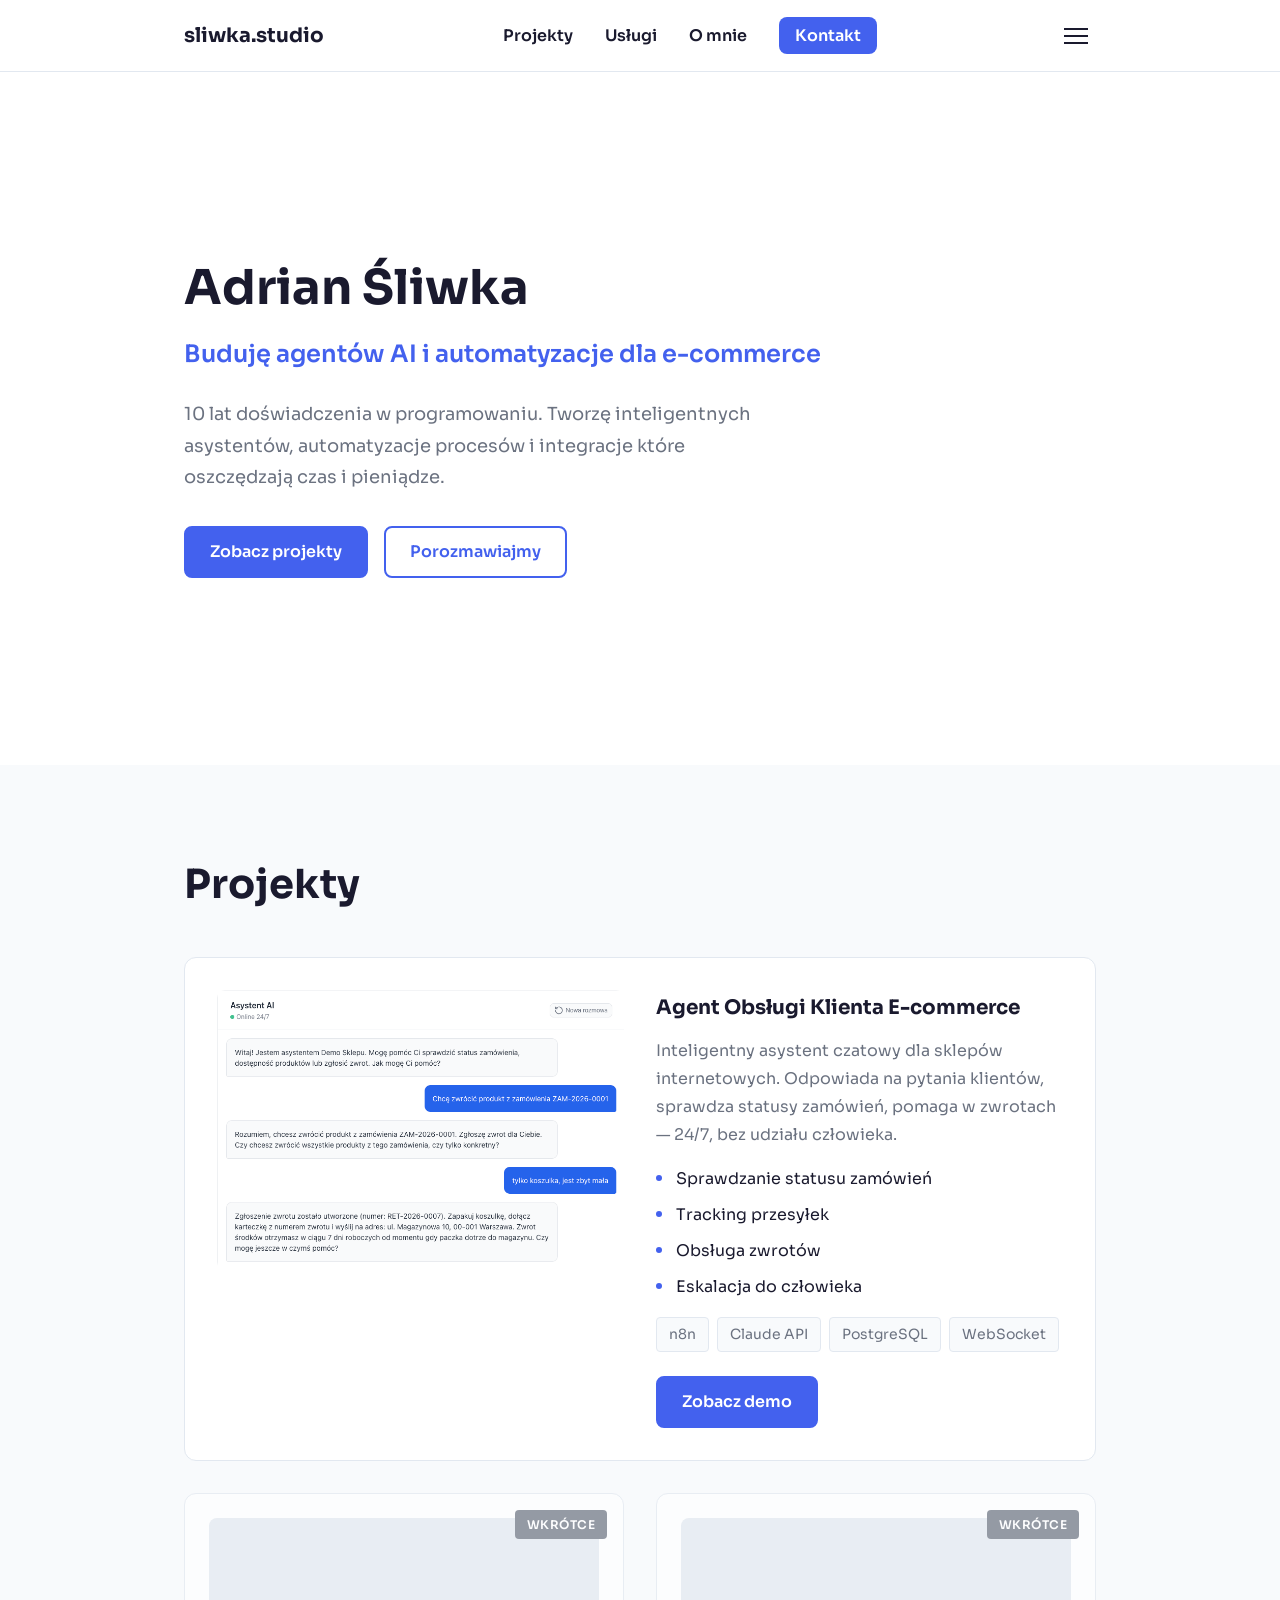
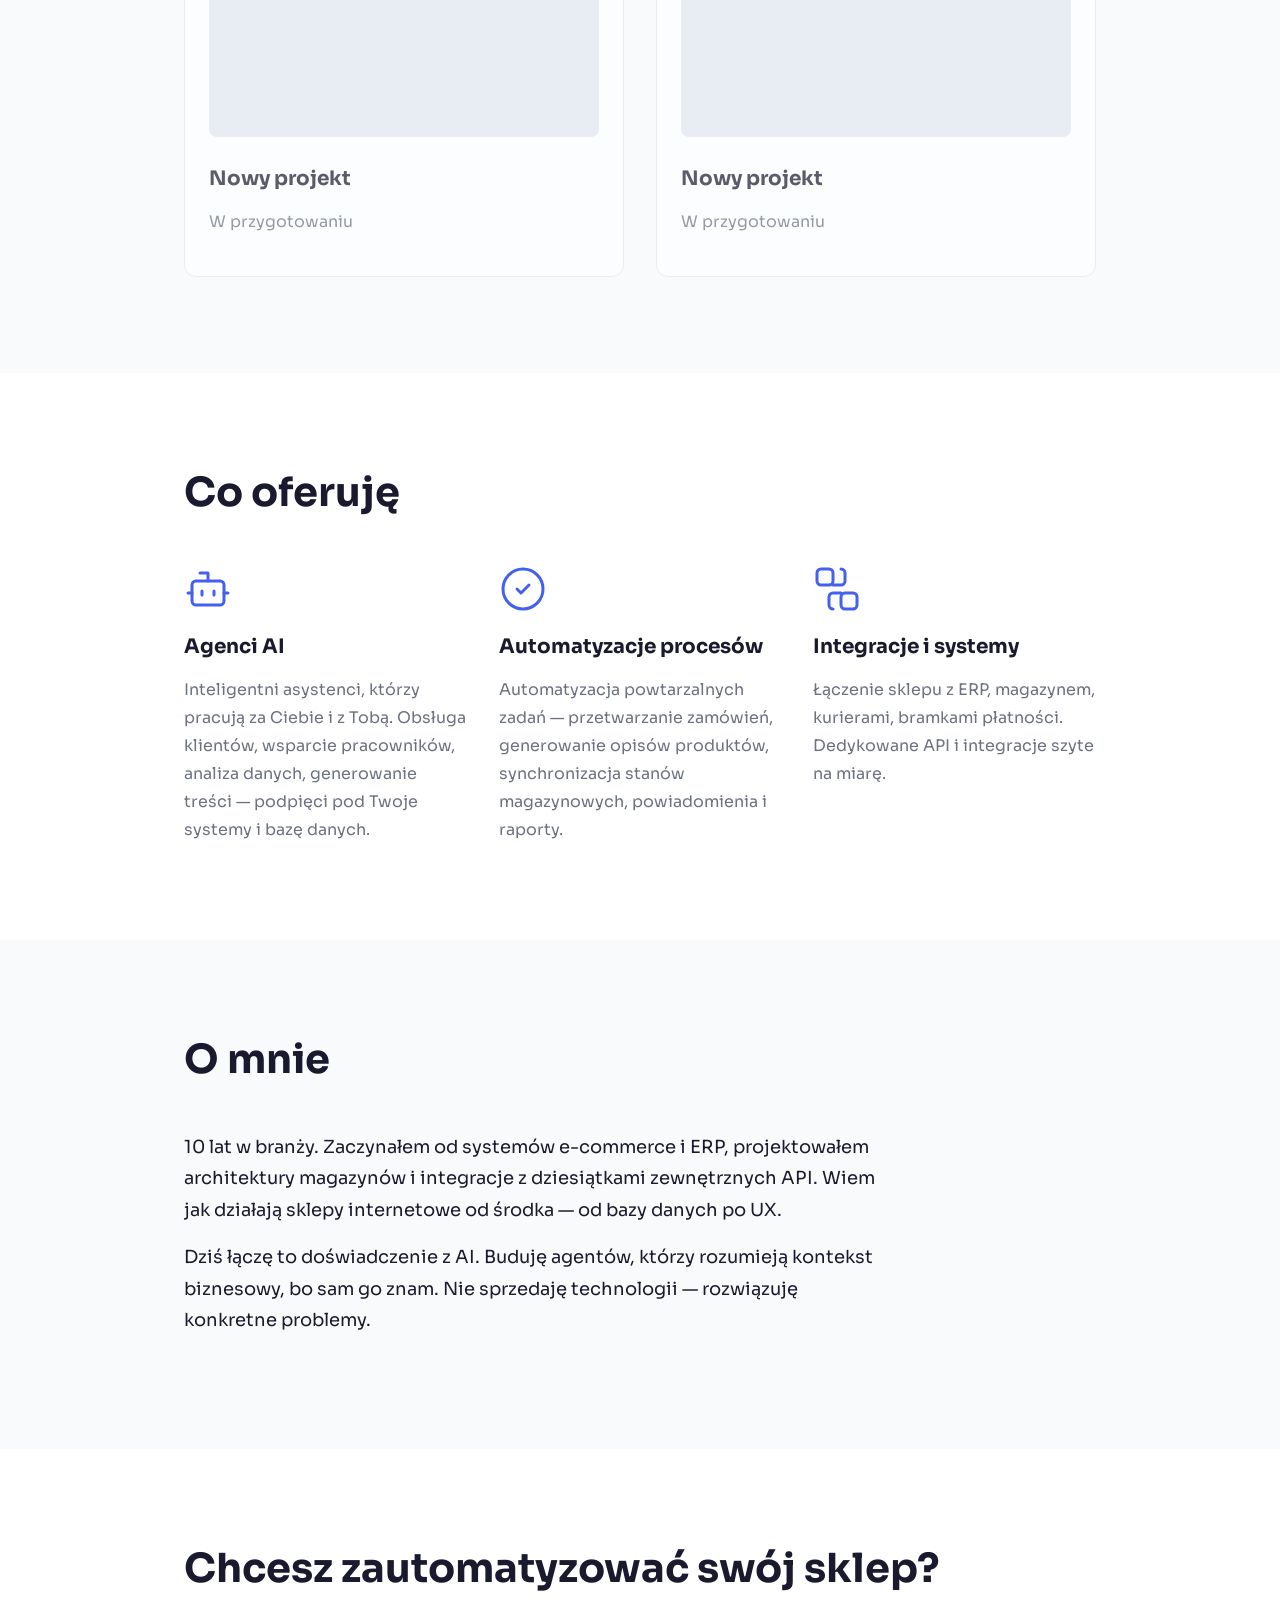
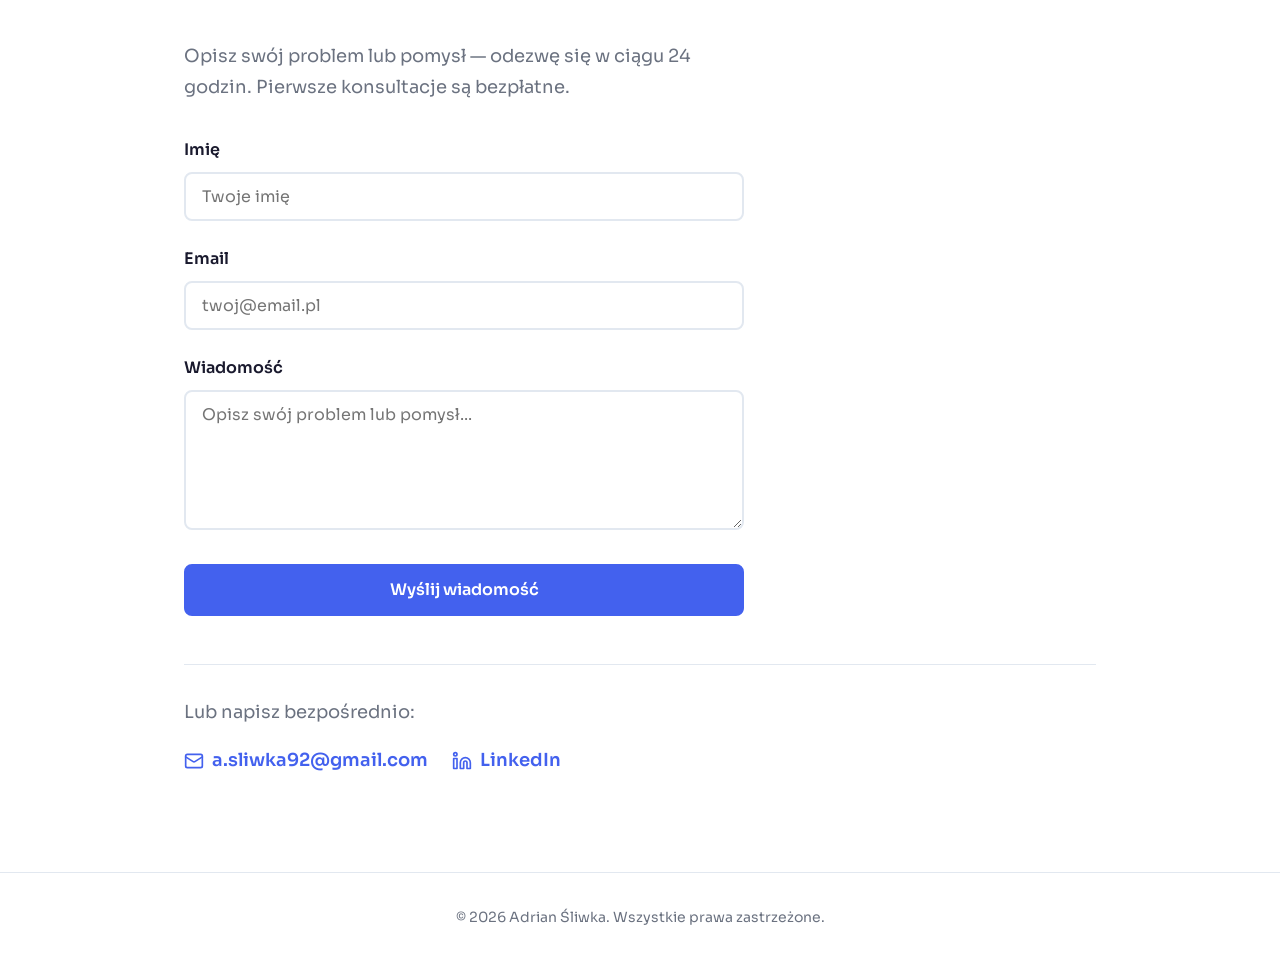
==== landing-page/index.html @ b6a97618 "init" ====
<!DOCTYPE html>
<html lang="pl">
<head>
    <meta charset="UTF-8">
    <meta name="viewport" content="width=device-width, initial-scale=1.0">

    <!-- SEO Meta Tags -->
    <title>Adrian Śliwka — Agenci AI i automatyzacje dla e-commerce</title>
    <meta name="description" content="Buduję agentów AI i automatyzacje dla sklepów internetowych. 10 lat doświadczenia w programowaniu. Inteligentni asystenci obsługi klienta, automatyzacje procesów, integracje.">
    <meta name="author" content="Adrian Śliwka">
    <meta name="robots" content="index, follow">
    <link rel="canonical" href="https://sliwka.studio">

    <!-- Open Graph -->
    <meta property="og:title" content="Adrian Śliwka — Agenci AI i automatyzacje dla e-commerce">
    <meta property="og:description" content="Buduję inteligentnych asystentów AI i automatyzacje które oszczędzają czas i pieniądze.">
    <meta property="og:url" content="https://sliwka.studio">
    <meta property="og:type" content="website">
    <meta property="og:locale" content="pl_PL">
    <meta property="og:site_name" content="sliwka.studio">

    <!-- Twitter Card -->
    <meta name="twitter:card" content="summary_large_image">
    <meta name="twitter:title" content="Adrian Śliwka — Agenci AI i automatyzacje dla e-commerce">
    <meta name="twitter:description" content="Buduję inteligentnych asystentów AI i automatyzacje które oszczędzają czas i pieniądze.">

    <!-- Favicon (inline SVG) -->
    <link rel="icon" type="image/svg+xml" href="data:image/svg+xml,<svg xmlns='http://www.w3.org/2000/svg' viewBox='0 0 100 100'><rect fill='%234361ee' width='100' height='100' rx='20'/><text x='50' y='68' font-family='system-ui' font-size='60' font-weight='bold' fill='white' text-anchor='middle'>S</text></svg>">

    <!-- Font Loading -->
    <link rel="preconnect" href="https://fonts.googleapis.com">
    <link rel="preconnect" href="https://fonts.gstatic.com" crossorigin>
    <link href="https://fonts.googleapis.com/css2?family=Sora:wght@400;600;700&display=swap" rel="stylesheet">

    <style>
        /* ==================== CSS Variables ==================== */
        :root {
            /* Colors */
            --color-primary: #1a1a2e;
            --color-primary-light: #2d2d44;
            --color-accent: #4361ee;
            --color-accent-hover: #3651d4;
            --color-text: #1a1a2e;
            --color-text-light: #6b7280;
            --color-background: #ffffff;
            --color-surface: #f8fafc;
            --color-border: #e2e8f0;
            --color-success: #10b981;
            --color-error: #ef4444;

            /* Typography */
            --font-family: 'Sora', -apple-system, BlinkMacSystemFont, 'Segoe UI', sans-serif;
            --font-size-xs: 0.75rem;
            --font-size-sm: 0.875rem;
            --font-size-base: 1rem;
            --font-size-lg: 1.125rem;
            --font-size-xl: 1.25rem;
            --font-size-2xl: 1.5rem;
            --font-size-3xl: 2rem;
            --font-size-4xl: 2.5rem;
            --font-size-5xl: 3rem;

            --font-weight-normal: 400;
            --font-weight-semibold: 600;
            --font-weight-bold: 700;

            --line-height-tight: 1.2;
            --line-height-normal: 1.5;
            --line-height-relaxed: 1.75;

            /* Spacing */
            --space-1: 0.25rem;
            --space-2: 0.5rem;
            --space-3: 0.75rem;
            --space-4: 1rem;
            --space-5: 1.25rem;
            --space-6: 1.5rem;
            --space-8: 2rem;
            --space-10: 2.5rem;
            --space-12: 3rem;
            --space-16: 4rem;
            --space-20: 5rem;
            --space-24: 6rem;

            /* Layout */
            --max-width: 960px;
            --header-height: 72px;

            /* Borders */
            --border-radius-sm: 4px;
            --border-radius-md: 8px;
            --border-radius-lg: 12px;

            /* Shadows */
            --shadow-sm: 0 1px 2px rgba(0, 0, 0, 0.05);
            --shadow-md: 0 4px 6px rgba(0, 0, 0, 0.07);
        }

        /* ==================== CSS Reset ==================== */
        *, *::before, *::after {
            box-sizing: border-box;
            margin: 0;
            padding: 0;
        }

        html {
            font-size: 16px;
            scroll-behavior: smooth;
            scroll-padding-top: var(--header-height);
        }

        body {
            font-family: var(--font-family);
            font-size: var(--font-size-lg);
            line-height: var(--line-height-relaxed);
            color: var(--color-text);
            background-color: var(--color-background);
            -webkit-font-smoothing: antialiased;
            -moz-osx-font-smoothing: grayscale;
        }

        img {
            max-width: 100%;
            height: auto;
            display: block;
        }

        a {
            color: var(--color-accent);
            text-decoration: none;
        }

        a:hover {
            text-decoration: underline;
        }

        ul {
            list-style: none;
        }

        /* ==================== Layout ==================== */
        .container {
            width: 100%;
            max-width: var(--max-width);
            margin: 0 auto;
            padding: 0 var(--space-6);
        }

        section {
            padding: var(--space-16) 0;
        }

        @media (min-width: 768px) {
            section {
                padding: var(--space-24) 0;
            }
        }

        .section__title {
            font-size: var(--font-size-3xl);
            font-weight: var(--font-weight-bold);
            margin-bottom: var(--space-8);
            line-height: var(--line-height-tight);
        }

        @media (min-width: 768px) {
            .section__title {
                font-size: var(--font-size-4xl);
                margin-bottom: var(--space-12);
            }
        }

        /* ==================== Header & Navigation ==================== */
        .header {
            position: fixed;
            top: 0;
            left: 0;
            right: 0;
            height: var(--header-height);
            background: var(--color-background);
            border-bottom: 1px solid var(--color-border);
            z-index: 1000;
        }

        .nav {
            display: flex;
            align-items: center;
            justify-content: space-between;
            height: 100%;
            max-width: var(--max-width);
            margin: 0 auto;
            padding: 0 var(--space-6);
        }

        .nav__logo {
            font-size: var(--font-size-xl);
            font-weight: var(--font-weight-bold);
            color: var(--color-primary);
            text-decoration: none;
        }

        .nav__logo:hover {
            text-decoration: none;
            color: var(--color-accent);
        }

        .nav__menu {
            display: none;
            gap: var(--space-8);
        }

        @media (min-width: 768px) {
            .nav__menu {
                display: flex;
            }

            .nav__toggle {
                display: none;
            }
        }

        .nav__link {
            color: var(--color-text);
            font-weight: var(--font-weight-semibold);
            font-size: var(--font-size-base);
            text-decoration: none;
            padding: var(--space-2) 0;
        }

        .nav__link:hover {
            color: var(--color-accent);
            text-decoration: none;
        }

        .nav__link--cta {
            background: var(--color-accent);
            color: white;
            padding: var(--space-2) var(--space-4);
            border-radius: var(--border-radius-md);
        }

        .nav__link--cta:hover {
            background: var(--color-accent-hover);
            color: white;
        }

        /* Mobile menu toggle */
        .nav__toggle {
            display: flex;
            flex-direction: column;
            gap: 5px;
            background: none;
            border: none;
            cursor: pointer;
            padding: var(--space-2);
        }

        .nav__toggle-bar {
            width: 24px;
            height: 2px;
            background: var(--color-primary);
            transition: transform 0.2s, opacity 0.2s;
        }

        /* Mobile menu open state */
        .nav__menu.is-open {
            display: flex;
            flex-direction: column;
            position: absolute;
            top: var(--header-height);
            left: 0;
            right: 0;
            background: var(--color-background);
            border-bottom: 1px solid var(--color-border);
            padding: var(--space-6);
            gap: var(--space-4);
            box-shadow: var(--shadow-md);
        }

        .nav__menu.is-open .nav__link--cta {
            text-align: center;
        }

        /* ==================== Buttons ==================== */
        .btn {
            display: inline-flex;
            align-items: center;
            justify-content: center;
            gap: var(--space-2);
            padding: var(--space-3) var(--space-6);
            font-family: inherit;
            font-size: var(--font-size-base);
            font-weight: var(--font-weight-semibold);
            line-height: 1.5;
            border: 2px solid transparent;
            border-radius: var(--border-radius-md);
            cursor: pointer;
            text-decoration: none;
            transition: background-color 0.15s, border-color 0.15s;
        }

        .btn:hover {
            text-decoration: none;
        }

        .btn--primary {
            background: var(--color-accent);
            color: white;
            border-color: var(--color-accent);
        }

        .btn--primary:hover {
            background: var(--color-accent-hover);
            border-color: var(--color-accent-hover);
        }

        .btn--secondary {
            background: transparent;
            color: var(--color-accent);
            border-color: var(--color-accent);
        }

        .btn--secondary:hover {
            background: var(--color-accent);
            color: white;
        }

        .btn--full {
            width: 100%;
        }

        .btn:disabled {
            opacity: 0.6;
            cursor: not-allowed;
        }

        /* ==================== Hero Section ==================== */
        .hero {
            padding-top: calc(var(--header-height) + var(--space-16));
            padding-bottom: var(--space-16);
            min-height: 85vh;
            display: flex;
            align-items: center;
        }

        @media (min-width: 768px) {
            .hero {
                padding-top: calc(var(--header-height) + var(--space-24));
                padding-bottom: var(--space-24);
            }
        }

        .hero__name {
            font-size: var(--font-size-4xl);
            font-weight: var(--font-weight-bold);
            line-height: var(--line-height-tight);
            margin-bottom: var(--space-4);
        }

        @media (min-width: 768px) {
            .hero__name {
                font-size: var(--font-size-5xl);
            }
        }

        .hero__tagline {
            font-size: var(--font-size-xl);
            color: var(--color-accent);
            font-weight: var(--font-weight-semibold);
            margin-bottom: var(--space-6);
        }

        @media (min-width: 768px) {
            .hero__tagline {
                font-size: var(--font-size-2xl);
            }
        }

        .hero__description {
            font-size: var(--font-size-lg);
            color: var(--color-text-light);
            max-width: 600px;
            margin-bottom: var(--space-8);
        }

        .hero__cta {
            display: flex;
            flex-wrap: wrap;
            gap: var(--space-4);
        }

        /* ==================== Projects Section ==================== */
        .projects {
            background: var(--color-surface);
        }

        .projects__grid {
            display: grid;
            gap: var(--space-8);
        }

        @media (min-width: 768px) {
            .projects__grid {
                grid-template-columns: repeat(2, 1fr);
            }
        }

        .project-card {
            background: var(--color-background);
            border-radius: var(--border-radius-lg);
            padding: var(--space-6);
            position: relative;
            border: 1px solid var(--color-border);
        }

        .project-card--featured {
            grid-column: 1 / -1;
        }

        @media (min-width: 768px) {
            .project-card--featured {
                display: grid;
                grid-template-columns: 1fr 1fr;
                gap: var(--space-8);
                padding: var(--space-8);
            }
        }

        .project-card__zoom {
            position: relative;
            display: block;
            margin-bottom: var(--space-6);
            border-radius: var(--border-radius-md);
            overflow: hidden;
            border: none;
            background: none;
            padding: 0;
            cursor: pointer;
            width: 100%;
        }

        .project-card__zoom:hover .project-card__zoom-icon {
            opacity: 1;
        }

        .project-card__zoom:hover .project-card__img {
            transform: scale(1.02);
        }

        .project-card__img {
            border-radius: var(--border-radius-md);
            width: 100%;
            height: auto;
            transition: transform 0.2s ease;
        }

        .project-card__zoom-icon {
            position: absolute;
            top: var(--space-3);
            right: var(--space-3);
            background: rgba(255, 255, 255, 0.95);
            color: var(--color-primary);
            padding: var(--space-2);
            border-radius: var(--border-radius-md);
            opacity: 0;
            transition: opacity 0.2s ease;
            box-shadow: var(--shadow-md);
            display: flex;
            align-items: center;
            justify-content: center;
        }

        .project-card__placeholder {
            background: linear-gradient(135deg, var(--color-surface) 0%, var(--color-border) 100%);
            border-radius: var(--border-radius-md);
            aspect-ratio: 16 / 10;
            display: flex;
            align-items: center;
            justify-content: center;
            color: var(--color-text-light);
            font-size: var(--font-size-sm);
            margin-bottom: var(--space-6);
        }

        @media (min-width: 768px) {
            .project-card--featured .project-card__placeholder,
            .project-card--featured .project-card__zoom {
                margin-bottom: 0;
            }
        }

        .project-card__placeholder--small {
            aspect-ratio: 16 / 9;
            min-height: 120px;
        }

        .project-card__title {
            font-size: var(--font-size-xl);
            font-weight: var(--font-weight-bold);
            margin-bottom: var(--space-3);
        }

        .project-card__description {
            color: var(--color-text-light);
            margin-bottom: var(--space-4);
            font-size: var(--font-size-base);
        }

        .project-card__features {
            margin-bottom: var(--space-4);
        }

        .project-card__features li {
            padding-left: var(--space-5);
            position: relative;
            margin-bottom: var(--space-2);
            font-size: var(--font-size-base);
            color: var(--color-text);
        }

        .project-card__features li::before {
            content: "";
            position: absolute;
            left: 0;
            top: 0.6em;
            width: 6px;
            height: 6px;
            background: var(--color-accent);
            border-radius: 50%;
        }

        .project-card__tech {
            display: flex;
            flex-wrap: wrap;
            gap: var(--space-2);
            margin-bottom: var(--space-6);
        }

        .tech-tag {
            background: var(--color-surface);
            border: 1px solid var(--color-border);
            padding: var(--space-1) var(--space-3);
            border-radius: var(--border-radius-sm);
            font-size: var(--font-size-sm);
            color: var(--color-text-light);
        }

        /* Coming soon state */
        .project-card--coming-soon {
            opacity: 0.7;
        }

        .project-card--coming-soon .project-card__placeholder {
            background: var(--color-border);
        }

        .project-card__badge {
            position: absolute;
            top: var(--space-4);
            right: var(--space-4);
            background: var(--color-text-light);
            color: white;
            padding: var(--space-1) var(--space-3);
            border-radius: var(--border-radius-sm);
            font-size: var(--font-size-xs);
            font-weight: var(--font-weight-semibold);
            text-transform: uppercase;
            letter-spacing: 0.5px;
        }

        /* ==================== Services Section ==================== */
        .services__grid {
            display: grid;
            gap: var(--space-8);
        }

        @media (min-width: 768px) {
            .services__grid {
                grid-template-columns: repeat(3, 1fr);
            }
        }

        .service-block {
            text-align: center;
        }

        @media (min-width: 768px) {
            .service-block {
                text-align: left;
            }
        }

        .service-block__icon {
            color: var(--color-accent);
            margin-bottom: var(--space-4);
            display: flex;
            justify-content: center;
        }

        @media (min-width: 768px) {
            .service-block__icon {
                justify-content: flex-start;
            }
        }

        .service-block__title {
            font-size: var(--font-size-xl);
            font-weight: var(--font-weight-bold);
            margin-bottom: var(--space-3);
        }

        .service-block__description {
            color: var(--color-text-light);
            font-size: var(--font-size-base);
        }

        /* ==================== About Section ==================== */
        .about {
            background: var(--color-surface);
        }

        .about__content {
            max-width: 700px;
        }

        .about__content p {
            margin-bottom: var(--space-4);
        }

        /* ==================== Contact Section ==================== */
        .contact__intro {
            max-width: 560px;
            margin-bottom: var(--space-8);
            color: var(--color-text-light);
        }

        .contact__form {
            max-width: 560px;
        }

        .form-group {
            margin-bottom: var(--space-6);
        }

        .form-label {
            display: block;
            font-weight: var(--font-weight-semibold);
            margin-bottom: var(--space-2);
            font-size: var(--font-size-base);
        }

        .form-input {
            width: 100%;
            padding: var(--space-3) var(--space-4);
            font-family: inherit;
            font-size: var(--font-size-base);
            border: 2px solid var(--color-border);
            border-radius: var(--border-radius-md);
            background: var(--color-background);
            transition: border-color 0.15s;
        }

        .form-input:focus {
            outline: none;
            border-color: var(--color-accent);
        }

        .form-input--textarea {
            resize: vertical;
            min-height: 140px;
        }

        .form-input.is-invalid {
            border-color: var(--color-error);
        }

        .form-message {
            margin-top: var(--space-4);
            padding: var(--space-4);
            border-radius: var(--border-radius-md);
            font-size: var(--font-size-base);
        }

        .form-message--success {
            background: #ecfdf5;
            color: var(--color-success);
        }

        .form-message--error {
            background: #fef2f2;
            color: var(--color-error);
        }

        .contact__alt {
            margin-top: var(--space-12);
            padding-top: var(--space-8);
            border-top: 1px solid var(--color-border);
        }

        .contact__alt p {
            color: var(--color-text-light);
            margin-bottom: var(--space-4);
        }

        .contact__links {
            display: flex;
            flex-wrap: wrap;
            gap: var(--space-6);
        }

        .contact__link {
            font-weight: var(--font-weight-semibold);
            display: inline-flex;
            align-items: center;
            gap: var(--space-2);
        }

        .contact__link svg {
            width: 20px;
            height: 20px;
        }

        /* ==================== Footer ==================== */
        .footer {
            padding: var(--space-8) 0;
            text-align: center;
            color: var(--color-text-light);
            font-size: var(--font-size-sm);
            border-top: 1px solid var(--color-border);
        }

        /* ==================== Image Modal ==================== */
        .modal {
            position: fixed;
            inset: 0;
            z-index: 2000;
            display: flex;
            align-items: center;
            justify-content: center;
            padding: var(--space-4);
            opacity: 0;
            visibility: hidden;
            transition: opacity 0.2s ease, visibility 0.2s ease;
        }

        .modal.is-open {
            opacity: 1;
            visibility: visible;
        }

        .modal__backdrop {
            position: absolute;
            inset: 0;
            background: rgba(0, 0, 0, 0.9);
            cursor: pointer;
        }

        .modal__content {
            position: relative;
            max-width: 95vw;
            max-height: 95vh;
            transform: scale(0.95);
            transition: transform 0.2s ease;
        }

        .modal.is-open .modal__content {
            transform: scale(1);
        }

        .modal__img {
            max-width: 100%;
            max-height: 90vh;
            border-radius: var(--border-radius-md);
            box-shadow: 0 25px 50px -12px rgba(0, 0, 0, 0.5);
        }

        .modal__close {
            position: absolute;
            top: calc(-1 * var(--space-12));
            right: 0;
            background: rgba(255, 255, 255, 0.1);
            border: none;
            color: white;
            width: 40px;
            height: 40px;
            border-radius: 50%;
            cursor: pointer;
            display: flex;
            align-items: center;
            justify-content: center;
            transition: background-color 0.15s ease;
        }

        .modal__close:hover {
            background: rgba(255, 255, 255, 0.2);
        }
    </style>
</head>
<body>
    <!-- Header -->
    <header class="header" id="header">
        <nav class="nav">
            <a href="#" class="nav__logo">sliwka.studio</a>
            <ul class="nav__menu" id="navMenu">
                <li><a href="#projects" class="nav__link">Projekty</a></li>
                <li><a href="#services" class="nav__link">Usługi</a></li>
                <li><a href="#about" class="nav__link">O mnie</a></li>
                <li><a href="#contact" class="nav__link nav__link--cta">Kontakt</a></li>
            </ul>
            <button class="nav__toggle" id="navToggle" aria-label="Menu" aria-expanded="false">
                <span class="nav__toggle-bar"></span>
                <span class="nav__toggle-bar"></span>
                <span class="nav__toggle-bar"></span>
            </button>
        </nav>
    </header>

    <main>
        <!-- Hero Section -->
        <section class="hero" id="hero">
            <div class="container">
                <h1 class="hero__name">Adrian Śliwka</h1>
                <p class="hero__tagline">Buduję agentów AI i automatyzacje dla e-commerce</p>
                <p class="hero__description">
                    10 lat doświadczenia w programowaniu. Tworzę inteligentnych asystentów,
                    automatyzacje procesów i integracje które oszczędzają czas i pieniądze.
                </p>
                <div class="hero__cta">
                    <a href="#projects" class="btn btn--primary">Zobacz projekty</a>
                    <a href="#contact" class="btn btn--secondary">Porozmawiajmy</a>
                </div>
            </div>
        </section>

        <!-- Projects Section -->
        <section class="projects" id="projects">
            <div class="container">
                <h2 class="section__title">Projekty</h2>

                <div class="projects__grid">
                    <!-- Main Project -->
                    <article class="project-card project-card--featured">
                        <div class="project-card__image">
                            <button type="button" class="project-card__zoom" data-modal-img="assets/ecomm-service-agent.png" title="Powiększ obrazek">
                                <img src="assets/ecomm-service-agent.png" alt="Agent Obsługi Klienta E-commerce - widok czatu" class="project-card__img">
                                <span class="project-card__zoom-icon">
                                    <svg width="24" height="24" viewBox="0 0 24 24" fill="none" stroke="currentColor" stroke-width="2" stroke-linecap="round" stroke-linejoin="round">
                                        <circle cx="11" cy="11" r="8"/>
                                        <path d="m21 21-4.3-4.3"/>
                                        <path d="M11 8v6"/>
                                        <path d="M8 11h6"/>
                                    </svg>
                                </span>
                            </button>
                        </div>
                        <div class="project-card__content">
                            <h3 class="project-card__title">Agent Obsługi Klienta E-commerce</h3>
                            <p class="project-card__description">
                                Inteligentny asystent czatowy dla sklepów internetowych.
                                Odpowiada na pytania klientów, sprawdza statusy zamówień,
                                pomaga w zwrotach — 24/7, bez udziału człowieka.
                            </p>
                            <ul class="project-card__features">
                                <li>Sprawdzanie statusu zamówień</li>
                                <li>Tracking przesyłek</li>
                                <li>Obsługa zwrotów</li>
                                <li>Eskalacja do człowieka</li>
                            </ul>
                            <div class="project-card__tech">
                                <span class="tech-tag">n8n</span>
                                <span class="tech-tag">Claude API</span>
                                <span class="tech-tag">PostgreSQL</span>
                                <span class="tech-tag">WebSocket</span>
                            </div>
                            <a href="/chat/" class="btn btn--primary">Zobacz demo</a>
                        </div>
                    </article>

                    <!-- Coming Soon Projects -->
                    <article class="project-card project-card--coming-soon">
                        <span class="project-card__badge">Wkrótce</span>
                        <div class="project-card__placeholder project-card__placeholder--small"></div>
                        <h3 class="project-card__title">Nowy projekt</h3>
                        <p class="project-card__description">W przygotowaniu</p>
                    </article>

                    <article class="project-card project-card--coming-soon">
                        <span class="project-card__badge">Wkrótce</span>
                        <div class="project-card__placeholder project-card__placeholder--small"></div>
                        <h3 class="project-card__title">Nowy projekt</h3>
                        <p class="project-card__description">W przygotowaniu</p>
                    </article>
                </div>
            </div>
        </section>

        <!-- Services Section -->
        <section class="services" id="services">
            <div class="container">
                <h2 class="section__title">Co oferuję</h2>

                <div class="services__grid">
                    <div class="service-block">
                        <div class="service-block__icon">
                            <svg width="48" height="48" viewBox="0 0 24 24" fill="none" stroke="currentColor" stroke-width="1.5" stroke-linecap="round" stroke-linejoin="round">
                                <path d="M12 8V4H8"/>
                                <rect width="16" height="12" x="4" y="8" rx="2"/>
                                <path d="M2 14h2"/>
                                <path d="M20 14h2"/>
                                <path d="M15 13v2"/>
                                <path d="M9 13v2"/>
                            </svg>
                        </div>
                        <h3 class="service-block__title">Agenci AI</h3>
                        <p class="service-block__description">
                            Inteligentni asystenci, którzy pracują za Ciebie i z Tobą.
                            Obsługa klientów, wsparcie pracowników, analiza danych,
                            generowanie treści — podpięci pod Twoje systemy i bazę danych.
                        </p>
                    </div>

                    <div class="service-block">
                        <div class="service-block__icon">
                            <svg width="48" height="48" viewBox="0 0 24 24" fill="none" stroke="currentColor" stroke-width="1.5" stroke-linecap="round" stroke-linejoin="round">
                                <path d="M12 22c5.523 0 10-4.477 10-10S17.523 2 12 2 2 6.477 2 12s4.477 10 10 10z"/>
                                <path d="m9 12 2 2 4-4"/>
                            </svg>
                        </div>
                        <h3 class="service-block__title">Automatyzacje procesów</h3>
                        <p class="service-block__description">
                            Automatyzacja powtarzalnych zadań — przetwarzanie zamówień,
                            generowanie opisów produktów, synchronizacja stanów magazynowych,
                            powiadomienia i raporty.
                        </p>
                    </div>

                    <div class="service-block">
                        <div class="service-block__icon">
                            <svg width="48" height="48" viewBox="0 0 24 24" fill="none" stroke="currentColor" stroke-width="1.5" stroke-linecap="round" stroke-linejoin="round">
                                <rect width="8" height="8" x="2" y="2" rx="2"/>
                                <path d="M14 2c1.1 0 2 .9 2 2v4c0 1.1-.9 2-2 2h-4"/>
                                <rect width="8" height="8" x="14" y="14" rx="2"/>
                                <path d="M10 22c-1.1 0-2-.9-2-2v-4c0-1.1.9-2 2-2h4"/>
                            </svg>
                        </div>
                        <h3 class="service-block__title">Integracje i systemy</h3>
                        <p class="service-block__description">
                            Łączenie sklepu z ERP, magazynem, kurierami, bramkami płatności.
                            Dedykowane API i integracje szyte na miarę.
                        </p>
                    </div>
                </div>
            </div>
        </section>

        <!-- About Section -->
        <section class="about" id="about">
            <div class="container">
                <h2 class="section__title">O mnie</h2>
                <div class="about__content">
                    <p>
                        10 lat w branży. Zaczynałem od systemów e-commerce i ERP, projektowałem
                        architektury magazynów i integracje z dziesiątkami zewnętrznych API.
                        Wiem jak działają sklepy internetowe od środka — od bazy danych po UX.
                    </p>
                    <p>
                        Dziś łączę to doświadczenie z AI. Buduję agentów, którzy rozumieją
                        kontekst biznesowy, bo sam go znam. Nie sprzedaję technologii —
                        rozwiązuję konkretne problemy.
                    </p>
                </div>
            </div>
        </section>

        <!-- Contact Section -->
        <section class="contact" id="contact">
            <div class="container">
                <h2 class="section__title">Chcesz zautomatyzować swój sklep?</h2>
                <p class="contact__intro">
                    Opisz swój problem lub pomysł — odezwę się w ciągu 24 godzin.
                    Pierwsze konsultacje są bezpłatne.
                </p>

                <form class="contact__form" id="contactForm" novalidate>
                    <div class="form-group">
                        <label for="name" class="form-label">Imię</label>
                        <input type="text"
                               id="name"
                               name="name"
                               class="form-input"
                               required
                               autocomplete="name"
                               placeholder="Twoje imię">
                    </div>

                    <div class="form-group">
                        <label for="email" class="form-label">Email</label>
                        <input type="email"
                               id="email"
                               name="email"
                               class="form-input"
                               required
                               autocomplete="email"
                               placeholder="twoj@email.pl">
                    </div>

                    <div class="form-group">
                        <label for="message" class="form-label">Wiadomość</label>
                        <textarea id="message"
                                  name="message"
                                  class="form-input form-input--textarea"
                                  rows="5"
                                  required
                                  placeholder="Opisz swój problem lub pomysł..."></textarea>
                    </div>

                    <button type="submit" class="btn btn--primary btn--full" id="submitBtn">
                        <span class="btn__text">Wyślij wiadomość</span>
                        <span class="btn__loading" style="display: none;">Wysyłanie...</span>
                    </button>

                    <div class="form-message" id="formMessage" style="display: none;"></div>
                </form>

                <div class="contact__alt">
                    <p>Lub napisz bezpośrednio:</p>
                    <div class="contact__links">
                        <a href="mailto:a.sliwka92@gmail.com" class="contact__link">
                            <svg viewBox="0 0 24 24" fill="none" stroke="currentColor" stroke-width="2" stroke-linecap="round" stroke-linejoin="round">
                                <rect width="20" height="16" x="2" y="4" rx="2"/>
                                <path d="m22 7-8.97 5.7a1.94 1.94 0 0 1-2.06 0L2 7"/>
                            </svg>
                            a.sliwka92@gmail.com
                        </a>
                        <a href="https://www.linkedin.com/in/adrian-sliwka-700279147/" target="_blank" rel="noopener noreferrer" class="contact__link">
                            <svg viewBox="0 0 24 24" fill="none" stroke="currentColor" stroke-width="2" stroke-linecap="round" stroke-linejoin="round">
                                <path d="M16 8a6 6 0 0 1 6 6v7h-4v-7a2 2 0 0 0-2-2 2 2 0 0 0-2 2v7h-4v-7a6 6 0 0 1 6-6z"/>
                                <rect width="4" height="12" x="2" y="9"/>
                                <circle cx="4" cy="4" r="2"/>
                            </svg>
                            LinkedIn
                        </a>
                    </div>
                </div>
            </div>
        </section>
    </main>

    <!-- Image Modal -->
    <div class="modal" id="imageModal">
        <div class="modal__backdrop" id="modalBackdrop"></div>
        <div class="modal__content">
            <button type="button" class="modal__close" id="modalClose" aria-label="Zamknij">
                <svg width="24" height="24" viewBox="0 0 24 24" fill="none" stroke="currentColor" stroke-width="2" stroke-linecap="round" stroke-linejoin="round">
                    <path d="M18 6 6 18"/>
                    <path d="m6 6 12 12"/>
                </svg>
            </button>
            <img src="" alt="" class="modal__img" id="modalImg">
        </div>
    </div>

    <!-- Footer -->
    <footer class="footer">
        <div class="container">
            <p>&copy; 2026 Adrian Śliwka. Wszystkie prawa zastrzeżone.</p>
        </div>
    </footer>

    <script>
        (function() {
            'use strict';

            // Configuration
            const CONFIG = {
                webhookUrl: 'https://sliwka.studio/webhook/sliwka-contact',
                scrollOffset: 72
            };

            // DOM Elements
            const elements = {
                header: document.getElementById('header'),
                navToggle: document.getElementById('navToggle'),
                navMenu: document.getElementById('navMenu'),
                contactForm: document.getElementById('contactForm'),
                formMessage: document.getElementById('formMessage'),
                submitBtn: document.getElementById('submitBtn')
            };

            // Mobile Navigation Toggle
            function initMobileNav() {
                if (!elements.navToggle || !elements.navMenu) return;

                elements.navToggle.addEventListener('click', function() {
                    const isOpen = elements.navMenu.classList.toggle('is-open');
                    this.setAttribute('aria-expanded', isOpen);
                });

                // Close menu when clicking a link
                const navLinks = elements.navMenu.querySelectorAll('.nav__link');
                navLinks.forEach(link => {
                    link.addEventListener('click', function() {
                        elements.navMenu.classList.remove('is-open');
                        elements.navToggle.setAttribute('aria-expanded', 'false');
                    });
                });

                // Close menu when clicking outside
                document.addEventListener('click', function(e) {
                    if (!elements.navMenu.contains(e.target) &&
                        !elements.navToggle.contains(e.target) &&
                        elements.navMenu.classList.contains('is-open')) {
                        elements.navMenu.classList.remove('is-open');
                        elements.navToggle.setAttribute('aria-expanded', 'false');
                    }
                });
            }

            // Smooth Scroll for Anchor Links
            function initSmoothScroll() {
                document.querySelectorAll('a[href^="#"]').forEach(anchor => {
                    anchor.addEventListener('click', function(e) {
                        const targetId = this.getAttribute('href');
                        if (targetId === '#') return;

                        const targetElement = document.querySelector(targetId);
                        if (!targetElement) return;

                        e.preventDefault();

                        const targetPosition = targetElement.getBoundingClientRect().top +
                                               window.pageYOffset -
                                               CONFIG.scrollOffset;

                        window.scrollTo({
                            top: targetPosition,
                            behavior: 'smooth'
                        });
                    });
                });
            }

            // Form Validation
            function validateEmail(email) {
                const re = /^[^\s@]+@[^\s@]+\.[^\s@]+$/;
                return re.test(email);
            }

            function validateForm(formData) {
                const errors = [];

                if (!formData.name || formData.name.trim().length < 2) {
                    errors.push({ field: 'name', message: 'Imię jest wymagane' });
                }

                if (!formData.email || !validateEmail(formData.email)) {
                    errors.push({ field: 'email', message: 'Podaj prawidłowy adres email' });
                }

                if (!formData.message || formData.message.trim().length < 10) {
                    errors.push({ field: 'message', message: 'Wiadomość musi mieć co najmniej 10 znaków' });
                }

                return errors;
            }

            function showFormMessage(type, message) {
                if (!elements.formMessage) return;

                elements.formMessage.textContent = message;
                elements.formMessage.className = 'form-message form-message--' + type;
                elements.formMessage.style.display = 'block';
            }

            function hideFormMessage() {
                if (!elements.formMessage) return;
                elements.formMessage.style.display = 'none';
            }

            function setFieldError(fieldName, hasError) {
                const field = document.getElementById(fieldName);
                if (field) {
                    field.classList.toggle('is-invalid', hasError);
                }
            }

            function clearFieldErrors() {
                ['name', 'email', 'message'].forEach(fieldName => {
                    setFieldError(fieldName, false);
                });
            }

            // Form Submission
            async function handleFormSubmit(e) {
                e.preventDefault();

                const form = e.target;
                const btnText = elements.submitBtn.querySelector('.btn__text');
                const btnLoading = elements.submitBtn.querySelector('.btn__loading');

                // Clear previous errors
                clearFieldErrors();
                hideFormMessage();

                // Gather form data
                const formData = {
                    name: form.name.value.trim(),
                    email: form.email.value.trim(),
                    message: form.message.value.trim(),
                    timestamp: new Date().toISOString(),
                    source: 'sliwka.studio'
                };

                // Validate
                const errors = validateForm(formData);
                if (errors.length > 0) {
                    errors.forEach(error => setFieldError(error.field, true));
                    showFormMessage('error', errors[0].message);
                    return;
                }

                // Set loading state
                elements.submitBtn.disabled = true;
                if (btnText) btnText.style.display = 'none';
                if (btnLoading) btnLoading.style.display = 'inline';

                try {
                    const response = await fetch(CONFIG.webhookUrl, {
                        method: 'POST',
                        headers: {
                            'Content-Type': 'application/json',
                        },
                        body: JSON.stringify(formData)
                    });

                    if (!response.ok) {
                        throw new Error('Network response was not ok');
                    }

                    // Success
                    showFormMessage('success', 'Dziękuję! Wiadomość została wysłana. Odezwę się wkrótce.');
                    form.reset();

                } catch (error) {
                    console.error('Form submission error:', error);
                    showFormMessage('error', 'Wystąpił błąd podczas wysyłania. Spróbuj ponownie lub napisz na email.');
                } finally {
                    // Reset button state
                    elements.submitBtn.disabled = false;
                    if (btnText) btnText.style.display = 'inline';
                    if (btnLoading) btnLoading.style.display = 'none';
                }
            }

            // Contact Form Initialization
            function initContactForm() {
                if (!elements.contactForm) return;
                elements.contactForm.addEventListener('submit', handleFormSubmit);
            }

            // Header Shadow on Scroll
            function initHeaderScroll() {
                if (!elements.header) return;

                window.addEventListener('scroll', function() {
                    if (window.scrollY > 10) {
                        elements.header.style.boxShadow = 'var(--shadow-md)';
                    } else {
                        elements.header.style.boxShadow = 'none';
                    }
                }, { passive: true });
            }

            // Image Modal
            function initImageModal() {
                const modal = document.getElementById('imageModal');
                const modalImg = document.getElementById('modalImg');
                const modalClose = document.getElementById('modalClose');
                const modalBackdrop = document.getElementById('modalBackdrop');

                if (!modal || !modalImg) return;

                // Open modal on zoom button click
                document.querySelectorAll('[data-modal-img]').forEach(btn => {
                    btn.addEventListener('click', function() {
                        const imgSrc = this.getAttribute('data-modal-img');
                        const imgAlt = this.querySelector('img')?.alt || '';
                        modalImg.src = imgSrc;
                        modalImg.alt = imgAlt;
                        modal.classList.add('is-open');
                        document.body.style.overflow = 'hidden';
                    });
                });

                // Close modal functions
                function closeModal() {
                    modal.classList.remove('is-open');
                    document.body.style.overflow = '';
                }

                modalClose.addEventListener('click', closeModal);
                modalBackdrop.addEventListener('click', closeModal);

                // Close on Escape key
                document.addEventListener('keydown', function(e) {
                    if (e.key === 'Escape' && modal.classList.contains('is-open')) {
                        closeModal();
                    }
                });
            }

            // Initialize everything when DOM is ready
            function init() {
                initMobileNav();
                initSmoothScroll();
                initContactForm();
                initHeaderScroll();
                initImageModal();
            }

            // Run on DOM ready
            if (document.readyState === 'loading') {
                document.addEventListener('DOMContentLoaded', init);
            } else {
                init();
            }
        })();
    </script>
</body>
</html>
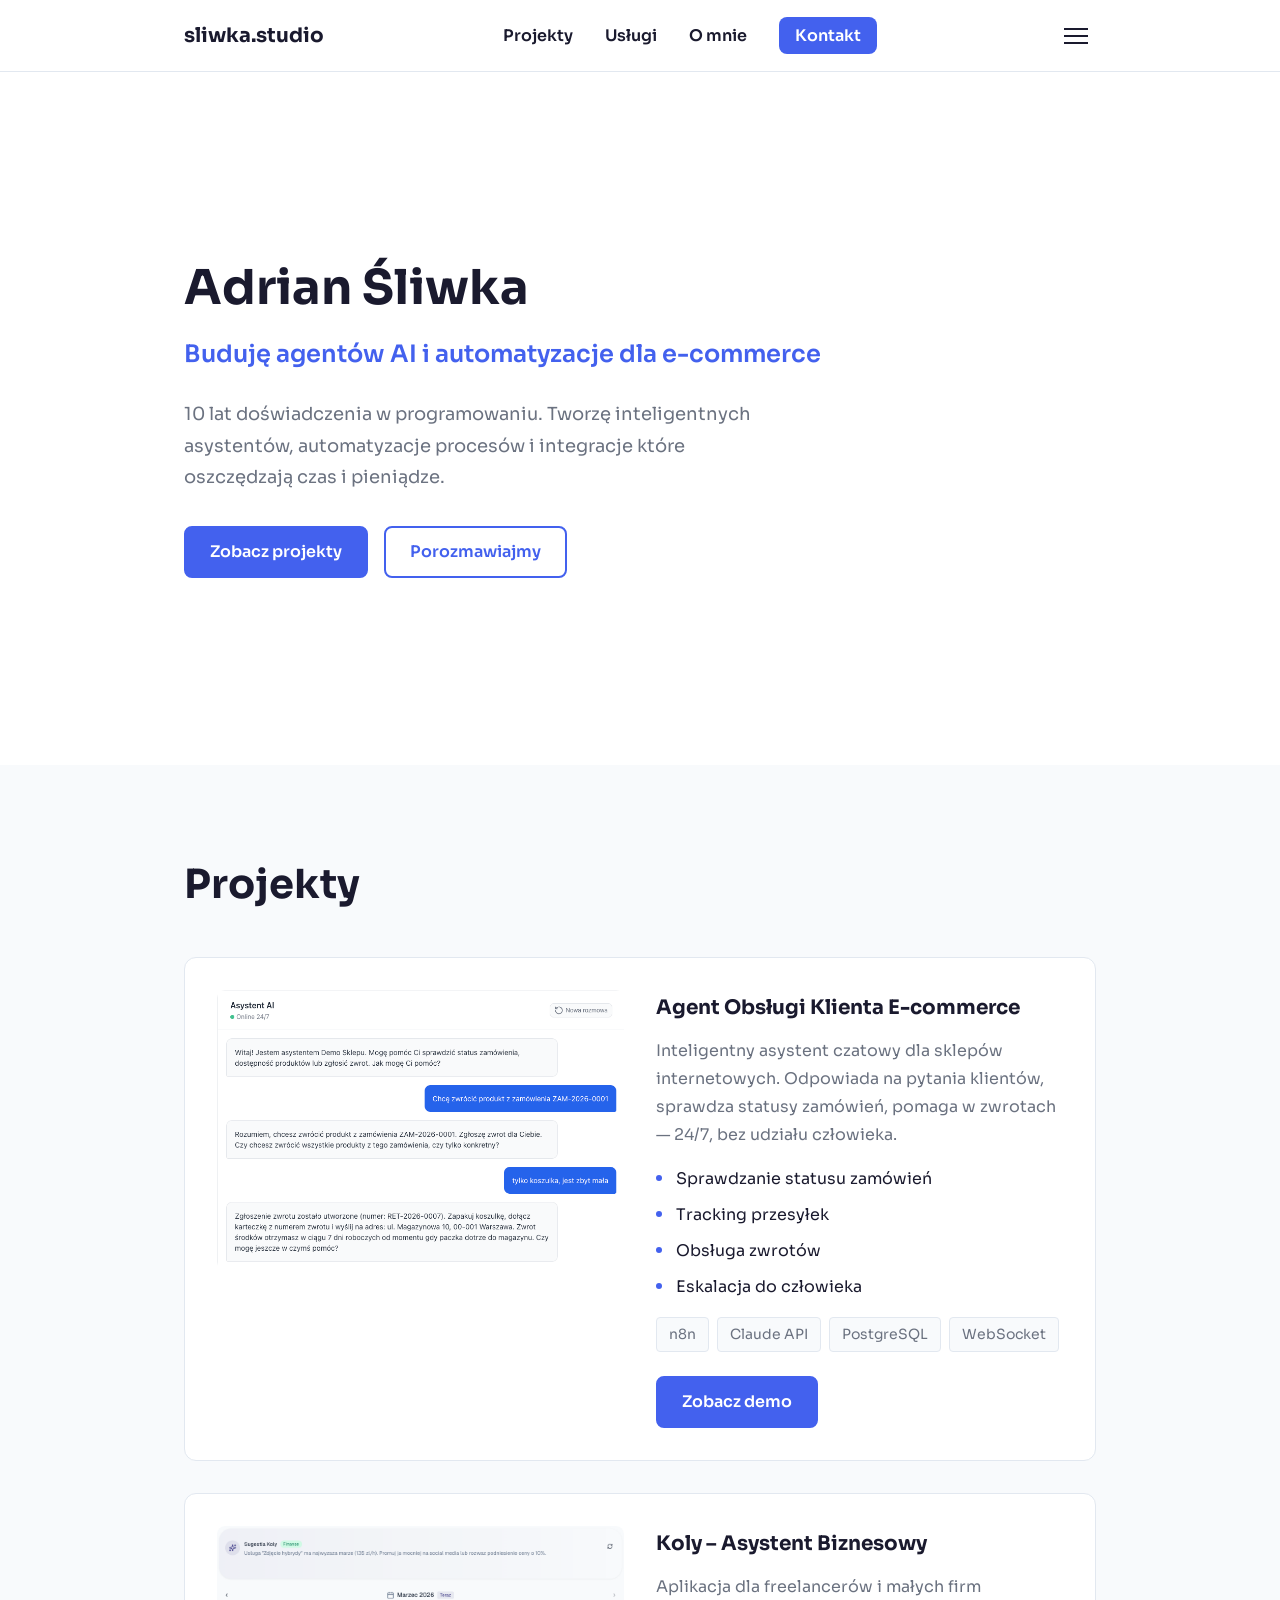
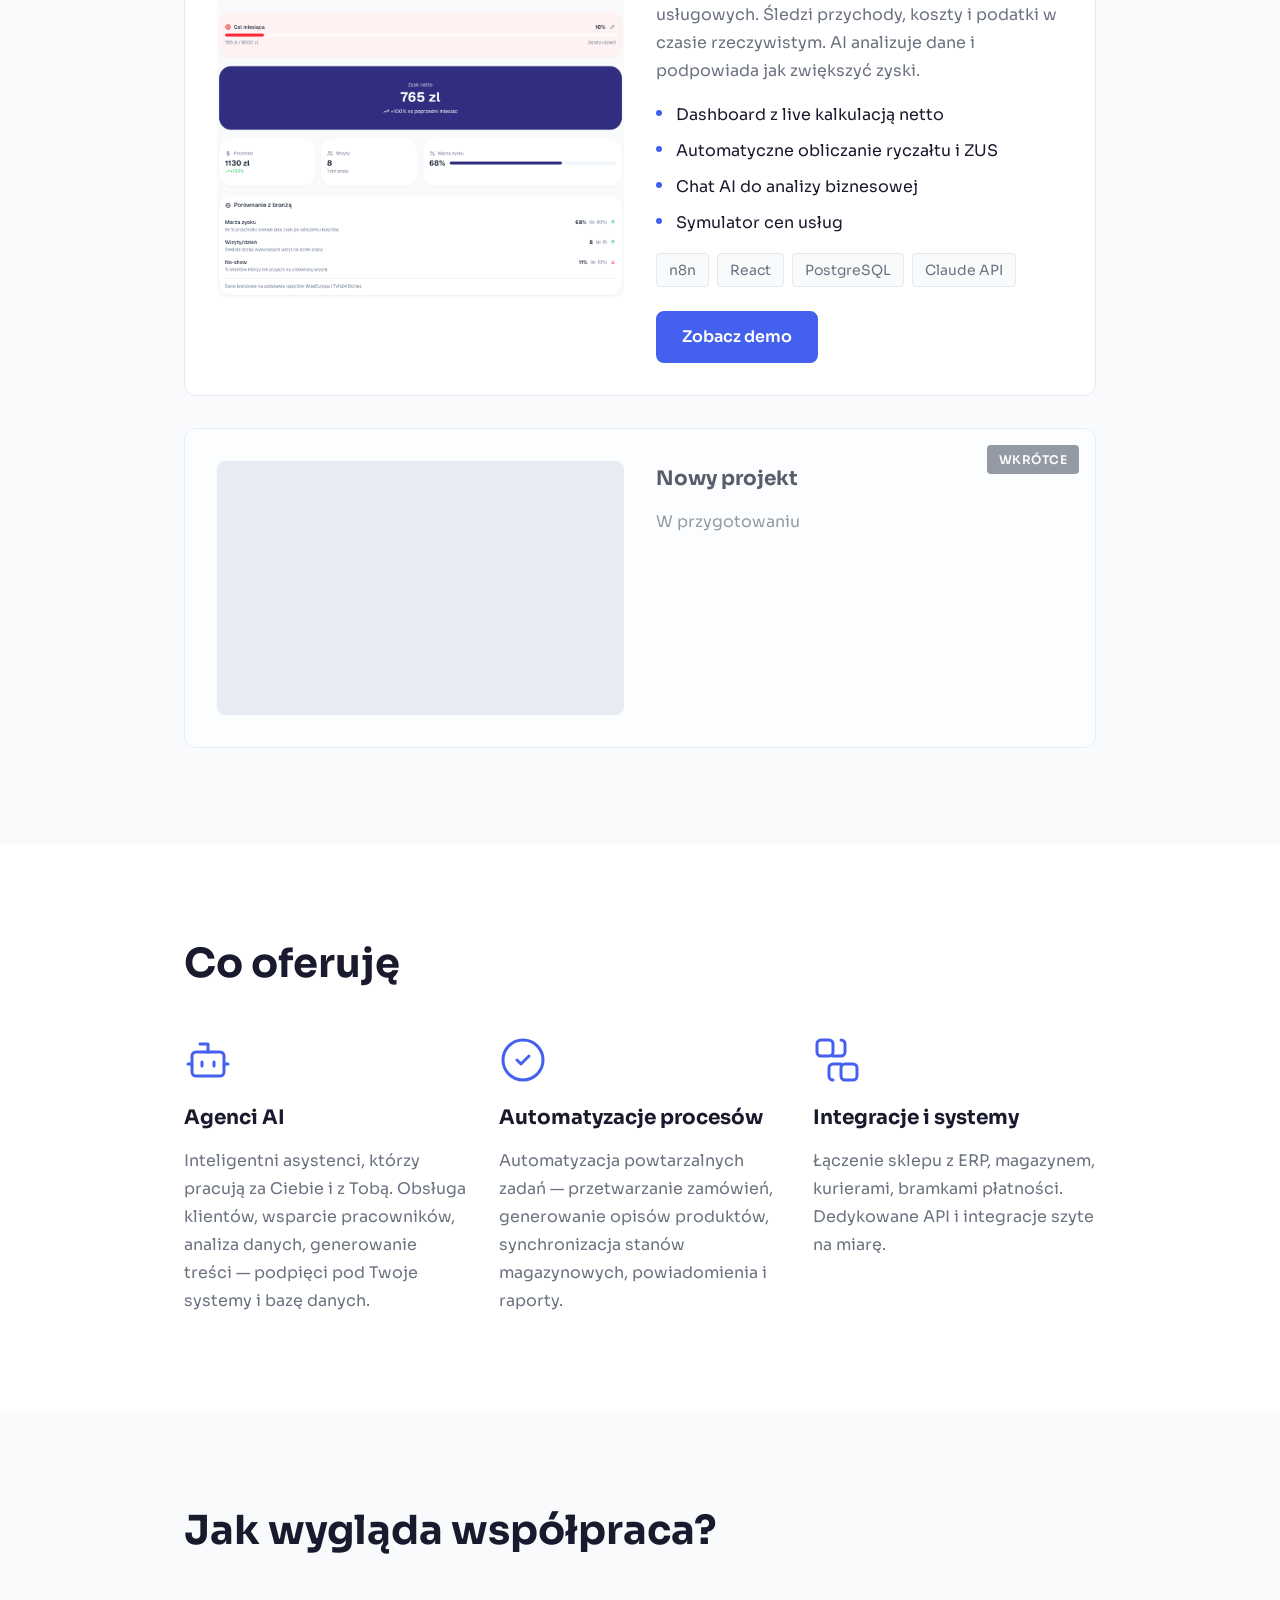
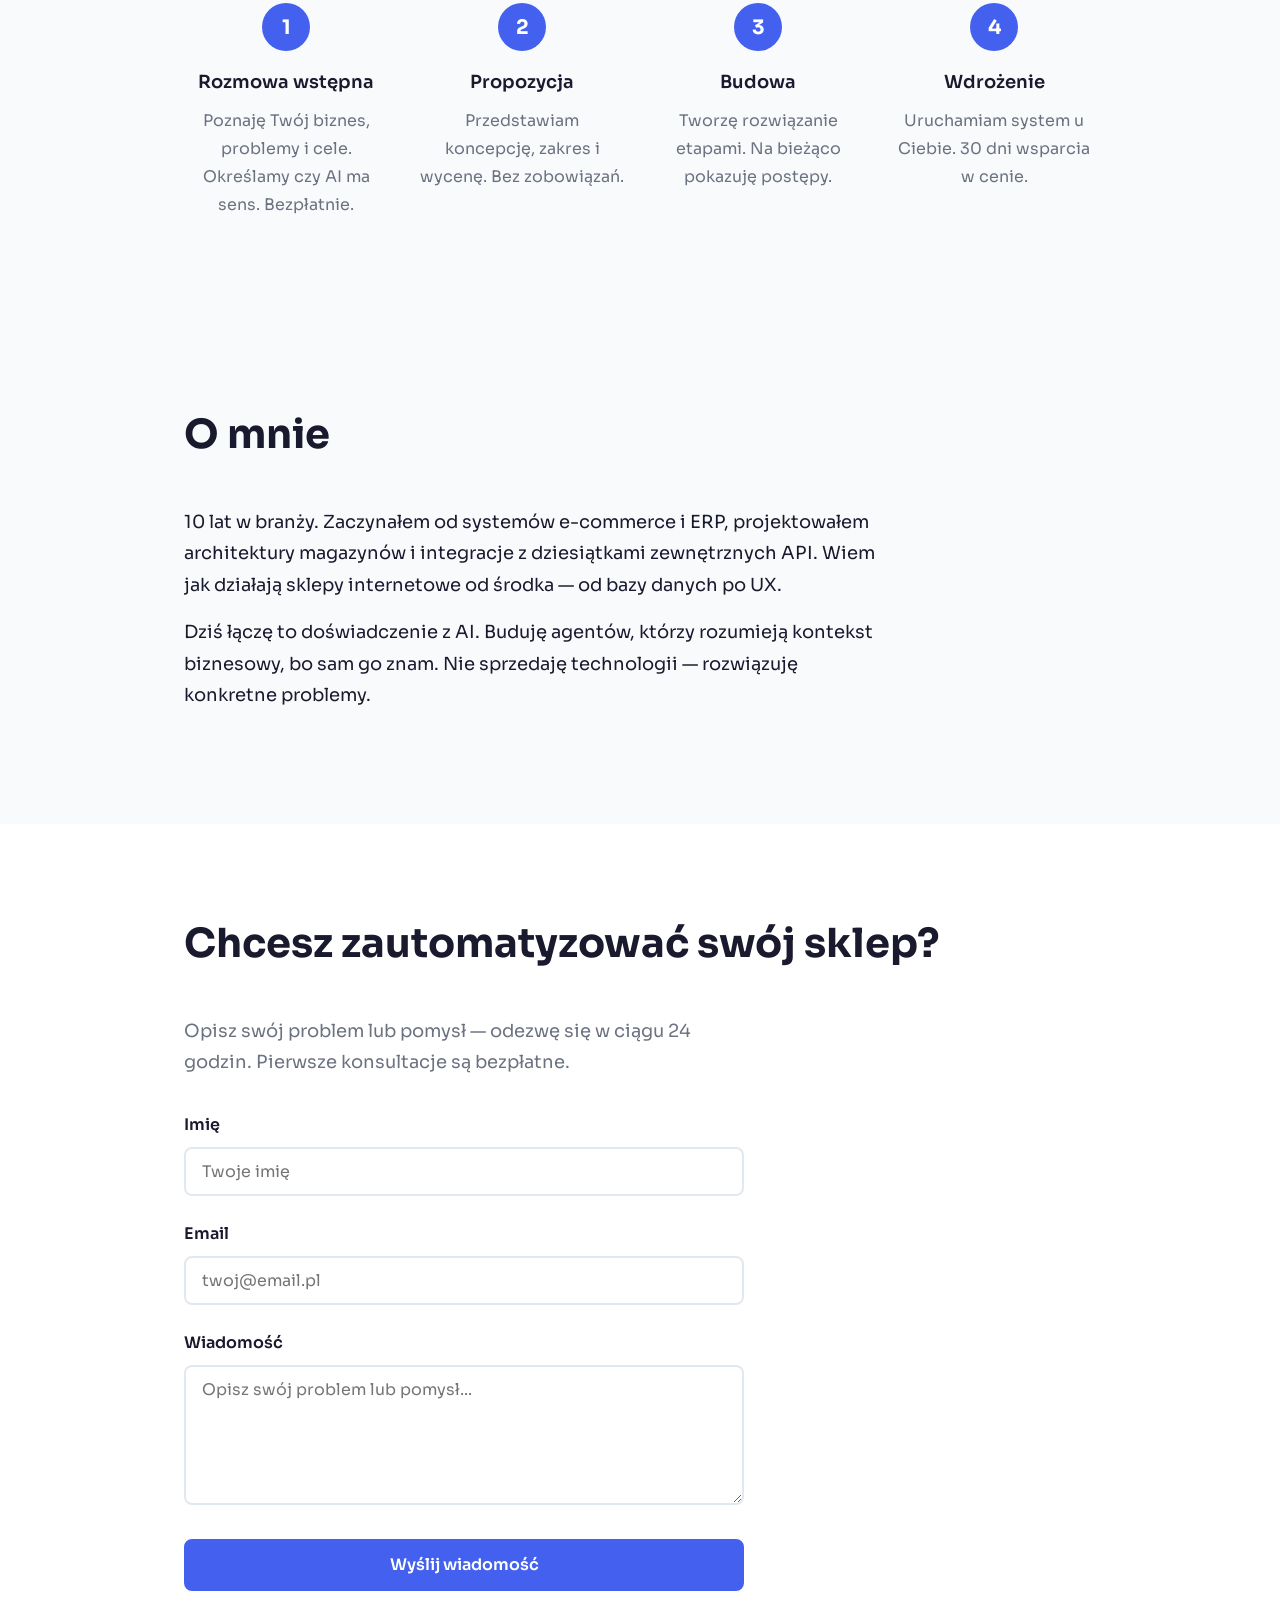
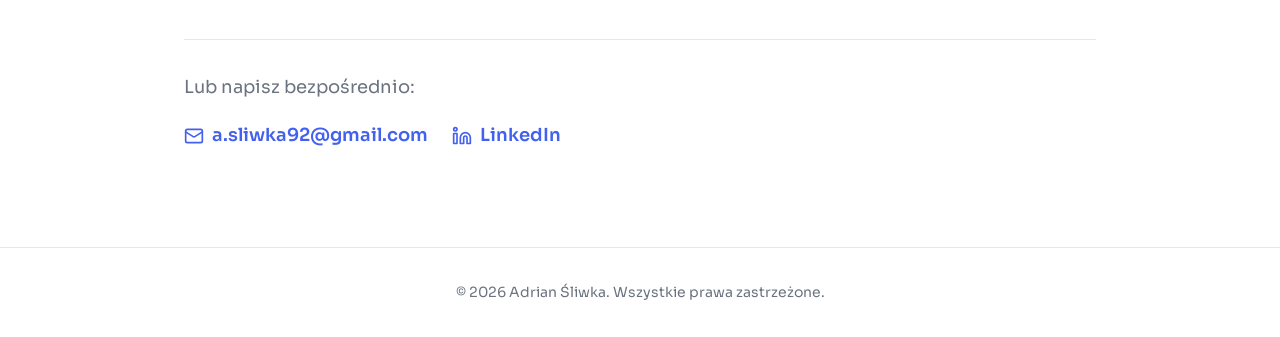
==== commit d30dd23a: "update" ====
--- a/landing-page/index.html
+++ b/landing-page/index.html
@@ -612,6 +612,52 @@
         .service-block__description {
             color: var(--color-text-light);
             font-size: var(--font-size-base);
+        }
+
+        /* ==================== Process Section ==================== */
+        .process {
+            background: var(--color-surface);
+        }
+
+        .process__grid {
+            display: grid;
+            gap: var(--space-6);
+        }
+
+        @media (min-width: 768px) {
+            .process__grid {
+                grid-template-columns: repeat(4, 1fr);
+                gap: var(--space-8);
+            }
+        }
+
+        .process-step {
+            text-align: center;
+        }
+
+        .process-step__number {
+            width: 48px;
+            height: 48px;
+            background: var(--color-accent);
+            color: white;
+            border-radius: 50%;
+            display: flex;
+            align-items: center;
+            justify-content: center;
+            font-weight: var(--font-weight-bold);
+            font-size: var(--font-size-xl);
+            margin: 0 auto var(--space-4);
+        }
+
+        .process-step__title {
+            font-size: var(--font-size-lg);
+            font-weight: var(--font-weight-semibold);
+            margin-bottom: var(--space-2);
+        }
+
+        .process-step__description {
+            font-size: var(--font-size-base);
+            color: var(--color-text-light);
         }
 
         /* ==================== About Section ==================== */
@@ -876,19 +922,54 @@
                         </div>
                     </article>
 
+                    <!-- Koly Project -->
+                    <article class="project-card project-card--featured">
+                        <div class="project-card__image">
+                            <button type="button" class="project-card__zoom" data-modal-img="assets/koly.png" title="Powiększ obrazek">
+                                <img src="assets/koly.png" alt="Koly – Asystent Biznesowy - dashboard" class="project-card__img">
+                                <span class="project-card__zoom-icon">
+                                    <svg width="24" height="24" viewBox="0 0 24 24" fill="none" stroke="currentColor" stroke-width="2" stroke-linecap="round" stroke-linejoin="round">
+                                        <circle cx="11" cy="11" r="8"/>
+                                        <path d="m21 21-4.3-4.3"/>
+                                        <path d="M11 8v6"/>
+                                        <path d="M8 11h6"/>
+                                    </svg>
+                                </span>
+                            </button>
+                        </div>
+                        <div class="project-card__content">
+                            <h3 class="project-card__title">Koly – Asystent Biznesowy</h3>
+                            <p class="project-card__description">
+                                Aplikacja dla freelancerów i małych firm usługowych.
+                                Śledzi przychody, koszty i podatki w czasie rzeczywistym.
+                                AI analizuje dane i podpowiada jak zwiększyć zyski.
+                            </p>
+                            <ul class="project-card__features">
+                                <li>Dashboard z live kalkulacją netto</li>
+                                <li>Automatyczne obliczanie ryczałtu i ZUS</li>
+                                <li>Chat AI do analizy biznesowej</li>
+                                <li>Symulator cen usług</li>
+                            </ul>
+                            <div class="project-card__tech">
+                                <span class="tech-tag">n8n</span>
+                                <span class="tech-tag">React</span>
+                                <span class="tech-tag">PostgreSQL</span>
+                                <span class="tech-tag">Claude API</span>
+                            </div>
+                            <a href="https://sliwka.studio/koly/?demo=true" class="btn btn--primary" target="_blank" rel="noopener">Zobacz demo</a>
+                        </div>
+                    </article>
+
                     <!-- Coming Soon Projects -->
-                    <article class="project-card project-card--coming-soon">
-                        <span class="project-card__badge">Wkrótce</span>
-                        <div class="project-card__placeholder project-card__placeholder--small"></div>
-                        <h3 class="project-card__title">Nowy projekt</h3>
-                        <p class="project-card__description">W przygotowaniu</p>
-                    </article>
-
-                    <article class="project-card project-card--coming-soon">
-                        <span class="project-card__badge">Wkrótce</span>
-                        <div class="project-card__placeholder project-card__placeholder--small"></div>
-                        <h3 class="project-card__title">Nowy projekt</h3>
-                        <p class="project-card__description">W przygotowaniu</p>
+                    <article class="project-card project-card--featured project-card--coming-soon">
+                        <div class="project-card__image">
+                            <div class="project-card__placeholder"></div>
+                        </div>
+                        <div class="project-card__content">
+                            <span class="project-card__badge">Wkrótce</span>
+                            <h3 class="project-card__title">Nowy projekt</h3>
+                            <p class="project-card__description">W przygotowaniu</p>
+                        </div>
                     </article>
                 </div>
             </div>
@@ -947,6 +1028,51 @@
                         <p class="service-block__description">
                             Łączenie sklepu z ERP, magazynem, kurierami, bramkami płatności.
                             Dedykowane API i integracje szyte na miarę.
+                        </p>
+                    </div>
+                </div>
+            </div>
+        </section>
+
+        <!-- Process Section -->
+        <section class="process" id="process">
+            <div class="container">
+                <h2 class="section__title">Jak wygląda współpraca?</h2>
+
+                <div class="process__grid">
+                    <div class="process-step">
+                        <div class="process-step__number">1</div>
+                        <h3 class="process-step__title">Rozmowa wstępna</h3>
+                        <p class="process-step__description">
+                            Poznaję Twój biznes, problemy i cele.
+                            Określamy czy AI ma sens. Bezpłatnie.
+                        </p>
+                    </div>
+
+                    <div class="process-step">
+                        <div class="process-step__number">2</div>
+                        <h3 class="process-step__title">Propozycja</h3>
+                        <p class="process-step__description">
+                            Przedstawiam koncepcję, zakres i wycenę.
+                            Bez zobowiązań.
+                        </p>
+                    </div>
+
+                    <div class="process-step">
+                        <div class="process-step__number">3</div>
+                        <h3 class="process-step__title">Budowa</h3>
+                        <p class="process-step__description">
+                            Tworzę rozwiązanie etapami.
+                            Na bieżąco pokazuję postępy.
+                        </p>
+                    </div>
+
+                    <div class="process-step">
+                        <div class="process-step__number">4</div>
+                        <h3 class="process-step__title">Wdrożenie</h3>
+                        <p class="process-step__description">
+                            Uruchamiam system u Ciebie.
+                            30 dni wsparcia w cenie.
                         </p>
                     </div>
                 </div>
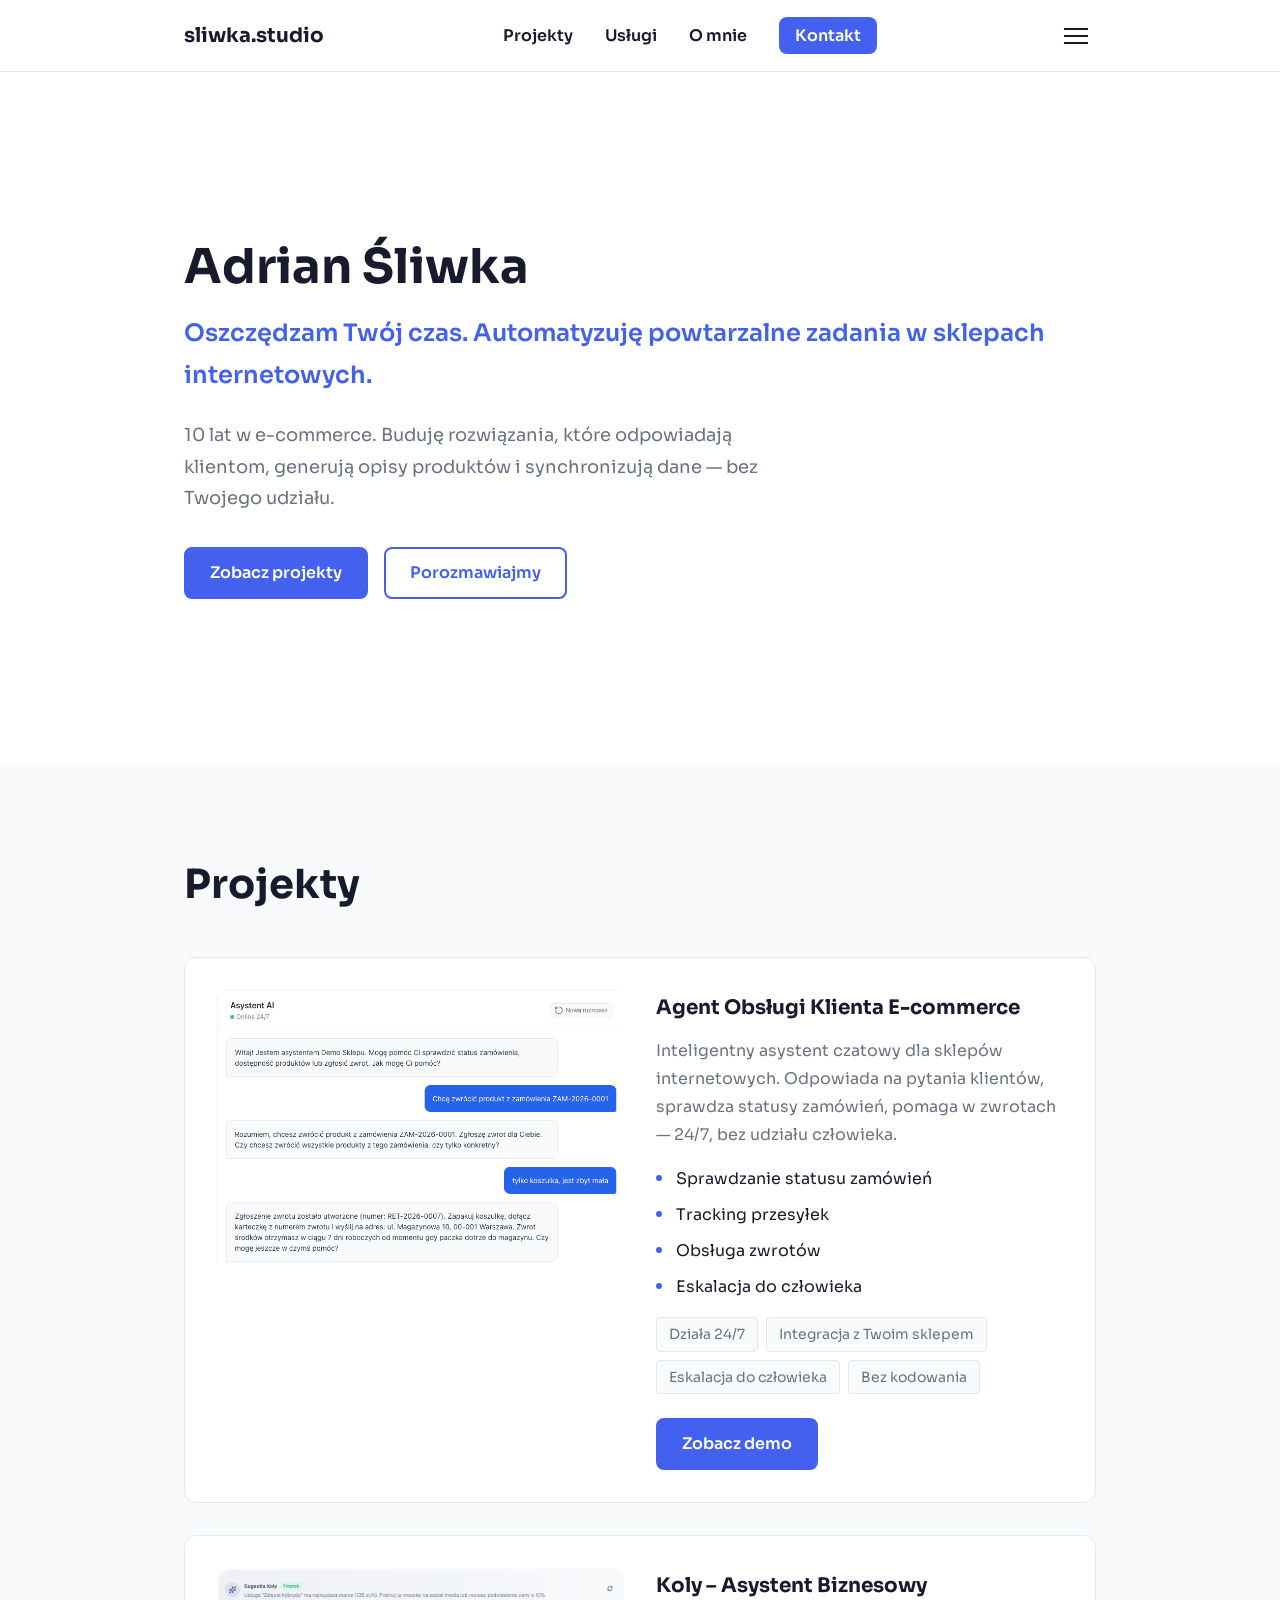
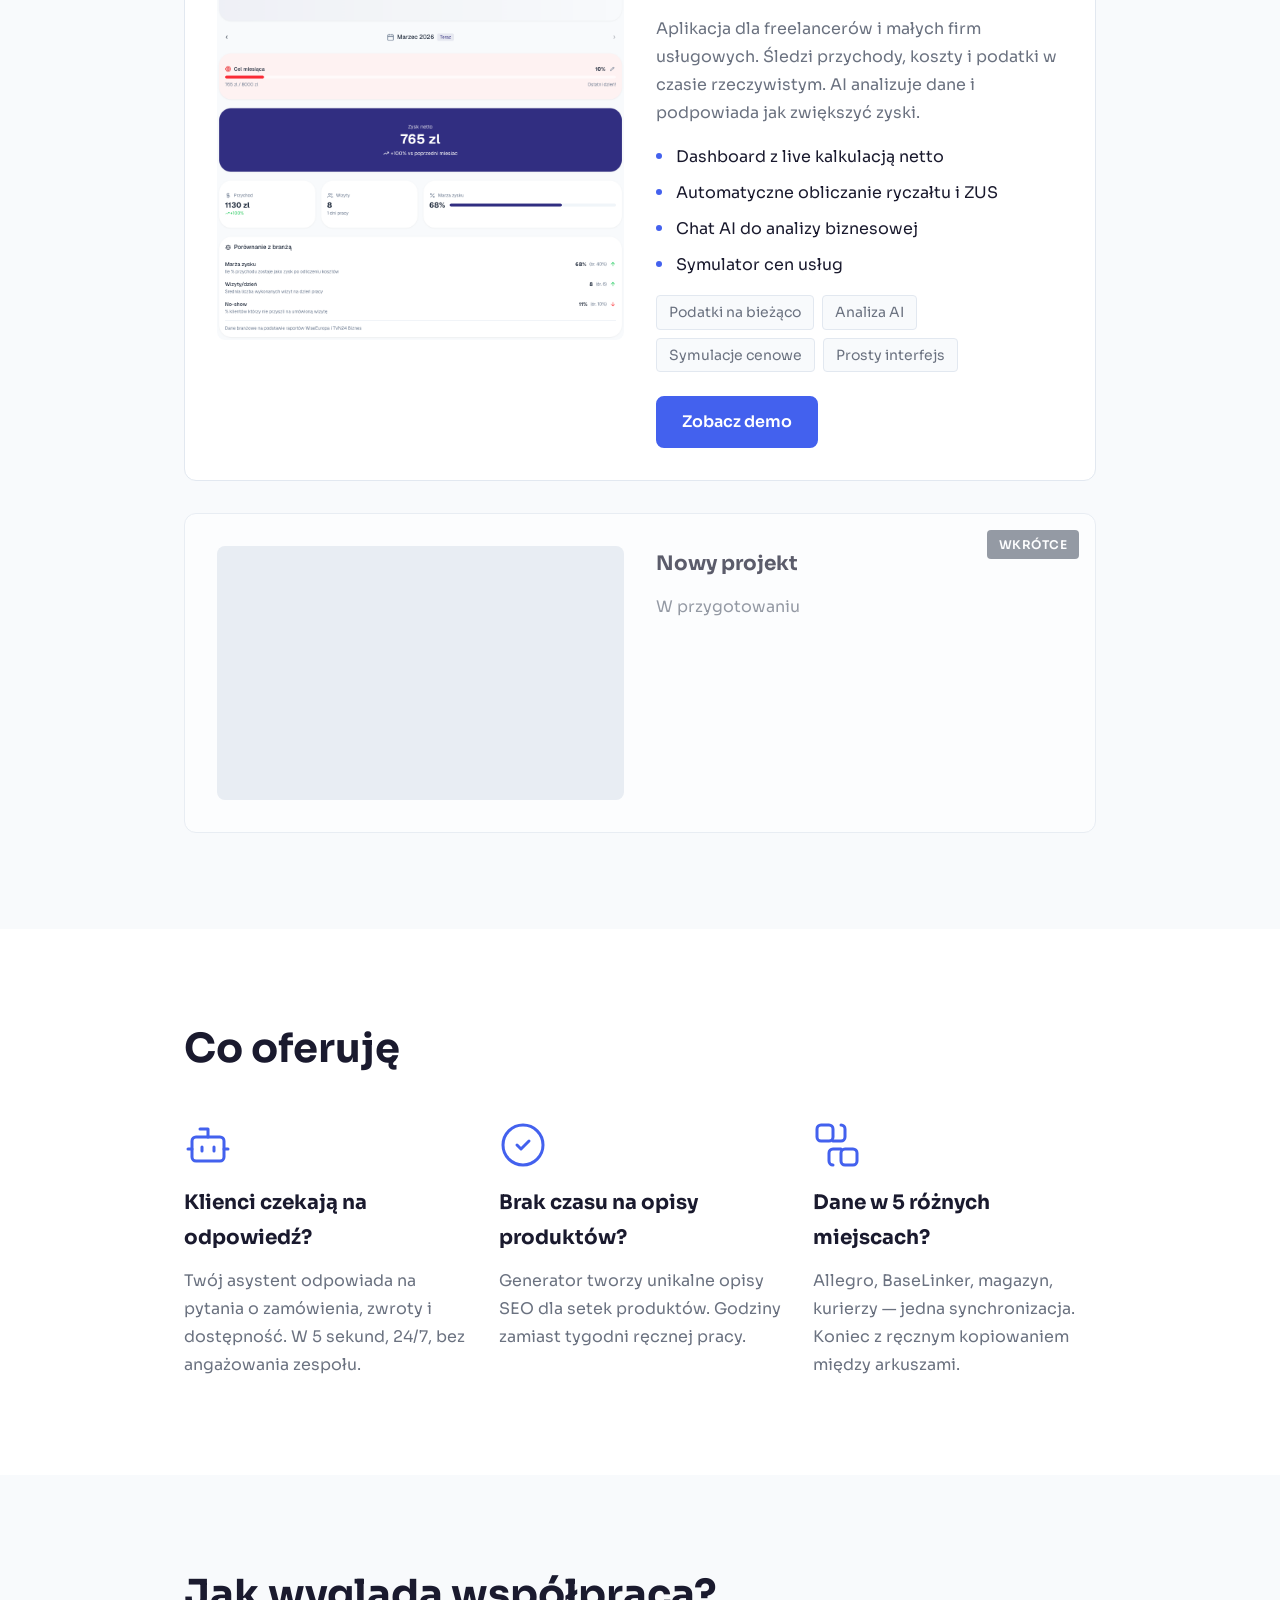
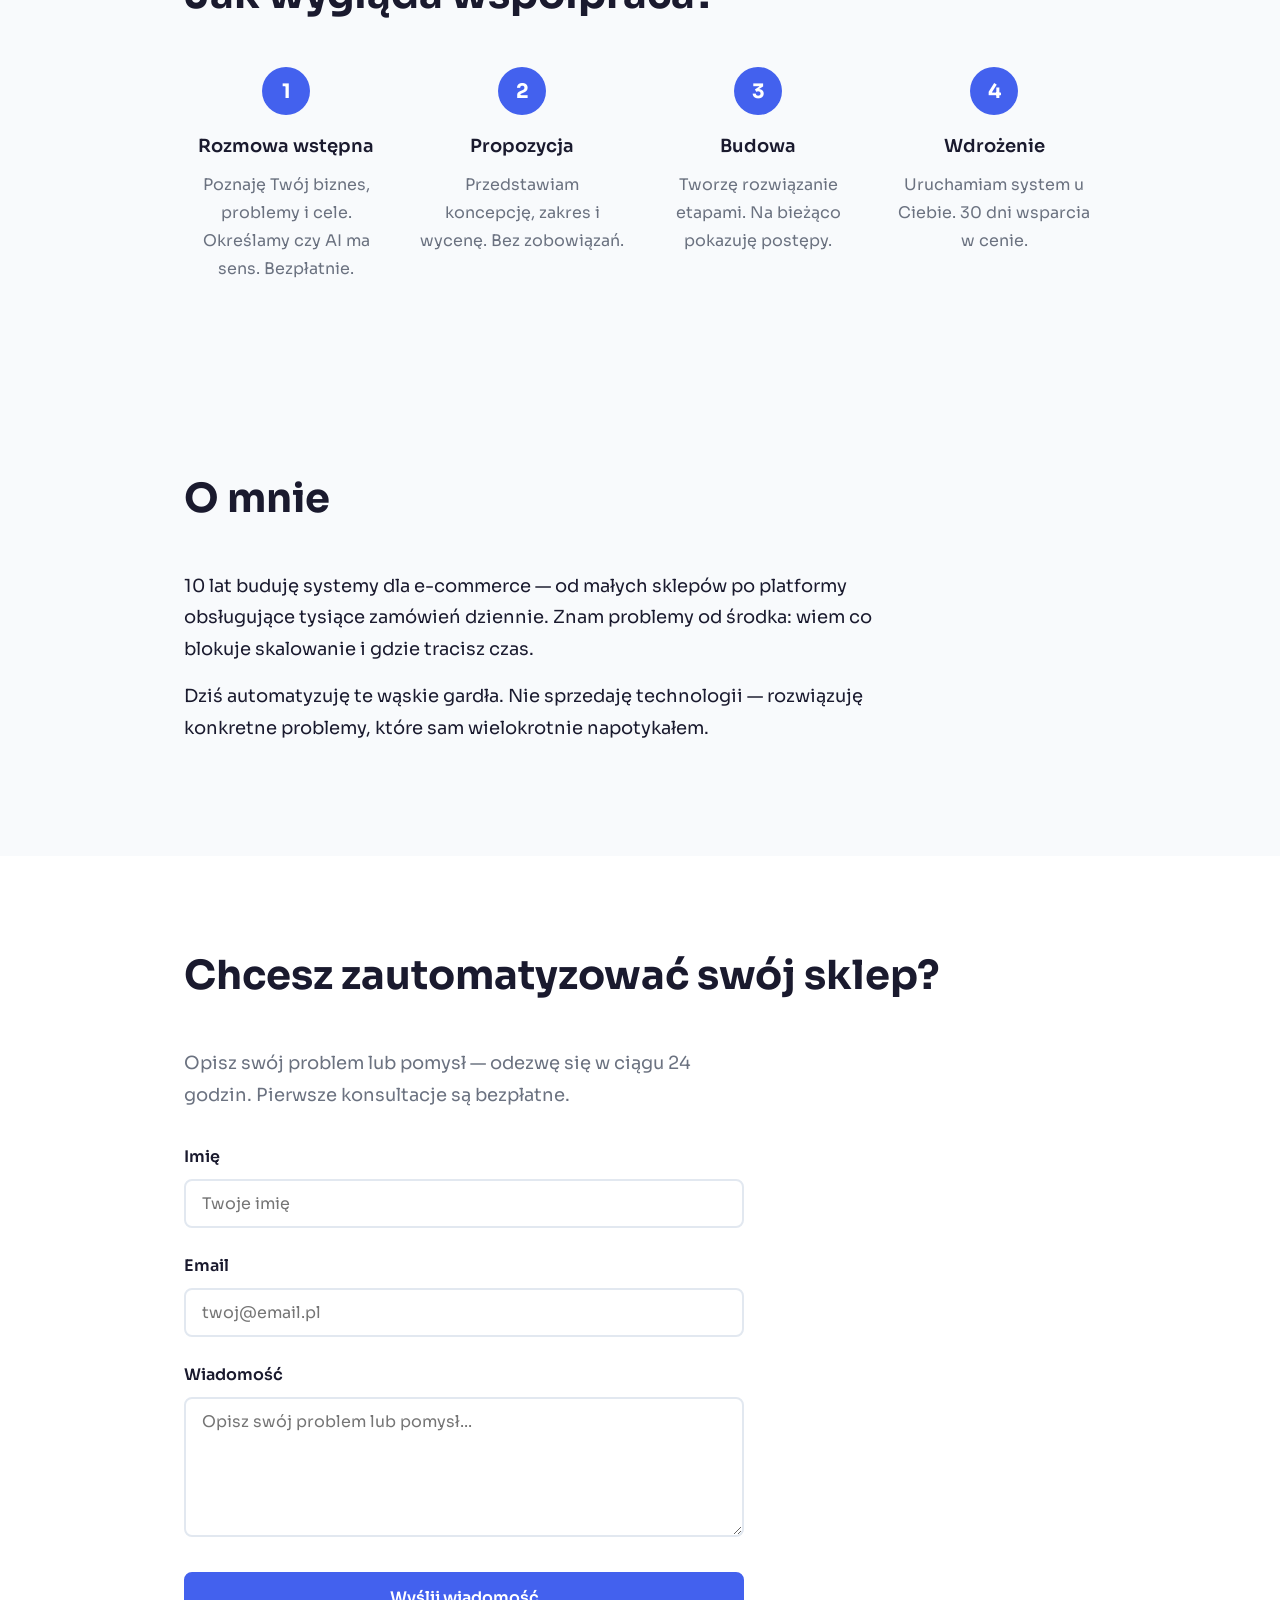
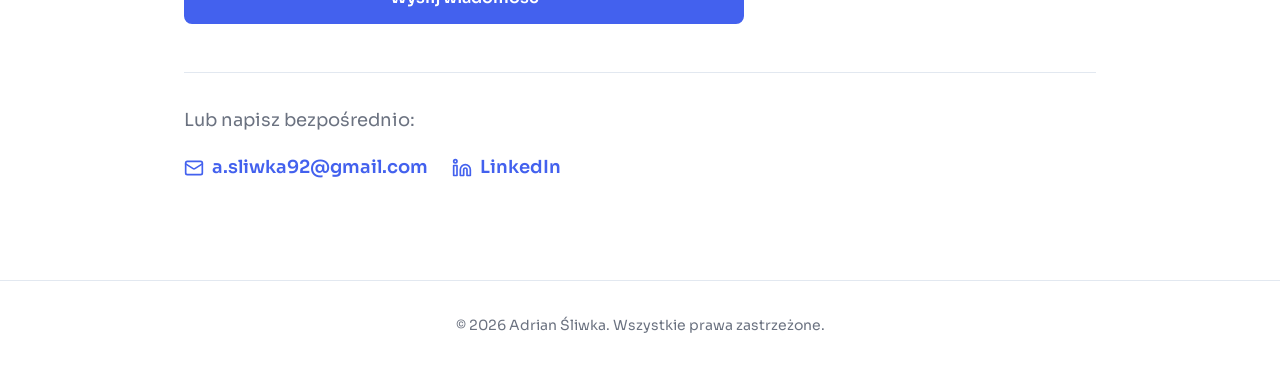
==== commit 5c562ac1: "upsf" ====
--- a/landing-page/index.html
+++ b/landing-page/index.html
@@ -5,15 +5,15 @@
     <meta name="viewport" content="width=device-width, initial-scale=1.0">
 
     <!-- SEO Meta Tags -->
-    <title>Adrian Śliwka — Agenci AI i automatyzacje dla e-commerce</title>
-    <meta name="description" content="Buduję agentów AI i automatyzacje dla sklepów internetowych. 10 lat doświadczenia w programowaniu. Inteligentni asystenci obsługi klienta, automatyzacje procesów, integracje.">
+    <title>Adrian Śliwka — Automatyzacja dla sklepów internetowych</title>
+    <meta name="description" content="Automatyzuję obsługę klienta, opisy produktów i procesy w e-commerce. 10 lat doświadczenia. Bezpłatna konsultacja.">
     <meta name="author" content="Adrian Śliwka">
     <meta name="robots" content="index, follow">
     <link rel="canonical" href="https://sliwka.studio">
 
     <!-- Open Graph -->
-    <meta property="og:title" content="Adrian Śliwka — Agenci AI i automatyzacje dla e-commerce">
-    <meta property="og:description" content="Buduję inteligentnych asystentów AI i automatyzacje które oszczędzają czas i pieniądze.">
+    <meta property="og:title" content="Adrian Śliwka — Automatyzacja dla sklepów internetowych">
+    <meta property="og:description" content="Automatyzuję obsługę klienta, opisy produktów i procesy w e-commerce. 10 lat doświadczenia.">
     <meta property="og:url" content="https://sliwka.studio">
     <meta property="og:type" content="website">
     <meta property="og:locale" content="pl_PL">
@@ -21,8 +21,8 @@
 
     <!-- Twitter Card -->
     <meta name="twitter:card" content="summary_large_image">
-    <meta name="twitter:title" content="Adrian Śliwka — Agenci AI i automatyzacje dla e-commerce">
-    <meta name="twitter:description" content="Buduję inteligentnych asystentów AI i automatyzacje które oszczędzają czas i pieniądze.">
+    <meta name="twitter:title" content="Adrian Śliwka — Automatyzacja dla sklepów internetowych">
+    <meta name="twitter:description" content="Automatyzuję obsługę klienta, opisy produktów i procesy w e-commerce. 10 lat doświadczenia.">
 
     <!-- Favicon (inline SVG) -->
     <link rel="icon" type="image/svg+xml" href="data:image/svg+xml,<svg xmlns='http://www.w3.org/2000/svg' viewBox='0 0 100 100'><rect fill='%234361ee' width='100' height='100' rx='20'/><text x='50' y='68' font-family='system-ui' font-size='60' font-weight='bold' fill='white' text-anchor='middle'>S</text></svg>">
@@ -866,10 +866,10 @@
         <section class="hero" id="hero">
             <div class="container">
                 <h1 class="hero__name">Adrian Śliwka</h1>
-                <p class="hero__tagline">Buduję agentów AI i automatyzacje dla e-commerce</p>
+                <p class="hero__tagline">Oszczędzam Twój czas. Automatyzuję powtarzalne zadania w sklepach internetowych.</p>
                 <p class="hero__description">
-                    10 lat doświadczenia w programowaniu. Tworzę inteligentnych asystentów,
-                    automatyzacje procesów i integracje które oszczędzają czas i pieniądze.
+                    10 lat w e-commerce. Buduję rozwiązania, które odpowiadają klientom,
+                    generują opisy produktów i synchronizują dane — bez Twojego udziału.
                 </p>
                 <div class="hero__cta">
                     <a href="#projects" class="btn btn--primary">Zobacz projekty</a>
@@ -913,10 +913,10 @@
                                 <li>Eskalacja do człowieka</li>
                             </ul>
                             <div class="project-card__tech">
-                                <span class="tech-tag">n8n</span>
-                                <span class="tech-tag">Claude API</span>
-                                <span class="tech-tag">PostgreSQL</span>
-                                <span class="tech-tag">WebSocket</span>
+                                <span class="tech-tag">Działa 24/7</span>
+                                <span class="tech-tag">Integracja z Twoim sklepem</span>
+                                <span class="tech-tag">Eskalacja do człowieka</span>
+                                <span class="tech-tag">Bez kodowania</span>
                             </div>
                             <a href="/chat/" class="btn btn--primary">Zobacz demo</a>
                         </div>
@@ -951,10 +951,10 @@
                                 <li>Symulator cen usług</li>
                             </ul>
                             <div class="project-card__tech">
-                                <span class="tech-tag">n8n</span>
-                                <span class="tech-tag">React</span>
-                                <span class="tech-tag">PostgreSQL</span>
-                                <span class="tech-tag">Claude API</span>
+                                <span class="tech-tag">Podatki na bieżąco</span>
+                                <span class="tech-tag">Analiza AI</span>
+                                <span class="tech-tag">Symulacje cenowe</span>
+                                <span class="tech-tag">Prosty interfejs</span>
                             </div>
                             <a href="https://sliwka.studio/koly/?demo=true" class="btn btn--primary" target="_blank" rel="noopener">Zobacz demo</a>
                         </div>
@@ -992,11 +992,10 @@
                                 <path d="M9 13v2"/>
                             </svg>
                         </div>
-                        <h3 class="service-block__title">Agenci AI</h3>
+                        <h3 class="service-block__title">Klienci czekają na odpowiedź?</h3>
                         <p class="service-block__description">
-                            Inteligentni asystenci, którzy pracują za Ciebie i z Tobą.
-                            Obsługa klientów, wsparcie pracowników, analiza danych,
-                            generowanie treści — podpięci pod Twoje systemy i bazę danych.
+                            Twój asystent odpowiada na pytania o zamówienia, zwroty i dostępność.
+                            W 5 sekund, 24/7, bez angażowania zespołu.
                         </p>
                     </div>
 
@@ -1007,11 +1006,10 @@
                                 <path d="m9 12 2 2 4-4"/>
                             </svg>
                         </div>
-                        <h3 class="service-block__title">Automatyzacje procesów</h3>
+                        <h3 class="service-block__title">Brak czasu na opisy produktów?</h3>
                         <p class="service-block__description">
-                            Automatyzacja powtarzalnych zadań — przetwarzanie zamówień,
-                            generowanie opisów produktów, synchronizacja stanów magazynowych,
-                            powiadomienia i raporty.
+                            Generator tworzy unikalne opisy SEO dla setek produktów.
+                            Godziny zamiast tygodni ręcznej pracy.
                         </p>
                     </div>
 
@@ -1024,10 +1022,10 @@
                                 <path d="M10 22c-1.1 0-2-.9-2-2v-4c0-1.1.9-2 2-2h4"/>
                             </svg>
                         </div>
-                        <h3 class="service-block__title">Integracje i systemy</h3>
+                        <h3 class="service-block__title">Dane w 5 różnych miejscach?</h3>
                         <p class="service-block__description">
-                            Łączenie sklepu z ERP, magazynem, kurierami, bramkami płatności.
-                            Dedykowane API i integracje szyte na miarę.
+                            Allegro, BaseLinker, magazyn, kurierzy — jedna synchronizacja.
+                            Koniec z ręcznym kopiowaniem między arkuszami.
                         </p>
                     </div>
                 </div>
@@ -1085,14 +1083,13 @@
                 <h2 class="section__title">O mnie</h2>
                 <div class="about__content">
                     <p>
-                        10 lat w branży. Zaczynałem od systemów e-commerce i ERP, projektowałem
-                        architektury magazynów i integracje z dziesiątkami zewnętrznych API.
-                        Wiem jak działają sklepy internetowe od środka — od bazy danych po UX.
+                        10 lat buduję systemy dla e-commerce — od małych sklepów po platformy
+                        obsługujące tysiące zamówień dziennie. Znam problemy od środka:
+                        wiem co blokuje skalowanie i gdzie tracisz czas.
                     </p>
                     <p>
-                        Dziś łączę to doświadczenie z AI. Buduję agentów, którzy rozumieją
-                        kontekst biznesowy, bo sam go znam. Nie sprzedaję technologii —
-                        rozwiązuję konkretne problemy.
+                        Dziś automatyzuję te wąskie gardła. Nie sprzedaję technologii —
+                        rozwiązuję konkretne problemy, które sam wielokrotnie napotykałem.
                     </p>
                 </div>
             </div>
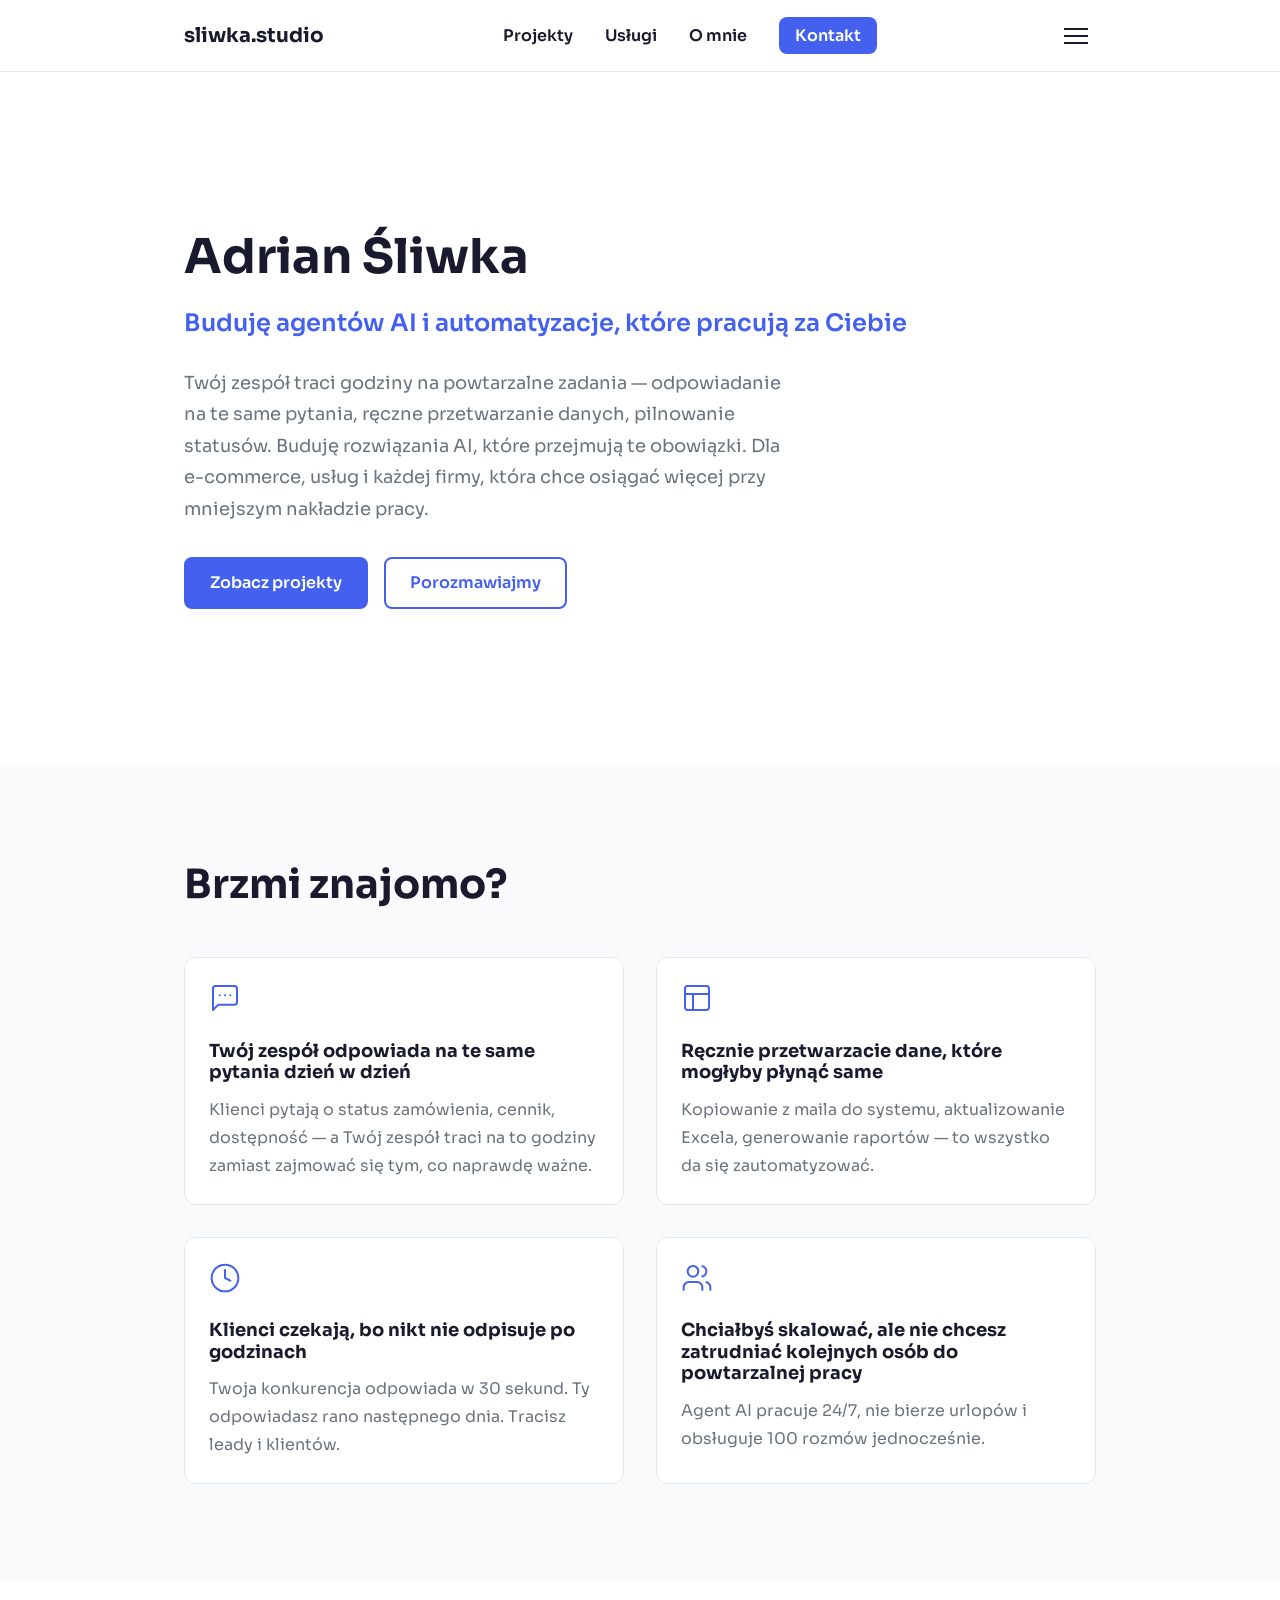
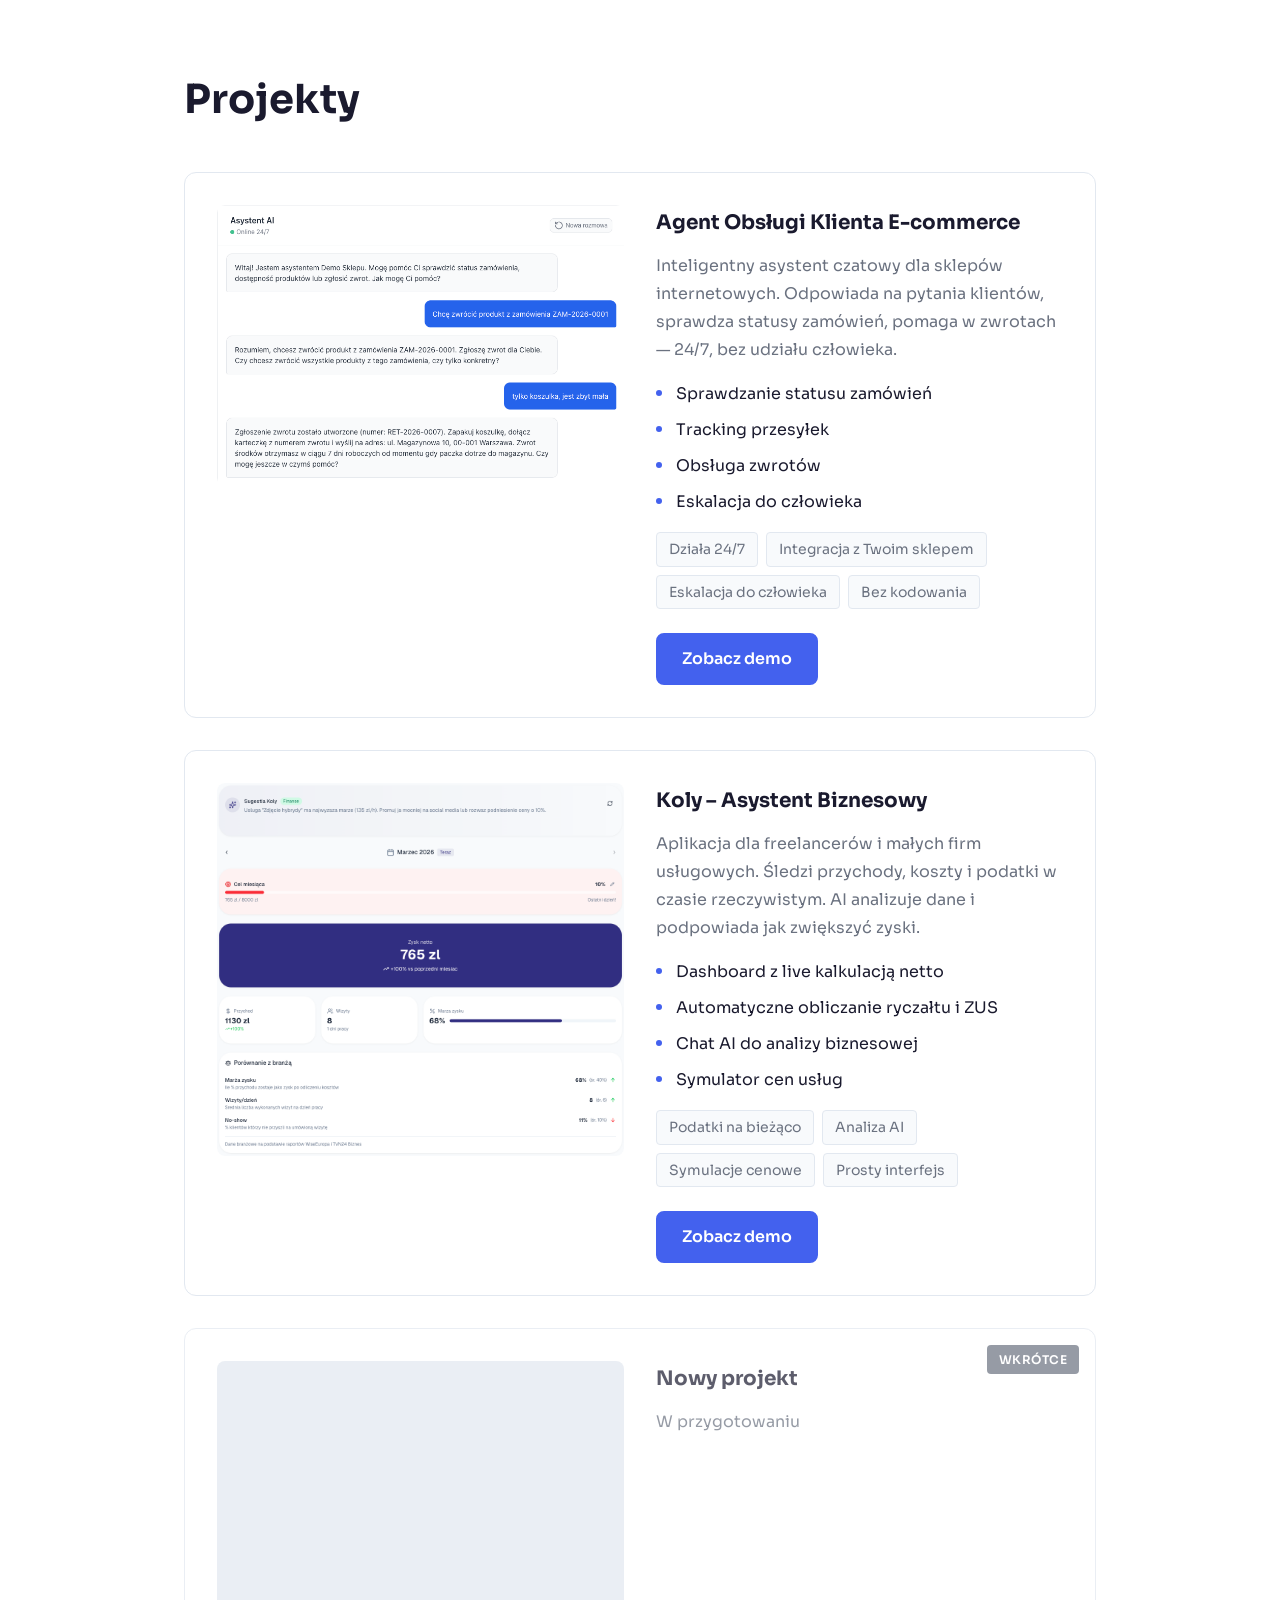
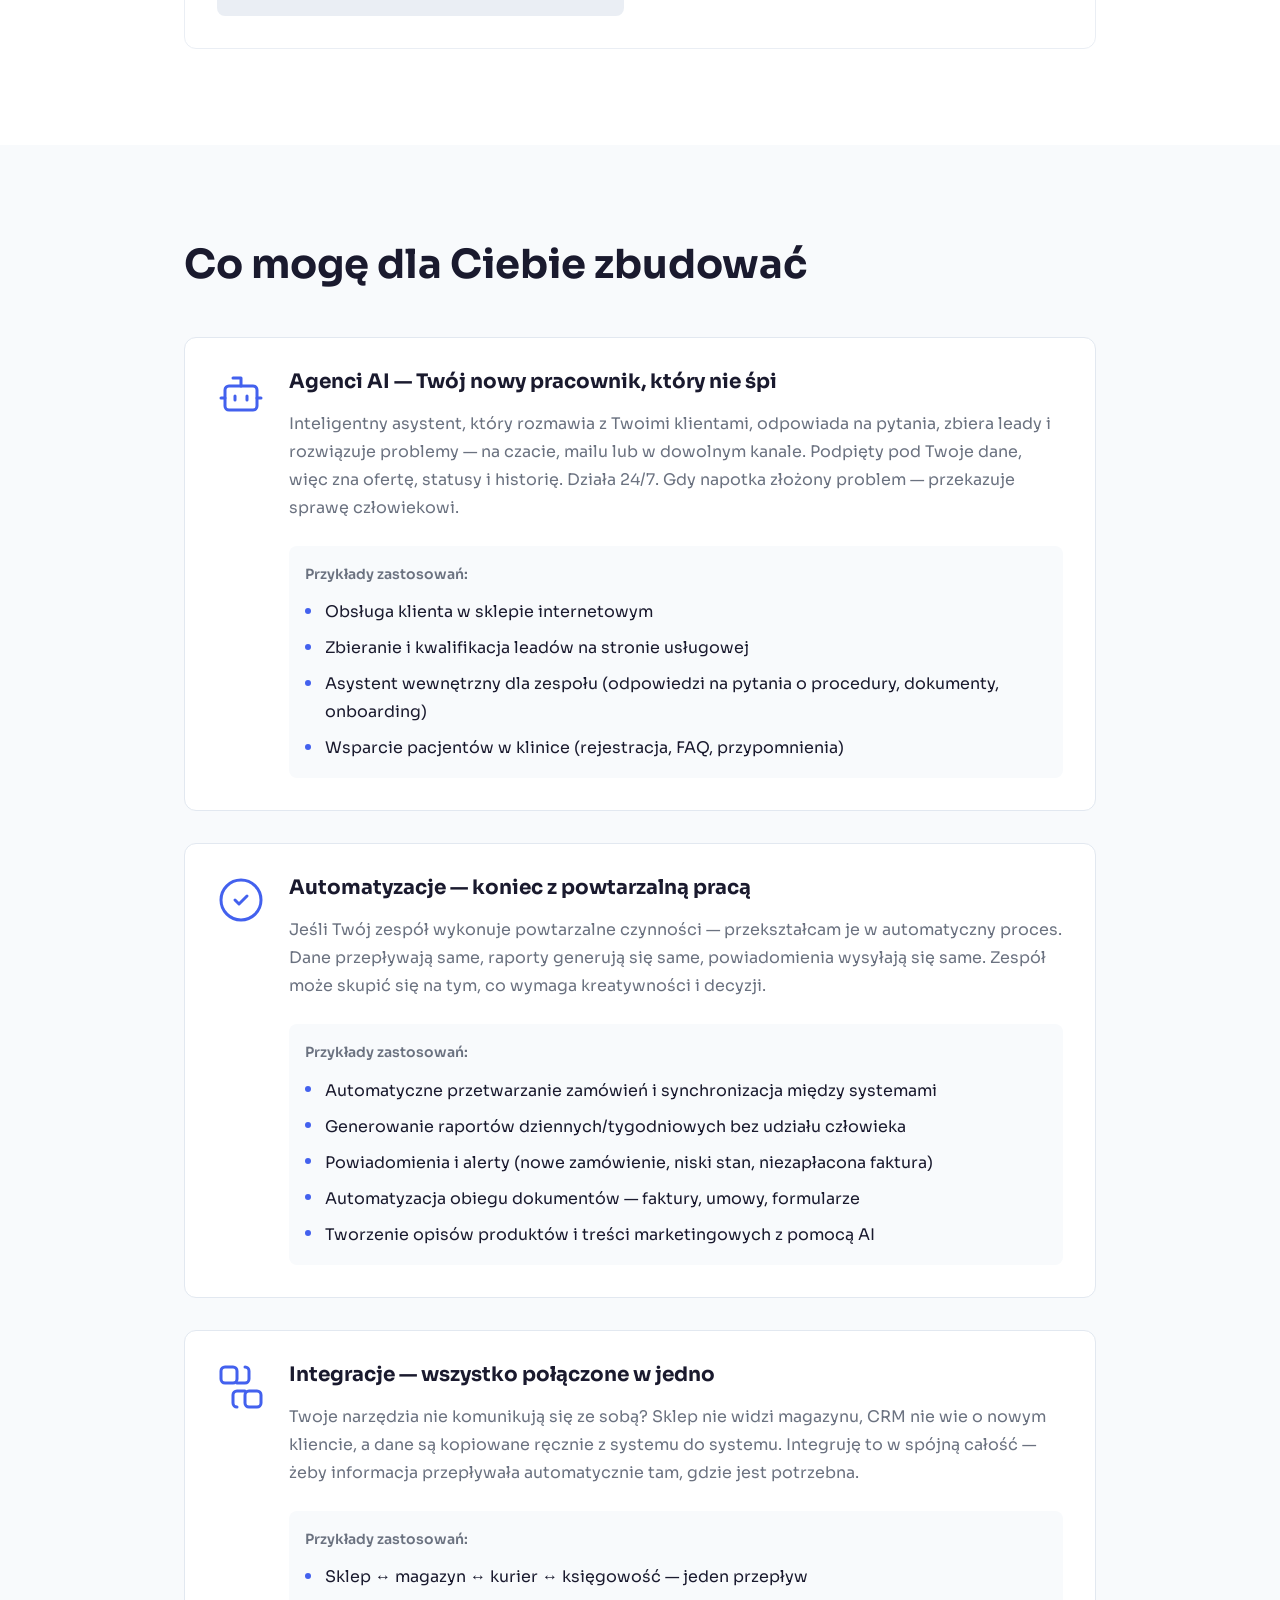
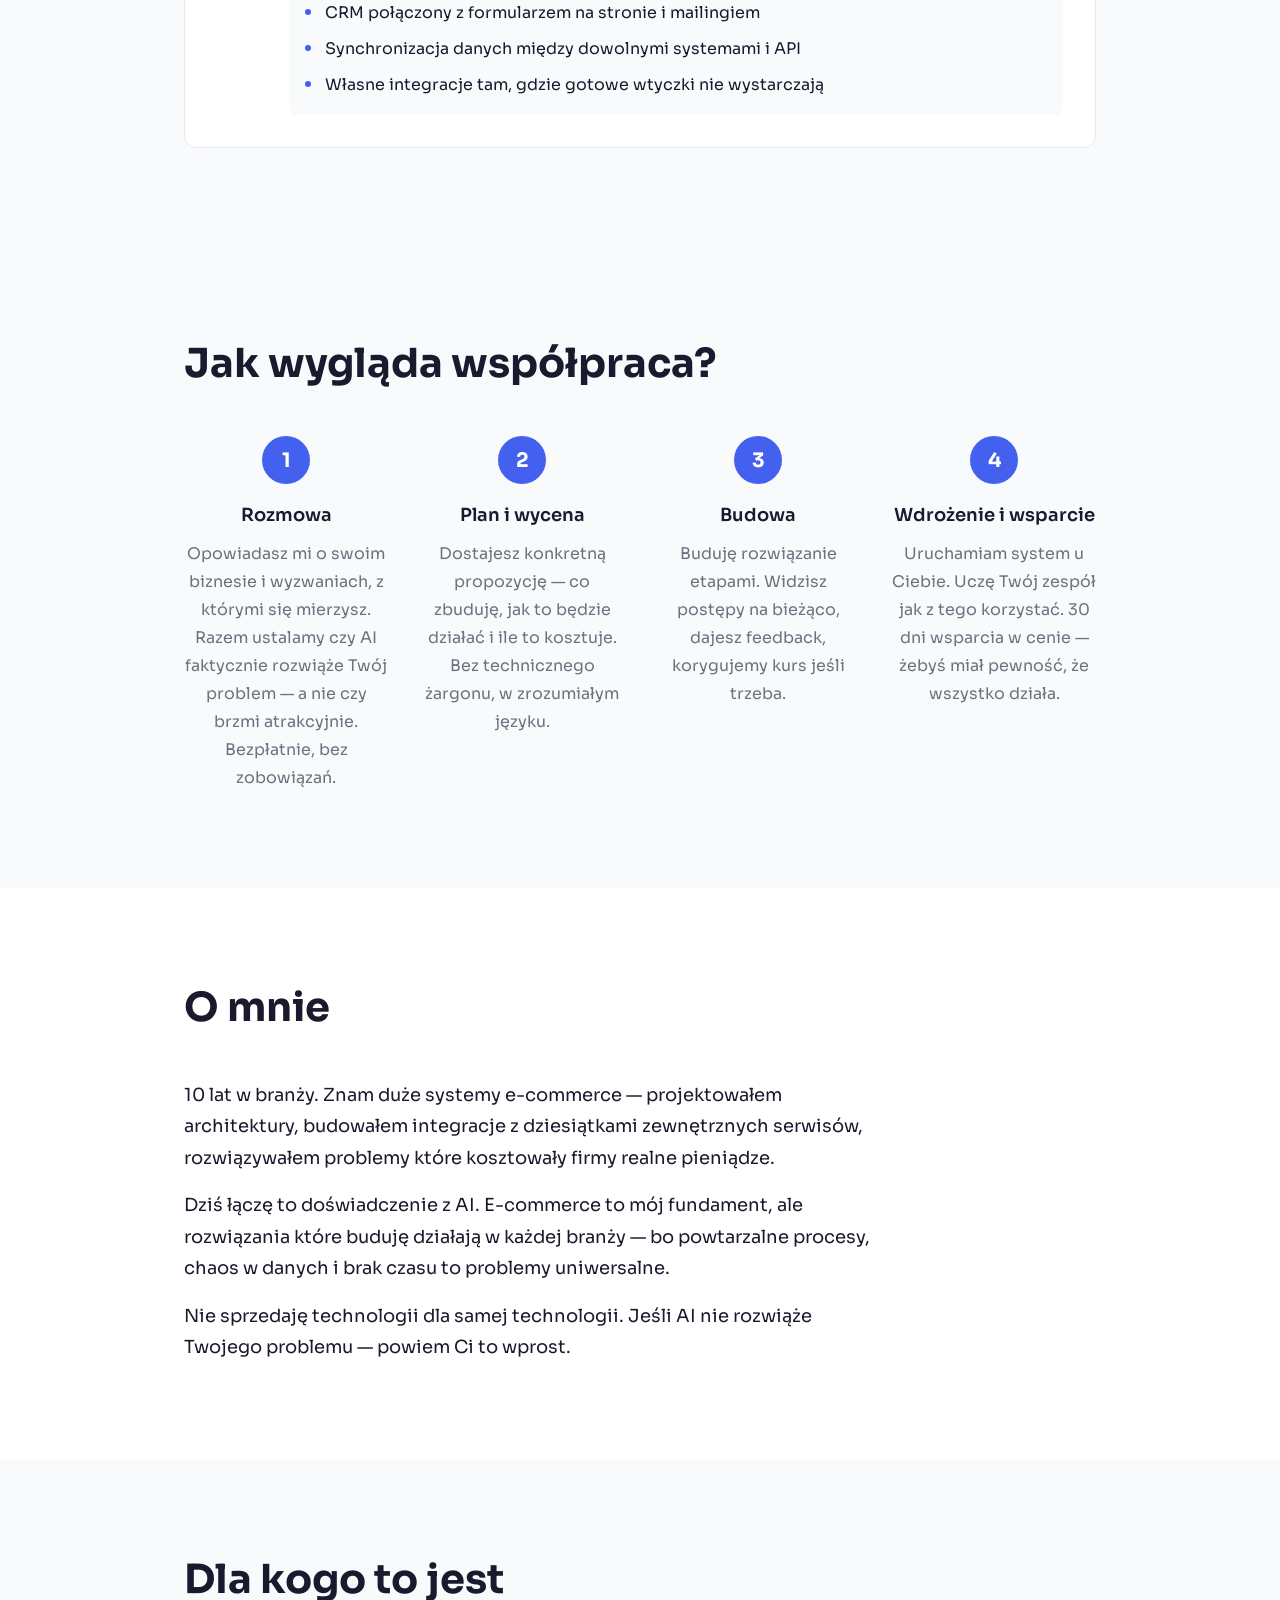
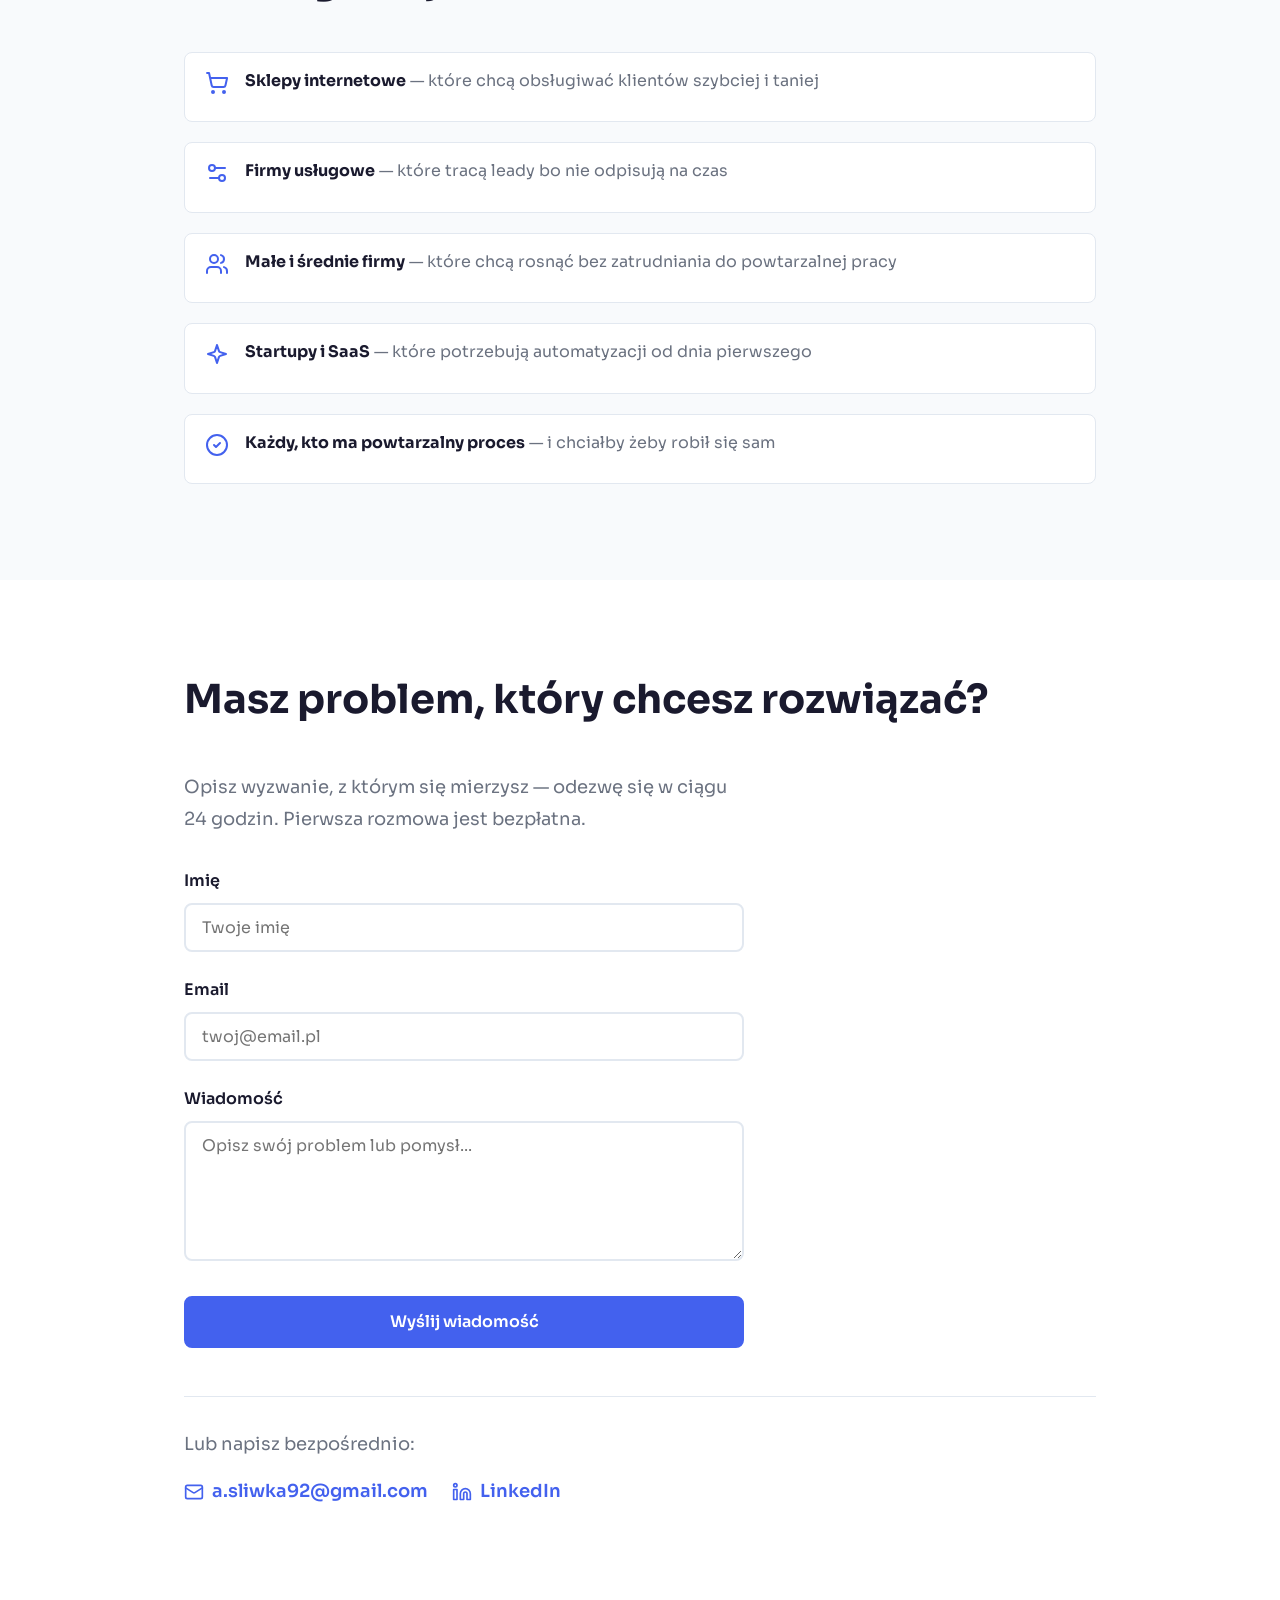
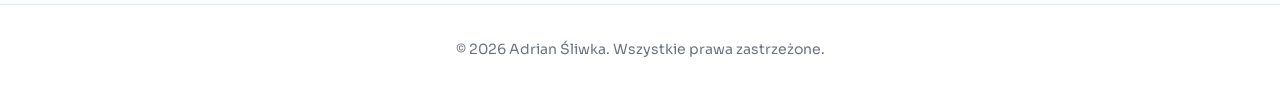
==== commit 2a883789: "werwer" ====
--- a/landing-page/index.html
+++ b/landing-page/index.html
@@ -5,15 +5,15 @@
     <meta name="viewport" content="width=device-width, initial-scale=1.0">
 
     <!-- SEO Meta Tags -->
-    <title>Adrian Śliwka — Automatyzacja dla sklepów internetowych</title>
-    <meta name="description" content="Automatyzuję obsługę klienta, opisy produktów i procesy w e-commerce. 10 lat doświadczenia. Bezpłatna konsultacja.">
+    <title>Adrian Śliwka — Agenci AI i automatyzacje dla biznesu</title>
+    <meta name="description" content="Buduję agentów AI i automatyzacje, które przejmują powtarzalne zadania w Twojej firmie. 10 lat doświadczenia. E-commerce, usługi, B2B.">
     <meta name="author" content="Adrian Śliwka">
     <meta name="robots" content="index, follow">
     <link rel="canonical" href="https://sliwka.studio">
 
     <!-- Open Graph -->
-    <meta property="og:title" content="Adrian Śliwka — Automatyzacja dla sklepów internetowych">
-    <meta property="og:description" content="Automatyzuję obsługę klienta, opisy produktów i procesy w e-commerce. 10 lat doświadczenia.">
+    <meta property="og:title" content="Adrian Śliwka — Agenci AI i automatyzacje dla biznesu">
+    <meta property="og:description" content="Buduję agentów AI i automatyzacje, które przejmują powtarzalne zadania w Twojej firmie. 10 lat doświadczenia. E-commerce, usługi, B2B.">
     <meta property="og:url" content="https://sliwka.studio">
     <meta property="og:type" content="website">
     <meta property="og:locale" content="pl_PL">
@@ -21,8 +21,8 @@
 
     <!-- Twitter Card -->
     <meta name="twitter:card" content="summary_large_image">
-    <meta name="twitter:title" content="Adrian Śliwka — Automatyzacja dla sklepów internetowych">
-    <meta name="twitter:description" content="Automatyzuję obsługę klienta, opisy produktów i procesy w e-commerce. 10 lat doświadczenia.">
+    <meta name="twitter:title" content="Adrian Śliwka — Agenci AI i automatyzacje dla biznesu">
+    <meta name="twitter:description" content="Buduję agentów AI i automatyzacje, które przejmują powtarzalne zadania w Twojej firmie. 10 lat doświadczenia. E-commerce, usługi, B2B.">
 
     <!-- Favicon (inline SVG) -->
     <link rel="icon" type="image/svg+xml" href="data:image/svg+xml,<svg xmlns='http://www.w3.org/2000/svg' viewBox='0 0 100 100'><rect fill='%234361ee' width='100' height='100' rx='20'/><text x='50' y='68' font-family='system-ui' font-size='60' font-weight='bold' fill='white' text-anchor='middle'>S</text></svg>">
@@ -389,9 +389,68 @@
             gap: var(--space-4);
         }
 
+        /* ==================== Problems Section ==================== */
+        .problems {
+            background: var(--color-surface);
+        }
+
+        .problems__grid {
+            display: grid;
+            gap: var(--space-6);
+        }
+
+        @media (min-width: 768px) {
+            .problems__grid {
+                grid-template-columns: repeat(2, 1fr);
+                gap: var(--space-8);
+            }
+        }
+
+        .problem-card {
+            background: var(--color-background);
+            border-radius: var(--border-radius-lg);
+            padding: var(--space-6);
+            border: 1px solid var(--color-border);
+        }
+
+        .problem-card__icon {
+            color: var(--color-accent);
+            margin-bottom: var(--space-4);
+        }
+
+        .problem-card__title {
+            font-size: var(--font-size-lg);
+            font-weight: var(--font-weight-bold);
+            margin-bottom: var(--space-3);
+            line-height: var(--line-height-tight);
+        }
+
+        .problem-card__description {
+            color: var(--color-text-light);
+            font-size: var(--font-size-base);
+        }
+
+        .problems__summary {
+            margin-top: var(--space-8);
+            padding: var(--space-6);
+            background: var(--color-background);
+            border-radius: var(--border-radius-lg);
+            border: 2px solid var(--color-accent);
+            font-size: var(--font-size-lg);
+            text-align: center;
+            color: var(--color-text);
+        }
+
+        @media (min-width: 768px) {
+            .problems__summary {
+                margin-top: var(--space-12);
+                padding: var(--space-8);
+            }
+        }
+
         /* ==================== Projects Section ==================== */
         .projects {
-            background: var(--color-surface);
+            background: var(--color-background);
         }
 
         .projects__grid {
@@ -569,49 +628,100 @@
         }
 
         /* ==================== Services Section ==================== */
-        .services__grid {
-            display: grid;
+        .services {
+            background: var(--color-surface);
+        }
+
+        .services__list {
+            display: flex;
+            flex-direction: column;
             gap: var(--space-8);
         }
 
+        .service-card {
+            background: var(--color-background);
+            border-radius: var(--border-radius-lg);
+            padding: var(--space-6);
+            border: 1px solid var(--color-border);
+        }
+
         @media (min-width: 768px) {
-            .services__grid {
-                grid-template-columns: repeat(3, 1fr);
-            }
-        }
-
-        .service-block {
-            text-align: center;
-        }
-
-        @media (min-width: 768px) {
-            .service-block {
-                text-align: left;
-            }
-        }
-
-        .service-block__icon {
+            .service-card {
+                display: flex;
+                gap: var(--space-6);
+                padding: var(--space-8);
+            }
+        }
+
+        .service-card__icon {
             color: var(--color-accent);
             margin-bottom: var(--space-4);
-            display: flex;
-            justify-content: center;
+            flex-shrink: 0;
         }
 
         @media (min-width: 768px) {
-            .service-block__icon {
-                justify-content: flex-start;
-            }
-        }
-
-        .service-block__title {
+            .service-card__icon {
+                margin-bottom: 0;
+            }
+        }
+
+        .service-card__content {
+            flex: 1;
+        }
+
+        .service-card__title {
             font-size: var(--font-size-xl);
             font-weight: var(--font-weight-bold);
-            margin-bottom: var(--space-3);
-        }
-
-        .service-block__description {
+            margin-bottom: var(--space-4);
+            line-height: var(--line-height-tight);
+        }
+
+        .service-card__description {
             color: var(--color-text-light);
             font-size: var(--font-size-base);
+            margin-bottom: var(--space-6);
+        }
+
+        .service-card__examples {
+            background: var(--color-surface);
+            border-radius: var(--border-radius-md);
+            padding: var(--space-4);
+        }
+
+        .service-card__examples-title {
+            font-weight: var(--font-weight-semibold);
+            font-size: var(--font-size-sm);
+            color: var(--color-text-light);
+            margin-bottom: var(--space-3);
+        }
+
+        .service-card__examples ul {
+            list-style: none;
+            padding: 0;
+            margin: 0;
+        }
+
+        .service-card__examples li {
+            padding-left: var(--space-5);
+            position: relative;
+            margin-bottom: var(--space-2);
+            font-size: var(--font-size-base);
+            color: var(--color-text);
+        }
+
+        .service-card__examples li:last-child {
+            margin-bottom: 0;
+        }
+
+        .service-card__examples li::before {
+            content: "";
+            position: absolute;
+            left: 0;
+            top: 0.6em;
+            width: 6px;
+            height: 6px;
+            background: var(--color-accent);
+            border-radius: 50%;
         }
 
         /* ==================== Process Section ==================== */
@@ -662,7 +772,7 @@
 
         /* ==================== About Section ==================== */
         .about {
-            background: var(--color-surface);
+            background: var(--color-background);
         }
 
         .about__content {
@@ -671,6 +781,57 @@
 
         .about__content p {
             margin-bottom: var(--space-4);
+        }
+
+        .about__content p:last-child {
+            margin-bottom: 0;
+        }
+
+        /* ==================== Audience Section ==================== */
+        .audience {
+            background: var(--color-surface);
+        }
+
+        .audience__grid {
+            display: flex;
+            flex-direction: column;
+            gap: var(--space-4);
+        }
+
+        @media (min-width: 768px) {
+            .audience__grid {
+                gap: var(--space-5);
+            }
+        }
+
+        .audience-item {
+            display: flex;
+            align-items: flex-start;
+            gap: var(--space-4);
+            background: var(--color-background);
+            padding: var(--space-4) var(--space-5);
+            border-radius: var(--border-radius-md);
+            border: 1px solid var(--color-border);
+        }
+
+        .audience-item__icon {
+            color: var(--color-accent);
+            flex-shrink: 0;
+            margin-top: 2px;
+        }
+
+        .audience-item__content {
+            font-size: var(--font-size-base);
+            line-height: var(--line-height-normal);
+        }
+
+        .audience-item__content strong {
+            font-weight: var(--font-weight-bold);
+            color: var(--color-text);
+        }
+
+        .audience-item__content span {
+            color: var(--color-text-light);
         }
 
         /* ==================== Contact Section ==================== */
@@ -866,14 +1027,79 @@
         <section class="hero" id="hero">
             <div class="container">
                 <h1 class="hero__name">Adrian Śliwka</h1>
-                <p class="hero__tagline">Oszczędzam Twój czas. Automatyzuję powtarzalne zadania w sklepach internetowych.</p>
+                <p class="hero__tagline">Buduję agentów AI i automatyzacje, które pracują za Ciebie</p>
                 <p class="hero__description">
-                    10 lat w e-commerce. Buduję rozwiązania, które odpowiadają klientom,
-                    generują opisy produktów i synchronizują dane — bez Twojego udziału.
+                    Twój zespół traci godziny na powtarzalne zadania — odpowiadanie na te same pytania, ręczne przetwarzanie danych, pilnowanie statusów. Buduję rozwiązania AI, które przejmują te obowiązki. Dla e-commerce, usług i każdej firmy, która chce osiągać więcej przy mniejszym nakładzie pracy.
                 </p>
                 <div class="hero__cta">
                     <a href="#projects" class="btn btn--primary">Zobacz projekty</a>
                     <a href="#contact" class="btn btn--secondary">Porozmawiajmy</a>
+                </div>
+            </div>
+        </section>
+
+        <!-- Problem Section -->
+        <section class="problems" id="problems">
+            <div class="container">
+                <h2 class="section__title">Brzmi znajomo?</h2>
+
+                <div class="problems__grid">
+                    <div class="problem-card">
+                        <div class="problem-card__icon">
+                            <svg width="32" height="32" viewBox="0 0 24 24" fill="none" stroke="currentColor" stroke-width="1.5" stroke-linecap="round" stroke-linejoin="round">
+                                <path d="M21 15a2 2 0 0 1-2 2H7l-4 4V5a2 2 0 0 1 2-2h14a2 2 0 0 1 2 2z"/>
+                                <path d="M8 10h.01"/>
+                                <path d="M12 10h.01"/>
+                                <path d="M16 10h.01"/>
+                            </svg>
+                        </div>
+                        <h3 class="problem-card__title">Twój zespół odpowiada na te same pytania dzień w dzień</h3>
+                        <p class="problem-card__description">
+                            Klienci pytają o status zamówienia, cennik, dostępność — a Twój zespół traci na to godziny zamiast zajmować się tym, co naprawdę ważne.
+                        </p>
+                    </div>
+
+                    <div class="problem-card">
+                        <div class="problem-card__icon">
+                            <svg width="32" height="32" viewBox="0 0 24 24" fill="none" stroke="currentColor" stroke-width="1.5" stroke-linecap="round" stroke-linejoin="round">
+                                <rect width="18" height="18" x="3" y="3" rx="2"/>
+                                <path d="M3 9h18"/>
+                                <path d="M9 21V9"/>
+                            </svg>
+                        </div>
+                        <h3 class="problem-card__title">Ręcznie przetwarzacie dane, które mogłyby płynąć same</h3>
+                        <p class="problem-card__description">
+                            Kopiowanie z maila do systemu, aktualizowanie Excela, generowanie raportów — to wszystko da się zautomatyzować.
+                        </p>
+                    </div>
+
+                    <div class="problem-card">
+                        <div class="problem-card__icon">
+                            <svg width="32" height="32" viewBox="0 0 24 24" fill="none" stroke="currentColor" stroke-width="1.5" stroke-linecap="round" stroke-linejoin="round">
+                                <circle cx="12" cy="12" r="10"/>
+                                <polyline points="12 6 12 12 16 14"/>
+                            </svg>
+                        </div>
+                        <h3 class="problem-card__title">Klienci czekają, bo nikt nie odpisuje po godzinach</h3>
+                        <p class="problem-card__description">
+                            Twoja konkurencja odpowiada w 30 sekund. Ty odpowiadasz rano następnego dnia. Tracisz leady i klientów.
+                        </p>
+                    </div>
+
+                    <div class="problem-card">
+                        <div class="problem-card__icon">
+                            <svg width="32" height="32" viewBox="0 0 24 24" fill="none" stroke="currentColor" stroke-width="1.5" stroke-linecap="round" stroke-linejoin="round">
+                                <path d="M16 21v-2a4 4 0 0 0-4-4H6a4 4 0 0 0-4 4v2"/>
+                                <circle cx="9" cy="7" r="4"/>
+                                <path d="M22 21v-2a4 4 0 0 0-3-3.87"/>
+                                <path d="M16 3.13a4 4 0 0 1 0 7.75"/>
+                            </svg>
+                        </div>
+                        <h3 class="problem-card__title">Chciałbyś skalować, ale nie chcesz zatrudniać kolejnych osób do powtarzalnej pracy</h3>
+                        <p class="problem-card__description">
+                            Agent AI pracuje 24/7, nie bierze urlopów i obsługuje 100 rozmów jednocześnie.
+                        </p>
+                    </div>
                 </div>
             </div>
         </section>
@@ -978,11 +1204,11 @@
         <!-- Services Section -->
         <section class="services" id="services">
             <div class="container">
-                <h2 class="section__title">Co oferuję</h2>
-
-                <div class="services__grid">
-                    <div class="service-block">
-                        <div class="service-block__icon">
+                <h2 class="section__title">Co mogę dla Ciebie zbudować</h2>
+
+                <div class="services__list">
+                    <div class="service-card">
+                        <div class="service-card__icon">
                             <svg width="48" height="48" viewBox="0 0 24 24" fill="none" stroke="currentColor" stroke-width="1.5" stroke-linecap="round" stroke-linejoin="round">
                                 <path d="M12 8V4H8"/>
                                 <rect width="16" height="12" x="4" y="8" rx="2"/>
@@ -992,29 +1218,50 @@
                                 <path d="M9 13v2"/>
                             </svg>
                         </div>
-                        <h3 class="service-block__title">Klienci czekają na odpowiedź?</h3>
-                        <p class="service-block__description">
-                            Twój asystent odpowiada na pytania o zamówienia, zwroty i dostępność.
-                            W 5 sekund, 24/7, bez angażowania zespołu.
-                        </p>
-                    </div>
-
-                    <div class="service-block">
-                        <div class="service-block__icon">
+                        <div class="service-card__content">
+                            <h3 class="service-card__title">Agenci AI — Twój nowy pracownik, który nie śpi</h3>
+                            <p class="service-card__description">
+                                Inteligentny asystent, który rozmawia z Twoimi klientami, odpowiada na pytania, zbiera leady i rozwiązuje problemy — na czacie, mailu lub w dowolnym kanale. Podpięty pod Twoje dane, więc zna ofertę, statusy i historię. Działa 24/7. Gdy napotka złożony problem — przekazuje sprawę człowiekowi.
+                            </p>
+                            <div class="service-card__examples">
+                                <p class="service-card__examples-title">Przykłady zastosowań:</p>
+                                <ul>
+                                    <li>Obsługa klienta w sklepie internetowym</li>
+                                    <li>Zbieranie i kwalifikacja leadów na stronie usługowej</li>
+                                    <li>Asystent wewnętrzny dla zespołu (odpowiedzi na pytania o procedury, dokumenty, onboarding)</li>
+                                    <li>Wsparcie pacjentów w klinice (rejestracja, FAQ, przypomnienia)</li>
+                                </ul>
+                            </div>
+                        </div>
+                    </div>
+
+                    <div class="service-card">
+                        <div class="service-card__icon">
                             <svg width="48" height="48" viewBox="0 0 24 24" fill="none" stroke="currentColor" stroke-width="1.5" stroke-linecap="round" stroke-linejoin="round">
                                 <path d="M12 22c5.523 0 10-4.477 10-10S17.523 2 12 2 2 6.477 2 12s4.477 10 10 10z"/>
                                 <path d="m9 12 2 2 4-4"/>
                             </svg>
                         </div>
-                        <h3 class="service-block__title">Brak czasu na opisy produktów?</h3>
-                        <p class="service-block__description">
-                            Generator tworzy unikalne opisy SEO dla setek produktów.
-                            Godziny zamiast tygodni ręcznej pracy.
-                        </p>
-                    </div>
-
-                    <div class="service-block">
-                        <div class="service-block__icon">
+                        <div class="service-card__content">
+                            <h3 class="service-card__title">Automatyzacje — koniec z powtarzalną pracą</h3>
+                            <p class="service-card__description">
+                                Jeśli Twój zespół wykonuje powtarzalne czynności — przekształcam je w automatyczny proces. Dane przepływają same, raporty generują się same, powiadomienia wysyłają się same. Zespół może skupić się na tym, co wymaga kreatywności i decyzji.
+                            </p>
+                            <div class="service-card__examples">
+                                <p class="service-card__examples-title">Przykłady zastosowań:</p>
+                                <ul>
+                                    <li>Automatyczne przetwarzanie zamówień i synchronizacja między systemami</li>
+                                    <li>Generowanie raportów dziennych/tygodniowych bez udziału człowieka</li>
+                                    <li>Powiadomienia i alerty (nowe zamówienie, niski stan, niezapłacona faktura)</li>
+                                    <li>Automatyzacja obiegu dokumentów — faktury, umowy, formularze</li>
+                                    <li>Tworzenie opisów produktów i treści marketingowych z pomocą AI</li>
+                                </ul>
+                            </div>
+                        </div>
+                    </div>
+
+                    <div class="service-card">
+                        <div class="service-card__icon">
                             <svg width="48" height="48" viewBox="0 0 24 24" fill="none" stroke="currentColor" stroke-width="1.5" stroke-linecap="round" stroke-linejoin="round">
                                 <rect width="8" height="8" x="2" y="2" rx="2"/>
                                 <path d="M14 2c1.1 0 2 .9 2 2v4c0 1.1-.9 2-2 2h-4"/>
@@ -1022,11 +1269,21 @@
                                 <path d="M10 22c-1.1 0-2-.9-2-2v-4c0-1.1.9-2 2-2h4"/>
                             </svg>
                         </div>
-                        <h3 class="service-block__title">Dane w 5 różnych miejscach?</h3>
-                        <p class="service-block__description">
-                            Allegro, BaseLinker, magazyn, kurierzy — jedna synchronizacja.
-                            Koniec z ręcznym kopiowaniem między arkuszami.
-                        </p>
+                        <div class="service-card__content">
+                            <h3 class="service-card__title">Integracje — wszystko połączone w jedno</h3>
+                            <p class="service-card__description">
+                                Twoje narzędzia nie komunikują się ze sobą? Sklep nie widzi magazynu, CRM nie wie o nowym kliencie, a dane są kopiowane ręcznie z systemu do systemu. Integruję to w spójną całość — żeby informacja przepływała automatycznie tam, gdzie jest potrzebna.
+                            </p>
+                            <div class="service-card__examples">
+                                <p class="service-card__examples-title">Przykłady zastosowań:</p>
+                                <ul>
+                                    <li>Sklep ↔ magazyn ↔ kurier ↔ księgowość — jeden przepływ</li>
+                                    <li>CRM połączony z formularzem na stronie i mailingiem</li>
+                                    <li>Synchronizacja danych między dowolnymi systemami i API</li>
+                                    <li>Własne integracje tam, gdzie gotowe wtyczki nie wystarczają</li>
+                                </ul>
+                            </div>
+                        </div>
                     </div>
                 </div>
             </div>
@@ -1040,19 +1297,17 @@
                 <div class="process__grid">
                     <div class="process-step">
                         <div class="process-step__number">1</div>
-                        <h3 class="process-step__title">Rozmowa wstępna</h3>
+                        <h3 class="process-step__title">Rozmowa</h3>
                         <p class="process-step__description">
-                            Poznaję Twój biznes, problemy i cele.
-                            Określamy czy AI ma sens. Bezpłatnie.
+                            Opowiadasz mi o swoim biznesie i wyzwaniach, z którymi się mierzysz. Razem ustalamy czy AI faktycznie rozwiąże Twój problem — a nie czy brzmi atrakcyjnie. Bezpłatnie, bez zobowiązań.
                         </p>
                     </div>
 
                     <div class="process-step">
                         <div class="process-step__number">2</div>
-                        <h3 class="process-step__title">Propozycja</h3>
+                        <h3 class="process-step__title">Plan i wycena</h3>
                         <p class="process-step__description">
-                            Przedstawiam koncepcję, zakres i wycenę.
-                            Bez zobowiązań.
+                            Dostajesz konkretną propozycję — co zbuduję, jak to będzie działać i ile to kosztuje. Bez technicznego żargonu, w zrozumiałym języku.
                         </p>
                     </div>
 
@@ -1060,17 +1315,15 @@
                         <div class="process-step__number">3</div>
                         <h3 class="process-step__title">Budowa</h3>
                         <p class="process-step__description">
-                            Tworzę rozwiązanie etapami.
-                            Na bieżąco pokazuję postępy.
+                            Buduję rozwiązanie etapami. Widzisz postępy na bieżąco, dajesz feedback, korygujemy kurs jeśli trzeba.
                         </p>
                     </div>
 
                     <div class="process-step">
                         <div class="process-step__number">4</div>
-                        <h3 class="process-step__title">Wdrożenie</h3>
+                        <h3 class="process-step__title">Wdrożenie i wsparcie</h3>
                         <p class="process-step__description">
-                            Uruchamiam system u Ciebie.
-                            30 dni wsparcia w cenie.
+                            Uruchamiam system u Ciebie. Uczę Twój zespół jak z tego korzystać. 30 dni wsparcia w cenie — żebyś miał pewność, że wszystko działa.
                         </p>
                     </div>
                 </div>
@@ -1083,25 +1336,101 @@
                 <h2 class="section__title">O mnie</h2>
                 <div class="about__content">
                     <p>
-                        10 lat buduję systemy dla e-commerce — od małych sklepów po platformy
-                        obsługujące tysiące zamówień dziennie. Znam problemy od środka:
-                        wiem co blokuje skalowanie i gdzie tracisz czas.
+                        10 lat w branży. Znam duże systemy e-commerce — projektowałem architektury, budowałem integracje z dziesiątkami zewnętrznych serwisów, rozwiązywałem problemy które kosztowały firmy realne pieniądze.
                     </p>
                     <p>
-                        Dziś automatyzuję te wąskie gardła. Nie sprzedaję technologii —
-                        rozwiązuję konkretne problemy, które sam wielokrotnie napotykałem.
+                        Dziś łączę to doświadczenie z AI. E-commerce to mój fundament, ale rozwiązania które buduję działają w każdej branży — bo powtarzalne procesy, chaos w danych i brak czasu to problemy uniwersalne.
+                    </p>
+                    <p>
+                        Nie sprzedaję technologii dla samej technologii. Jeśli AI nie rozwiąże Twojego problemu — powiem Ci to wprost.
                     </p>
                 </div>
             </div>
         </section>
 
+        <!-- Target Audience Section -->
+        <section class="audience" id="audience">
+            <div class="container">
+                <h2 class="section__title">Dla kogo to jest</h2>
+                <div class="audience__grid">
+                    <div class="audience-item">
+                        <div class="audience-item__icon">
+                            <svg width="24" height="24" viewBox="0 0 24 24" fill="none" stroke="currentColor" stroke-width="2" stroke-linecap="round" stroke-linejoin="round">
+                                <circle cx="8" cy="21" r="1"/>
+                                <circle cx="19" cy="21" r="1"/>
+                                <path d="M2.05 2.05h2l2.66 12.42a2 2 0 0 0 2 1.58h9.78a2 2 0 0 0 1.95-1.57l1.65-7.43H5.12"/>
+                            </svg>
+                        </div>
+                        <div class="audience-item__content">
+                            <strong>Sklepy internetowe</strong>
+                            <span>— które chcą obsługiwać klientów szybciej i taniej</span>
+                        </div>
+                    </div>
+
+                    <div class="audience-item">
+                        <div class="audience-item__icon">
+                            <svg width="24" height="24" viewBox="0 0 24 24" fill="none" stroke="currentColor" stroke-width="2" stroke-linecap="round" stroke-linejoin="round">
+                                <path d="M20 7h-9"/>
+                                <path d="M14 17H5"/>
+                                <circle cx="17" cy="17" r="3"/>
+                                <circle cx="7" cy="7" r="3"/>
+                            </svg>
+                        </div>
+                        <div class="audience-item__content">
+                            <strong>Firmy usługowe</strong>
+                            <span>— które tracą leady bo nie odpisują na czas</span>
+                        </div>
+                    </div>
+
+                    <div class="audience-item">
+                        <div class="audience-item__icon">
+                            <svg width="24" height="24" viewBox="0 0 24 24" fill="none" stroke="currentColor" stroke-width="2" stroke-linecap="round" stroke-linejoin="round">
+                                <path d="M16 21v-2a4 4 0 0 0-4-4H6a4 4 0 0 0-4 4v2"/>
+                                <circle cx="9" cy="7" r="4"/>
+                                <path d="M22 21v-2a4 4 0 0 0-3-3.87"/>
+                                <path d="M16 3.13a4 4 0 0 1 0 7.75"/>
+                            </svg>
+                        </div>
+                        <div class="audience-item__content">
+                            <strong>Małe i średnie firmy</strong>
+                            <span>— które chcą rosnąć bez zatrudniania do powtarzalnej pracy</span>
+                        </div>
+                    </div>
+
+                    <div class="audience-item">
+                        <div class="audience-item__icon">
+                            <svg width="24" height="24" viewBox="0 0 24 24" fill="none" stroke="currentColor" stroke-width="2" stroke-linecap="round" stroke-linejoin="round">
+                                <path d="m12 3-1.912 5.813a2 2 0 0 1-1.275 1.275L3 12l5.813 1.912a2 2 0 0 1 1.275 1.275L12 21l1.912-5.813a2 2 0 0 1 1.275-1.275L21 12l-5.813-1.912a2 2 0 0 1-1.275-1.275L12 3Z"/>
+                            </svg>
+                        </div>
+                        <div class="audience-item__content">
+                            <strong>Startupy i SaaS</strong>
+                            <span>— które potrzebują automatyzacji od dnia pierwszego</span>
+                        </div>
+                    </div>
+
+                    <div class="audience-item">
+                        <div class="audience-item__icon">
+                            <svg width="24" height="24" viewBox="0 0 24 24" fill="none" stroke="currentColor" stroke-width="2" stroke-linecap="round" stroke-linejoin="round">
+                                <path d="M12 22c5.523 0 10-4.477 10-10S17.523 2 12 2 2 6.477 2 12s4.477 10 10 10z"/>
+                                <path d="m9 12 2 2 4-4"/>
+                            </svg>
+                        </div>
+                        <div class="audience-item__content">
+                            <strong>Każdy, kto ma powtarzalny proces</strong>
+                            <span>— i chciałby żeby robił się sam</span>
+                        </div>
+                    </div>
+                </div>
+            </div>
+        </section>
+
         <!-- Contact Section -->
         <section class="contact" id="contact">
             <div class="container">
-                <h2 class="section__title">Chcesz zautomatyzować swój sklep?</h2>
+                <h2 class="section__title">Masz problem, który chcesz rozwiązać?</h2>
                 <p class="contact__intro">
-                    Opisz swój problem lub pomysł — odezwę się w ciągu 24 godzin.
-                    Pierwsze konsultacje są bezpłatne.
+                    Opisz wyzwanie, z którym się mierzysz — odezwę się w ciągu 24 godzin. Pierwsza rozmowa jest bezpłatna.
                 </p>
 
                 <form class="contact__form" id="contactForm" novalidate>
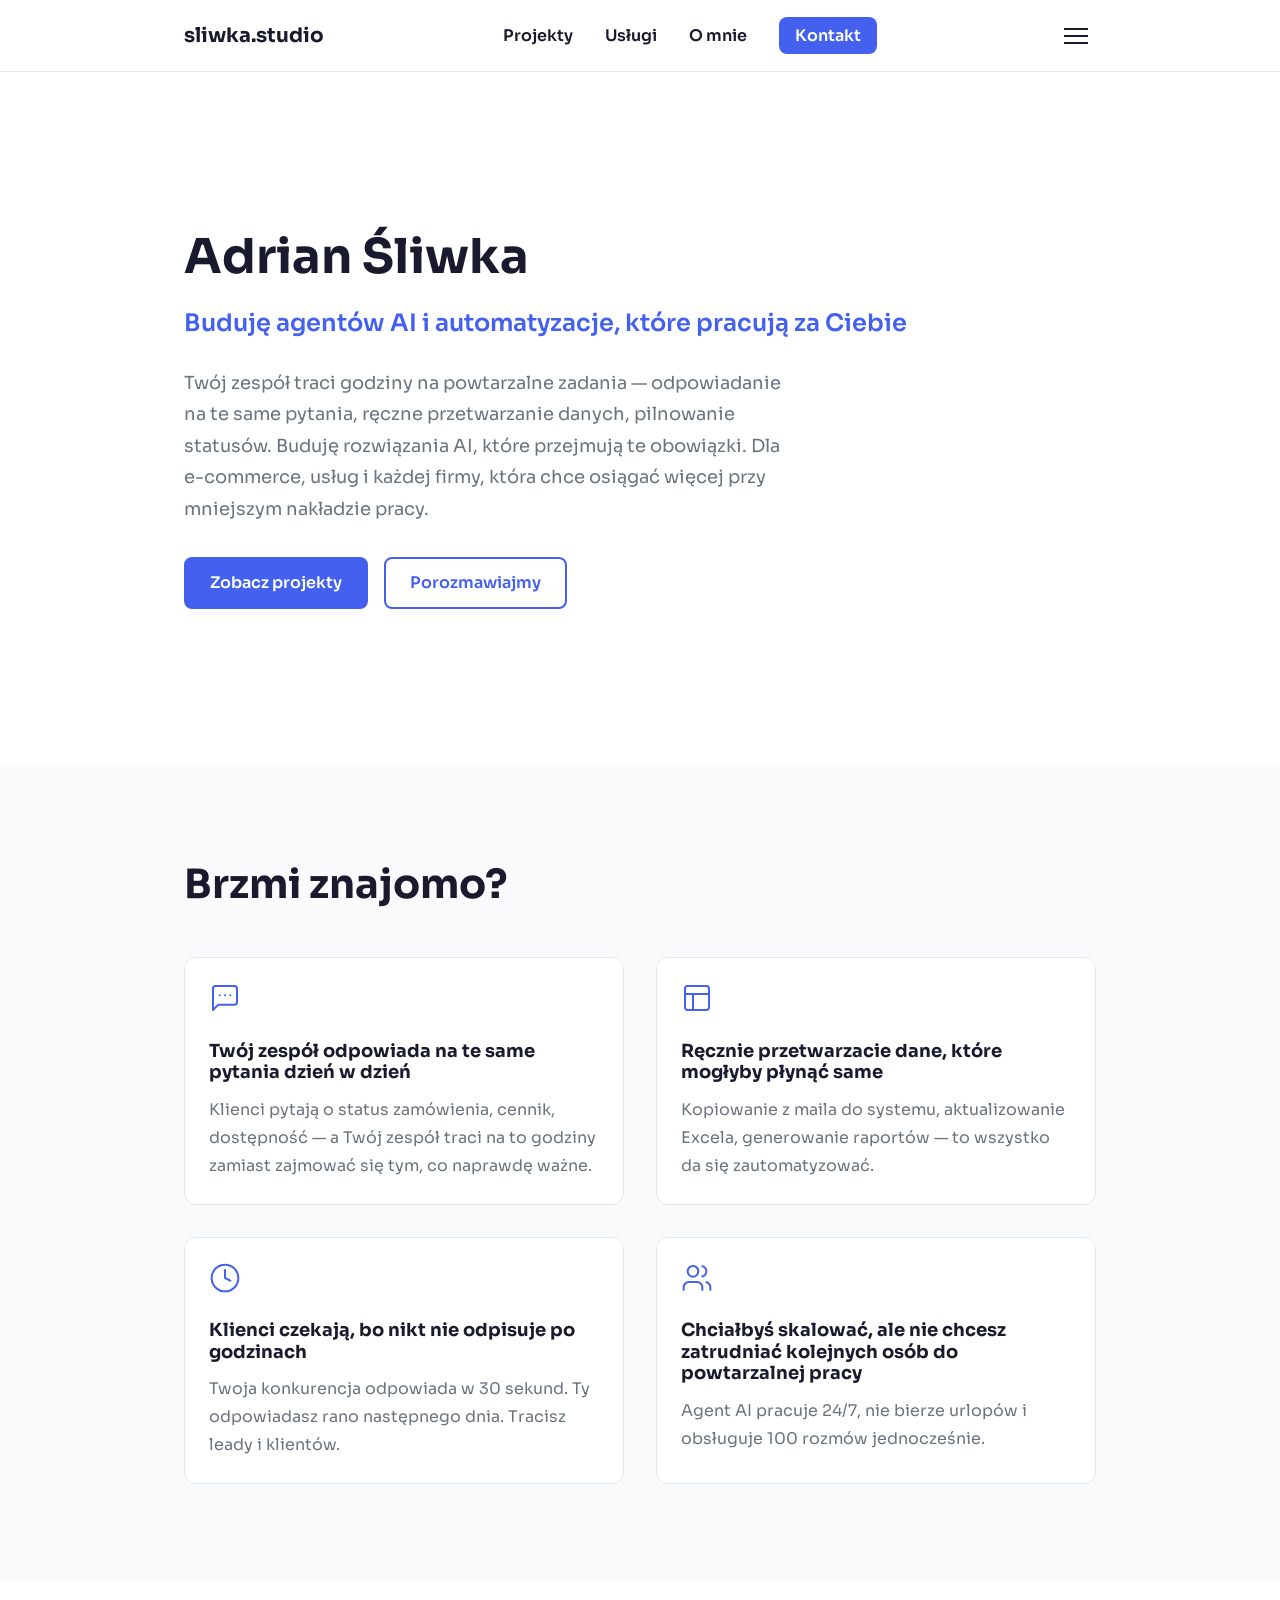
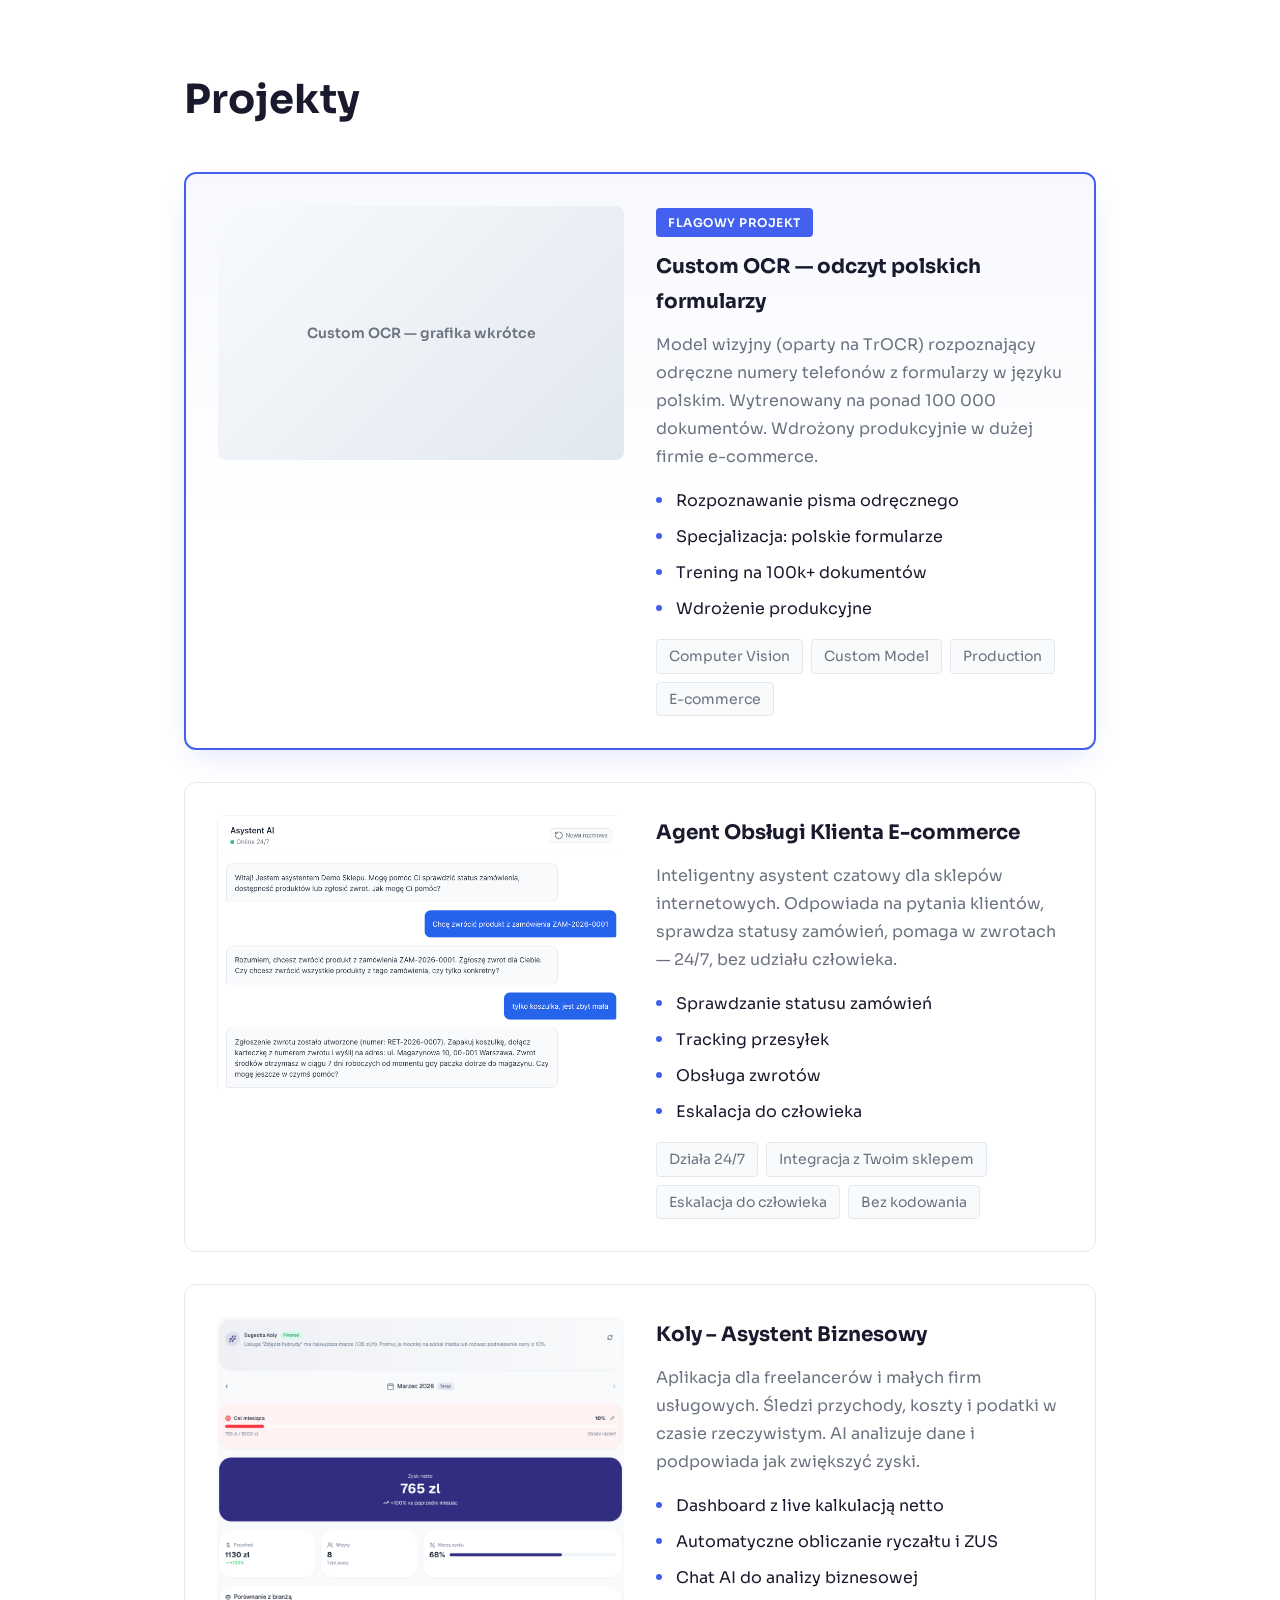
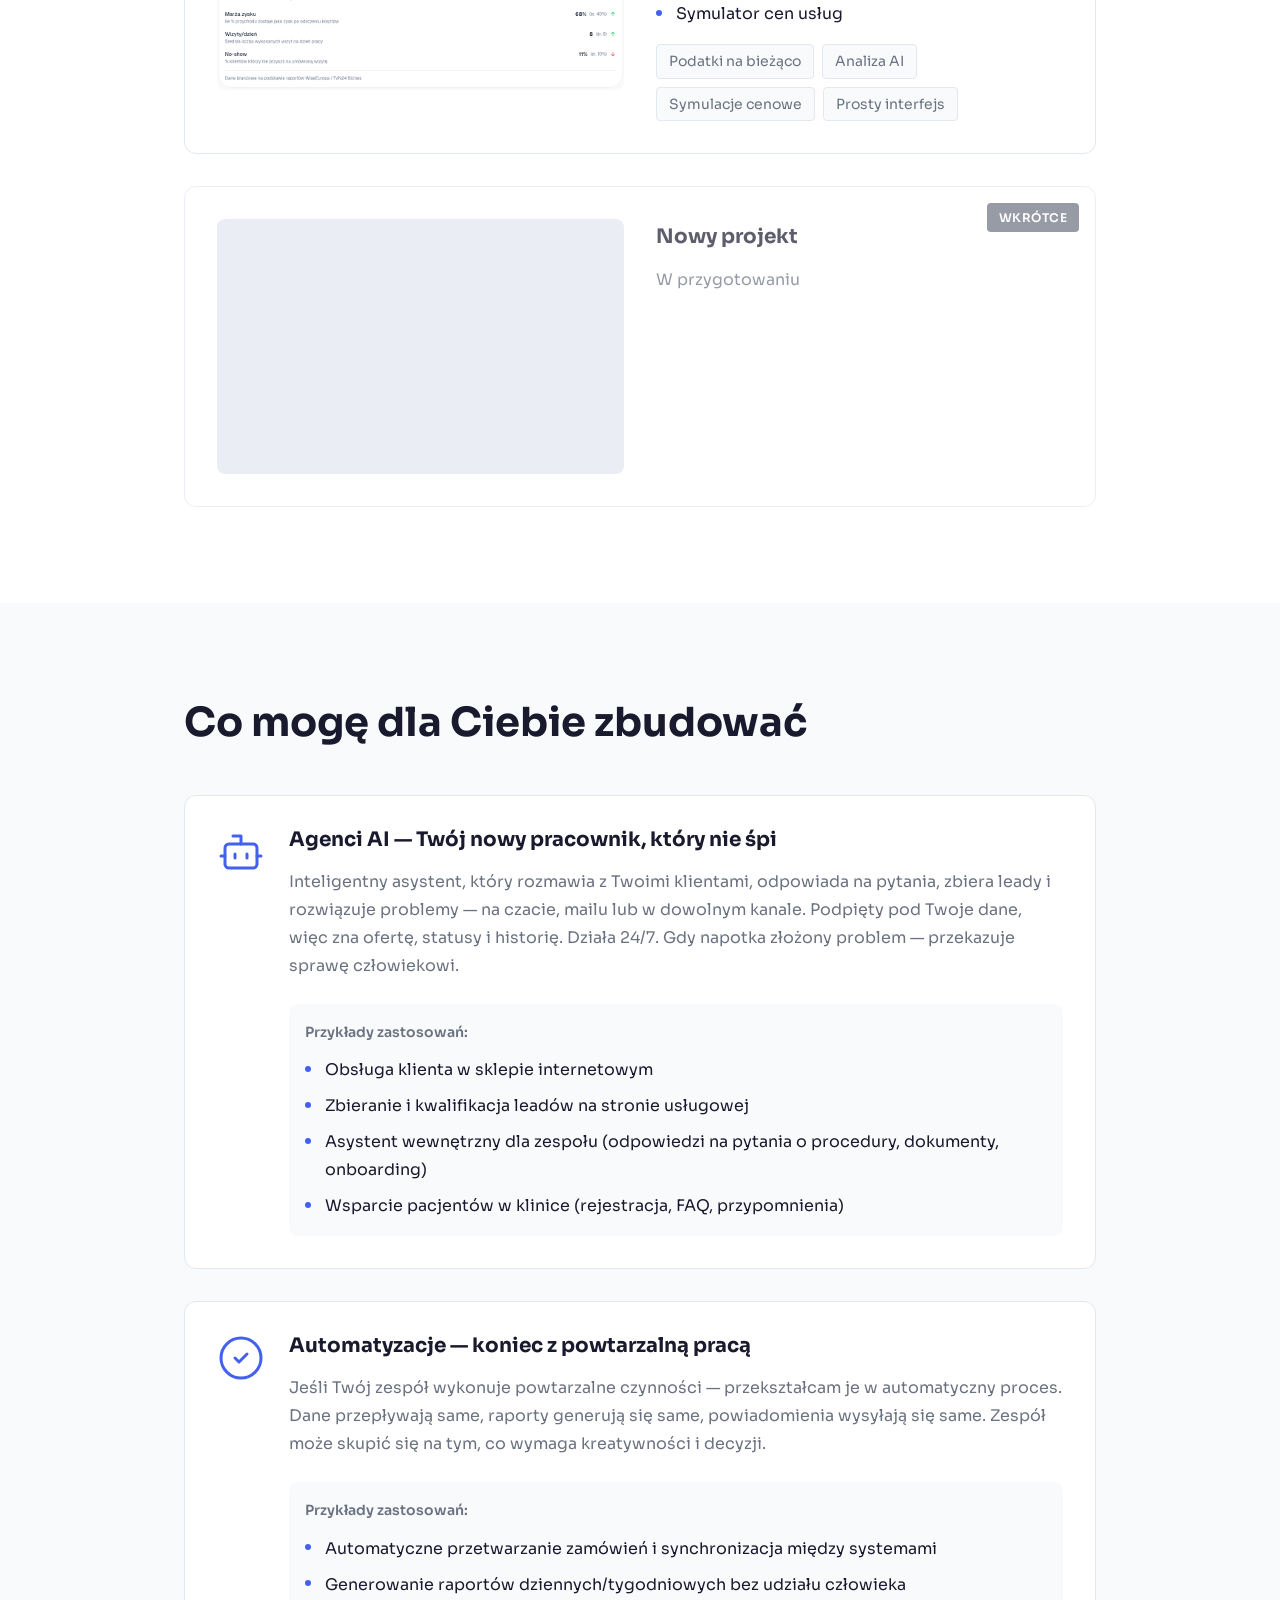
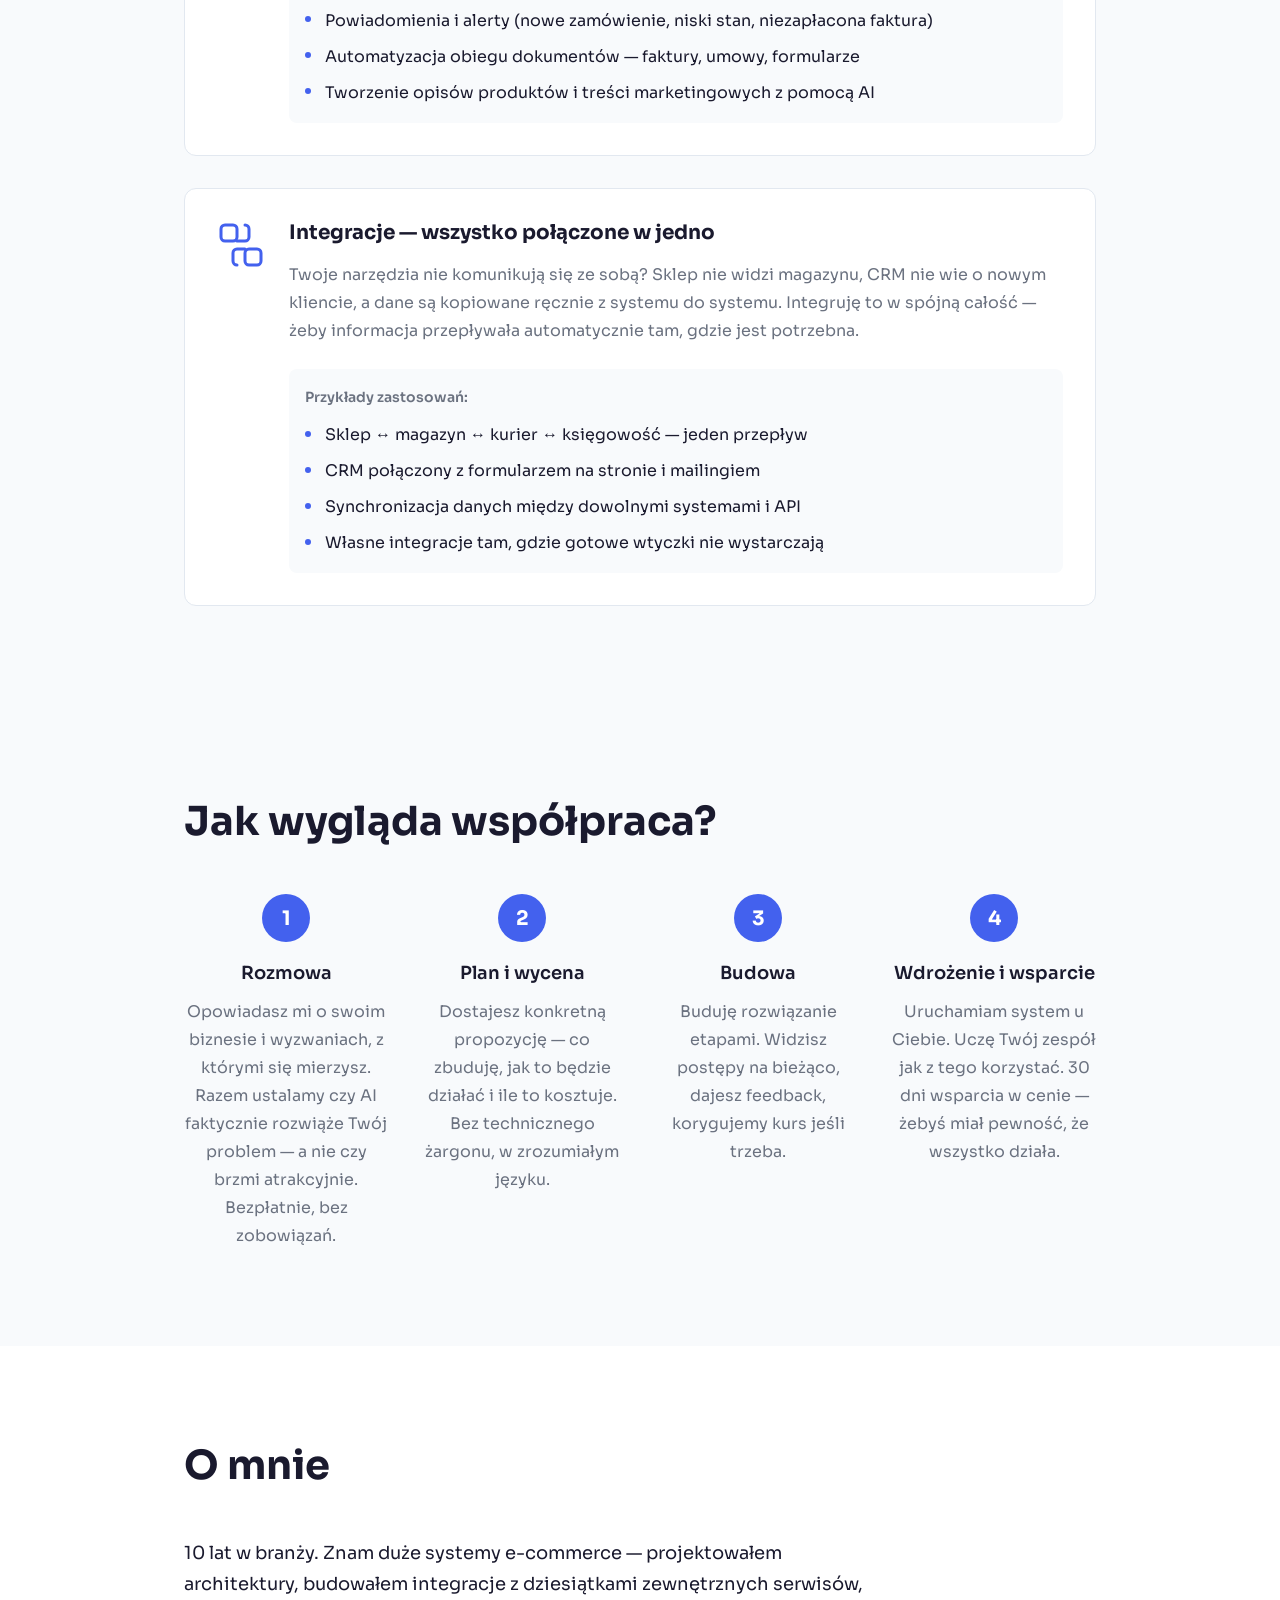
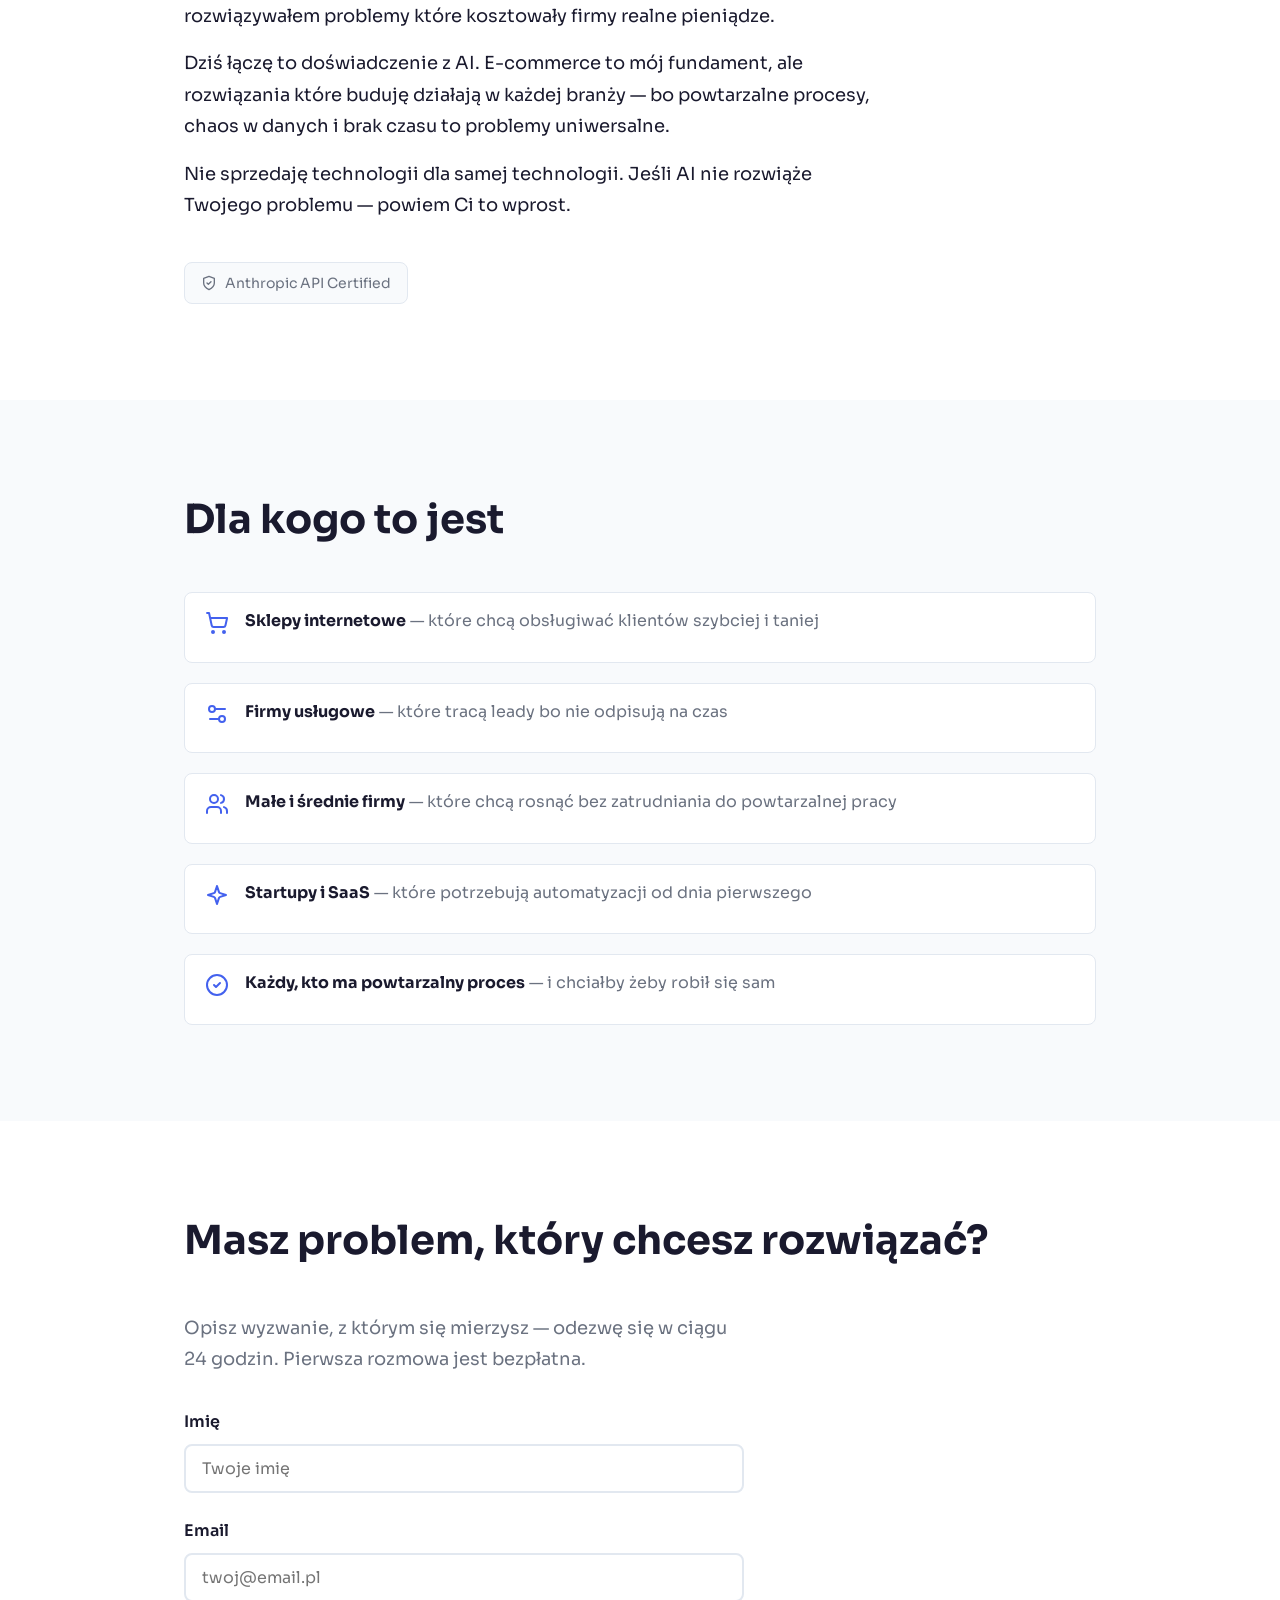
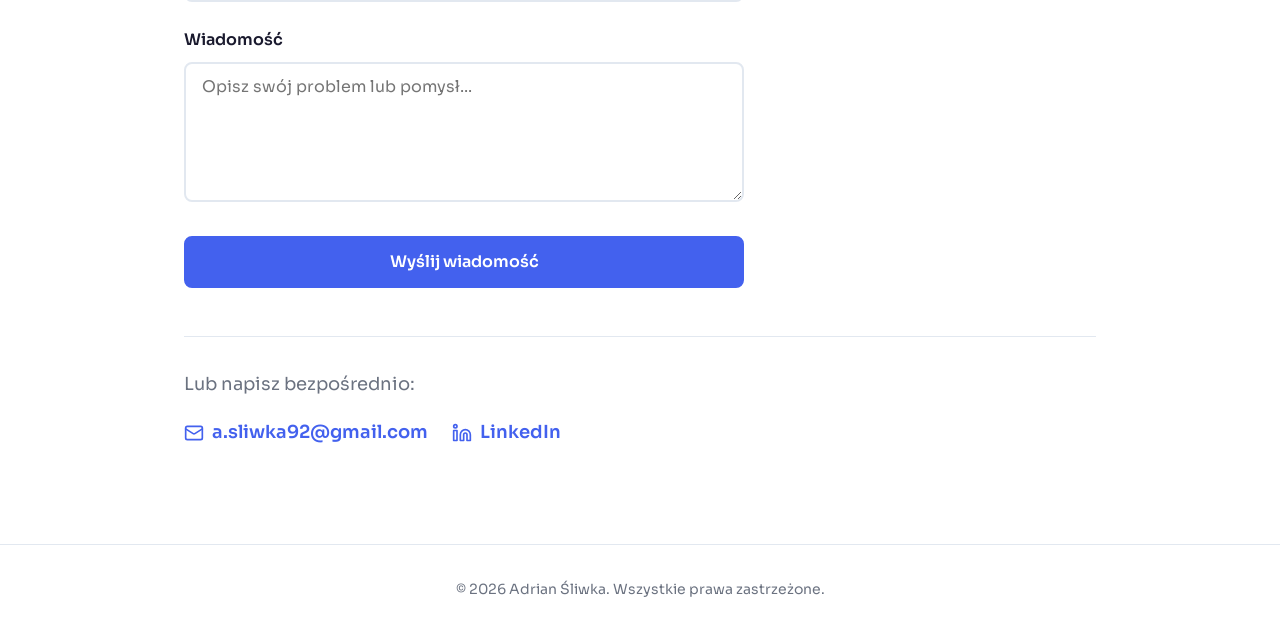
==== commit bfb199d7: "changes" ====
--- a/landing-page/index.html
+++ b/landing-page/index.html
@@ -485,6 +485,39 @@
             }
         }
 
+        .project-card__tech:last-child {
+            margin-bottom: 0;
+        }
+
+        /* Flagship project card */
+        .project-card--flagship {
+            border: 2px solid var(--color-accent);
+            box-shadow: 0 10px 30px -12px rgba(67, 97, 238, 0.25);
+            background: linear-gradient(180deg, rgba(67, 97, 238, 0.04) 0%, var(--color-background) 60%);
+        }
+
+        .project-card__flagship-badge {
+            display: inline-flex;
+            align-items: center;
+            gap: var(--space-2);
+            background: var(--color-accent);
+            color: white;
+            padding: var(--space-1) var(--space-3);
+            border-radius: var(--border-radius-sm);
+            font-size: var(--font-size-xs);
+            font-weight: var(--font-weight-semibold);
+            text-transform: uppercase;
+            letter-spacing: 0.5px;
+            margin-bottom: var(--space-3);
+        }
+
+        .project-card__placeholder--ocr {
+            aspect-ratio: 16 / 10;
+            background: linear-gradient(135deg, rgba(67, 97, 238, 0.12) 0%, rgba(67, 97, 238, 0.04) 100%);
+            color: var(--color-accent);
+            font-weight: var(--font-weight-semibold);
+        }
+
         .project-card__zoom {
             position: relative;
             display: block;
@@ -785,6 +818,34 @@
 
         .about__content p:last-child {
             margin-bottom: 0;
+        }
+
+        .about__certification {
+            display: inline-flex;
+            align-items: center;
+            gap: var(--space-2);
+            margin-top: var(--space-6);
+            padding: var(--space-2) var(--space-4);
+            background: var(--color-surface);
+            border: 1px solid var(--color-border);
+            border-radius: var(--border-radius-md);
+            font-size: var(--font-size-sm);
+            color: var(--color-text-light);
+            text-decoration: none;
+            transition: border-color 0.15s, color 0.15s, background-color 0.15s;
+        }
+
+        .about__certification:hover {
+            border-color: var(--color-accent);
+            color: var(--color-accent);
+            background: var(--color-background);
+            text-decoration: none;
+        }
+
+        .about__certification svg {
+            width: 16px;
+            height: 16px;
+            flex-shrink: 0;
         }
 
         /* ==================== Audience Section ==================== */
@@ -1110,6 +1171,35 @@
                 <h2 class="section__title">Projekty</h2>
 
                 <div class="projects__grid">
+                    <!-- Custom OCR — Flagship Project -->
+                    <article class="project-card project-card--featured project-card--flagship">
+                        <div class="project-card__image">
+                            <!-- TODO: gdy assets/ocr-model.png pojawi się, zastąp placeholder przyciskiem .project-card__zoom z img (wzór: kafelki poniżej). -->
+                            <div class="project-card__placeholder project-card__placeholder--ocr">
+                                <span>Custom OCR — grafika wkrótce</span>
+                            </div>
+                        </div>
+                        <div class="project-card__content">
+                            <span class="project-card__flagship-badge">Flagowy projekt</span>
+                            <h3 class="project-card__title">Custom OCR — odczyt polskich formularzy</h3>
+                            <p class="project-card__description">
+                                Model wizyjny (oparty na TrOCR) rozpoznający odręczne numery telefonów z formularzy w języku polskim. Wytrenowany na ponad 100 000 dokumentów. Wdrożony produkcyjnie w dużej firmie e-commerce.
+                            </p>
+                            <ul class="project-card__features">
+                                <li>Rozpoznawanie pisma odręcznego</li>
+                                <li>Specjalizacja: polskie formularze</li>
+                                <li>Trening na 100k+ dokumentów</li>
+                                <li>Wdrożenie produkcyjne</li>
+                            </ul>
+                            <div class="project-card__tech">
+                                <span class="tech-tag">Computer Vision</span>
+                                <span class="tech-tag">Custom Model</span>
+                                <span class="tech-tag">Production</span>
+                                <span class="tech-tag">E-commerce</span>
+                            </div>
+                        </div>
+                    </article>
+
                     <!-- Main Project -->
                     <article class="project-card project-card--featured">
                         <div class="project-card__image">
@@ -1144,7 +1234,6 @@
                                 <span class="tech-tag">Eskalacja do człowieka</span>
                                 <span class="tech-tag">Bez kodowania</span>
                             </div>
-                            <a href="/chat/" class="btn btn--primary">Zobacz demo</a>
                         </div>
                     </article>
 
@@ -1182,7 +1271,6 @@
                                 <span class="tech-tag">Symulacje cenowe</span>
                                 <span class="tech-tag">Prosty interfejs</span>
                             </div>
-                            <a href="https://sliwka.studio/koly/?demo=true" class="btn btn--primary" target="_blank" rel="noopener">Zobacz demo</a>
                         </div>
                     </article>
 
@@ -1344,6 +1432,16 @@
                     <p>
                         Nie sprzedaję technologii dla samej technologii. Jeśli AI nie rozwiąże Twojego problemu — powiem Ci to wprost.
                     </p>
+                    <a href="https://verify.skilljar.com/c/d997mdyzd6g2"
+                       target="_blank"
+                       rel="noopener noreferrer"
+                       class="about__certification">
+                        <svg viewBox="0 0 24 24" fill="none" stroke="currentColor" stroke-width="2" stroke-linecap="round" stroke-linejoin="round" aria-hidden="true">
+                            <path d="M12 22s8-4 8-10V5l-8-3-8 3v7c0 6 8 10 8 10z"/>
+                            <path d="m9 12 2 2 4-4"/>
+                        </svg>
+                        <span>Anthropic API Certified</span>
+                    </a>
                 </div>
             </div>
         </section>
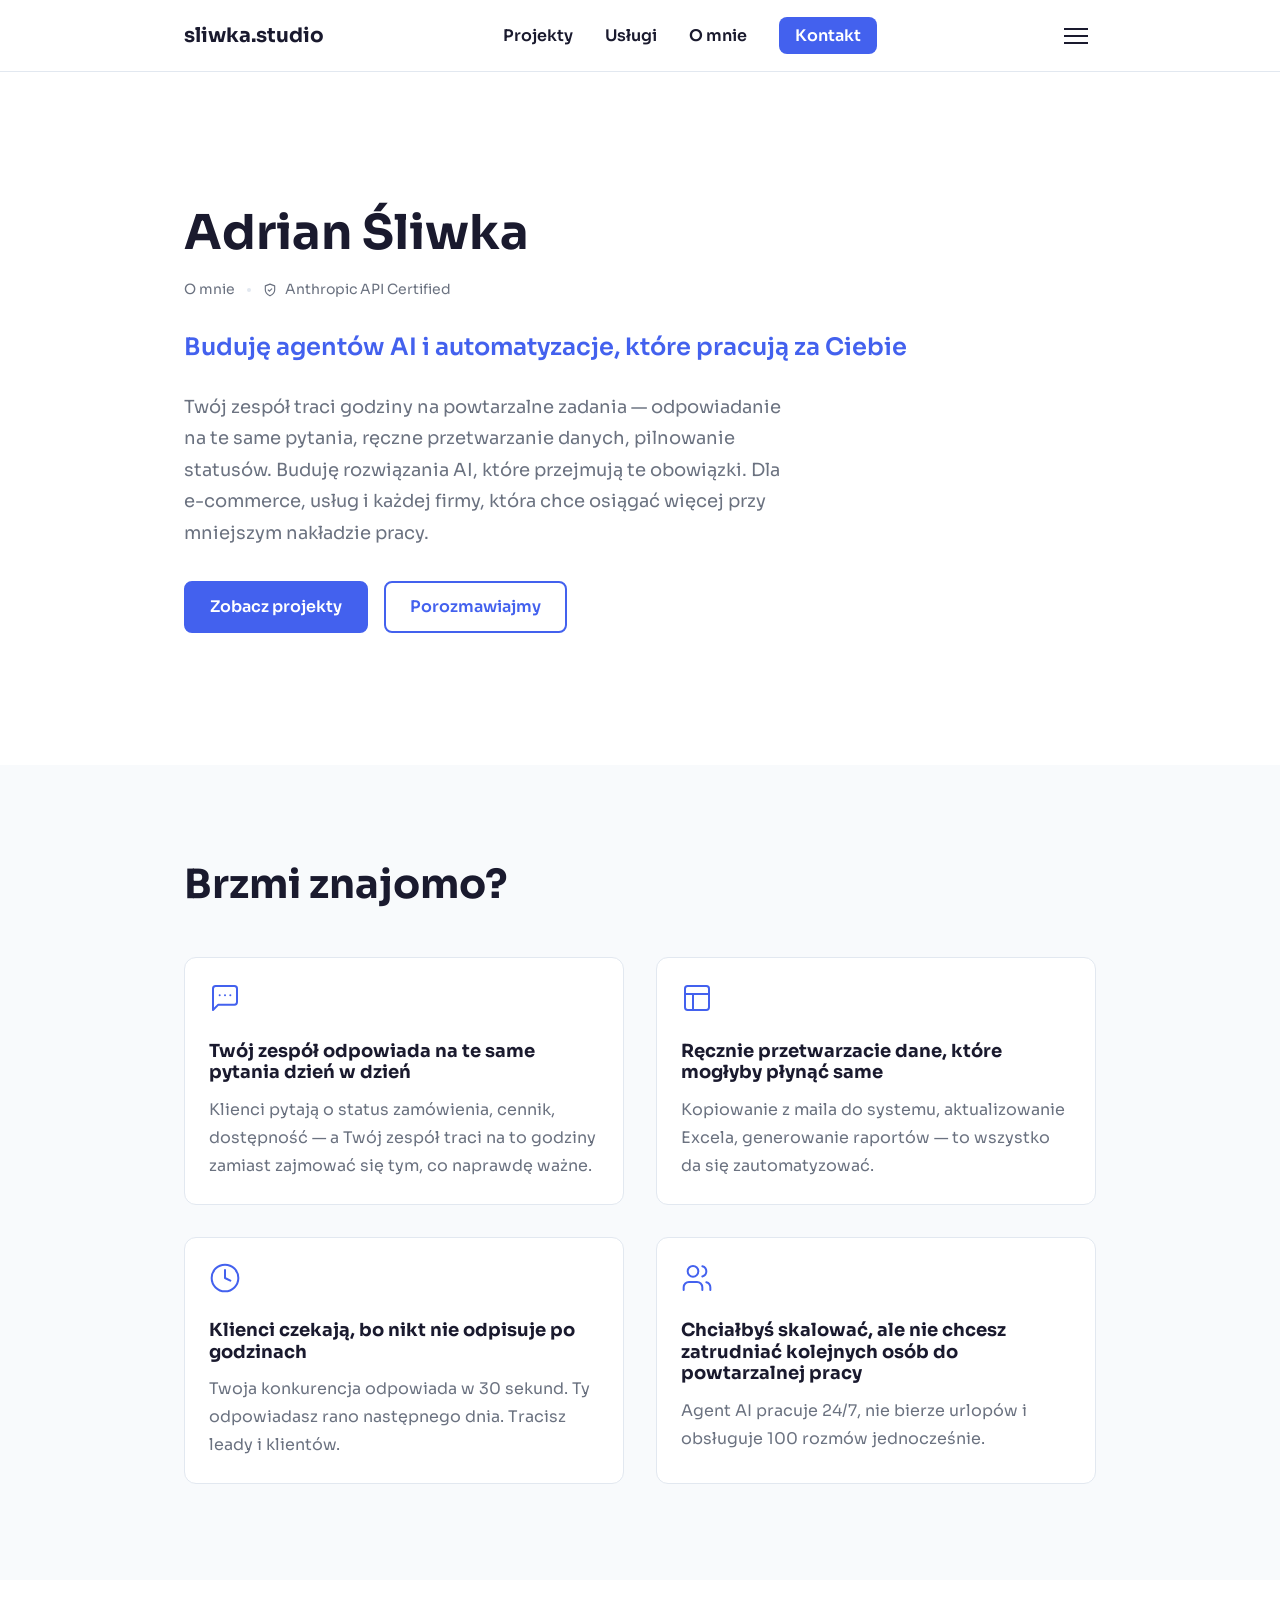
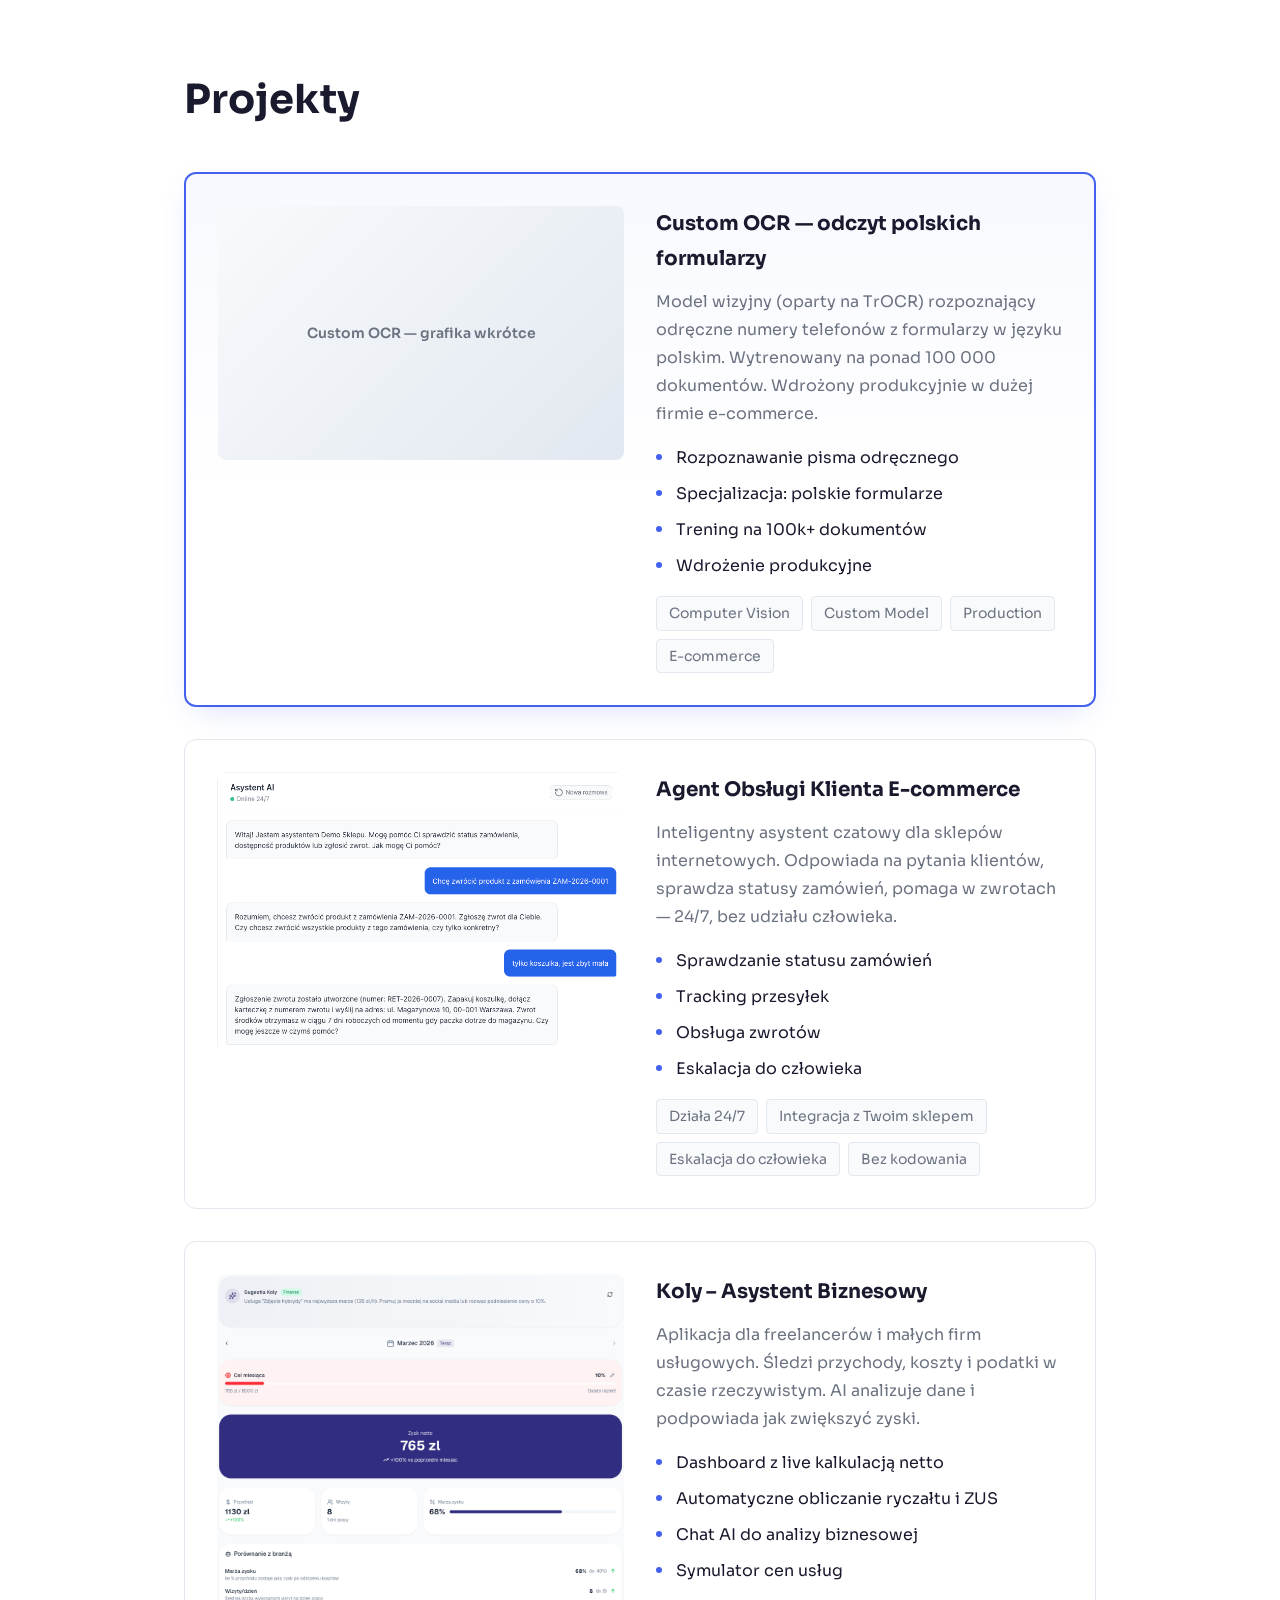
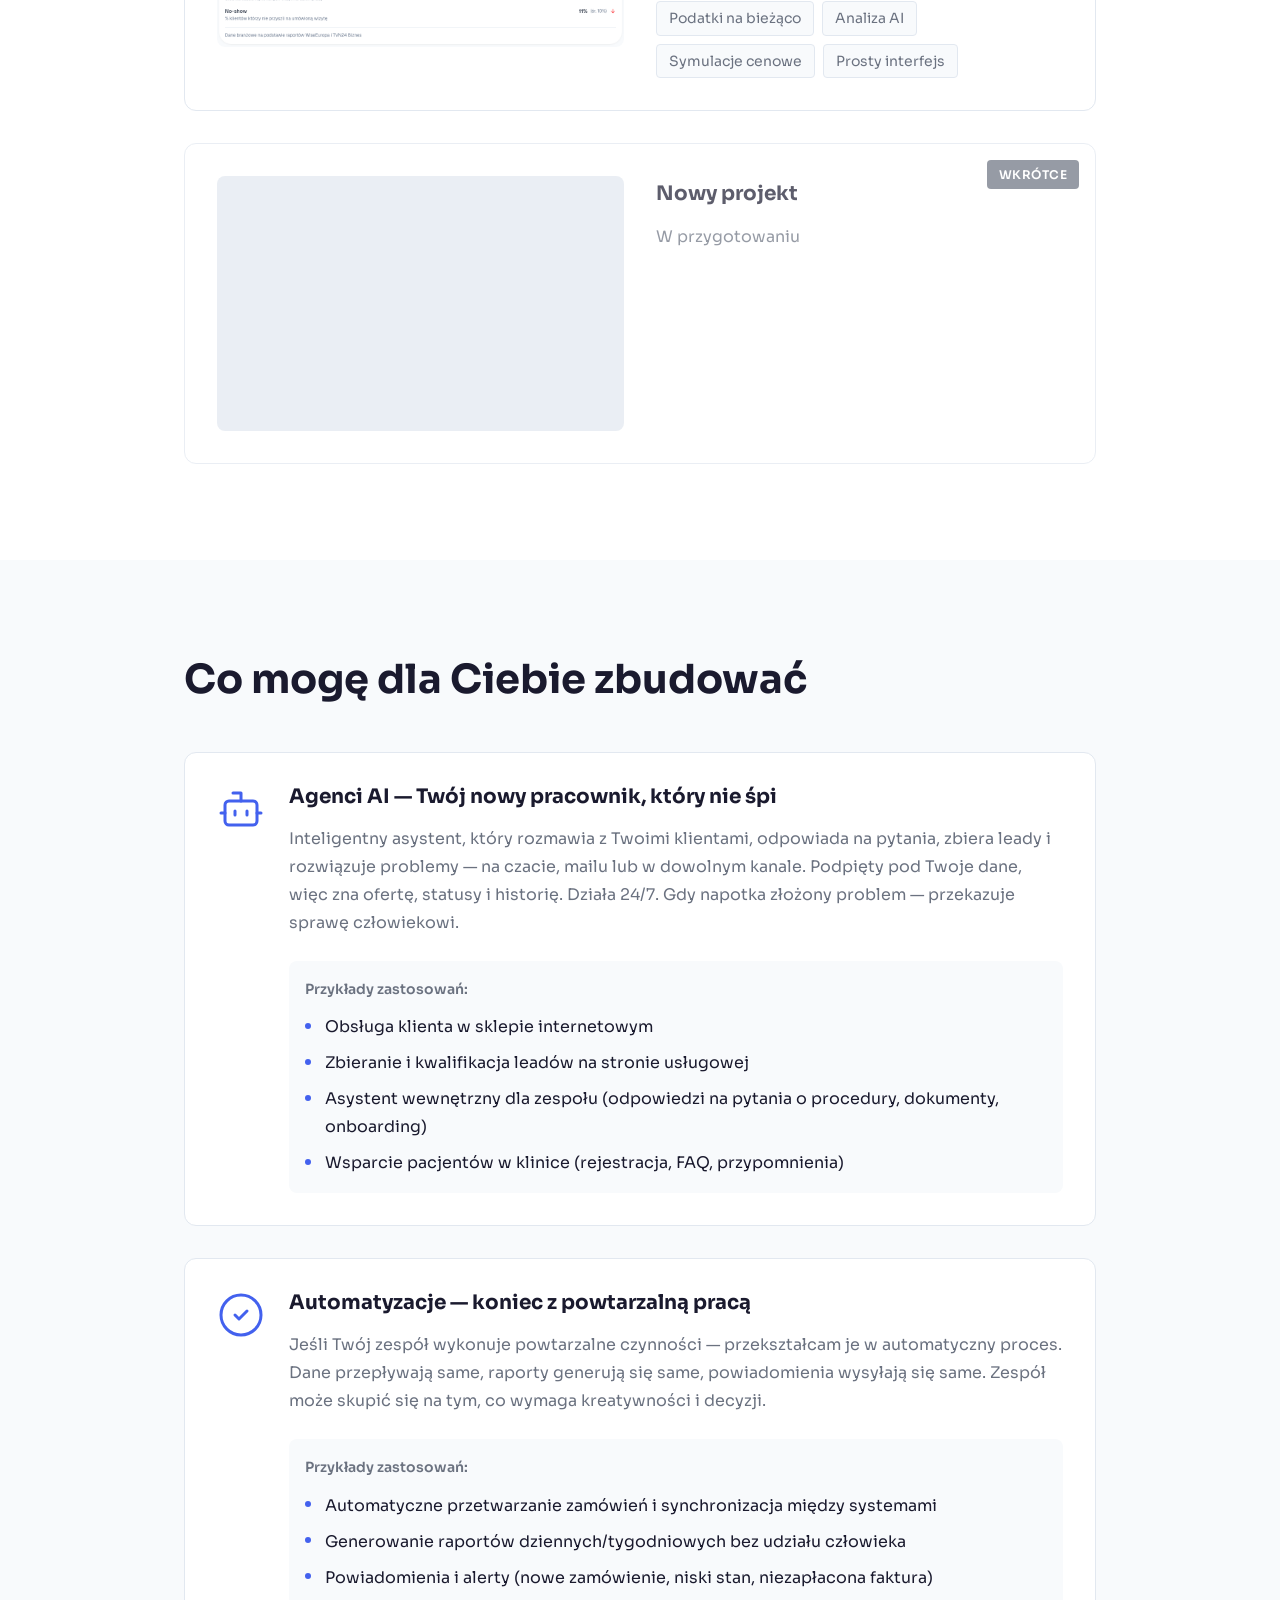
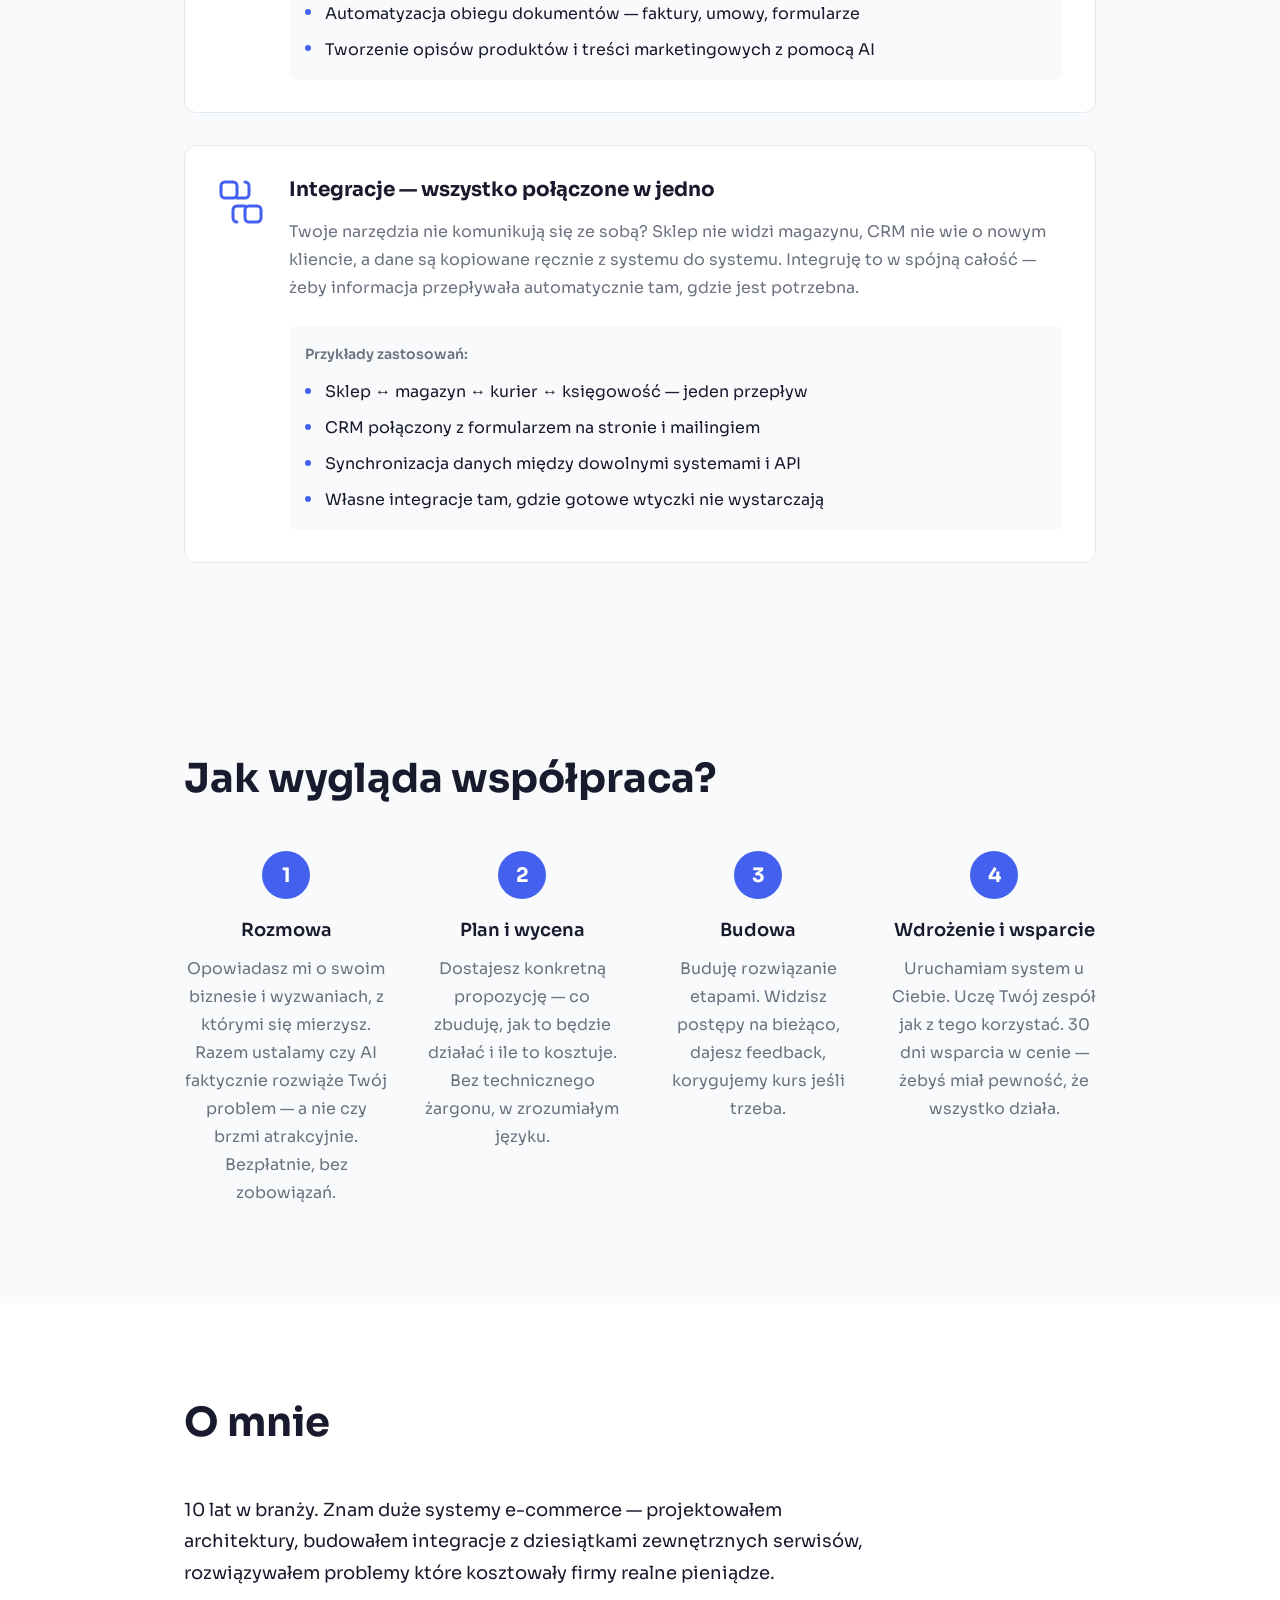
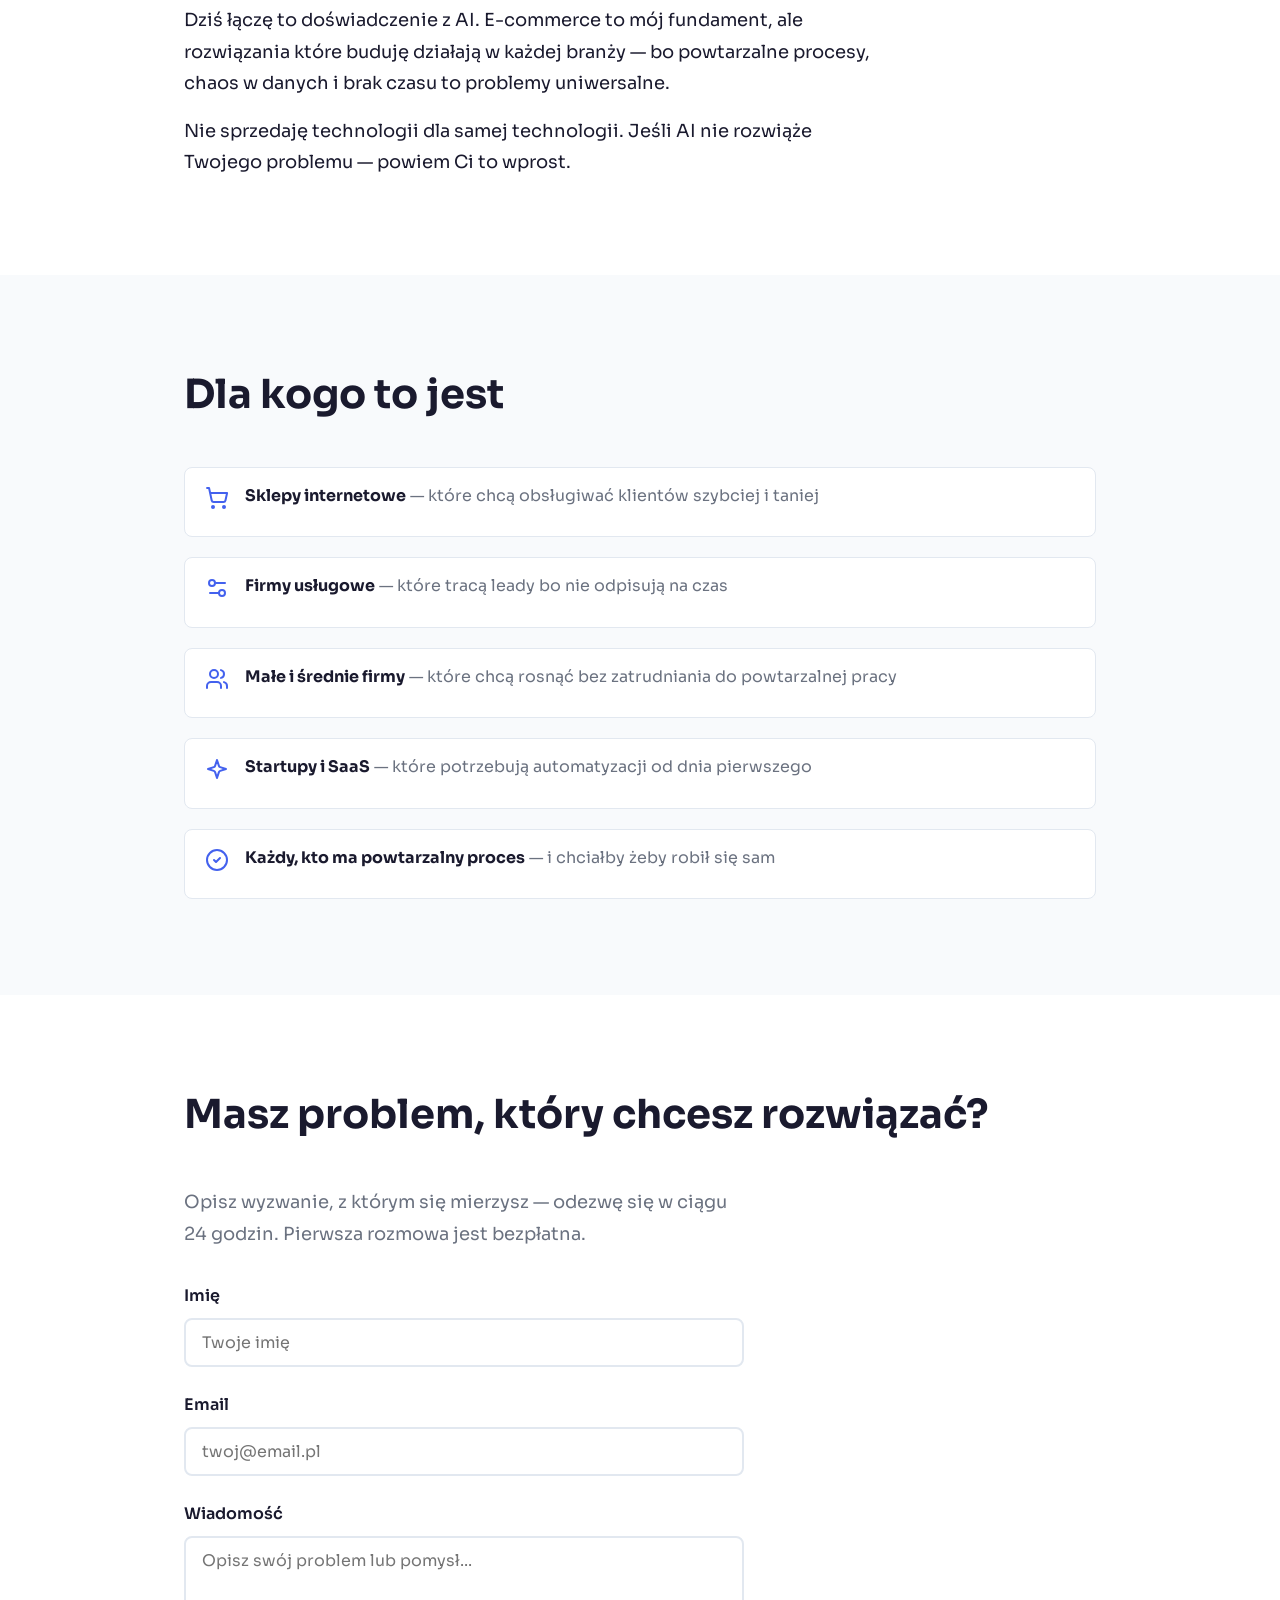
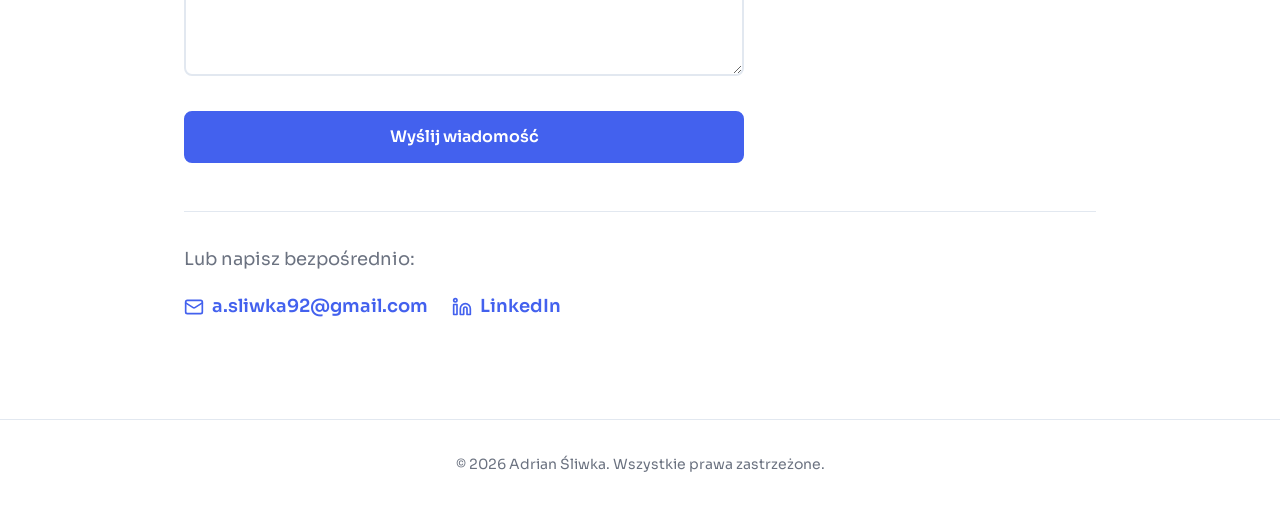
==== commit 4f9a9bc4: "Move Anthropic API Certified badge to hero, drop flagship label Surfaces the certification under the" ====
--- a/landing-page/index.html
+++ b/landing-page/index.html
@@ -363,6 +363,42 @@
             }
         }
 
+        .hero__meta {
+            display: flex;
+            flex-wrap: wrap;
+            align-items: center;
+            gap: var(--space-3);
+            margin-bottom: var(--space-6);
+            font-size: var(--font-size-sm);
+        }
+
+        .hero__meta-link {
+            display: inline-flex;
+            align-items: center;
+            gap: var(--space-2);
+            color: var(--color-text-light);
+            text-decoration: none;
+            transition: color 0.15s;
+        }
+
+        .hero__meta-link:hover {
+            color: var(--color-accent);
+            text-decoration: none;
+        }
+
+        .hero__meta-link--badge svg {
+            width: 14px;
+            height: 14px;
+            flex-shrink: 0;
+        }
+
+        .hero__meta-separator {
+            width: 4px;
+            height: 4px;
+            border-radius: 50%;
+            background: var(--color-border);
+        }
+
         .hero__tagline {
             font-size: var(--font-size-xl);
             color: var(--color-accent);
@@ -494,21 +530,6 @@
             border: 2px solid var(--color-accent);
             box-shadow: 0 10px 30px -12px rgba(67, 97, 238, 0.25);
             background: linear-gradient(180deg, rgba(67, 97, 238, 0.04) 0%, var(--color-background) 60%);
-        }
-
-        .project-card__flagship-badge {
-            display: inline-flex;
-            align-items: center;
-            gap: var(--space-2);
-            background: var(--color-accent);
-            color: white;
-            padding: var(--space-1) var(--space-3);
-            border-radius: var(--border-radius-sm);
-            font-size: var(--font-size-xs);
-            font-weight: var(--font-weight-semibold);
-            text-transform: uppercase;
-            letter-spacing: 0.5px;
-            margin-bottom: var(--space-3);
         }
 
         .project-card__placeholder--ocr {
@@ -818,34 +839,6 @@
 
         .about__content p:last-child {
             margin-bottom: 0;
-        }
-
-        .about__certification {
-            display: inline-flex;
-            align-items: center;
-            gap: var(--space-2);
-            margin-top: var(--space-6);
-            padding: var(--space-2) var(--space-4);
-            background: var(--color-surface);
-            border: 1px solid var(--color-border);
-            border-radius: var(--border-radius-md);
-            font-size: var(--font-size-sm);
-            color: var(--color-text-light);
-            text-decoration: none;
-            transition: border-color 0.15s, color 0.15s, background-color 0.15s;
-        }
-
-        .about__certification:hover {
-            border-color: var(--color-accent);
-            color: var(--color-accent);
-            background: var(--color-background);
-            text-decoration: none;
-        }
-
-        .about__certification svg {
-            width: 16px;
-            height: 16px;
-            flex-shrink: 0;
         }
 
         /* ==================== Audience Section ==================== */
@@ -1088,6 +1081,20 @@
         <section class="hero" id="hero">
             <div class="container">
                 <h1 class="hero__name">Adrian Śliwka</h1>
+                <div class="hero__meta">
+                    <a href="#about" class="hero__meta-link">O mnie</a>
+                    <span class="hero__meta-separator" aria-hidden="true"></span>
+                    <a href="https://verify.skilljar.com/c/d997mdyzd6g2"
+                       target="_blank"
+                       rel="noopener noreferrer"
+                       class="hero__meta-link hero__meta-link--badge">
+                        <svg viewBox="0 0 24 24" fill="none" stroke="currentColor" stroke-width="2" stroke-linecap="round" stroke-linejoin="round" aria-hidden="true">
+                            <path d="M12 22s8-4 8-10V5l-8-3-8 3v7c0 6 8 10 8 10z"/>
+                            <path d="m9 12 2 2 4-4"/>
+                        </svg>
+                        <span>Anthropic API Certified</span>
+                    </a>
+                </div>
                 <p class="hero__tagline">Buduję agentów AI i automatyzacje, które pracują za Ciebie</p>
                 <p class="hero__description">
                     Twój zespół traci godziny na powtarzalne zadania — odpowiadanie na te same pytania, ręczne przetwarzanie danych, pilnowanie statusów. Buduję rozwiązania AI, które przejmują te obowiązki. Dla e-commerce, usług i każdej firmy, która chce osiągać więcej przy mniejszym nakładzie pracy.
@@ -1180,7 +1187,6 @@
                             </div>
                         </div>
                         <div class="project-card__content">
-                            <span class="project-card__flagship-badge">Flagowy projekt</span>
                             <h3 class="project-card__title">Custom OCR — odczyt polskich formularzy</h3>
                             <p class="project-card__description">
                                 Model wizyjny (oparty na TrOCR) rozpoznający odręczne numery telefonów z formularzy w języku polskim. Wytrenowany na ponad 100 000 dokumentów. Wdrożony produkcyjnie w dużej firmie e-commerce.
@@ -1432,16 +1438,6 @@
                     <p>
                         Nie sprzedaję technologii dla samej technologii. Jeśli AI nie rozwiąże Twojego problemu — powiem Ci to wprost.
                     </p>
-                    <a href="https://verify.skilljar.com/c/d997mdyzd6g2"
-                       target="_blank"
-                       rel="noopener noreferrer"
-                       class="about__certification">
-                        <svg viewBox="0 0 24 24" fill="none" stroke="currentColor" stroke-width="2" stroke-linecap="round" stroke-linejoin="round" aria-hidden="true">
-                            <path d="M12 22s8-4 8-10V5l-8-3-8 3v7c0 6 8 10 8 10z"/>
-                            <path d="m9 12 2 2 4-4"/>
-                        </svg>
-                        <span>Anthropic API Certified</span>
-                    </a>
                 </div>
             </div>
         </section>
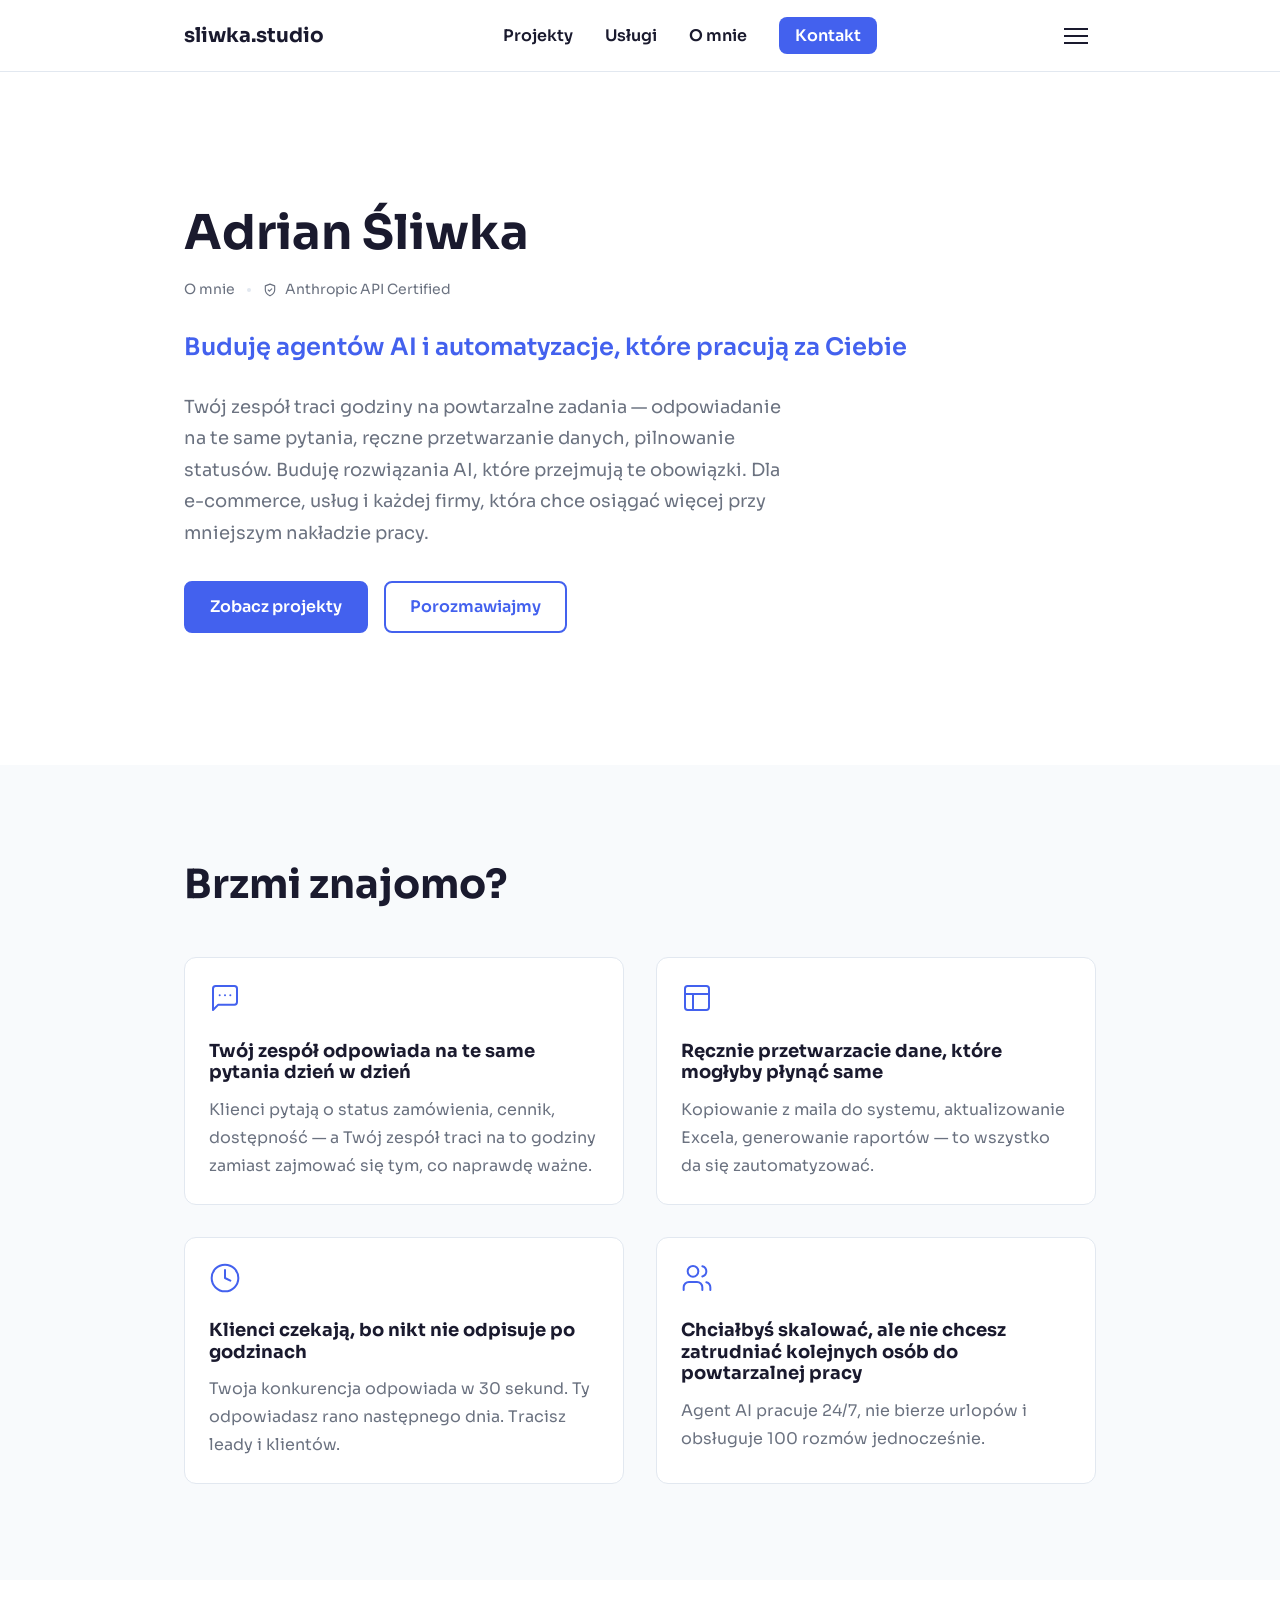
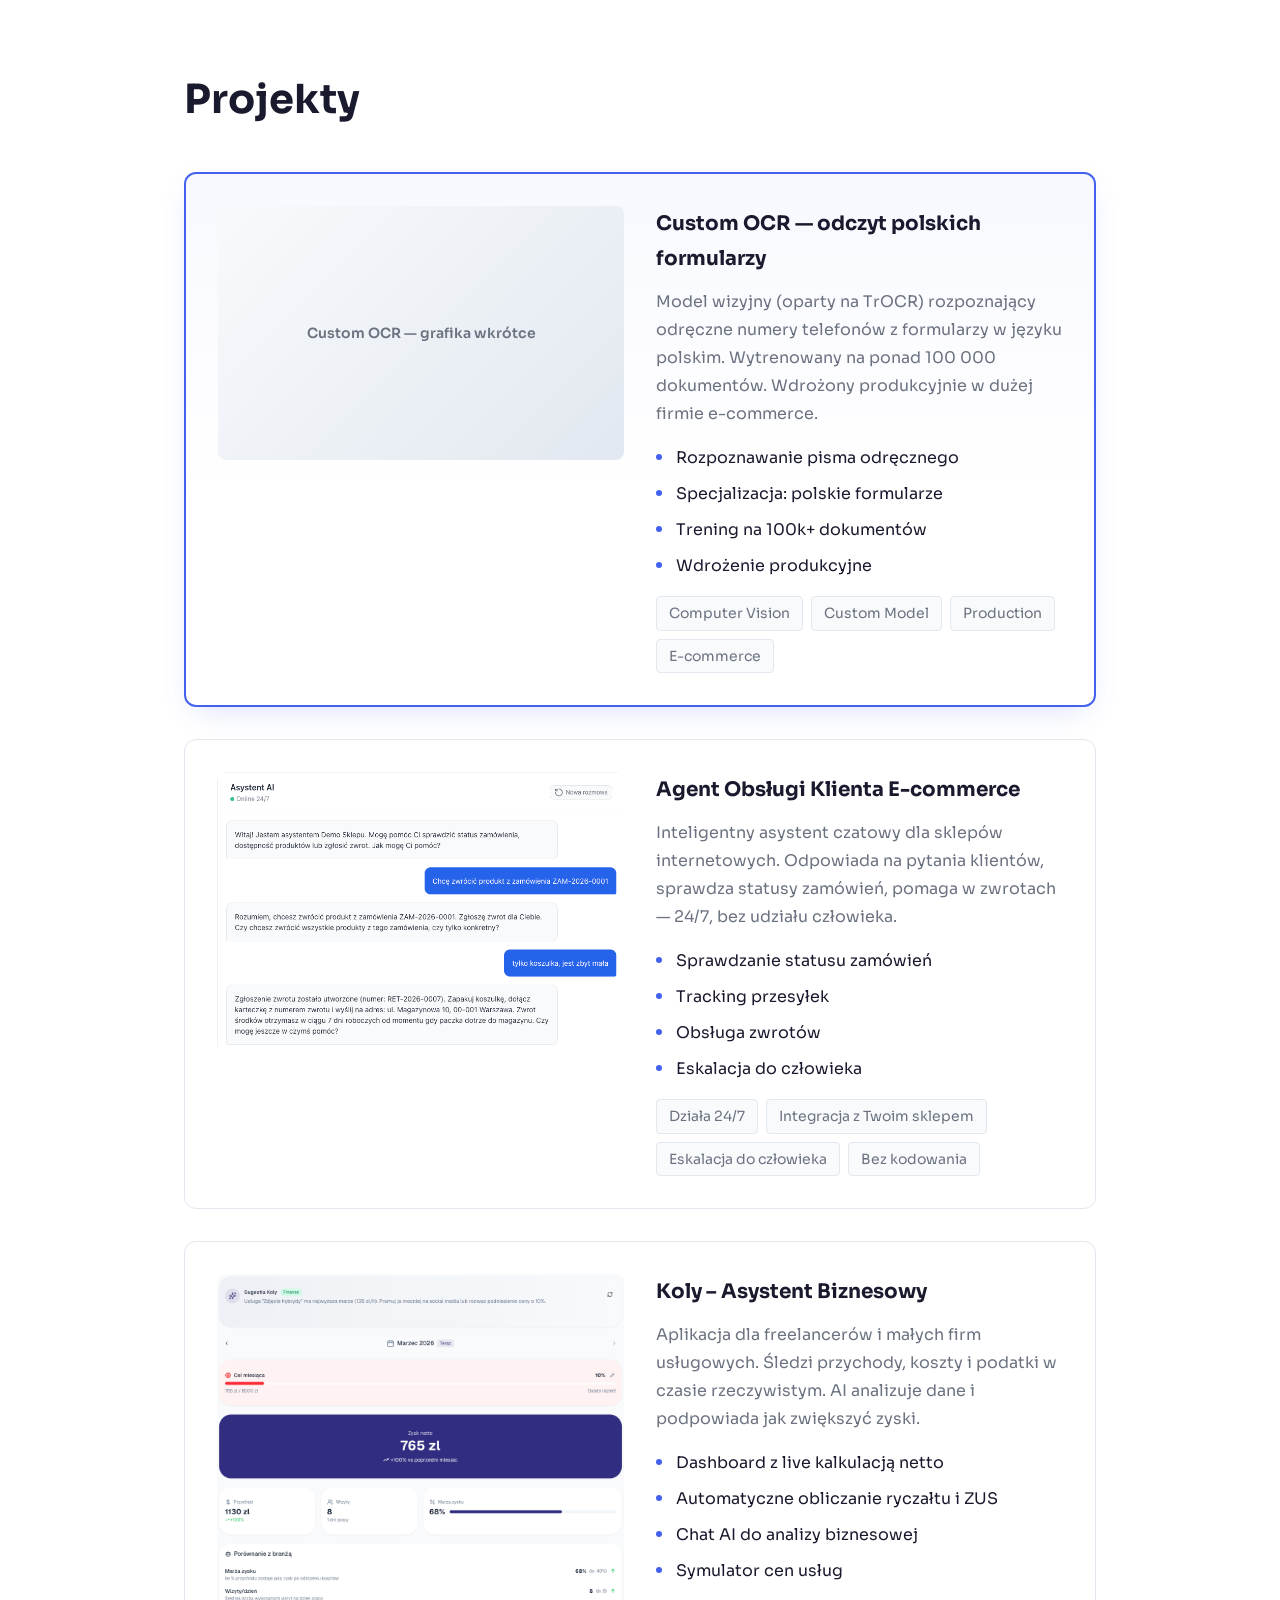
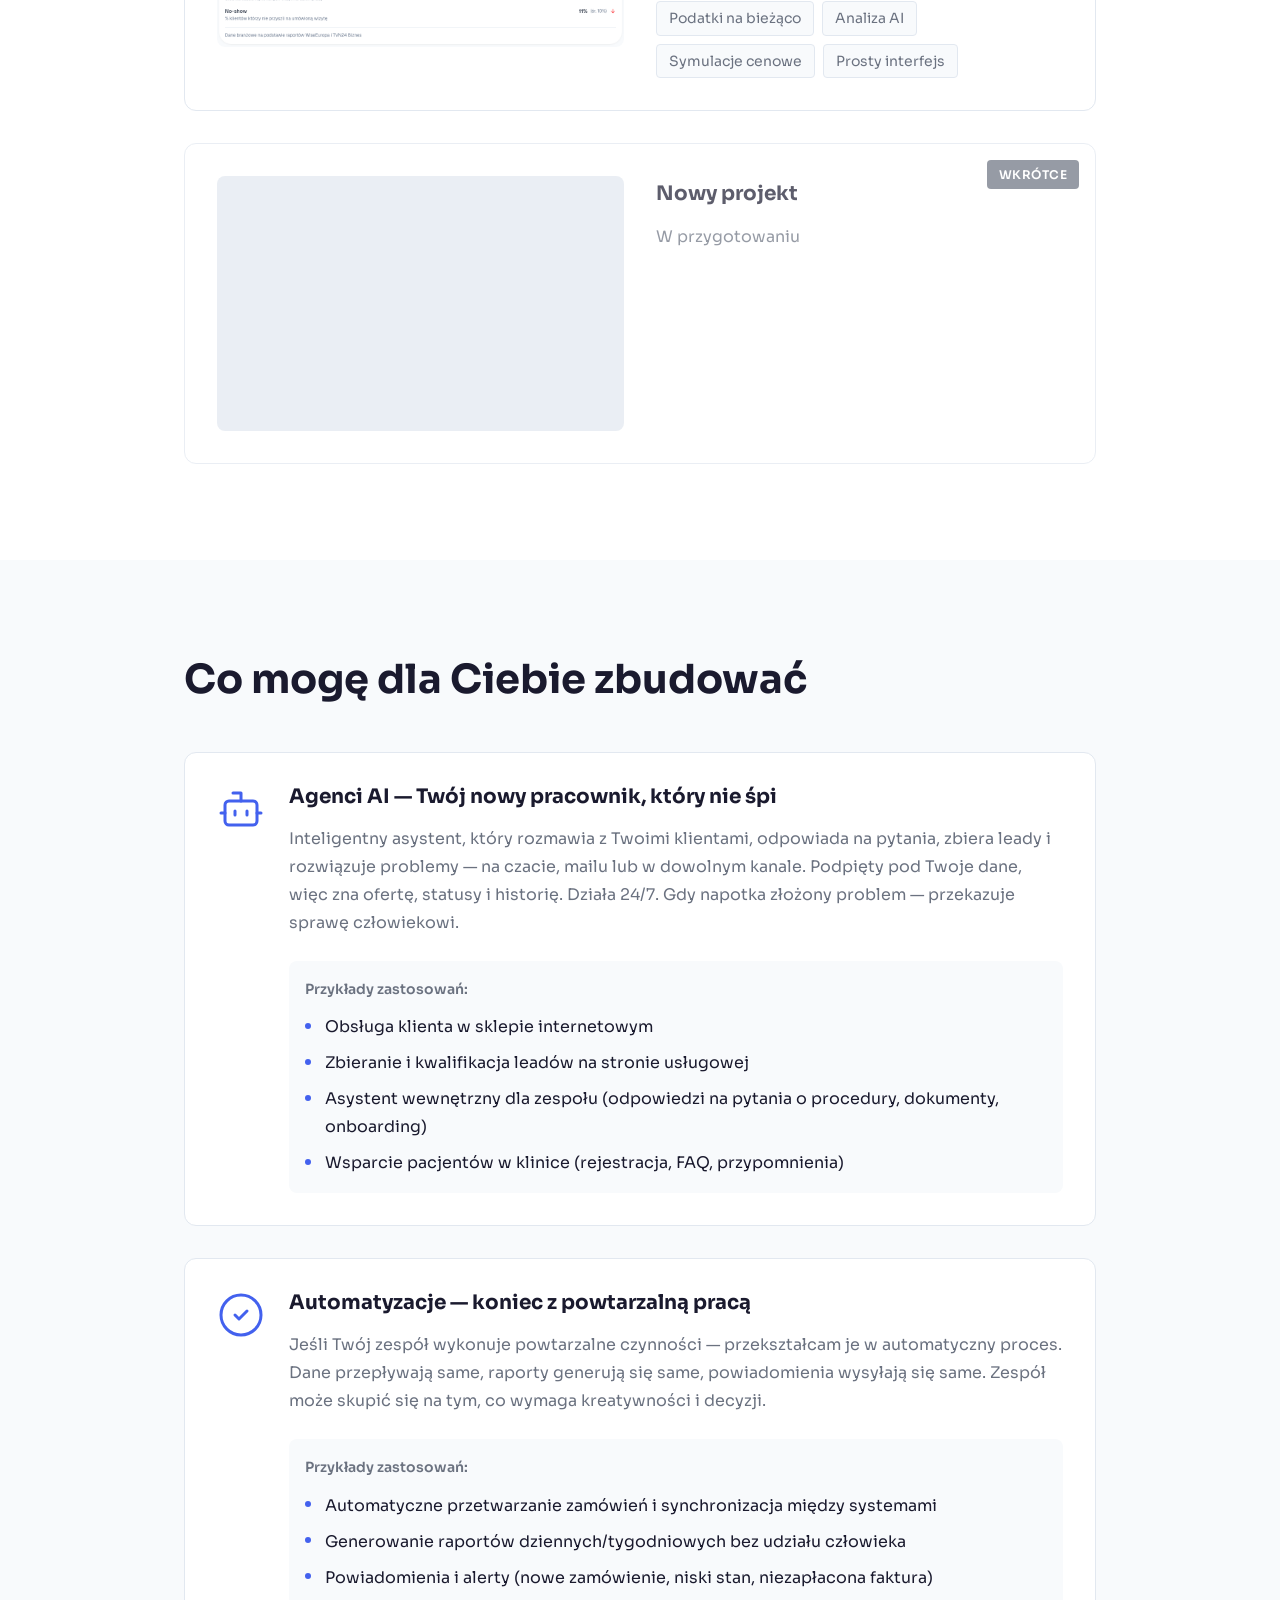
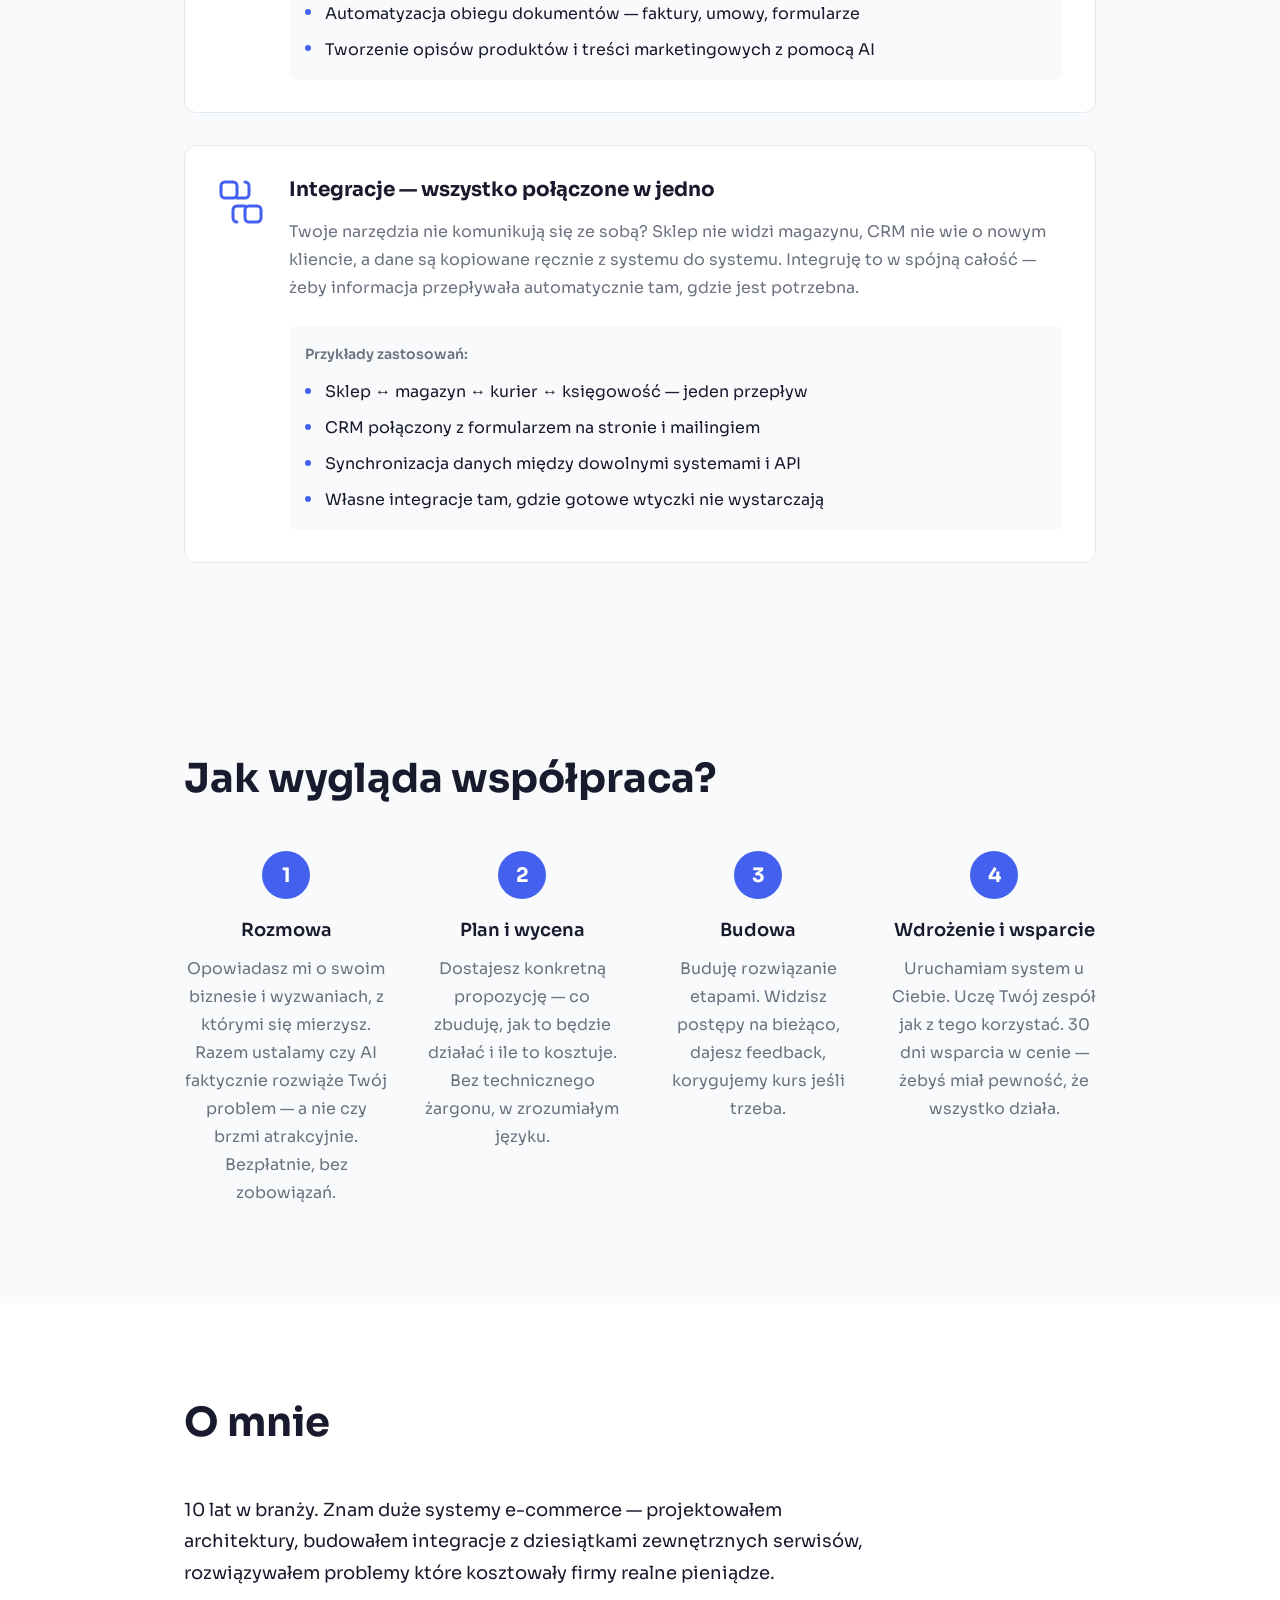
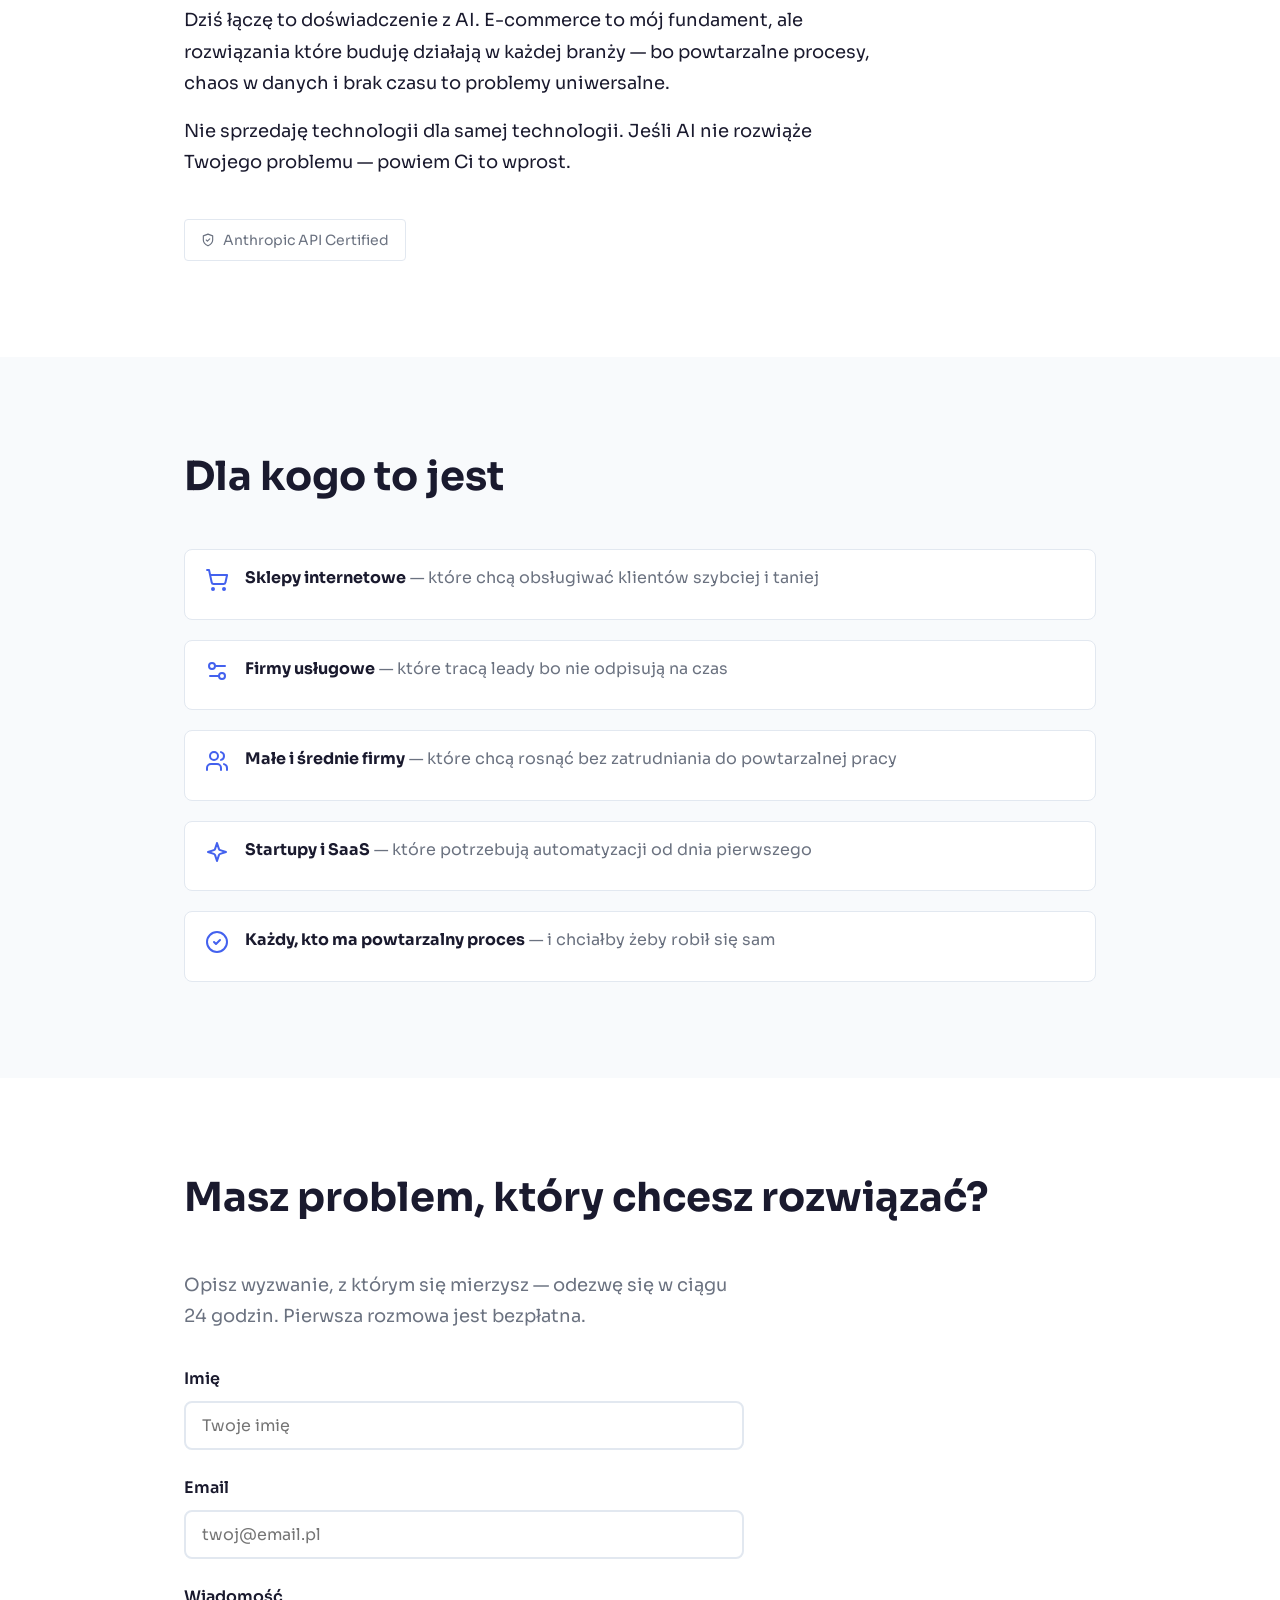
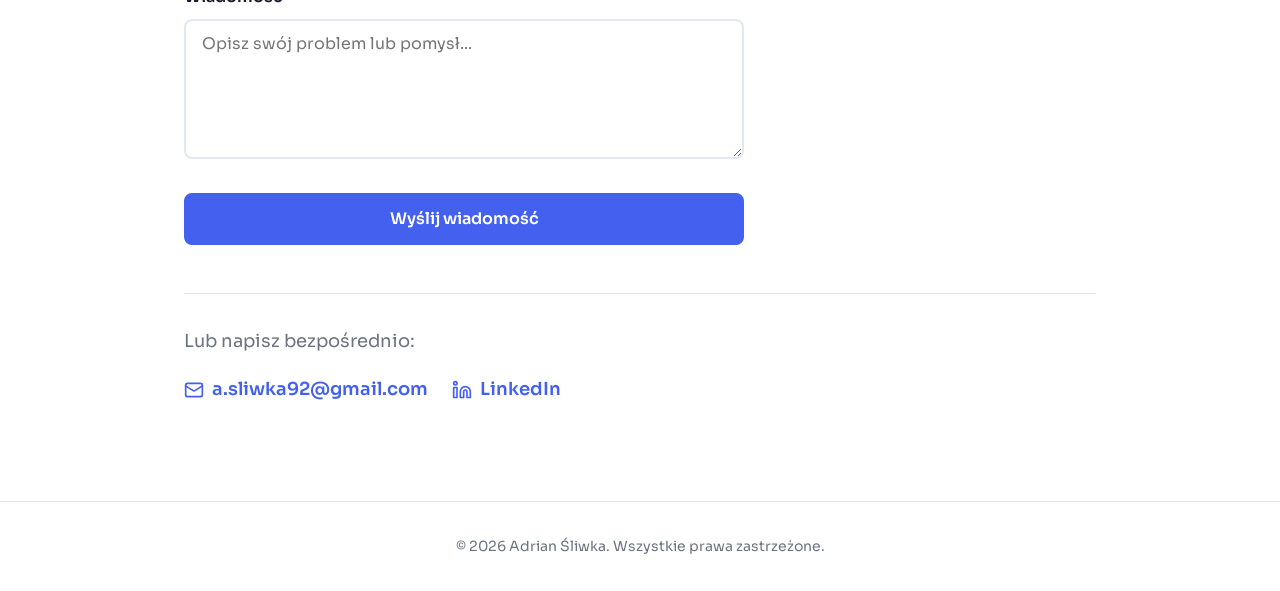
==== commit 1bdf052f: "feat: add Anthropic API Certified badge to About section Adds a subtle button-style badge linking to" ====
--- a/landing-page/index.html
+++ b/landing-page/index.html
@@ -839,6 +839,32 @@
 
         .about__content p:last-child {
             margin-bottom: 0;
+        }
+
+        .about__badge {
+            display: inline-flex;
+            align-items: center;
+            gap: var(--space-2);
+            margin-top: var(--space-6);
+            padding: var(--space-2) var(--space-4);
+            font-size: var(--font-size-sm);
+            color: var(--color-text-light);
+            text-decoration: none;
+            border: 1px solid var(--color-border);
+            border-radius: var(--border-radius-sm);
+            transition: color 0.15s, border-color 0.15s;
+        }
+
+        .about__badge:hover {
+            color: var(--color-accent);
+            border-color: var(--color-accent);
+            text-decoration: none;
+        }
+
+        .about__badge svg {
+            width: 14px;
+            height: 14px;
+            flex-shrink: 0;
         }
 
         /* ==================== Audience Section ==================== */
@@ -1438,6 +1464,16 @@
                     <p>
                         Nie sprzedaję technologii dla samej technologii. Jeśli AI nie rozwiąże Twojego problemu — powiem Ci to wprost.
                     </p>
+                    <a href="https://verify.skilljar.com/c/d997mdyzd6g2"
+                       target="_blank"
+                       rel="noopener noreferrer"
+                       class="about__badge">
+                        <svg viewBox="0 0 24 24" fill="none" stroke="currentColor" stroke-width="2" stroke-linecap="round" stroke-linejoin="round" aria-hidden="true">
+                            <path d="M12 22s8-4 8-10V5l-8-3-8 3v7c0 6 8 10 8 10z"/>
+                            <path d="m9 12 2 2 4-4"/>
+                        </svg>
+                        <span>Anthropic API Certified</span>
+                    </a>
                 </div>
             </div>
         </section>
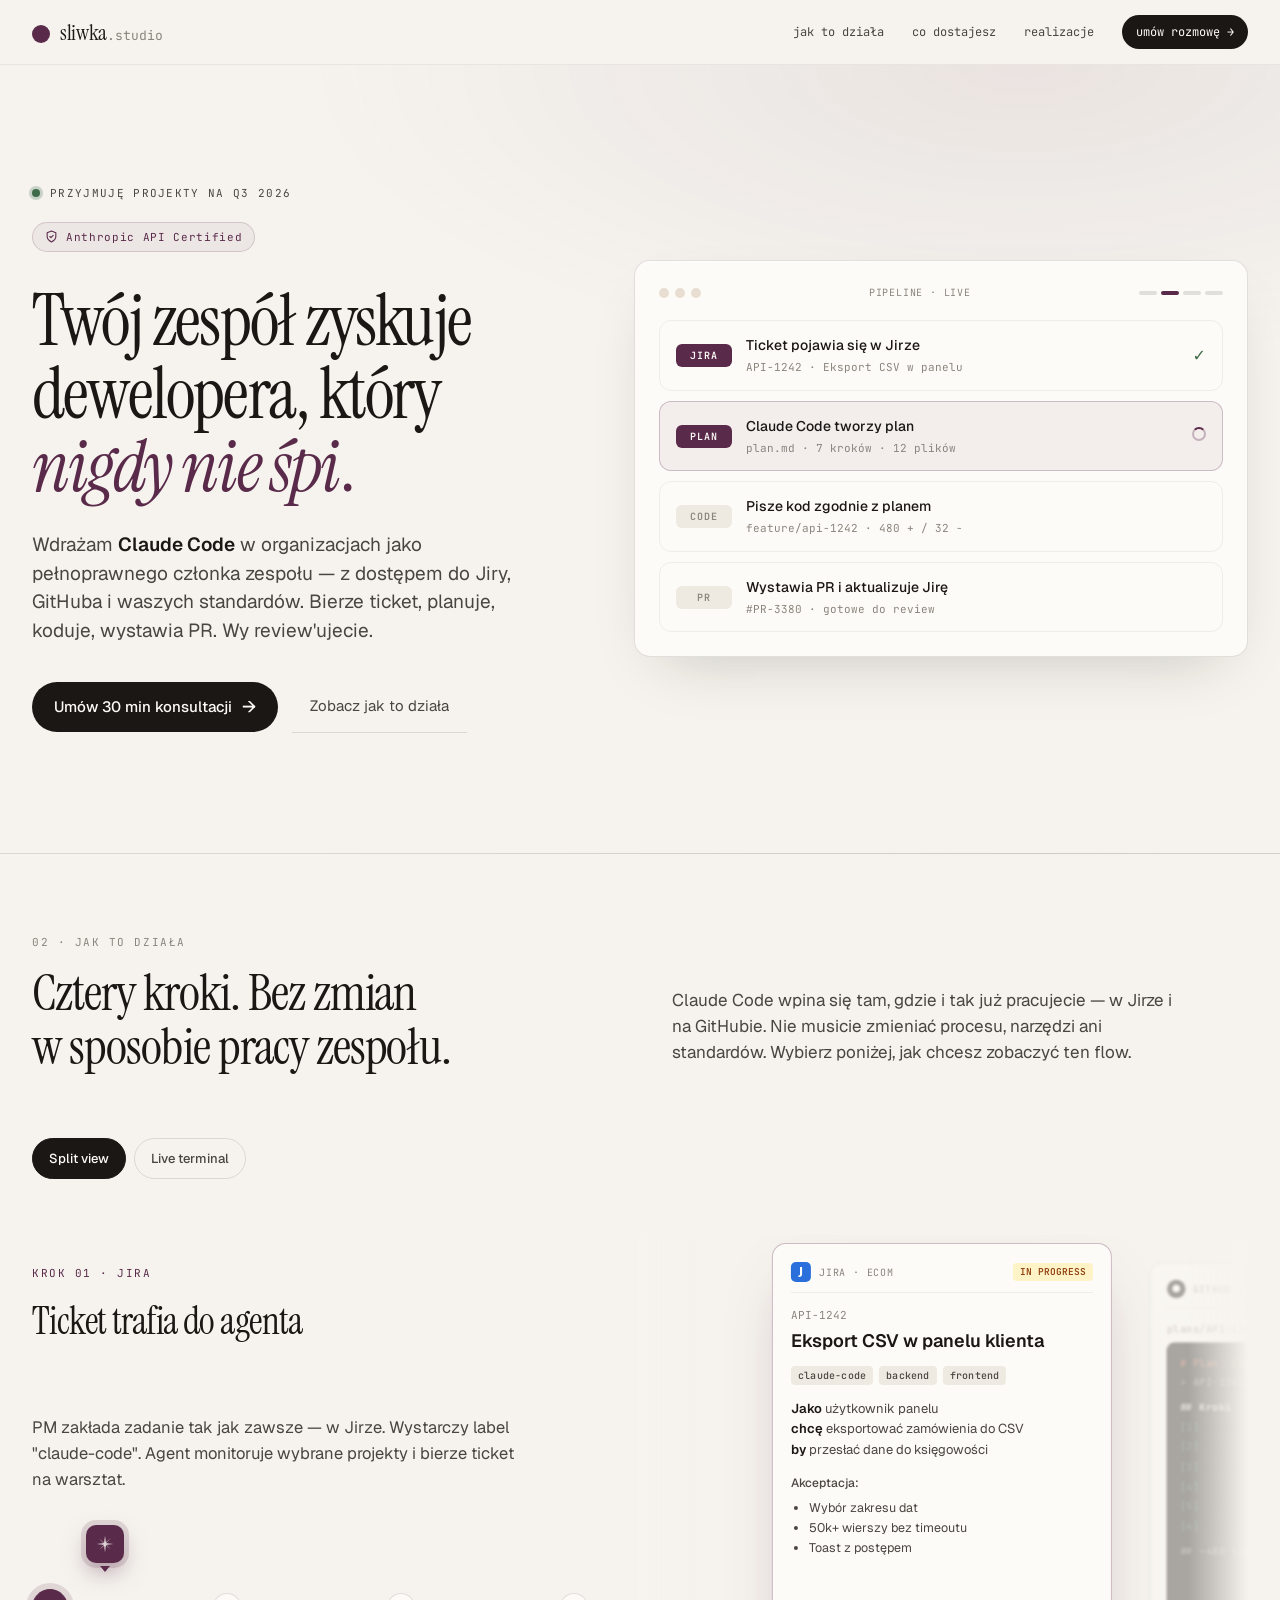
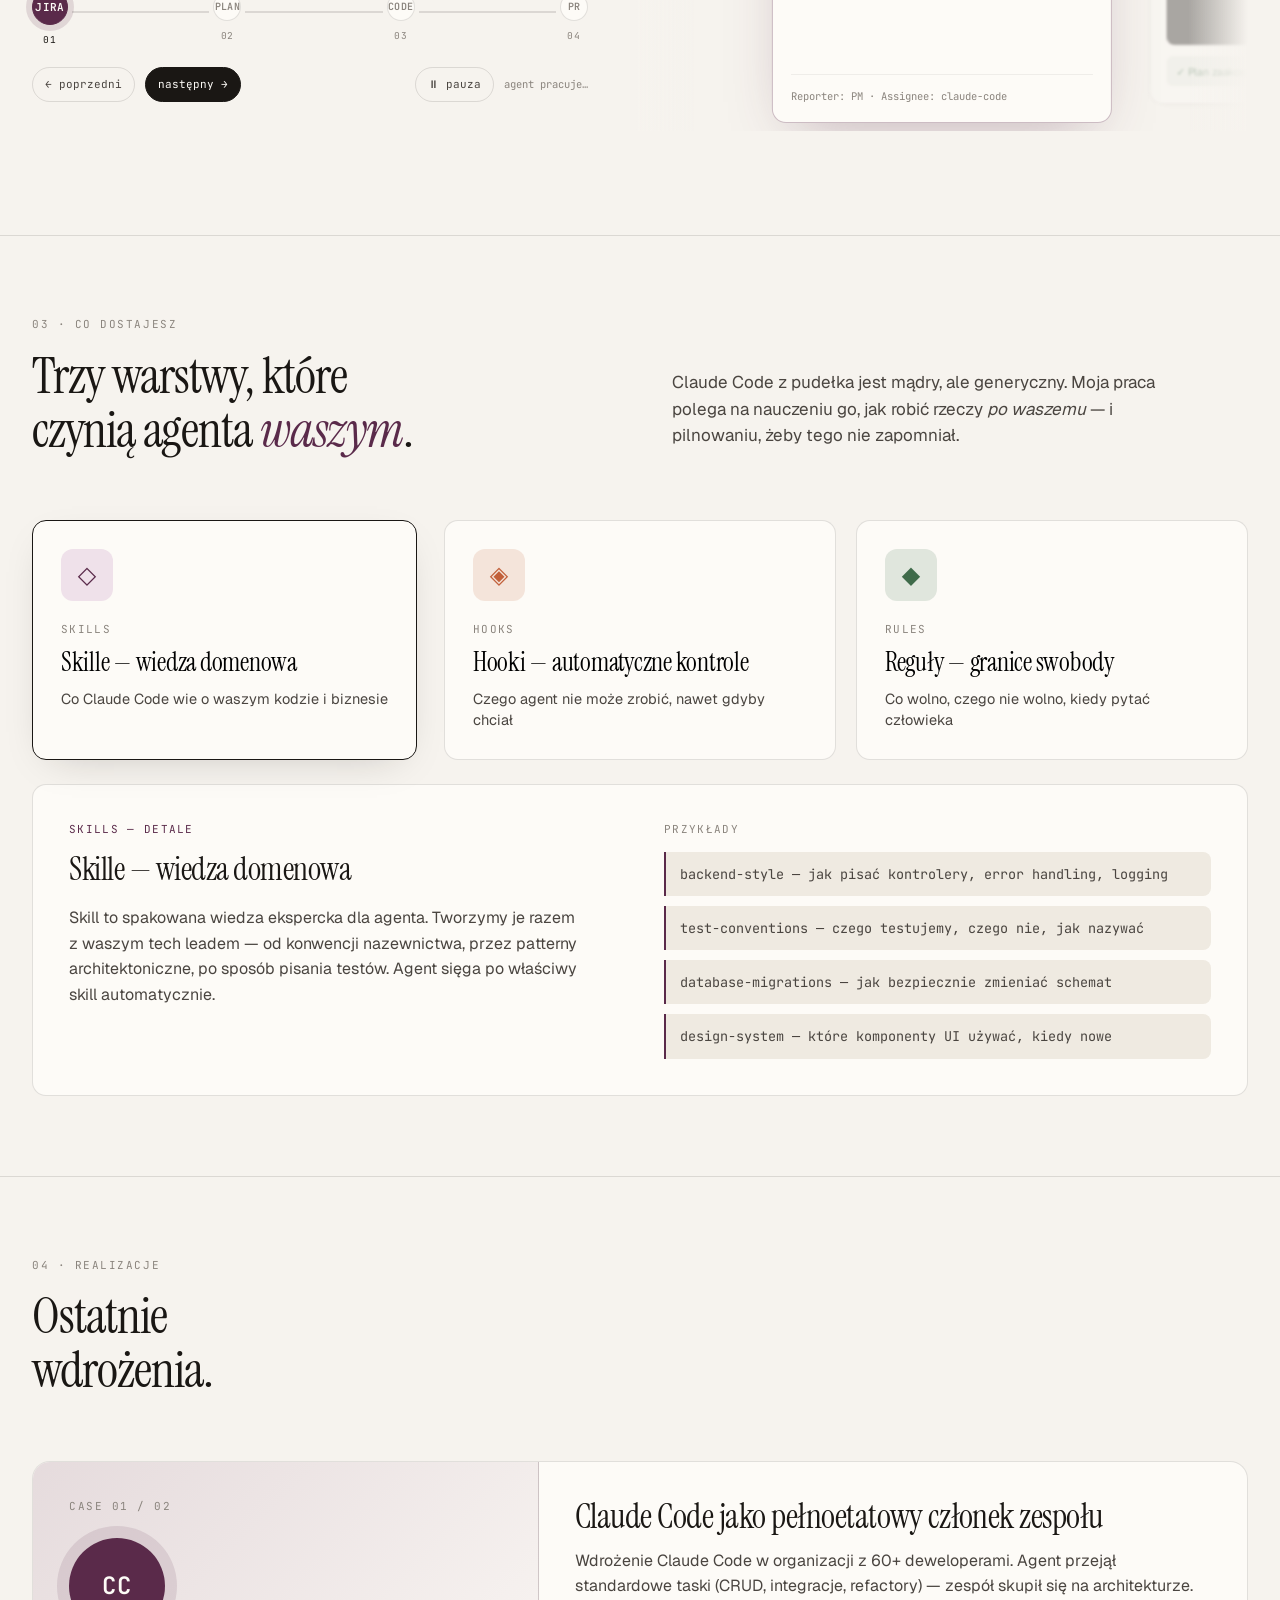
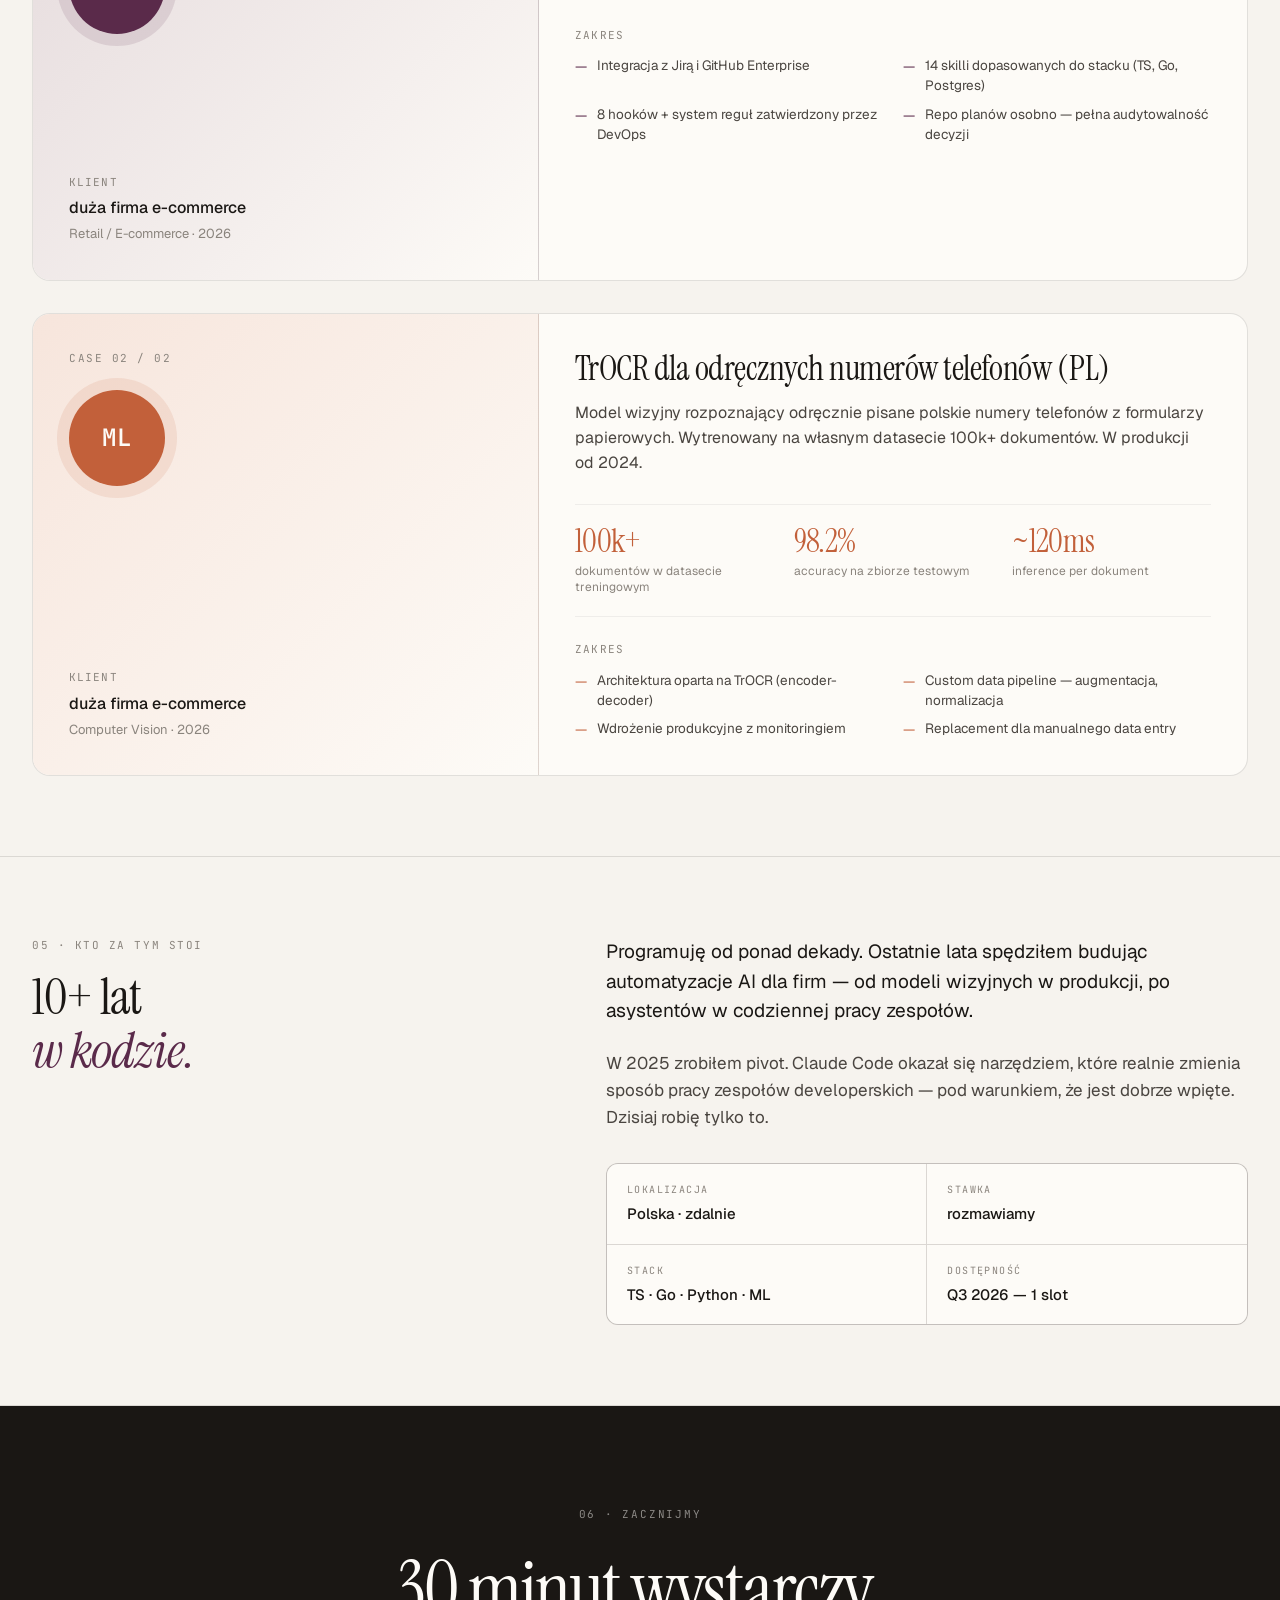
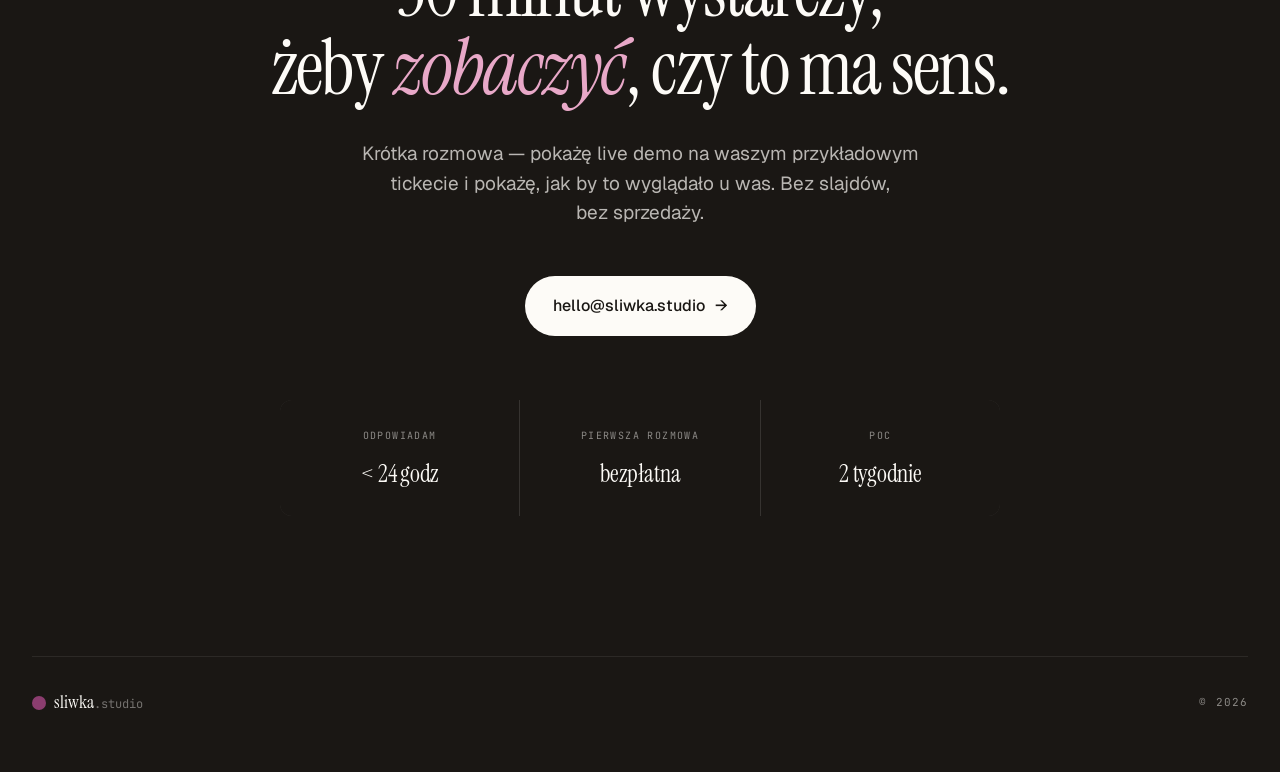
==== commit 6200e881: "cc" ====
--- a/landing-page/index.html
+++ b/landing-page/index.html
@@ -1,1912 +1,1352 @@
-<!DOCTYPE html>
+<!doctype html>
 <html lang="pl">
 <head>
-    <meta charset="UTF-8">
-    <meta name="viewport" content="width=device-width, initial-scale=1.0">
-
-    <!-- SEO Meta Tags -->
-    <title>Adrian Śliwka — Agenci AI i automatyzacje dla biznesu</title>
-    <meta name="description" content="Buduję agentów AI i automatyzacje, które przejmują powtarzalne zadania w Twojej firmie. 10 lat doświadczenia. E-commerce, usługi, B2B.">
-    <meta name="author" content="Adrian Śliwka">
-    <meta name="robots" content="index, follow">
-    <link rel="canonical" href="https://sliwka.studio">
-
-    <!-- Open Graph -->
-    <meta property="og:title" content="Adrian Śliwka — Agenci AI i automatyzacje dla biznesu">
-    <meta property="og:description" content="Buduję agentów AI i automatyzacje, które przejmują powtarzalne zadania w Twojej firmie. 10 lat doświadczenia. E-commerce, usługi, B2B.">
-    <meta property="og:url" content="https://sliwka.studio">
-    <meta property="og:type" content="website">
-    <meta property="og:locale" content="pl_PL">
-    <meta property="og:site_name" content="sliwka.studio">
-
-    <!-- Twitter Card -->
-    <meta name="twitter:card" content="summary_large_image">
-    <meta name="twitter:title" content="Adrian Śliwka — Agenci AI i automatyzacje dla biznesu">
-    <meta name="twitter:description" content="Buduję agentów AI i automatyzacje, które przejmują powtarzalne zadania w Twojej firmie. 10 lat doświadczenia. E-commerce, usługi, B2B.">
-
-    <!-- Favicon (inline SVG) -->
-    <link rel="icon" type="image/svg+xml" href="data:image/svg+xml,<svg xmlns='http://www.w3.org/2000/svg' viewBox='0 0 100 100'><rect fill='%234361ee' width='100' height='100' rx='20'/><text x='50' y='68' font-family='system-ui' font-size='60' font-weight='bold' fill='white' text-anchor='middle'>S</text></svg>">
-
-    <!-- Font Loading -->
-    <link rel="preconnect" href="https://fonts.googleapis.com">
-    <link rel="preconnect" href="https://fonts.gstatic.com" crossorigin>
-    <link href="https://fonts.googleapis.com/css2?family=Sora:wght@400;600;700&display=swap" rel="stylesheet">
-
-    <style>
-        /* ==================== CSS Variables ==================== */
-        :root {
-            /* Colors */
-            --color-primary: #1a1a2e;
-            --color-primary-light: #2d2d44;
-            --color-accent: #4361ee;
-            --color-accent-hover: #3651d4;
-            --color-text: #1a1a2e;
-            --color-text-light: #6b7280;
-            --color-background: #ffffff;
-            --color-surface: #f8fafc;
-            --color-border: #e2e8f0;
-            --color-success: #10b981;
-            --color-error: #ef4444;
-
-            /* Typography */
-            --font-family: 'Sora', -apple-system, BlinkMacSystemFont, 'Segoe UI', sans-serif;
-            --font-size-xs: 0.75rem;
-            --font-size-sm: 0.875rem;
-            --font-size-base: 1rem;
-            --font-size-lg: 1.125rem;
-            --font-size-xl: 1.25rem;
-            --font-size-2xl: 1.5rem;
-            --font-size-3xl: 2rem;
-            --font-size-4xl: 2.5rem;
-            --font-size-5xl: 3rem;
-
-            --font-weight-normal: 400;
-            --font-weight-semibold: 600;
-            --font-weight-bold: 700;
-
-            --line-height-tight: 1.2;
-            --line-height-normal: 1.5;
-            --line-height-relaxed: 1.75;
-
-            /* Spacing */
-            --space-1: 0.25rem;
-            --space-2: 0.5rem;
-            --space-3: 0.75rem;
-            --space-4: 1rem;
-            --space-5: 1.25rem;
-            --space-6: 1.5rem;
-            --space-8: 2rem;
-            --space-10: 2.5rem;
-            --space-12: 3rem;
-            --space-16: 4rem;
-            --space-20: 5rem;
-            --space-24: 6rem;
-
-            /* Layout */
-            --max-width: 960px;
-            --header-height: 72px;
-
-            /* Borders */
-            --border-radius-sm: 4px;
-            --border-radius-md: 8px;
-            --border-radius-lg: 12px;
-
-            /* Shadows */
-            --shadow-sm: 0 1px 2px rgba(0, 0, 0, 0.05);
-            --shadow-md: 0 4px 6px rgba(0, 0, 0, 0.07);
-        }
-
-        /* ==================== CSS Reset ==================== */
-        *, *::before, *::after {
-            box-sizing: border-box;
-            margin: 0;
-            padding: 0;
-        }
-
-        html {
-            font-size: 16px;
-            scroll-behavior: smooth;
-            scroll-padding-top: var(--header-height);
-        }
-
-        body {
-            font-family: var(--font-family);
-            font-size: var(--font-size-lg);
-            line-height: var(--line-height-relaxed);
-            color: var(--color-text);
-            background-color: var(--color-background);
-            -webkit-font-smoothing: antialiased;
-            -moz-osx-font-smoothing: grayscale;
-        }
-
-        img {
-            max-width: 100%;
-            height: auto;
-            display: block;
-        }
-
-        a {
-            color: var(--color-accent);
-            text-decoration: none;
-        }
-
-        a:hover {
-            text-decoration: underline;
-        }
-
-        ul {
-            list-style: none;
-        }
-
-        /* ==================== Layout ==================== */
-        .container {
-            width: 100%;
-            max-width: var(--max-width);
-            margin: 0 auto;
-            padding: 0 var(--space-6);
-        }
-
-        section {
-            padding: var(--space-16) 0;
-        }
-
-        @media (min-width: 768px) {
-            section {
-                padding: var(--space-24) 0;
-            }
-        }
-
-        .section__title {
-            font-size: var(--font-size-3xl);
-            font-weight: var(--font-weight-bold);
-            margin-bottom: var(--space-8);
-            line-height: var(--line-height-tight);
-        }
-
-        @media (min-width: 768px) {
-            .section__title {
-                font-size: var(--font-size-4xl);
-                margin-bottom: var(--space-12);
-            }
-        }
-
-        /* ==================== Header & Navigation ==================== */
-        .header {
-            position: fixed;
-            top: 0;
-            left: 0;
-            right: 0;
-            height: var(--header-height);
-            background: var(--color-background);
-            border-bottom: 1px solid var(--color-border);
-            z-index: 1000;
-        }
-
-        .nav {
-            display: flex;
-            align-items: center;
-            justify-content: space-between;
-            height: 100%;
-            max-width: var(--max-width);
-            margin: 0 auto;
-            padding: 0 var(--space-6);
-        }
-
-        .nav__logo {
-            font-size: var(--font-size-xl);
-            font-weight: var(--font-weight-bold);
-            color: var(--color-primary);
-            text-decoration: none;
-        }
-
-        .nav__logo:hover {
-            text-decoration: none;
-            color: var(--color-accent);
-        }
-
-        .nav__menu {
-            display: none;
-            gap: var(--space-8);
-        }
-
-        @media (min-width: 768px) {
-            .nav__menu {
-                display: flex;
-            }
-
-            .nav__toggle {
-                display: none;
-            }
-        }
-
-        .nav__link {
-            color: var(--color-text);
-            font-weight: var(--font-weight-semibold);
-            font-size: var(--font-size-base);
-            text-decoration: none;
-            padding: var(--space-2) 0;
-        }
-
-        .nav__link:hover {
-            color: var(--color-accent);
-            text-decoration: none;
-        }
-
-        .nav__link--cta {
-            background: var(--color-accent);
-            color: white;
-            padding: var(--space-2) var(--space-4);
-            border-radius: var(--border-radius-md);
-        }
-
-        .nav__link--cta:hover {
-            background: var(--color-accent-hover);
-            color: white;
-        }
-
-        /* Mobile menu toggle */
-        .nav__toggle {
-            display: flex;
-            flex-direction: column;
-            gap: 5px;
-            background: none;
-            border: none;
-            cursor: pointer;
-            padding: var(--space-2);
-        }
-
-        .nav__toggle-bar {
-            width: 24px;
-            height: 2px;
-            background: var(--color-primary);
-            transition: transform 0.2s, opacity 0.2s;
-        }
-
-        /* Mobile menu open state */
-        .nav__menu.is-open {
-            display: flex;
-            flex-direction: column;
-            position: absolute;
-            top: var(--header-height);
-            left: 0;
-            right: 0;
-            background: var(--color-background);
-            border-bottom: 1px solid var(--color-border);
-            padding: var(--space-6);
-            gap: var(--space-4);
-            box-shadow: var(--shadow-md);
-        }
-
-        .nav__menu.is-open .nav__link--cta {
-            text-align: center;
-        }
-
-        /* ==================== Buttons ==================== */
-        .btn {
-            display: inline-flex;
-            align-items: center;
-            justify-content: center;
-            gap: var(--space-2);
-            padding: var(--space-3) var(--space-6);
-            font-family: inherit;
-            font-size: var(--font-size-base);
-            font-weight: var(--font-weight-semibold);
-            line-height: 1.5;
-            border: 2px solid transparent;
-            border-radius: var(--border-radius-md);
-            cursor: pointer;
-            text-decoration: none;
-            transition: background-color 0.15s, border-color 0.15s;
-        }
-
-        .btn:hover {
-            text-decoration: none;
-        }
-
-        .btn--primary {
-            background: var(--color-accent);
-            color: white;
-            border-color: var(--color-accent);
-        }
-
-        .btn--primary:hover {
-            background: var(--color-accent-hover);
-            border-color: var(--color-accent-hover);
-        }
-
-        .btn--secondary {
-            background: transparent;
-            color: var(--color-accent);
-            border-color: var(--color-accent);
-        }
-
-        .btn--secondary:hover {
-            background: var(--color-accent);
-            color: white;
-        }
-
-        .btn--full {
-            width: 100%;
-        }
-
-        .btn:disabled {
-            opacity: 0.6;
-            cursor: not-allowed;
-        }
-
-        /* ==================== Hero Section ==================== */
-        .hero {
-            padding-top: calc(var(--header-height) + var(--space-16));
-            padding-bottom: var(--space-16);
-            min-height: 85vh;
-            display: flex;
-            align-items: center;
-        }
-
-        @media (min-width: 768px) {
-            .hero {
-                padding-top: calc(var(--header-height) + var(--space-24));
-                padding-bottom: var(--space-24);
-            }
-        }
-
-        .hero__name {
-            font-size: var(--font-size-4xl);
-            font-weight: var(--font-weight-bold);
-            line-height: var(--line-height-tight);
-            margin-bottom: var(--space-4);
-        }
-
-        @media (min-width: 768px) {
-            .hero__name {
-                font-size: var(--font-size-5xl);
-            }
-        }
-
-        .hero__meta {
-            display: flex;
-            flex-wrap: wrap;
-            align-items: center;
-            gap: var(--space-3);
-            margin-bottom: var(--space-6);
-            font-size: var(--font-size-sm);
-        }
-
-        .hero__meta-link {
-            display: inline-flex;
-            align-items: center;
-            gap: var(--space-2);
-            color: var(--color-text-light);
-            text-decoration: none;
-            transition: color 0.15s;
-        }
-
-        .hero__meta-link:hover {
-            color: var(--color-accent);
-            text-decoration: none;
-        }
-
-        .hero__meta-link--badge svg {
-            width: 14px;
-            height: 14px;
-            flex-shrink: 0;
-        }
-
-        .hero__meta-separator {
-            width: 4px;
-            height: 4px;
-            border-radius: 50%;
-            background: var(--color-border);
-        }
-
-        .hero__tagline {
-            font-size: var(--font-size-xl);
-            color: var(--color-accent);
-            font-weight: var(--font-weight-semibold);
-            margin-bottom: var(--space-6);
-        }
-
-        @media (min-width: 768px) {
-            .hero__tagline {
-                font-size: var(--font-size-2xl);
-            }
-        }
-
-        .hero__description {
-            font-size: var(--font-size-lg);
-            color: var(--color-text-light);
-            max-width: 600px;
-            margin-bottom: var(--space-8);
-        }
-
-        .hero__cta {
-            display: flex;
-            flex-wrap: wrap;
-            gap: var(--space-4);
-        }
-
-        /* ==================== Problems Section ==================== */
-        .problems {
-            background: var(--color-surface);
-        }
-
-        .problems__grid {
-            display: grid;
-            gap: var(--space-6);
-        }
-
-        @media (min-width: 768px) {
-            .problems__grid {
-                grid-template-columns: repeat(2, 1fr);
-                gap: var(--space-8);
-            }
-        }
-
-        .problem-card {
-            background: var(--color-background);
-            border-radius: var(--border-radius-lg);
-            padding: var(--space-6);
-            border: 1px solid var(--color-border);
-        }
-
-        .problem-card__icon {
-            color: var(--color-accent);
-            margin-bottom: var(--space-4);
-        }
-
-        .problem-card__title {
-            font-size: var(--font-size-lg);
-            font-weight: var(--font-weight-bold);
-            margin-bottom: var(--space-3);
-            line-height: var(--line-height-tight);
-        }
-
-        .problem-card__description {
-            color: var(--color-text-light);
-            font-size: var(--font-size-base);
-        }
-
-        .problems__summary {
-            margin-top: var(--space-8);
-            padding: var(--space-6);
-            background: var(--color-background);
-            border-radius: var(--border-radius-lg);
-            border: 2px solid var(--color-accent);
-            font-size: var(--font-size-lg);
-            text-align: center;
-            color: var(--color-text);
-        }
-
-        @media (min-width: 768px) {
-            .problems__summary {
-                margin-top: var(--space-12);
-                padding: var(--space-8);
-            }
-        }
-
-        /* ==================== Projects Section ==================== */
-        .projects {
-            background: var(--color-background);
-        }
-
-        .projects__grid {
-            display: grid;
-            gap: var(--space-8);
-        }
-
-        @media (min-width: 768px) {
-            .projects__grid {
-                grid-template-columns: repeat(2, 1fr);
-            }
-        }
-
-        .project-card {
-            background: var(--color-background);
-            border-radius: var(--border-radius-lg);
-            padding: var(--space-6);
-            position: relative;
-            border: 1px solid var(--color-border);
-        }
-
-        .project-card--featured {
-            grid-column: 1 / -1;
-        }
-
-        @media (min-width: 768px) {
-            .project-card--featured {
-                display: grid;
-                grid-template-columns: 1fr 1fr;
-                gap: var(--space-8);
-                padding: var(--space-8);
-            }
-        }
-
-        .project-card__tech:last-child {
-            margin-bottom: 0;
-        }
-
-        /* Flagship project card */
-        .project-card--flagship {
-            border: 2px solid var(--color-accent);
-            box-shadow: 0 10px 30px -12px rgba(67, 97, 238, 0.25);
-            background: linear-gradient(180deg, rgba(67, 97, 238, 0.04) 0%, var(--color-background) 60%);
-        }
-
-        .project-card__placeholder--ocr {
-            aspect-ratio: 16 / 10;
-            background: linear-gradient(135deg, rgba(67, 97, 238, 0.12) 0%, rgba(67, 97, 238, 0.04) 100%);
-            color: var(--color-accent);
-            font-weight: var(--font-weight-semibold);
-        }
-
-        .project-card__zoom {
-            position: relative;
-            display: block;
-            margin-bottom: var(--space-6);
-            border-radius: var(--border-radius-md);
-            overflow: hidden;
-            border: none;
-            background: none;
-            padding: 0;
-            cursor: pointer;
-            width: 100%;
-        }
-
-        .project-card__zoom:hover .project-card__zoom-icon {
-            opacity: 1;
-        }
-
-        .project-card__zoom:hover .project-card__img {
-            transform: scale(1.02);
-        }
-
-        .project-card__img {
-            border-radius: var(--border-radius-md);
-            width: 100%;
-            height: auto;
-            transition: transform 0.2s ease;
-        }
-
-        .project-card__zoom-icon {
-            position: absolute;
-            top: var(--space-3);
-            right: var(--space-3);
-            background: rgba(255, 255, 255, 0.95);
-            color: var(--color-primary);
-            padding: var(--space-2);
-            border-radius: var(--border-radius-md);
-            opacity: 0;
-            transition: opacity 0.2s ease;
-            box-shadow: var(--shadow-md);
-            display: flex;
-            align-items: center;
-            justify-content: center;
-        }
-
-        .project-card__placeholder {
-            background: linear-gradient(135deg, var(--color-surface) 0%, var(--color-border) 100%);
-            border-radius: var(--border-radius-md);
-            aspect-ratio: 16 / 10;
-            display: flex;
-            align-items: center;
-            justify-content: center;
-            color: var(--color-text-light);
-            font-size: var(--font-size-sm);
-            margin-bottom: var(--space-6);
-        }
-
-        @media (min-width: 768px) {
-            .project-card--featured .project-card__placeholder,
-            .project-card--featured .project-card__zoom {
-                margin-bottom: 0;
-            }
-        }
-
-        .project-card__placeholder--small {
-            aspect-ratio: 16 / 9;
-            min-height: 120px;
-        }
-
-        .project-card__title {
-            font-size: var(--font-size-xl);
-            font-weight: var(--font-weight-bold);
-            margin-bottom: var(--space-3);
-        }
-
-        .project-card__description {
-            color: var(--color-text-light);
-            margin-bottom: var(--space-4);
-            font-size: var(--font-size-base);
-        }
-
-        .project-card__features {
-            margin-bottom: var(--space-4);
-        }
-
-        .project-card__features li {
-            padding-left: var(--space-5);
-            position: relative;
-            margin-bottom: var(--space-2);
-            font-size: var(--font-size-base);
-            color: var(--color-text);
-        }
-
-        .project-card__features li::before {
-            content: "";
-            position: absolute;
-            left: 0;
-            top: 0.6em;
-            width: 6px;
-            height: 6px;
-            background: var(--color-accent);
-            border-radius: 50%;
-        }
-
-        .project-card__tech {
-            display: flex;
-            flex-wrap: wrap;
-            gap: var(--space-2);
-            margin-bottom: var(--space-6);
-        }
-
-        .tech-tag {
-            background: var(--color-surface);
-            border: 1px solid var(--color-border);
-            padding: var(--space-1) var(--space-3);
-            border-radius: var(--border-radius-sm);
-            font-size: var(--font-size-sm);
-            color: var(--color-text-light);
-        }
-
-        /* Coming soon state */
-        .project-card--coming-soon {
-            opacity: 0.7;
-        }
-
-        .project-card--coming-soon .project-card__placeholder {
-            background: var(--color-border);
-        }
-
-        .project-card__badge {
-            position: absolute;
-            top: var(--space-4);
-            right: var(--space-4);
-            background: var(--color-text-light);
-            color: white;
-            padding: var(--space-1) var(--space-3);
-            border-radius: var(--border-radius-sm);
-            font-size: var(--font-size-xs);
-            font-weight: var(--font-weight-semibold);
-            text-transform: uppercase;
-            letter-spacing: 0.5px;
-        }
-
-        /* ==================== Services Section ==================== */
-        .services {
-            background: var(--color-surface);
-        }
-
-        .services__list {
-            display: flex;
-            flex-direction: column;
-            gap: var(--space-8);
-        }
-
-        .service-card {
-            background: var(--color-background);
-            border-radius: var(--border-radius-lg);
-            padding: var(--space-6);
-            border: 1px solid var(--color-border);
-        }
-
-        @media (min-width: 768px) {
-            .service-card {
-                display: flex;
-                gap: var(--space-6);
-                padding: var(--space-8);
-            }
-        }
-
-        .service-card__icon {
-            color: var(--color-accent);
-            margin-bottom: var(--space-4);
-            flex-shrink: 0;
-        }
-
-        @media (min-width: 768px) {
-            .service-card__icon {
-                margin-bottom: 0;
-            }
-        }
-
-        .service-card__content {
-            flex: 1;
-        }
-
-        .service-card__title {
-            font-size: var(--font-size-xl);
-            font-weight: var(--font-weight-bold);
-            margin-bottom: var(--space-4);
-            line-height: var(--line-height-tight);
-        }
-
-        .service-card__description {
-            color: var(--color-text-light);
-            font-size: var(--font-size-base);
-            margin-bottom: var(--space-6);
-        }
-
-        .service-card__examples {
-            background: var(--color-surface);
-            border-radius: var(--border-radius-md);
-            padding: var(--space-4);
-        }
-
-        .service-card__examples-title {
-            font-weight: var(--font-weight-semibold);
-            font-size: var(--font-size-sm);
-            color: var(--color-text-light);
-            margin-bottom: var(--space-3);
-        }
-
-        .service-card__examples ul {
-            list-style: none;
-            padding: 0;
-            margin: 0;
-        }
-
-        .service-card__examples li {
-            padding-left: var(--space-5);
-            position: relative;
-            margin-bottom: var(--space-2);
-            font-size: var(--font-size-base);
-            color: var(--color-text);
-        }
-
-        .service-card__examples li:last-child {
-            margin-bottom: 0;
-        }
-
-        .service-card__examples li::before {
-            content: "";
-            position: absolute;
-            left: 0;
-            top: 0.6em;
-            width: 6px;
-            height: 6px;
-            background: var(--color-accent);
-            border-radius: 50%;
-        }
-
-        /* ==================== Process Section ==================== */
-        .process {
-            background: var(--color-surface);
-        }
-
-        .process__grid {
-            display: grid;
-            gap: var(--space-6);
-        }
-
-        @media (min-width: 768px) {
-            .process__grid {
-                grid-template-columns: repeat(4, 1fr);
-                gap: var(--space-8);
-            }
-        }
-
-        .process-step {
-            text-align: center;
-        }
-
-        .process-step__number {
-            width: 48px;
-            height: 48px;
-            background: var(--color-accent);
-            color: white;
-            border-radius: 50%;
-            display: flex;
-            align-items: center;
-            justify-content: center;
-            font-weight: var(--font-weight-bold);
-            font-size: var(--font-size-xl);
-            margin: 0 auto var(--space-4);
-        }
-
-        .process-step__title {
-            font-size: var(--font-size-lg);
-            font-weight: var(--font-weight-semibold);
-            margin-bottom: var(--space-2);
-        }
-
-        .process-step__description {
-            font-size: var(--font-size-base);
-            color: var(--color-text-light);
-        }
-
-        /* ==================== About Section ==================== */
-        .about {
-            background: var(--color-background);
-        }
-
-        .about__content {
-            max-width: 700px;
-        }
-
-        .about__content p {
-            margin-bottom: var(--space-4);
-        }
-
-        .about__content p:last-child {
-            margin-bottom: 0;
-        }
-
-        .about__badge {
-            display: inline-flex;
-            align-items: center;
-            gap: var(--space-2);
-            margin-top: var(--space-6);
-            padding: var(--space-2) var(--space-4);
-            font-size: var(--font-size-sm);
-            color: var(--color-text-light);
-            text-decoration: none;
-            border: 1px solid var(--color-border);
-            border-radius: var(--border-radius-sm);
-            transition: color 0.15s, border-color 0.15s;
-        }
-
-        .about__badge:hover {
-            color: var(--color-accent);
-            border-color: var(--color-accent);
-            text-decoration: none;
-        }
-
-        .about__badge svg {
-            width: 14px;
-            height: 14px;
-            flex-shrink: 0;
-        }
-
-        /* ==================== Audience Section ==================== */
-        .audience {
-            background: var(--color-surface);
-        }
-
-        .audience__grid {
-            display: flex;
-            flex-direction: column;
-            gap: var(--space-4);
-        }
-
-        @media (min-width: 768px) {
-            .audience__grid {
-                gap: var(--space-5);
-            }
-        }
-
-        .audience-item {
-            display: flex;
-            align-items: flex-start;
-            gap: var(--space-4);
-            background: var(--color-background);
-            padding: var(--space-4) var(--space-5);
-            border-radius: var(--border-radius-md);
-            border: 1px solid var(--color-border);
-        }
-
-        .audience-item__icon {
-            color: var(--color-accent);
-            flex-shrink: 0;
-            margin-top: 2px;
-        }
-
-        .audience-item__content {
-            font-size: var(--font-size-base);
-            line-height: var(--line-height-normal);
-        }
-
-        .audience-item__content strong {
-            font-weight: var(--font-weight-bold);
-            color: var(--color-text);
-        }
-
-        .audience-item__content span {
-            color: var(--color-text-light);
-        }
-
-        /* ==================== Contact Section ==================== */
-        .contact__intro {
-            max-width: 560px;
-            margin-bottom: var(--space-8);
-            color: var(--color-text-light);
-        }
-
-        .contact__form {
-            max-width: 560px;
-        }
-
-        .form-group {
-            margin-bottom: var(--space-6);
-        }
-
-        .form-label {
-            display: block;
-            font-weight: var(--font-weight-semibold);
-            margin-bottom: var(--space-2);
-            font-size: var(--font-size-base);
-        }
-
-        .form-input {
-            width: 100%;
-            padding: var(--space-3) var(--space-4);
-            font-family: inherit;
-            font-size: var(--font-size-base);
-            border: 2px solid var(--color-border);
-            border-radius: var(--border-radius-md);
-            background: var(--color-background);
-            transition: border-color 0.15s;
-        }
-
-        .form-input:focus {
-            outline: none;
-            border-color: var(--color-accent);
-        }
-
-        .form-input--textarea {
-            resize: vertical;
-            min-height: 140px;
-        }
-
-        .form-input.is-invalid {
-            border-color: var(--color-error);
-        }
-
-        .form-message {
-            margin-top: var(--space-4);
-            padding: var(--space-4);
-            border-radius: var(--border-radius-md);
-            font-size: var(--font-size-base);
-        }
-
-        .form-message--success {
-            background: #ecfdf5;
-            color: var(--color-success);
-        }
-
-        .form-message--error {
-            background: #fef2f2;
-            color: var(--color-error);
-        }
-
-        .contact__alt {
-            margin-top: var(--space-12);
-            padding-top: var(--space-8);
-            border-top: 1px solid var(--color-border);
-        }
-
-        .contact__alt p {
-            color: var(--color-text-light);
-            margin-bottom: var(--space-4);
-        }
-
-        .contact__links {
-            display: flex;
-            flex-wrap: wrap;
-            gap: var(--space-6);
-        }
-
-        .contact__link {
-            font-weight: var(--font-weight-semibold);
-            display: inline-flex;
-            align-items: center;
-            gap: var(--space-2);
-        }
-
-        .contact__link svg {
-            width: 20px;
-            height: 20px;
-        }
-
-        /* ==================== Footer ==================== */
-        .footer {
-            padding: var(--space-8) 0;
-            text-align: center;
-            color: var(--color-text-light);
-            font-size: var(--font-size-sm);
-            border-top: 1px solid var(--color-border);
-        }
-
-        /* ==================== Image Modal ==================== */
-        .modal {
-            position: fixed;
-            inset: 0;
-            z-index: 2000;
-            display: flex;
-            align-items: center;
-            justify-content: center;
-            padding: var(--space-4);
-            opacity: 0;
-            visibility: hidden;
-            transition: opacity 0.2s ease, visibility 0.2s ease;
-        }
-
-        .modal.is-open {
-            opacity: 1;
-            visibility: visible;
-        }
-
-        .modal__backdrop {
-            position: absolute;
-            inset: 0;
-            background: rgba(0, 0, 0, 0.9);
-            cursor: pointer;
-        }
-
-        .modal__content {
-            position: relative;
-            max-width: 95vw;
-            max-height: 95vh;
-            transform: scale(0.95);
-            transition: transform 0.2s ease;
-        }
-
-        .modal.is-open .modal__content {
-            transform: scale(1);
-        }
-
-        .modal__img {
-            max-width: 100%;
-            max-height: 90vh;
-            border-radius: var(--border-radius-md);
-            box-shadow: 0 25px 50px -12px rgba(0, 0, 0, 0.5);
-        }
-
-        .modal__close {
-            position: absolute;
-            top: calc(-1 * var(--space-12));
-            right: 0;
-            background: rgba(255, 255, 255, 0.1);
-            border: none;
-            color: white;
-            width: 40px;
-            height: 40px;
-            border-radius: 50%;
-            cursor: pointer;
-            display: flex;
-            align-items: center;
-            justify-content: center;
-            transition: background-color 0.15s ease;
-        }
-
-        .modal__close:hover {
-            background: rgba(255, 255, 255, 0.2);
-        }
-    </style>
+<meta charset="utf-8" />
+<meta name="viewport" content="width=device-width, initial-scale=1" />
+<title>sliwka.studio — Claude Code dla zespołów</title>
+
+<meta name="description" content="Wdrażam Claude Code w organizacjach jako pełnoprawnego członka zespołu — z dostępem do Jiry, GitHuba i waszych standardów. Skille, hooki, reguły. Adrian Śliwka, 10+ lat w kodzie.">
+<meta name="author" content="Adrian Śliwka">
+<meta name="robots" content="index, follow">
+<link rel="canonical" href="https://sliwka.studio">
+
+<meta property="og:title" content="sliwka.studio — Claude Code dla zespołów">
+<meta property="og:description" content="Wdrażam Claude Code w organizacjach jako pełnoprawnego członka zespołu — z dostępem do Jiry, GitHuba i waszych standardów.">
+<meta property="og:url" content="https://sliwka.studio">
+<meta property="og:type" content="website">
+<meta property="og:locale" content="pl_PL">
+<meta property="og:site_name" content="sliwka.studio">
+
+<meta name="twitter:card" content="summary_large_image">
+<meta name="twitter:title" content="sliwka.studio — Claude Code dla zespołów">
+<meta name="twitter:description" content="Wdrażam Claude Code w organizacjach jako pełnoprawnego członka zespołu.">
+
+<link rel="icon" type="image/svg+xml" href="data:image/svg+xml,<svg xmlns='http://www.w3.org/2000/svg' viewBox='0 0 100 100'><circle fill='%235a2a4a' cx='50' cy='50' r='50'/></svg>">
+
+<link rel="preconnect" href="https://fonts.googleapis.com" />
+<link rel="preconnect" href="https://fonts.gstatic.com" crossorigin />
+<link href="https://fonts.googleapis.com/css2?family=Instrument+Serif:ital@0;1&family=JetBrains+Mono:wght@400;500;600&family=Geist:wght@300;400;500;600;700&display=swap" rel="stylesheet" />
+
+<style>
+  :root{
+    --bg:#f6f3ee;
+    --bg-2:#efeae1;
+    --ink:#1a1714;
+    --ink-2:#4a4540;
+    --ink-3:#8a847d;
+    --line:rgba(26,23,20,.12);
+    --line-2:rgba(26,23,20,.06);
+    --plum:#5a2a4a;
+    --plum-2:#8b3d6f;
+    --plum-soft:#efe1ea;
+    --accent:#c2603a;
+    --green:#3f6b4a;
+    --paper:#fdfbf7;
+  }
+  *{box-sizing:border-box}
+  html,body{margin:0;padding:0;background:var(--bg);color:var(--ink);
+    font-family:'Geist','Inter',system-ui,sans-serif;font-size:16px;line-height:1.5;
+    -webkit-font-smoothing:antialiased;text-rendering:optimizeLegibility}
+  body{overflow-x:hidden}
+  .serif{font-family:'Instrument Serif',Georgia,serif;font-weight:400;letter-spacing:-.01em}
+  .mono{font-family:'JetBrains Mono',ui-monospace,monospace}
+  a{color:inherit;text-decoration:none}
+  button{font:inherit;cursor:pointer}
+  .container{max-width:1280px;margin:0 auto;padding:0 32px}
+  .eyebrow{font-family:'JetBrains Mono',monospace;font-size:11px;letter-spacing:.14em;
+    text-transform:uppercase;color:var(--ink-3)}
+  ::selection{background:var(--plum);color:var(--paper)}
+
+  /* nav */
+  .nav{position:sticky;top:0;z-index:50;background:rgba(246,243,238,.82);
+    backdrop-filter:blur(20px) saturate(140%);-webkit-backdrop-filter:blur(20px) saturate(140%);
+    border-bottom:1px solid var(--line-2)}
+  .nav-inner{display:flex;align-items:center;justify-content:space-between;height:64px}
+  .brand{display:flex;align-items:baseline;gap:0}
+  .brand-dot{width:18px;height:18px;border-radius:50%;background:var(--plum);
+    display:inline-block;margin-right:10px;transform:translateY(3px)}
+  .brand-name{font-family:'Instrument Serif',serif;font-weight:400;font-size:22px;letter-spacing:-.015em}
+  .brand-tld{font-family:'JetBrains Mono',monospace;font-size:13px;color:var(--ink-3)}
+  .nav-links{display:flex;align-items:center;gap:28px}
+  .nav-link{font-family:'JetBrains Mono',monospace;font-size:12px;color:var(--ink-2)}
+  .nav-cta{font-family:'JetBrains Mono',monospace;font-size:12px;padding:8px 14px;
+    background:var(--ink);color:var(--paper);border-radius:999px}
+
+  /* hero */
+  .hero{padding-top:64px;padding-bottom:120px;border-bottom:1px solid var(--line);
+    background:radial-gradient(1200px 500px at 80% 0%,color-mix(in oklab,var(--plum) 8%,transparent) 0%,transparent 60%),var(--bg)}
+  .hero-grid{display:grid;grid-template-columns:1.05fr 1.2fr;gap:64px;align-items:center}
+  .hero-status{display:flex;align-items:center;gap:10px;margin-bottom:20px}
+  .hero-status-dot{width:8px;height:8px;border-radius:50%;background:var(--green);
+    box-shadow:0 0 0 3px color-mix(in oklab,var(--green) 25%,transparent)}
+  .hero-status-text{font-family:'JetBrains Mono',monospace;font-size:11px;
+    letter-spacing:.12em;text-transform:uppercase;color:var(--ink-2)}
+  .hero-cert{display:inline-flex;align-items:center;gap:8px;margin-bottom:32px;
+    padding:6px 12px;border-radius:999px;background:color-mix(in oklab,var(--plum) 6%,transparent);
+    border:1px solid color-mix(in oklab,var(--plum) 18%,transparent);
+    font-family:'JetBrains Mono',monospace;font-size:11px;letter-spacing:.06em;
+    color:var(--plum);transition:background .2s}
+  .hero-cert:hover{background:color-mix(in oklab,var(--plum) 12%,transparent)}
+  .hero-cert svg{width:13px;height:13px}
+  .hero h1{font-family:'Instrument Serif',serif;font-weight:400;
+    font-size:clamp(48px,5.6vw,84px);line-height:1.02;
+    margin:0 0 28px;letter-spacing:-.025em;text-wrap:balance}
+  .hero h1 em{font-style:italic;color:var(--plum)}
+  .hero h1 .dot{color:var(--plum)}
+  .hero-lede{font-size:19px;line-height:1.5;color:var(--ink-2);
+    max-width:520px;margin:0 0 36px;text-wrap:pretty}
+  .hero-lede strong{color:var(--ink);font-weight:600}
+  .cta-row{display:flex;gap:14px;align-items:center;flex-wrap:wrap}
+  .btn-primary{display:inline-flex;align-items:center;gap:10px;padding:14px 22px;
+    background:var(--ink);color:var(--paper);border-radius:999px;font-size:15px;font-weight:500;
+    transition:transform .15s ease}
+  .btn-primary:hover{transform:translateY(-1px)}
+  .btn-primary .arrow{font-size:18px;line-height:1}
+  .btn-link{padding:14px 18px;font-size:15px;color:var(--ink-2);
+    border-bottom:1px solid var(--line)}
+
+  /* hero pipeline card */
+  .pipeline-card{position:relative;background:var(--paper);border:1px solid var(--line);
+    border-radius:16px;padding:24px;
+    box-shadow:0 1px 0 rgba(255,255,255,.7) inset,0 24px 60px -30px rgba(26,23,20,.25)}
+  .pipeline-chrome{display:flex;align-items:center;justify-content:space-between;margin-bottom:20px}
+  .pipeline-dots{display:flex;gap:6px}
+  .pipeline-dots span{width:10px;height:10px;border-radius:50%;background:#e8ddd1}
+  .pipeline-meta{font-family:'JetBrains Mono',monospace;font-size:10px;color:var(--ink-3);letter-spacing:.08em}
+  .pipeline-progress{display:flex;gap:4px}
+  .pipeline-progress button{width:18px;height:4px;border:0;border-radius:2px;padding:0;
+    background:var(--line);transition:background .3s;cursor:pointer}
+  .pipeline-progress button.active{background:var(--plum)}
+  .pipeline-list{display:flex;flex-direction:column;gap:10px}
+  .pipeline-row{display:grid;grid-template-columns:56px 1fr auto;align-items:center;gap:14px;
+    padding:14px 16px;border-radius:12px;border:1px solid var(--line-2);
+    background:transparent;transition:all .4s ease}
+  .pipeline-row.active{background:color-mix(in oklab,var(--plum) 6%,var(--paper));
+    border-color:color-mix(in oklab,var(--plum) 25%,transparent)}
+  .pipeline-tag{font-family:'JetBrains Mono',monospace;font-size:10px;font-weight:600;
+    letter-spacing:.1em;padding:4px 0;text-align:center;
+    background:var(--bg-2);color:var(--ink-3);border-radius:6px;transition:all .4s}
+  .pipeline-row.active .pipeline-tag,.pipeline-row.done .pipeline-tag{
+    background:var(--plum);color:var(--paper)}
+  .pipeline-label{font-size:14px;color:var(--ink);font-weight:500}
+  .pipeline-side{font-family:'JetBrains Mono',monospace;font-size:11px;color:var(--ink-3);margin-top:3px}
+  .pipeline-status{width:24px;text-align:right}
+  .pipeline-status .check{color:var(--green);font-size:16px}
+  .spinner{display:inline-block;width:14px;height:14px;
+    border:2px solid color-mix(in oklab,var(--plum) 30%,transparent);
+    border-top-color:var(--plum);border-radius:50%;animation:spin .8s linear infinite}
+  @keyframes spin{to{transform:rotate(360deg)}}
+
+  /* generic section */
+  section[id]{padding:120px 0;border-bottom:1px solid var(--line)}
+  section[id="flow"],section[id="package"],section[id="work"],section[id="about"]{
+    padding-top:80px;padding-bottom:80px}
+  section[id="contact"]{padding-top:100px;padding-bottom:100px;border-bottom:0}
+  .section-head{display:grid;grid-template-columns:1fr 1fr;gap:64px;margin-bottom:64px;align-items:end}
+  .section-title{font-family:'Instrument Serif',serif;font-weight:400;
+    font-size:clamp(38px,4vw,60px);line-height:1.05;margin:0;letter-spacing:-.02em;text-wrap:balance}
+  .section-title em{font-style:italic;color:var(--plum)}
+  .section-lede{font-size:17px;color:var(--ink-2);line-height:1.55;max-width:520px;margin:0;padding-bottom:8px}
+
+  /* flow tabs */
+  .flow-tabs{display:flex;gap:8px;margin-bottom:32px;flex-wrap:wrap}
+  .flow-tab{padding:10px 16px;border-radius:999px;border:1px solid var(--line);
+    background:transparent;color:var(--ink-2);font-size:13px;font-weight:500;transition:all .2s}
+  .flow-tab.active{border-color:var(--ink);background:var(--ink);color:var(--paper)}
+
+  /* flow split */
+  .flow-split-grid{display:grid;grid-template-columns:1fr 1.1fr;gap:48px;align-items:center}
+  .fs-step{font-family:'JetBrains Mono',monospace;font-size:11px;color:var(--plum);
+    letter-spacing:.14em;margin-bottom:18px}
+  .fs-title{font-family:'Instrument Serif',serif;font-weight:400;
+    font-size:clamp(28px,3vw,42px);line-height:1.1;margin:0 0 22px;
+    letter-spacing:-.015em;text-wrap:balance;min-height:2.4em}
+  .fs-body{font-size:16.5px;color:var(--ink-2);line-height:1.6;margin:0 0 32px;
+    text-wrap:pretty;min-height:4.8em}
+  .word{display:inline-block;opacity:0;animation:wordIn .5s cubic-bezier(.2,.6,.2,1) forwards}
+  @keyframes wordIn{from{opacity:0;transform:translateY(6px);filter:blur(2px)}
+    to{opacity:1;transform:translateY(0);filter:blur(0)}}
+  .fs-rail-wrap{position:relative;margin-top:32px;margin-bottom:20px;padding-top:64px}
+  .fs-agent{position:absolute;top:0;left:0;right:0;height:56px;pointer-events:none}
+  .fs-agent-inner{position:absolute;transform:translateX(-50%);
+    display:flex;flex-direction:column;align-items:center;gap:3px;transition:left .15s linear}
+  .fs-agent-bubble{width:38px;height:38px;border-radius:10px;background:var(--plum);
+    color:var(--paper);display:flex;align-items:center;justify-content:center;
+    box-shadow:0 10px 24px -4px color-mix(in oklab,var(--plum) 50%,transparent),
+      0 0 0 5px color-mix(in oklab,var(--plum) 14%,transparent);
+    animation:agentBob 1.6s ease-in-out infinite}
+  @keyframes agentBob{0%,100%{transform:translateY(0)}50%{transform:translateY(-3px)}}
+  .fs-rail{display:flex;align-items:center;gap:0}
+  .fs-node{border:0;background:transparent;padding:0;cursor:pointer;
+    display:flex;flex-direction:column;align-items:center;gap:8px;flex-shrink:0}
+  .fs-node-circle{width:28px;height:28px;border-radius:50%;background:var(--paper);
+    border:1.5px solid var(--line);color:var(--ink-3);display:flex;align-items:center;justify-content:center;
+    font-family:'JetBrains Mono',monospace;font-size:10px;font-weight:600;letter-spacing:.04em;
+    transition:all .35s}
+  .fs-node.active .fs-node-circle{width:36px;height:36px;font-size:11px;
+    box-shadow:0 0 0 6px color-mix(in oklab,var(--plum) 14%,transparent)}
+  .fs-node.done .fs-node-circle,.fs-node.active .fs-node-circle{
+    background:var(--plum);border-color:var(--plum);color:var(--paper)}
+  .fs-node-num{font-family:'JetBrains Mono',monospace;font-size:9.5px;
+    color:var(--ink-3);letter-spacing:.08em;transition:color .3s}
+  .fs-node.active .fs-node-num{color:var(--ink)}
+  .fs-edge{flex:1;height:2px;background:var(--line);position:relative;
+    margin:-12px 4px 0;overflow:hidden}
+  .fs-edge-fill{position:absolute;inset:0;background:var(--plum);
+    transform:scaleX(0);transform-origin:left;transition:transform .5s ease}
+  .fs-edge.done .fs-edge-fill{transform:scaleX(1)}
+  .flow-controls{display:flex;gap:10px;align-items:center;flex-wrap:wrap;row-gap:8px}
+  .flow-controls button{font-family:'JetBrains Mono',monospace;font-size:11px;
+    padding:8px 12px;border-radius:999px;white-space:nowrap;
+    background:transparent;color:var(--ink-2);border:1px solid var(--line)}
+  .flow-controls .next{background:var(--ink);color:var(--paper);border-color:var(--ink)}
+  .flow-controls .pause{margin-left:auto}
+  .flow-status{font-family:'JetBrains Mono',monospace;font-size:10.5px;
+    color:var(--ink-3);white-space:nowrap}
+
+  /* sliding panels */
+  .fs-viewport{position:relative;overflow:hidden;padding:8px 0}
+  .fs-track{display:flex;gap:24px;transition:transform .7s cubic-bezier(.7,0,.2,1)}
+  .fs-panel{flex-shrink:0;width:340px;transition:all .7s cubic-bezier(.7,0,.2,1);
+    transform:scale(.92);opacity:.35;filter:blur(1px)}
+  .fs-panel.active{transform:scale(1);opacity:1;filter:none}
+  .fs-card{background:var(--paper);border:1px solid var(--line);border-radius:14px;
+    padding:18px;min-height:480px;display:flex;flex-direction:column;
+    box-shadow:0 4px 16px -8px rgba(26,23,20,.1);transition:all .7s}
+  .fs-panel.active .fs-card{
+    border-color:color-mix(in oklab,var(--plum) 30%,transparent);
+    box-shadow:0 24px 60px -24px color-mix(in oklab,var(--plum) 35%,transparent)}
+  .fs-edge-fade{position:absolute;top:0;bottom:0;width:60px;pointer-events:none}
+  .fs-edge-fade.l{left:0;background:linear-gradient(90deg,var(--bg),transparent)}
+  .fs-edge-fade.r{right:0;background:linear-gradient(270deg,var(--bg),transparent)}
+
+  /* panel internals */
+  .panel-head{display:flex;align-items:center;gap:8px;margin-bottom:14px;
+    padding-bottom:10px;border-bottom:1px solid var(--line-2)}
+  .panel-logo{width:20px;height:20px;border-radius:5px;display:flex;align-items:center;
+    justify-content:center;color:#fff;font-size:11px;font-weight:700;flex-shrink:0;
+    font-family:system-ui,sans-serif}
+  .panel-logo.jira{background:#2a6fdb}
+  .panel-logo.gh{background:#1a1714;border-radius:50%;font-size:11px}
+  .panel-logo.editor{background:var(--accent);font-size:10px}
+  .panel-label{font-family:'JetBrains Mono',monospace;font-size:10px;color:var(--ink-3);
+    letter-spacing:.08em;white-space:nowrap;overflow:hidden;text-overflow:ellipsis}
+  .panel-status{margin-left:auto;padding:2px 7px;border-radius:4px;font-size:9.5px;
+    font-weight:600;white-space:nowrap;font-family:'JetBrains Mono',monospace}
+  .panel-status.amber{background:#fef3c7;color:#92400e}
+  .panel-status.green{background:#dcfce7;color:#166534}
+  .panel-status.live{background:color-mix(in oklab,var(--accent) 18%,transparent);color:var(--accent)}
+  .panel-id{font-family:'JetBrains Mono',monospace;font-size:11px;color:var(--ink-3);margin-bottom:6px}
+  .panel-h4{margin:0 0 14px;font-size:18px;font-weight:600;line-height:1.25;text-wrap:balance}
+  .panel-tags{display:flex;gap:6px;margin-bottom:14px;flex-wrap:wrap}
+  .panel-tag{padding:2px 7px;border-radius:4px;font-size:10px;font-weight:500;
+    background:var(--bg-2);color:var(--ink-2);
+    font-family:'JetBrains Mono',monospace;letter-spacing:.02em}
+  .panel-story{font-size:13px;color:var(--ink-2);line-height:1.55;margin-bottom:14px}
+  .panel-story strong{color:var(--ink);font-weight:600}
+  .panel-accept-label{font-size:12px;color:var(--ink-2);font-weight:500;margin-bottom:6px}
+  .panel-accept{margin:0;padding-left:18px;font-size:12.5px;color:var(--ink-2);line-height:1.6}
+  .panel-foot{margin-top:auto;padding-top:14px;border-top:1px solid var(--line-2);
+    font-size:10.5px;color:var(--ink-3);font-family:'JetBrains Mono',monospace}
+  .panel-code{flex:1;padding:14px;background:#1a1714;border-radius:8px;
+    font-family:'JetBrains Mono',monospace;font-size:11px;line-height:1.7;
+    overflow:hidden;position:relative}
+  .panel-code.muted{color:#e8ddd1}
+  .panel-code .accent{color:#c2603a}
+  .panel-code .dim{color:#8a847d}
+  .panel-code .heading{color:#e8ddd1;font-weight:600}
+  .panel-code .num{color:#3f6b4a;flex-shrink:0}
+  .panel-code-row{display:flex;gap:8px;margin-top:3px}
+  .code-line{display:grid;grid-template-columns:24px 1fr;color:#e8ddd1}
+  .code-line .ln{color:#4a4540;text-align:right;padding-right:8px}
+  .code-line .src{white-space:nowrap;overflow:hidden}
+  .blink{display:inline-block;width:6px;height:11px;background:#e8ddd1;
+    animation:blink 1s steps(2) infinite;margin-left:32px}
+  @keyframes blink{50%{opacity:0}}
+  .panel-pills{display:flex;gap:6px;margin-top:10px;flex-wrap:wrap}
+  .pill{font-family:'JetBrains Mono',monospace;font-size:9.5px;padding:3px 7px;
+    border-radius:4px;white-space:nowrap}
+  .pill.green{background:color-mix(in oklab,var(--green) 12%,transparent);
+    color:var(--green);border:1px solid color-mix(in oklab,var(--green) 25%,transparent)}
+  .panel-plan-ok{margin-top:12px;padding:8px 10px;border-radius:6px;
+    background:color-mix(in oklab,var(--green) 10%,transparent);
+    font-size:11.5px;color:var(--green)}
+  .panel-pr-stats{display:flex;gap:10px;margin-bottom:14px;font-size:11.5px;
+    font-family:'JetBrains Mono',monospace;color:var(--ink-3);flex-wrap:wrap}
+  .panel-pr-stats .add{color:var(--green)}
+  .panel-pr-stats .rm{color:#a64242}
+  .panel-pr-files{display:flex;flex-direction:column;gap:5px;
+    font-family:'JetBrains Mono',monospace;font-size:11px}
+  .panel-pr-file{display:flex;justify-content:space-between;gap:6px;
+    padding:5px 8px;background:var(--bg-2);border-radius:5px}
+  .panel-pr-file span:first-child{color:var(--ink-2);overflow:hidden;
+    text-overflow:ellipsis;white-space:nowrap}
+  .panel-pr-file span:last-child{color:var(--green);flex-shrink:0}
+  .panel-pr-comment{margin-top:14px;padding:10px 12px;background:var(--plum-soft);
+    border-radius:6px;font-size:12px;color:var(--plum);line-height:1.45}
+  .panel-pr-foot{margin-top:auto;padding-top:12px;border-top:1px solid var(--line-2);
+    display:flex;align-items:center;gap:8px;font-size:11.5px;color:var(--ink-2)}
+  .panel-pr-cc{width:20px;height:20px;border-radius:50%;background:var(--plum);
+    display:flex;align-items:center;justify-content:center;color:var(--paper);
+    font-size:9px;font-weight:600;font-family:'JetBrains Mono',monospace}
+
+  /* terminal */
+  .term-wrap{padding:24px 0}
+  .term{background:#1a1714;border-radius:14px;overflow:hidden;
+    box-shadow:0 24px 60px -30px rgba(26,23,20,.5);
+    border:1px solid rgba(255,255,255,.05)}
+  .term-chrome{padding:12px 16px;display:flex;align-items:center;justify-content:space-between;
+    border-bottom:1px solid rgba(255,255,255,.06)}
+  .term-dots{display:flex;gap:6px}
+  .term-dots span{width:11px;height:11px;border-radius:50%}
+  .term-dots .r{background:#a64242}.term-dots .y{background:#c2a23a}.term-dots .g{background:#3f6b4a}
+  .term-title{font-family:'JetBrains Mono',monospace;font-size:11px;color:#8a847d;letter-spacing:.08em}
+  .term-clock{font-family:'JetBrains Mono',monospace;font-size:11px;color:#c2603a}
+  .term-clock.done{color:#3f6b4a}
+  .term-body{height:420px;padding:18px 22px;overflow-y:auto;
+    font-family:'JetBrains Mono',monospace;font-size:12.5px;line-height:1.7;color:#e8ddd1}
+  .term-body div{opacity:0;animation:fadeIn .25s forwards}
+  @keyframes fadeIn{to{opacity:1}}
+  .term-body .out{color:#8a847d}
+  .term-body .event{color:#c2603a}
+  .term-body .done{color:#3f6b4a}
+  .term-cursor{display:inline-block;width:7px;height:14px;background:#e8ddd1;
+    animation:blink 1s steps(2) infinite;vertical-align:middle;margin-top:4px}
+  .term-foot{padding:12px 18px;border-top:1px solid rgba(255,255,255,.06);
+    display:flex;align-items:center;justify-content:space-between}
+  .term-foot .info{font-family:'JetBrains Mono',monospace;font-size:11px;color:#8a847d}
+  .term-foot button{font-family:'JetBrains Mono',monospace;font-size:11px;
+    padding:6px 12px;border-radius:6px;background:rgba(255,255,255,.06);
+    color:#e8ddd1;border:0}
+
+  /* package */
+  .package-grid{display:grid;grid-template-columns:repeat(3,1fr);gap:20px}
+  .pkg-btn{text-align:left;padding:0;border:0;background:transparent;cursor:pointer;
+    display:flex;flex-direction:column}
+  .pkg-card{background:var(--paper);border:1px solid var(--line);
+    border-radius:14px;padding:28px;transition:all .3s;height:100%;
+    display:flex;flex-direction:column}
+  .pkg-btn[aria-selected="true"] .pkg-card{
+    border-color:var(--ink);box-shadow:0 12px 40px -20px rgba(26,23,20,.25)}
+  .pkg-icon{width:52px;height:52px;border-radius:12px;display:flex;align-items:center;
+    justify-content:center;font-size:24px;margin-bottom:20px}
+  .pkg-k{font-family:'JetBrains Mono',monospace;font-size:11px;color:var(--ink-3);
+    letter-spacing:.12em;margin-bottom:10px}
+  .pkg-card h3{font-family:'Instrument Serif',serif;font-weight:400;
+    margin:0 0 10px;font-size:26px;line-height:1.15;letter-spacing:-.01em}
+  .pkg-tagline{font-size:14.5px;color:var(--ink-2);line-height:1.5;margin:0}
+  .pkg-detail{margin-top:24px;padding:36px;background:var(--paper);
+    border-radius:14px;border:1px solid var(--line)}
+  .pkg-detail-grid{display:grid;grid-template-columns:1fr 1fr;gap:48px}
+  .pkg-detail h4{font-family:'Instrument Serif',serif;font-weight:400;
+    margin:0 0 18px;font-size:32px;line-height:1.1;letter-spacing:-.015em}
+  .pkg-detail-body{font-size:16px;color:var(--ink-2);line-height:1.6;margin:0;text-wrap:pretty}
+  .pkg-detail-k{font-family:'JetBrains Mono',monospace;font-size:11px;
+    letter-spacing:.12em;margin-bottom:14px}
+  .pkg-examples{list-style:none;margin:0;padding:0;display:flex;flex-direction:column;gap:10px}
+  .pkg-example{padding:12px 14px;background:var(--bg-2);border-radius:0 8px 8px 0;
+    font-size:13.5px;color:var(--ink-2);line-height:1.5}
+
+  /* portfolio */
+  .work-list{display:flex;flex-direction:column;gap:32px}
+  .case{background:var(--paper);border:1px solid var(--line);border-radius:18px;
+    overflow:hidden;display:grid;grid-template-columns:1fr 1.4fr;min-height:420px}
+  .case-visual{padding:36px;border-right:1px solid var(--line);
+    display:flex;flex-direction:column;justify-content:space-between}
+  .case-visual.plum{background:linear-gradient(135deg,color-mix(in oklab,var(--plum) 14%,var(--paper)),var(--paper))}
+  .case-visual.accent{background:linear-gradient(135deg,color-mix(in oklab,var(--accent) 14%,var(--paper)),var(--paper))}
+  .case-visual-top{}
+  .case-num{font-family:'JetBrains Mono',monospace;font-size:11px;
+    color:var(--ink-3);letter-spacing:.14em}
+  .case-tag{margin-top:24px;width:96px;height:96px;border-radius:50%;color:var(--paper);
+    display:flex;align-items:center;justify-content:center;
+    font-family:'JetBrains Mono',monospace;font-size:24px;font-weight:600;letter-spacing:.05em}
+  .case-tag.plum{background:var(--plum);box-shadow:0 0 0 12px color-mix(in oklab,var(--plum) 12%,transparent)}
+  .case-tag.accent{background:var(--accent);box-shadow:0 0 0 12px color-mix(in oklab,var(--accent) 12%,transparent)}
+  .case-client{}
+  .case-client-k{font-family:'JetBrains Mono',monospace;font-size:11px;
+    color:var(--ink-3);letter-spacing:.1em;margin-bottom:6px}
+  .case-client-name{font-size:16px;color:var(--ink);font-weight:500}
+  .case-sector{font-size:13px;color:var(--ink-3);margin-top:4px}
+  .case-body{padding:36px;display:flex;flex-direction:column}
+  .case-body h3{font-family:'Instrument Serif',serif;font-weight:400;
+    margin:0 0 14px;font-size:34px;line-height:1.1;letter-spacing:-.015em;text-wrap:balance}
+  .case-lede{font-size:16px;color:var(--ink-2);line-height:1.55;margin:0 0 28px;text-wrap:pretty}
+  .case-metrics{display:grid;grid-template-columns:repeat(3,1fr);gap:20px;
+    padding:20px 0;border-top:1px solid var(--line-2);
+    border-bottom:1px solid var(--line-2);margin-bottom:24px}
+  .case-metric-n{font-family:'Instrument Serif',serif;font-size:32px;
+    line-height:1;letter-spacing:-.02em}
+  .case-metric-n.plum{color:var(--plum)}.case-metric-n.accent{color:var(--accent)}
+  .case-metric-l{font-size:12px;color:var(--ink-3);margin-top:6px;line-height:1.4}
+  .case-scope-k{font-family:'JetBrains Mono',monospace;font-size:11px;
+    color:var(--ink-3);letter-spacing:.12em;margin-bottom:12px}
+  .case-bullets{list-style:none;margin:0;padding:0;display:grid;
+    grid-template-columns:1fr 1fr;gap:8px 20px}
+  .case-bullets li{display:flex;gap:10px;font-size:13.5px;color:var(--ink-2);line-height:1.5}
+  .case-bullets li span:first-child{margin-top:1px}
+
+  /* about */
+  .about-grid{display:grid;grid-template-columns:1fr 1.3fr;gap:80px;align-items:start}
+  .about-p1{font-size:19px;color:var(--ink);line-height:1.55;margin:0 0 24px;
+    text-wrap:pretty;font-weight:400}
+  .about-p2{font-size:17px;color:var(--ink-2);line-height:1.6;margin:0 0 32px;text-wrap:pretty}
+  .facts{display:grid;grid-template-columns:1fr 1fr;gap:1px;
+    background:var(--line);border:1px solid var(--line);border-radius:12px;overflow:hidden}
+  .fact{padding:18px 20px;background:var(--paper)}
+  .fact-k{font-family:'JetBrains Mono',monospace;font-size:10px;
+    color:var(--ink-3);letter-spacing:.14em;margin-bottom:6px}
+  .fact-v{font-size:15px;color:var(--ink);font-weight:500}
+
+  /* CTA */
+  .cta{padding:140px 0;background:var(--ink);color:var(--paper)}
+  .cta-inner{max-width:920px;margin:0 auto;text-align:center}
+  .cta-eyebrow{font-family:'JetBrains Mono',monospace;font-size:11px;
+    color:rgba(253,251,247,.5);letter-spacing:.16em;margin-bottom:28px}
+  .cta h2{font-family:'Instrument Serif',serif;font-weight:400;
+    font-size:clamp(48px,6vw,88px);line-height:1.02;margin:0 0 32px;
+    letter-spacing:-.025em;text-wrap:balance}
+  .cta h2 em{font-style:italic;color:#e8a8c8}
+  .cta-lede{font-size:19px;color:rgba(253,251,247,.7);line-height:1.55;
+    margin:0 auto 48px;max-width:620px;text-wrap:pretty}
+  .cta-buttons{display:flex;gap:14px;justify-content:center;flex-wrap:wrap;margin-bottom:64px}
+  .cta-mail{padding:18px 28px;background:var(--paper);color:var(--ink);
+    border-radius:999px;font-size:16px;font-weight:500;
+    display:inline-flex;align-items:center;gap:10px;transition:transform .15s}
+  .cta-mail:hover{transform:translateY(-1px)}
+  .cta-facts{display:grid;grid-template-columns:repeat(3,1fr);gap:1px;
+    background:rgba(253,251,247,.12);border-radius:12px;overflow:hidden;
+    max-width:720px;margin:0 auto}
+  .cta-fact{padding:24px 16px;background:var(--ink);text-align:center}
+  .cta-fact-k{font-family:'JetBrains Mono',monospace;font-size:10px;
+    color:rgba(253,251,247,.5);letter-spacing:.14em;margin-bottom:8px;
+    min-height:2.4em;display:flex;align-items:center;justify-content:center;line-height:1.2}
+  .cta-fact-v{font-family:'Instrument Serif',serif;font-size:24px;
+    color:var(--paper);letter-spacing:-.01em}
+
+  /* footer */
+  footer{padding:40px 0 56px;background:var(--ink);color:rgba(253,251,247,.5)}
+  .footer-rule{height:1px;background:rgba(253,251,247,.08);margin-bottom:32px}
+  .footer-row{display:flex;justify-content:space-between;align-items:center;flex-wrap:wrap;gap:16px}
+  .footer-brand{display:flex;align-items:baseline}
+  .footer-brand .dot{width:14px;height:14px;border-radius:50%;background:var(--plum-2);
+    display:inline-block;margin-right:8px;transform:translateY(2px)}
+  .footer-brand .name{font-family:'Instrument Serif',serif;font-size:18px;color:var(--paper)}
+  .footer-brand .tld{font-family:'JetBrains Mono',monospace;font-size:12px;color:rgba(253,251,247,.4)}
+  .copy{font-family:'JetBrains Mono',monospace;font-size:11px;letter-spacing:.1em}
+
+  /* mobile */
+  @media(max-width:760px){
+    .container{padding:0 20px}
+    .hero{padding-bottom:80px}
+    .hero-grid{grid-template-columns:1fr;gap:40px}
+    .hero h1{font-size:clamp(40px,11vw,56px)}
+    .section-title{font-size:clamp(32px,8vw,44px)}
+    .section-head{grid-template-columns:1fr;gap:32px;margin-bottom:48px}
+    section[id]{padding-top:56px;padding-bottom:56px}
+    section[id="contact"]{padding-top:64px;padding-bottom:64px}
+    .nav-links{display:none}
+    .flow-split-grid{grid-template-columns:1fr;gap:28px}
+    .package-grid{grid-template-columns:1fr}
+    .pkg-detail-grid{grid-template-columns:1fr;gap:28px}
+    .pkg-detail{padding:24px}
+    .case{grid-template-columns:1fr}
+    .case-visual{padding:24px;border-right:0}
+    .case-visual-top{display:flex;align-items:center;gap:16px;justify-content:space-between}
+    .case-tag{margin-top:0;width:64px;height:64px;font-size:18px;box-shadow:none}
+    .case-client{margin-top:20px;padding-top:20px;border-top:1px solid var(--line)}
+    .case-body{padding:24px}
+    .case-bullets{grid-template-columns:1fr}
+    .about-grid{grid-template-columns:1fr;gap:40px}
+    .facts{grid-template-columns:1fr}
+    .flow-controls{flex-direction:column;align-items:stretch}
+    .flow-controls > button{justify-content:center;margin-left:0}
+    .flow-status{display:none}
+    .fs-edge-fade{display:none}
+    .cta-row{flex-direction:column;align-items:stretch}
+    .cta-row > a{justify-content:center;text-align:center}
+    .cta{padding:80px 0}
+    .cta-buttons{margin-bottom:40px}
+    .term-body{height:340px}
+  }
+</style>
 </head>
 <body>
-    <!-- Header -->
-    <header class="header" id="header">
-        <nav class="nav">
-            <a href="#" class="nav__logo">sliwka.studio</a>
-            <ul class="nav__menu" id="navMenu">
-                <li><a href="#projects" class="nav__link">Projekty</a></li>
-                <li><a href="#services" class="nav__link">Usługi</a></li>
-                <li><a href="#about" class="nav__link">O mnie</a></li>
-                <li><a href="#contact" class="nav__link nav__link--cta">Kontakt</a></li>
-            </ul>
-            <button class="nav__toggle" id="navToggle" aria-label="Menu" aria-expanded="false">
-                <span class="nav__toggle-bar"></span>
-                <span class="nav__toggle-bar"></span>
-                <span class="nav__toggle-bar"></span>
-            </button>
-        </nav>
-    </header>
-
-    <main>
-        <!-- Hero Section -->
-        <section class="hero" id="hero">
-            <div class="container">
-                <h1 class="hero__name">Adrian Śliwka</h1>
-                <div class="hero__meta">
-                    <a href="#about" class="hero__meta-link">O mnie</a>
-                    <span class="hero__meta-separator" aria-hidden="true"></span>
-                    <a href="https://verify.skilljar.com/c/d997mdyzd6g2"
-                       target="_blank"
-                       rel="noopener noreferrer"
-                       class="hero__meta-link hero__meta-link--badge">
-                        <svg viewBox="0 0 24 24" fill="none" stroke="currentColor" stroke-width="2" stroke-linecap="round" stroke-linejoin="round" aria-hidden="true">
-                            <path d="M12 22s8-4 8-10V5l-8-3-8 3v7c0 6 8 10 8 10z"/>
-                            <path d="m9 12 2 2 4-4"/>
-                        </svg>
-                        <span>Anthropic API Certified</span>
-                    </a>
-                </div>
-                <p class="hero__tagline">Buduję agentów AI i automatyzacje, które pracują za Ciebie</p>
-                <p class="hero__description">
-                    Twój zespół traci godziny na powtarzalne zadania — odpowiadanie na te same pytania, ręczne przetwarzanie danych, pilnowanie statusów. Buduję rozwiązania AI, które przejmują te obowiązki. Dla e-commerce, usług i każdej firmy, która chce osiągać więcej przy mniejszym nakładzie pracy.
-                </p>
-                <div class="hero__cta">
-                    <a href="#projects" class="btn btn--primary">Zobacz projekty</a>
-                    <a href="#contact" class="btn btn--secondary">Porozmawiajmy</a>
-                </div>
+
+<nav class="nav" aria-label="Główna nawigacja">
+  <div class="container nav-inner">
+    <a href="#top" class="brand" aria-label="sliwka.studio — strona główna">
+      <span class="brand-dot" aria-hidden="true"></span>
+      <span class="brand-name">sliwka</span>
+      <span class="brand-tld">.studio</span>
+    </a>
+    <div class="nav-links">
+      <a href="#flow" class="nav-link">jak to działa</a>
+      <a href="#package" class="nav-link">co dostajesz</a>
+      <a href="#work" class="nav-link">realizacje</a>
+      <a href="#contact" class="nav-cta">umów rozmowę →</a>
+    </div>
+  </div>
+</nav>
+
+<main>
+<section id="top" class="hero">
+  <div class="container">
+    <div class="hero-grid">
+      <div>
+        <div class="hero-status">
+          <span class="hero-status-dot" aria-hidden="true"></span>
+          <span class="hero-status-text">Przyjmuję projekty na Q3 2026</span>
+        </div>
+
+        <a href="https://verify.skilljar.com/c/d997mdyzd6g2"
+           target="_blank" rel="noopener noreferrer" class="hero-cert"
+           aria-label="Anthropic API Certified — zweryfikuj certyfikat">
+          <svg viewBox="0 0 24 24" fill="none" stroke="currentColor" stroke-width="2"
+               stroke-linecap="round" stroke-linejoin="round" aria-hidden="true">
+            <path d="M12 22s8-4 8-10V5l-8-3-8 3v7c0 6 8 10 8 10z"/>
+            <path d="m9 12 2 2 4-4"/>
+          </svg>
+          <span>Anthropic API Certified</span>
+        </a>
+
+        <h1>Twój zespół zyskuje<br>dewelopera, który<br><em>nigdy nie śpi</em><span class="dot">.</span></h1>
+
+        <p class="hero-lede">
+          Wdrażam <strong>Claude Code</strong> w organizacjach jako pełnoprawnego członka zespołu —
+          z dostępem do Jiry, GitHuba i waszych standardów. Bierze ticket, planuje, koduje, wystawia PR.
+          Wy review&apos;ujecie.
+        </p>
+
+        <div class="cta-row">
+          <a href="#contact" class="btn-primary">
+            Umów 30 min konsultacji <span class="arrow" aria-hidden="true">→</span>
+          </a>
+          <a href="#flow" class="btn-link">Zobacz jak to działa</a>
+        </div>
+      </div>
+
+      <div id="hero-pipeline-mount"></div>
+    </div>
+  </div>
+</section>
+
+<section id="flow">
+  <div class="container">
+    <div class="section-head">
+      <div>
+        <div class="eyebrow" style="margin-bottom:16px">02 · Jak to działa</div>
+        <h2 class="section-title">Cztery kroki. Bez zmian<br>w sposobie pracy zespołu.</h2>
+      </div>
+      <p class="section-lede">
+        Claude Code wpina się tam, gdzie i tak już pracujecie — w Jirze i na GitHubie.
+        Nie musicie zmieniać procesu, narzędzi ani standardów. Wybierz poniżej, jak chcesz
+        zobaczyć ten flow.
+      </p>
+    </div>
+
+    <div class="flow-tabs" role="tablist">
+      <button class="flow-tab active" data-variant="split" role="tab" aria-selected="true">Split view</button>
+      <button class="flow-tab" data-variant="terminal" role="tab" aria-selected="false">Live terminal</button>
+    </div>
+
+    <div id="flow-mount"></div>
+  </div>
+</section>
+
+<section id="package">
+  <div class="container">
+    <div class="section-head">
+      <div>
+        <div class="eyebrow" style="margin-bottom:16px">03 · Co dostajesz</div>
+        <h2 class="section-title">Trzy warstwy, które<br>czynią agenta <em>waszym</em>.</h2>
+      </div>
+      <p class="section-lede">
+        Claude Code z pudełka jest mądry, ale generyczny. Moja praca polega na nauczeniu go,
+        jak robić rzeczy <em>po waszemu</em> — i pilnowaniu, żeby tego nie zapomniał.
+      </p>
+    </div>
+
+    <div class="package-grid" id="pkg-grid" role="tablist"></div>
+    <div class="pkg-detail" id="pkg-detail"></div>
+  </div>
+</section>
+
+<section id="work">
+  <div class="container">
+    <div style="margin-bottom:64px;max-width:720px">
+      <div class="eyebrow" style="margin-bottom:16px">04 · Realizacje</div>
+      <h2 class="section-title">Ostatnie<br>wdrożenia.</h2>
+    </div>
+
+    <div class="work-list">
+      <article class="case">
+        <div class="case-visual plum">
+          <div class="case-visual-top">
+            <div class="case-num">CASE 01 / 02</div>
+            <div class="case-tag plum">CC</div>
+          </div>
+          <div class="case-client">
+            <div class="case-client-k">KLIENT</div>
+            <div class="case-client-name">duża firma e-commerce</div>
+            <div class="case-sector">Retail / E-commerce · 2026</div>
+          </div>
+        </div>
+        <div class="case-body">
+          <h3>Claude Code jako pełnoetatowy członek zespołu</h3>
+          <p class="case-lede">
+            Wdrożenie Claude Code w organizacji z 60+ deweloperami. Agent przejął standardowe
+            taski (CRUD, integracje, refactory) — zespół skupił się na architekturze.
+          </p>
+          <div class="case-scope-k">ZAKRES</div>
+          <ul class="case-bullets">
+            <li><span style="color:var(--plum)">—</span><span>Integracja z Jirą i GitHub Enterprise</span></li>
+            <li><span style="color:var(--plum)">—</span><span>14 skilli dopasowanych do stacku (TS, Go, Postgres)</span></li>
+            <li><span style="color:var(--plum)">—</span><span>8 hooków + system reguł zatwierdzony przez DevOps</span></li>
+            <li><span style="color:var(--plum)">—</span><span>Repo planów osobno — pełna audytowalność decyzji</span></li>
+          </ul>
+        </div>
+      </article>
+
+      <article class="case">
+        <div class="case-visual accent">
+          <div class="case-visual-top">
+            <div class="case-num">CASE 02 / 02</div>
+            <div class="case-tag accent">ML</div>
+          </div>
+          <div class="case-client">
+            <div class="case-client-k">KLIENT</div>
+            <div class="case-client-name">duża firma e-commerce</div>
+            <div class="case-sector">Computer Vision · 2026</div>
+          </div>
+        </div>
+        <div class="case-body">
+          <h3>TrOCR dla odręcznych numerów telefonów (PL)</h3>
+          <p class="case-lede">
+            Model wizyjny rozpoznający odręcznie pisane polskie numery telefonów z formularzy
+            papierowych. Wytrenowany na własnym datasecie 100k+ dokumentów. W produkcji od 2024.
+          </p>
+          <div class="case-metrics">
+            <div>
+              <div class="case-metric-n accent">100k+</div>
+              <div class="case-metric-l">dokumentów w datasecie treningowym</div>
             </div>
-        </section>
-
-        <!-- Problem Section -->
-        <section class="problems" id="problems">
-            <div class="container">
-                <h2 class="section__title">Brzmi znajomo?</h2>
-
-                <div class="problems__grid">
-                    <div class="problem-card">
-                        <div class="problem-card__icon">
-                            <svg width="32" height="32" viewBox="0 0 24 24" fill="none" stroke="currentColor" stroke-width="1.5" stroke-linecap="round" stroke-linejoin="round">
-                                <path d="M21 15a2 2 0 0 1-2 2H7l-4 4V5a2 2 0 0 1 2-2h14a2 2 0 0 1 2 2z"/>
-                                <path d="M8 10h.01"/>
-                                <path d="M12 10h.01"/>
-                                <path d="M16 10h.01"/>
-                            </svg>
-                        </div>
-                        <h3 class="problem-card__title">Twój zespół odpowiada na te same pytania dzień w dzień</h3>
-                        <p class="problem-card__description">
-                            Klienci pytają o status zamówienia, cennik, dostępność — a Twój zespół traci na to godziny zamiast zajmować się tym, co naprawdę ważne.
-                        </p>
-                    </div>
-
-                    <div class="problem-card">
-                        <div class="problem-card__icon">
-                            <svg width="32" height="32" viewBox="0 0 24 24" fill="none" stroke="currentColor" stroke-width="1.5" stroke-linecap="round" stroke-linejoin="round">
-                                <rect width="18" height="18" x="3" y="3" rx="2"/>
-                                <path d="M3 9h18"/>
-                                <path d="M9 21V9"/>
-                            </svg>
-                        </div>
-                        <h3 class="problem-card__title">Ręcznie przetwarzacie dane, które mogłyby płynąć same</h3>
-                        <p class="problem-card__description">
-                            Kopiowanie z maila do systemu, aktualizowanie Excela, generowanie raportów — to wszystko da się zautomatyzować.
-                        </p>
-                    </div>
-
-                    <div class="problem-card">
-                        <div class="problem-card__icon">
-                            <svg width="32" height="32" viewBox="0 0 24 24" fill="none" stroke="currentColor" stroke-width="1.5" stroke-linecap="round" stroke-linejoin="round">
-                                <circle cx="12" cy="12" r="10"/>
-                                <polyline points="12 6 12 12 16 14"/>
-                            </svg>
-                        </div>
-                        <h3 class="problem-card__title">Klienci czekają, bo nikt nie odpisuje po godzinach</h3>
-                        <p class="problem-card__description">
-                            Twoja konkurencja odpowiada w 30 sekund. Ty odpowiadasz rano następnego dnia. Tracisz leady i klientów.
-                        </p>
-                    </div>
-
-                    <div class="problem-card">
-                        <div class="problem-card__icon">
-                            <svg width="32" height="32" viewBox="0 0 24 24" fill="none" stroke="currentColor" stroke-width="1.5" stroke-linecap="round" stroke-linejoin="round">
-                                <path d="M16 21v-2a4 4 0 0 0-4-4H6a4 4 0 0 0-4 4v2"/>
-                                <circle cx="9" cy="7" r="4"/>
-                                <path d="M22 21v-2a4 4 0 0 0-3-3.87"/>
-                                <path d="M16 3.13a4 4 0 0 1 0 7.75"/>
-                            </svg>
-                        </div>
-                        <h3 class="problem-card__title">Chciałbyś skalować, ale nie chcesz zatrudniać kolejnych osób do powtarzalnej pracy</h3>
-                        <p class="problem-card__description">
-                            Agent AI pracuje 24/7, nie bierze urlopów i obsługuje 100 rozmów jednocześnie.
-                        </p>
-                    </div>
-                </div>
+            <div>
+              <div class="case-metric-n accent">98.2%</div>
+              <div class="case-metric-l">accuracy na zbiorze testowym</div>
             </div>
-        </section>
-
-        <!-- Projects Section -->
-        <section class="projects" id="projects">
-            <div class="container">
-                <h2 class="section__title">Projekty</h2>
-
-                <div class="projects__grid">
-                    <!-- Custom OCR — Flagship Project -->
-                    <article class="project-card project-card--featured project-card--flagship">
-                        <div class="project-card__image">
-                            <!-- TODO: gdy assets/ocr-model.png pojawi się, zastąp placeholder przyciskiem .project-card__zoom z img (wzór: kafelki poniżej). -->
-                            <div class="project-card__placeholder project-card__placeholder--ocr">
-                                <span>Custom OCR — grafika wkrótce</span>
-                            </div>
-                        </div>
-                        <div class="project-card__content">
-                            <h3 class="project-card__title">Custom OCR — odczyt polskich formularzy</h3>
-                            <p class="project-card__description">
-                                Model wizyjny (oparty na TrOCR) rozpoznający odręczne numery telefonów z formularzy w języku polskim. Wytrenowany na ponad 100 000 dokumentów. Wdrożony produkcyjnie w dużej firmie e-commerce.
-                            </p>
-                            <ul class="project-card__features">
-                                <li>Rozpoznawanie pisma odręcznego</li>
-                                <li>Specjalizacja: polskie formularze</li>
-                                <li>Trening na 100k+ dokumentów</li>
-                                <li>Wdrożenie produkcyjne</li>
-                            </ul>
-                            <div class="project-card__tech">
-                                <span class="tech-tag">Computer Vision</span>
-                                <span class="tech-tag">Custom Model</span>
-                                <span class="tech-tag">Production</span>
-                                <span class="tech-tag">E-commerce</span>
-                            </div>
-                        </div>
-                    </article>
-
-                    <!-- Main Project -->
-                    <article class="project-card project-card--featured">
-                        <div class="project-card__image">
-                            <button type="button" class="project-card__zoom" data-modal-img="assets/ecomm-service-agent.png" title="Powiększ obrazek">
-                                <img src="assets/ecomm-service-agent.png" alt="Agent Obsługi Klienta E-commerce - widok czatu" class="project-card__img">
-                                <span class="project-card__zoom-icon">
-                                    <svg width="24" height="24" viewBox="0 0 24 24" fill="none" stroke="currentColor" stroke-width="2" stroke-linecap="round" stroke-linejoin="round">
-                                        <circle cx="11" cy="11" r="8"/>
-                                        <path d="m21 21-4.3-4.3"/>
-                                        <path d="M11 8v6"/>
-                                        <path d="M8 11h6"/>
-                                    </svg>
-                                </span>
-                            </button>
-                        </div>
-                        <div class="project-card__content">
-                            <h3 class="project-card__title">Agent Obsługi Klienta E-commerce</h3>
-                            <p class="project-card__description">
-                                Inteligentny asystent czatowy dla sklepów internetowych.
-                                Odpowiada na pytania klientów, sprawdza statusy zamówień,
-                                pomaga w zwrotach — 24/7, bez udziału człowieka.
-                            </p>
-                            <ul class="project-card__features">
-                                <li>Sprawdzanie statusu zamówień</li>
-                                <li>Tracking przesyłek</li>
-                                <li>Obsługa zwrotów</li>
-                                <li>Eskalacja do człowieka</li>
-                            </ul>
-                            <div class="project-card__tech">
-                                <span class="tech-tag">Działa 24/7</span>
-                                <span class="tech-tag">Integracja z Twoim sklepem</span>
-                                <span class="tech-tag">Eskalacja do człowieka</span>
-                                <span class="tech-tag">Bez kodowania</span>
-                            </div>
-                        </div>
-                    </article>
-
-                    <!-- Koly Project -->
-                    <article class="project-card project-card--featured">
-                        <div class="project-card__image">
-                            <button type="button" class="project-card__zoom" data-modal-img="assets/koly.png" title="Powiększ obrazek">
-                                <img src="assets/koly.png" alt="Koly – Asystent Biznesowy - dashboard" class="project-card__img">
-                                <span class="project-card__zoom-icon">
-                                    <svg width="24" height="24" viewBox="0 0 24 24" fill="none" stroke="currentColor" stroke-width="2" stroke-linecap="round" stroke-linejoin="round">
-                                        <circle cx="11" cy="11" r="8"/>
-                                        <path d="m21 21-4.3-4.3"/>
-                                        <path d="M11 8v6"/>
-                                        <path d="M8 11h6"/>
-                                    </svg>
-                                </span>
-                            </button>
-                        </div>
-                        <div class="project-card__content">
-                            <h3 class="project-card__title">Koly – Asystent Biznesowy</h3>
-                            <p class="project-card__description">
-                                Aplikacja dla freelancerów i małych firm usługowych.
-                                Śledzi przychody, koszty i podatki w czasie rzeczywistym.
-                                AI analizuje dane i podpowiada jak zwiększyć zyski.
-                            </p>
-                            <ul class="project-card__features">
-                                <li>Dashboard z live kalkulacją netto</li>
-                                <li>Automatyczne obliczanie ryczałtu i ZUS</li>
-                                <li>Chat AI do analizy biznesowej</li>
-                                <li>Symulator cen usług</li>
-                            </ul>
-                            <div class="project-card__tech">
-                                <span class="tech-tag">Podatki na bieżąco</span>
-                                <span class="tech-tag">Analiza AI</span>
-                                <span class="tech-tag">Symulacje cenowe</span>
-                                <span class="tech-tag">Prosty interfejs</span>
-                            </div>
-                        </div>
-                    </article>
-
-                    <!-- Coming Soon Projects -->
-                    <article class="project-card project-card--featured project-card--coming-soon">
-                        <div class="project-card__image">
-                            <div class="project-card__placeholder"></div>
-                        </div>
-                        <div class="project-card__content">
-                            <span class="project-card__badge">Wkrótce</span>
-                            <h3 class="project-card__title">Nowy projekt</h3>
-                            <p class="project-card__description">W przygotowaniu</p>
-                        </div>
-                    </article>
-                </div>
+            <div>
+              <div class="case-metric-n accent">~120ms</div>
+              <div class="case-metric-l">inference per dokument</div>
             </div>
-        </section>
-
-        <!-- Services Section -->
-        <section class="services" id="services">
-            <div class="container">
-                <h2 class="section__title">Co mogę dla Ciebie zbudować</h2>
-
-                <div class="services__list">
-                    <div class="service-card">
-                        <div class="service-card__icon">
-                            <svg width="48" height="48" viewBox="0 0 24 24" fill="none" stroke="currentColor" stroke-width="1.5" stroke-linecap="round" stroke-linejoin="round">
-                                <path d="M12 8V4H8"/>
-                                <rect width="16" height="12" x="4" y="8" rx="2"/>
-                                <path d="M2 14h2"/>
-                                <path d="M20 14h2"/>
-                                <path d="M15 13v2"/>
-                                <path d="M9 13v2"/>
-                            </svg>
-                        </div>
-                        <div class="service-card__content">
-                            <h3 class="service-card__title">Agenci AI — Twój nowy pracownik, który nie śpi</h3>
-                            <p class="service-card__description">
-                                Inteligentny asystent, który rozmawia z Twoimi klientami, odpowiada na pytania, zbiera leady i rozwiązuje problemy — na czacie, mailu lub w dowolnym kanale. Podpięty pod Twoje dane, więc zna ofertę, statusy i historię. Działa 24/7. Gdy napotka złożony problem — przekazuje sprawę człowiekowi.
-                            </p>
-                            <div class="service-card__examples">
-                                <p class="service-card__examples-title">Przykłady zastosowań:</p>
-                                <ul>
-                                    <li>Obsługa klienta w sklepie internetowym</li>
-                                    <li>Zbieranie i kwalifikacja leadów na stronie usługowej</li>
-                                    <li>Asystent wewnętrzny dla zespołu (odpowiedzi na pytania o procedury, dokumenty, onboarding)</li>
-                                    <li>Wsparcie pacjentów w klinice (rejestracja, FAQ, przypomnienia)</li>
-                                </ul>
-                            </div>
-                        </div>
-                    </div>
-
-                    <div class="service-card">
-                        <div class="service-card__icon">
-                            <svg width="48" height="48" viewBox="0 0 24 24" fill="none" stroke="currentColor" stroke-width="1.5" stroke-linecap="round" stroke-linejoin="round">
-                                <path d="M12 22c5.523 0 10-4.477 10-10S17.523 2 12 2 2 6.477 2 12s4.477 10 10 10z"/>
-                                <path d="m9 12 2 2 4-4"/>
-                            </svg>
-                        </div>
-                        <div class="service-card__content">
-                            <h3 class="service-card__title">Automatyzacje — koniec z powtarzalną pracą</h3>
-                            <p class="service-card__description">
-                                Jeśli Twój zespół wykonuje powtarzalne czynności — przekształcam je w automatyczny proces. Dane przepływają same, raporty generują się same, powiadomienia wysyłają się same. Zespół może skupić się na tym, co wymaga kreatywności i decyzji.
-                            </p>
-                            <div class="service-card__examples">
-                                <p class="service-card__examples-title">Przykłady zastosowań:</p>
-                                <ul>
-                                    <li>Automatyczne przetwarzanie zamówień i synchronizacja między systemami</li>
-                                    <li>Generowanie raportów dziennych/tygodniowych bez udziału człowieka</li>
-                                    <li>Powiadomienia i alerty (nowe zamówienie, niski stan, niezapłacona faktura)</li>
-                                    <li>Automatyzacja obiegu dokumentów — faktury, umowy, formularze</li>
-                                    <li>Tworzenie opisów produktów i treści marketingowych z pomocą AI</li>
-                                </ul>
-                            </div>
-                        </div>
-                    </div>
-
-                    <div class="service-card">
-                        <div class="service-card__icon">
-                            <svg width="48" height="48" viewBox="0 0 24 24" fill="none" stroke="currentColor" stroke-width="1.5" stroke-linecap="round" stroke-linejoin="round">
-                                <rect width="8" height="8" x="2" y="2" rx="2"/>
-                                <path d="M14 2c1.1 0 2 .9 2 2v4c0 1.1-.9 2-2 2h-4"/>
-                                <rect width="8" height="8" x="14" y="14" rx="2"/>
-                                <path d="M10 22c-1.1 0-2-.9-2-2v-4c0-1.1.9-2 2-2h4"/>
-                            </svg>
-                        </div>
-                        <div class="service-card__content">
-                            <h3 class="service-card__title">Integracje — wszystko połączone w jedno</h3>
-                            <p class="service-card__description">
-                                Twoje narzędzia nie komunikują się ze sobą? Sklep nie widzi magazynu, CRM nie wie o nowym kliencie, a dane są kopiowane ręcznie z systemu do systemu. Integruję to w spójną całość — żeby informacja przepływała automatycznie tam, gdzie jest potrzebna.
-                            </p>
-                            <div class="service-card__examples">
-                                <p class="service-card__examples-title">Przykłady zastosowań:</p>
-                                <ul>
-                                    <li>Sklep ↔ magazyn ↔ kurier ↔ księgowość — jeden przepływ</li>
-                                    <li>CRM połączony z formularzem na stronie i mailingiem</li>
-                                    <li>Synchronizacja danych między dowolnymi systemami i API</li>
-                                    <li>Własne integracje tam, gdzie gotowe wtyczki nie wystarczają</li>
-                                </ul>
-                            </div>
-                        </div>
-                    </div>
-                </div>
-            </div>
-        </section>
-
-        <!-- Process Section -->
-        <section class="process" id="process">
-            <div class="container">
-                <h2 class="section__title">Jak wygląda współpraca?</h2>
-
-                <div class="process__grid">
-                    <div class="process-step">
-                        <div class="process-step__number">1</div>
-                        <h3 class="process-step__title">Rozmowa</h3>
-                        <p class="process-step__description">
-                            Opowiadasz mi o swoim biznesie i wyzwaniach, z którymi się mierzysz. Razem ustalamy czy AI faktycznie rozwiąże Twój problem — a nie czy brzmi atrakcyjnie. Bezpłatnie, bez zobowiązań.
-                        </p>
-                    </div>
-
-                    <div class="process-step">
-                        <div class="process-step__number">2</div>
-                        <h3 class="process-step__title">Plan i wycena</h3>
-                        <p class="process-step__description">
-                            Dostajesz konkretną propozycję — co zbuduję, jak to będzie działać i ile to kosztuje. Bez technicznego żargonu, w zrozumiałym języku.
-                        </p>
-                    </div>
-
-                    <div class="process-step">
-                        <div class="process-step__number">3</div>
-                        <h3 class="process-step__title">Budowa</h3>
-                        <p class="process-step__description">
-                            Buduję rozwiązanie etapami. Widzisz postępy na bieżąco, dajesz feedback, korygujemy kurs jeśli trzeba.
-                        </p>
-                    </div>
-
-                    <div class="process-step">
-                        <div class="process-step__number">4</div>
-                        <h3 class="process-step__title">Wdrożenie i wsparcie</h3>
-                        <p class="process-step__description">
-                            Uruchamiam system u Ciebie. Uczę Twój zespół jak z tego korzystać. 30 dni wsparcia w cenie — żebyś miał pewność, że wszystko działa.
-                        </p>
-                    </div>
-                </div>
-            </div>
-        </section>
-
-        <!-- About Section -->
-        <section class="about" id="about">
-            <div class="container">
-                <h2 class="section__title">O mnie</h2>
-                <div class="about__content">
-                    <p>
-                        10 lat w branży. Znam duże systemy e-commerce — projektowałem architektury, budowałem integracje z dziesiątkami zewnętrznych serwisów, rozwiązywałem problemy które kosztowały firmy realne pieniądze.
-                    </p>
-                    <p>
-                        Dziś łączę to doświadczenie z AI. E-commerce to mój fundament, ale rozwiązania które buduję działają w każdej branży — bo powtarzalne procesy, chaos w danych i brak czasu to problemy uniwersalne.
-                    </p>
-                    <p>
-                        Nie sprzedaję technologii dla samej technologii. Jeśli AI nie rozwiąże Twojego problemu — powiem Ci to wprost.
-                    </p>
-                    <a href="https://verify.skilljar.com/c/d997mdyzd6g2"
-                       target="_blank"
-                       rel="noopener noreferrer"
-                       class="about__badge">
-                        <svg viewBox="0 0 24 24" fill="none" stroke="currentColor" stroke-width="2" stroke-linecap="round" stroke-linejoin="round" aria-hidden="true">
-                            <path d="M12 22s8-4 8-10V5l-8-3-8 3v7c0 6 8 10 8 10z"/>
-                            <path d="m9 12 2 2 4-4"/>
-                        </svg>
-                        <span>Anthropic API Certified</span>
-                    </a>
-                </div>
-            </div>
-        </section>
-
-        <!-- Target Audience Section -->
-        <section class="audience" id="audience">
-            <div class="container">
-                <h2 class="section__title">Dla kogo to jest</h2>
-                <div class="audience__grid">
-                    <div class="audience-item">
-                        <div class="audience-item__icon">
-                            <svg width="24" height="24" viewBox="0 0 24 24" fill="none" stroke="currentColor" stroke-width="2" stroke-linecap="round" stroke-linejoin="round">
-                                <circle cx="8" cy="21" r="1"/>
-                                <circle cx="19" cy="21" r="1"/>
-                                <path d="M2.05 2.05h2l2.66 12.42a2 2 0 0 0 2 1.58h9.78a2 2 0 0 0 1.95-1.57l1.65-7.43H5.12"/>
-                            </svg>
-                        </div>
-                        <div class="audience-item__content">
-                            <strong>Sklepy internetowe</strong>
-                            <span>— które chcą obsługiwać klientów szybciej i taniej</span>
-                        </div>
-                    </div>
-
-                    <div class="audience-item">
-                        <div class="audience-item__icon">
-                            <svg width="24" height="24" viewBox="0 0 24 24" fill="none" stroke="currentColor" stroke-width="2" stroke-linecap="round" stroke-linejoin="round">
-                                <path d="M20 7h-9"/>
-                                <path d="M14 17H5"/>
-                                <circle cx="17" cy="17" r="3"/>
-                                <circle cx="7" cy="7" r="3"/>
-                            </svg>
-                        </div>
-                        <div class="audience-item__content">
-                            <strong>Firmy usługowe</strong>
-                            <span>— które tracą leady bo nie odpisują na czas</span>
-                        </div>
-                    </div>
-
-                    <div class="audience-item">
-                        <div class="audience-item__icon">
-                            <svg width="24" height="24" viewBox="0 0 24 24" fill="none" stroke="currentColor" stroke-width="2" stroke-linecap="round" stroke-linejoin="round">
-                                <path d="M16 21v-2a4 4 0 0 0-4-4H6a4 4 0 0 0-4 4v2"/>
-                                <circle cx="9" cy="7" r="4"/>
-                                <path d="M22 21v-2a4 4 0 0 0-3-3.87"/>
-                                <path d="M16 3.13a4 4 0 0 1 0 7.75"/>
-                            </svg>
-                        </div>
-                        <div class="audience-item__content">
-                            <strong>Małe i średnie firmy</strong>
-                            <span>— które chcą rosnąć bez zatrudniania do powtarzalnej pracy</span>
-                        </div>
-                    </div>
-
-                    <div class="audience-item">
-                        <div class="audience-item__icon">
-                            <svg width="24" height="24" viewBox="0 0 24 24" fill="none" stroke="currentColor" stroke-width="2" stroke-linecap="round" stroke-linejoin="round">
-                                <path d="m12 3-1.912 5.813a2 2 0 0 1-1.275 1.275L3 12l5.813 1.912a2 2 0 0 1 1.275 1.275L12 21l1.912-5.813a2 2 0 0 1 1.275-1.275L21 12l-5.813-1.912a2 2 0 0 1-1.275-1.275L12 3Z"/>
-                            </svg>
-                        </div>
-                        <div class="audience-item__content">
-                            <strong>Startupy i SaaS</strong>
-                            <span>— które potrzebują automatyzacji od dnia pierwszego</span>
-                        </div>
-                    </div>
-
-                    <div class="audience-item">
-                        <div class="audience-item__icon">
-                            <svg width="24" height="24" viewBox="0 0 24 24" fill="none" stroke="currentColor" stroke-width="2" stroke-linecap="round" stroke-linejoin="round">
-                                <path d="M12 22c5.523 0 10-4.477 10-10S17.523 2 12 2 2 6.477 2 12s4.477 10 10 10z"/>
-                                <path d="m9 12 2 2 4-4"/>
-                            </svg>
-                        </div>
-                        <div class="audience-item__content">
-                            <strong>Każdy, kto ma powtarzalny proces</strong>
-                            <span>— i chciałby żeby robił się sam</span>
-                        </div>
-                    </div>
-                </div>
-            </div>
-        </section>
-
-        <!-- Contact Section -->
-        <section class="contact" id="contact">
-            <div class="container">
-                <h2 class="section__title">Masz problem, który chcesz rozwiązać?</h2>
-                <p class="contact__intro">
-                    Opisz wyzwanie, z którym się mierzysz — odezwę się w ciągu 24 godzin. Pierwsza rozmowa jest bezpłatna.
-                </p>
-
-                <form class="contact__form" id="contactForm" novalidate>
-                    <div class="form-group">
-                        <label for="name" class="form-label">Imię</label>
-                        <input type="text"
-                               id="name"
-                               name="name"
-                               class="form-input"
-                               required
-                               autocomplete="name"
-                               placeholder="Twoje imię">
-                    </div>
-
-                    <div class="form-group">
-                        <label for="email" class="form-label">Email</label>
-                        <input type="email"
-                               id="email"
-                               name="email"
-                               class="form-input"
-                               required
-                               autocomplete="email"
-                               placeholder="twoj@email.pl">
-                    </div>
-
-                    <div class="form-group">
-                        <label for="message" class="form-label">Wiadomość</label>
-                        <textarea id="message"
-                                  name="message"
-                                  class="form-input form-input--textarea"
-                                  rows="5"
-                                  required
-                                  placeholder="Opisz swój problem lub pomysł..."></textarea>
-                    </div>
-
-                    <button type="submit" class="btn btn--primary btn--full" id="submitBtn">
-                        <span class="btn__text">Wyślij wiadomość</span>
-                        <span class="btn__loading" style="display: none;">Wysyłanie...</span>
-                    </button>
-
-                    <div class="form-message" id="formMessage" style="display: none;"></div>
-                </form>
-
-                <div class="contact__alt">
-                    <p>Lub napisz bezpośrednio:</p>
-                    <div class="contact__links">
-                        <a href="mailto:a.sliwka92@gmail.com" class="contact__link">
-                            <svg viewBox="0 0 24 24" fill="none" stroke="currentColor" stroke-width="2" stroke-linecap="round" stroke-linejoin="round">
-                                <rect width="20" height="16" x="2" y="4" rx="2"/>
-                                <path d="m22 7-8.97 5.7a1.94 1.94 0 0 1-2.06 0L2 7"/>
-                            </svg>
-                            a.sliwka92@gmail.com
-                        </a>
-                        <a href="https://www.linkedin.com/in/adrian-sliwka-700279147/" target="_blank" rel="noopener noreferrer" class="contact__link">
-                            <svg viewBox="0 0 24 24" fill="none" stroke="currentColor" stroke-width="2" stroke-linecap="round" stroke-linejoin="round">
-                                <path d="M16 8a6 6 0 0 1 6 6v7h-4v-7a2 2 0 0 0-2-2 2 2 0 0 0-2 2v7h-4v-7a6 6 0 0 1 6-6z"/>
-                                <rect width="4" height="12" x="2" y="9"/>
-                                <circle cx="4" cy="4" r="2"/>
-                            </svg>
-                            LinkedIn
-                        </a>
-                    </div>
-                </div>
-            </div>
-        </section>
-    </main>
-
-    <!-- Image Modal -->
-    <div class="modal" id="imageModal">
-        <div class="modal__backdrop" id="modalBackdrop"></div>
-        <div class="modal__content">
-            <button type="button" class="modal__close" id="modalClose" aria-label="Zamknij">
-                <svg width="24" height="24" viewBox="0 0 24 24" fill="none" stroke="currentColor" stroke-width="2" stroke-linecap="round" stroke-linejoin="round">
-                    <path d="M18 6 6 18"/>
-                    <path d="m6 6 12 12"/>
-                </svg>
-            </button>
-            <img src="" alt="" class="modal__img" id="modalImg">
+          </div>
+          <div class="case-scope-k">ZAKRES</div>
+          <ul class="case-bullets">
+            <li><span style="color:var(--accent)">—</span><span>Architektura oparta na TrOCR (encoder-decoder)</span></li>
+            <li><span style="color:var(--accent)">—</span><span>Custom data pipeline — augmentacja, normalizacja</span></li>
+            <li><span style="color:var(--accent)">—</span><span>Wdrożenie produkcyjne z monitoringiem</span></li>
+            <li><span style="color:var(--accent)">—</span><span>Replacement dla manualnego data entry</span></li>
+          </ul>
         </div>
+      </article>
     </div>
-
-    <!-- Footer -->
-    <footer class="footer">
-        <div class="container">
-            <p>&copy; 2026 Adrian Śliwka. Wszystkie prawa zastrzeżone.</p>
+  </div>
+</section>
+
+<section id="about">
+  <div class="container">
+    <div class="about-grid">
+      <div>
+        <div class="eyebrow" style="margin-bottom:16px">05 · Kto za tym stoi</div>
+        <h2 class="section-title">10+ lat<br><em>w kodzie.</em></h2>
+      </div>
+      <div>
+        <p class="about-p1">
+          Programuję od ponad dekady. Ostatnie lata spędziłem budując automatyzacje AI dla firm —
+          od modeli wizyjnych w produkcji, po asystentów w codziennej pracy zespołów.
+        </p>
+        <p class="about-p2">
+          W 2025 zrobiłem pivot. Claude Code okazał się narzędziem, które realnie zmienia sposób
+          pracy zespołów developerskich — pod warunkiem, że jest dobrze wpięte. Dzisiaj robię tylko to.
+        </p>
+        <div class="facts">
+          <div class="fact"><div class="fact-k">LOKALIZACJA</div><div class="fact-v">Polska · zdalnie</div></div>
+          <div class="fact"><div class="fact-k">STAWKA</div><div class="fact-v">rozmawiamy</div></div>
+          <div class="fact"><div class="fact-k">STACK</div><div class="fact-v">TS · Go · Python · ML</div></div>
+          <div class="fact"><div class="fact-k">DOSTĘPNOŚĆ</div><div class="fact-v">Q3 2026 — 1 slot</div></div>
         </div>
-    </footer>
-
-    <script>
-        (function() {
-            'use strict';
-
-            // Configuration
-            const CONFIG = {
-                webhookUrl: 'https://sliwka.studio/webhook/sliwka-contact',
-                scrollOffset: 72
-            };
-
-            // DOM Elements
-            const elements = {
-                header: document.getElementById('header'),
-                navToggle: document.getElementById('navToggle'),
-                navMenu: document.getElementById('navMenu'),
-                contactForm: document.getElementById('contactForm'),
-                formMessage: document.getElementById('formMessage'),
-                submitBtn: document.getElementById('submitBtn')
-            };
-
-            // Mobile Navigation Toggle
-            function initMobileNav() {
-                if (!elements.navToggle || !elements.navMenu) return;
-
-                elements.navToggle.addEventListener('click', function() {
-                    const isOpen = elements.navMenu.classList.toggle('is-open');
-                    this.setAttribute('aria-expanded', isOpen);
-                });
-
-                // Close menu when clicking a link
-                const navLinks = elements.navMenu.querySelectorAll('.nav__link');
-                navLinks.forEach(link => {
-                    link.addEventListener('click', function() {
-                        elements.navMenu.classList.remove('is-open');
-                        elements.navToggle.setAttribute('aria-expanded', 'false');
-                    });
-                });
-
-                // Close menu when clicking outside
-                document.addEventListener('click', function(e) {
-                    if (!elements.navMenu.contains(e.target) &&
-                        !elements.navToggle.contains(e.target) &&
-                        elements.navMenu.classList.contains('is-open')) {
-                        elements.navMenu.classList.remove('is-open');
-                        elements.navToggle.setAttribute('aria-expanded', 'false');
-                    }
-                });
-            }
-
-            // Smooth Scroll for Anchor Links
-            function initSmoothScroll() {
-                document.querySelectorAll('a[href^="#"]').forEach(anchor => {
-                    anchor.addEventListener('click', function(e) {
-                        const targetId = this.getAttribute('href');
-                        if (targetId === '#') return;
-
-                        const targetElement = document.querySelector(targetId);
-                        if (!targetElement) return;
-
-                        e.preventDefault();
-
-                        const targetPosition = targetElement.getBoundingClientRect().top +
-                                               window.pageYOffset -
-                                               CONFIG.scrollOffset;
-
-                        window.scrollTo({
-                            top: targetPosition,
-                            behavior: 'smooth'
-                        });
-                    });
-                });
-            }
-
-            // Form Validation
-            function validateEmail(email) {
-                const re = /^[^\s@]+@[^\s@]+\.[^\s@]+$/;
-                return re.test(email);
-            }
-
-            function validateForm(formData) {
-                const errors = [];
-
-                if (!formData.name || formData.name.trim().length < 2) {
-                    errors.push({ field: 'name', message: 'Imię jest wymagane' });
-                }
-
-                if (!formData.email || !validateEmail(formData.email)) {
-                    errors.push({ field: 'email', message: 'Podaj prawidłowy adres email' });
-                }
-
-                if (!formData.message || formData.message.trim().length < 10) {
-                    errors.push({ field: 'message', message: 'Wiadomość musi mieć co najmniej 10 znaków' });
-                }
-
-                return errors;
-            }
-
-            function showFormMessage(type, message) {
-                if (!elements.formMessage) return;
-
-                elements.formMessage.textContent = message;
-                elements.formMessage.className = 'form-message form-message--' + type;
-                elements.formMessage.style.display = 'block';
-            }
-
-            function hideFormMessage() {
-                if (!elements.formMessage) return;
-                elements.formMessage.style.display = 'none';
-            }
-
-            function setFieldError(fieldName, hasError) {
-                const field = document.getElementById(fieldName);
-                if (field) {
-                    field.classList.toggle('is-invalid', hasError);
-                }
-            }
-
-            function clearFieldErrors() {
-                ['name', 'email', 'message'].forEach(fieldName => {
-                    setFieldError(fieldName, false);
-                });
-            }
-
-            // Form Submission
-            async function handleFormSubmit(e) {
-                e.preventDefault();
-
-                const form = e.target;
-                const btnText = elements.submitBtn.querySelector('.btn__text');
-                const btnLoading = elements.submitBtn.querySelector('.btn__loading');
-
-                // Clear previous errors
-                clearFieldErrors();
-                hideFormMessage();
-
-                // Gather form data
-                const formData = {
-                    name: form.name.value.trim(),
-                    email: form.email.value.trim(),
-                    message: form.message.value.trim(),
-                    timestamp: new Date().toISOString(),
-                    source: 'sliwka.studio'
-                };
-
-                // Validate
-                const errors = validateForm(formData);
-                if (errors.length > 0) {
-                    errors.forEach(error => setFieldError(error.field, true));
-                    showFormMessage('error', errors[0].message);
-                    return;
-                }
-
-                // Set loading state
-                elements.submitBtn.disabled = true;
-                if (btnText) btnText.style.display = 'none';
-                if (btnLoading) btnLoading.style.display = 'inline';
-
-                try {
-                    const response = await fetch(CONFIG.webhookUrl, {
-                        method: 'POST',
-                        headers: {
-                            'Content-Type': 'application/json',
-                        },
-                        body: JSON.stringify(formData)
-                    });
-
-                    if (!response.ok) {
-                        throw new Error('Network response was not ok');
-                    }
-
-                    // Success
-                    showFormMessage('success', 'Dziękuję! Wiadomość została wysłana. Odezwę się wkrótce.');
-                    form.reset();
-
-                } catch (error) {
-                    console.error('Form submission error:', error);
-                    showFormMessage('error', 'Wystąpił błąd podczas wysyłania. Spróbuj ponownie lub napisz na email.');
-                } finally {
-                    // Reset button state
-                    elements.submitBtn.disabled = false;
-                    if (btnText) btnText.style.display = 'inline';
-                    if (btnLoading) btnLoading.style.display = 'none';
-                }
-            }
-
-            // Contact Form Initialization
-            function initContactForm() {
-                if (!elements.contactForm) return;
-                elements.contactForm.addEventListener('submit', handleFormSubmit);
-            }
-
-            // Header Shadow on Scroll
-            function initHeaderScroll() {
-                if (!elements.header) return;
-
-                window.addEventListener('scroll', function() {
-                    if (window.scrollY > 10) {
-                        elements.header.style.boxShadow = 'var(--shadow-md)';
-                    } else {
-                        elements.header.style.boxShadow = 'none';
-                    }
-                }, { passive: true });
-            }
-
-            // Image Modal
-            function initImageModal() {
-                const modal = document.getElementById('imageModal');
-                const modalImg = document.getElementById('modalImg');
-                const modalClose = document.getElementById('modalClose');
-                const modalBackdrop = document.getElementById('modalBackdrop');
-
-                if (!modal || !modalImg) return;
-
-                // Open modal on zoom button click
-                document.querySelectorAll('[data-modal-img]').forEach(btn => {
-                    btn.addEventListener('click', function() {
-                        const imgSrc = this.getAttribute('data-modal-img');
-                        const imgAlt = this.querySelector('img')?.alt || '';
-                        modalImg.src = imgSrc;
-                        modalImg.alt = imgAlt;
-                        modal.classList.add('is-open');
-                        document.body.style.overflow = 'hidden';
-                    });
-                });
-
-                // Close modal functions
-                function closeModal() {
-                    modal.classList.remove('is-open');
-                    document.body.style.overflow = '';
-                }
-
-                modalClose.addEventListener('click', closeModal);
-                modalBackdrop.addEventListener('click', closeModal);
-
-                // Close on Escape key
-                document.addEventListener('keydown', function(e) {
-                    if (e.key === 'Escape' && modal.classList.contains('is-open')) {
-                        closeModal();
-                    }
-                });
-            }
-
-            // Initialize everything when DOM is ready
-            function init() {
-                initMobileNav();
-                initSmoothScroll();
-                initContactForm();
-                initHeaderScroll();
-                initImageModal();
-            }
-
-            // Run on DOM ready
-            if (document.readyState === 'loading') {
-                document.addEventListener('DOMContentLoaded', init);
-            } else {
-                init();
-            }
-        })();
-    </script>
+      </div>
+    </div>
+  </div>
+</section>
+
+<section id="contact" class="cta">
+  <div class="container">
+    <div class="cta-inner">
+      <div class="cta-eyebrow">06 · ZACZNIJMY</div>
+      <h2>30 minut wystarczy,<br>żeby <em>zobaczyć</em>, czy to ma sens.</h2>
+      <p class="cta-lede">
+        Krótka rozmowa — pokażę live demo na waszym przykładowym tickecie i pokażę,
+        jak by to wyglądało u was. Bez slajdów, bez sprzedaży.
+      </p>
+      <div class="cta-buttons">
+        <a href="mailto:hello@sliwka.studio" class="cta-mail">
+          hello@sliwka.studio <span aria-hidden="true">→</span>
+        </a>
+      </div>
+      <div class="cta-facts">
+        <div class="cta-fact">
+          <div class="cta-fact-k">ODPOWIADAM</div>
+          <div class="cta-fact-v">&lt; 24 godz</div>
+        </div>
+        <div class="cta-fact">
+          <div class="cta-fact-k">PIERWSZA ROZMOWA</div>
+          <div class="cta-fact-v">bezpłatna</div>
+        </div>
+        <div class="cta-fact">
+          <div class="cta-fact-k">POC</div>
+          <div class="cta-fact-v">2 tygodnie</div>
+        </div>
+      </div>
+    </div>
+  </div>
+</section>
+</main>
+
+<footer>
+  <div class="container">
+    <div class="footer-rule"></div>
+    <div class="footer-row">
+      <div class="footer-brand">
+        <span class="dot"></span>
+        <span class="name">sliwka</span>
+        <span class="tld">.studio</span>
+      </div>
+      <div class="copy">© 2026</div>
+    </div>
+  </div>
+</footer>
+
+<script>
+(function(){
+'use strict';
+
+// ───── helpers ─────
+const $ = (sel, root) => (root||document).querySelector(sel);
+const el = (tag, props, ...children) => {
+  const n = document.createElement(tag);
+  if(props){
+    for(const k in props){
+      if(k==='class') n.className = props[k];
+      else if(k==='style' && typeof props[k]==='object') Object.assign(n.style, props[k]);
+      else if(k.startsWith('on') && typeof props[k]==='function') n.addEventListener(k.slice(2).toLowerCase(), props[k]);
+      else if(k==='html') n.innerHTML = props[k];
+      else if(k in n) n[k] = props[k];
+      else n.setAttribute(k, props[k]);
+    }
+  }
+  for(const c of children){
+    if(c==null||c===false) continue;
+    n.append(c.nodeType ? c : document.createTextNode(c));
+  }
+  return n;
+};
+
+// Word-by-word reveal
+function wordReveal(text, delay, stagger){
+  delay = delay||0; stagger = stagger||40;
+  const frag = document.createDocumentFragment();
+  const parts = text.split(/(\s+)/);
+  let wi = 0;
+  for(const p of parts){
+    if(/^\s+$/.test(p)){ frag.append(p); continue; }
+    const span = document.createElement('span');
+    span.className = 'word';
+    span.textContent = p;
+    span.style.animationDelay = (delay + wi*stagger) + 'ms';
+    wi++;
+    frag.append(span);
+  }
+  return frag;
+}
+
+// Smooth scroll
+document.querySelectorAll('a[href^="#"]').forEach(a=>{
+  a.addEventListener('click', e=>{
+    const href = a.getAttribute('href');
+    if(!href || href === '#') return;
+    const target = document.querySelector(href);
+    if(!target) return;
+    e.preventDefault();
+    const top = target.getBoundingClientRect().top + window.pageYOffset - 56;
+    window.scrollTo({top, behavior:'smooth'});
+  });
+});
+
+// ───── HERO PIPELINE ─────
+function HeroPipeline(mount){
+  const steps = [
+    {k:'JIRA', label:'Ticket pojawia się w Jirze',     side:'API-1242 · Eksport CSV w panelu'},
+    {k:'PLAN', label:'Claude Code tworzy plan',         side:'plan.md · 7 kroków · 12 plików'},
+    {k:'CODE', label:'Pisze kod zgodnie z planem',      side:'feature/api-1242 · 480 + / 32 −'},
+    {k:'PR',   label:'Wystawia PR i aktualizuje Jirę',  side:'#PR-3380 · gotowe do review'},
+  ];
+  let step = 0, paused = false;
+
+  const card = el('div', {class:'pipeline-card'});
+
+  const chrome = el('div', {class:'pipeline-chrome'},
+    el('div', {class:'pipeline-dots'}, el('span'), el('span'), el('span')),
+    el('div', {class:'pipeline-meta'}, 'PIPELINE · LIVE'),
+    el('div', {class:'pipeline-progress'})
+  );
+  card.append(chrome);
+  const progressEl = chrome.querySelector('.pipeline-progress');
+  for(let i=0;i<4;i++){
+    const b = el('button', {type:'button', 'aria-label':'Krok '+(i+1)});
+    b.addEventListener('click', ()=>{ step = i; paused = true; render(); });
+    progressEl.append(b);
+  }
+
+  const list = el('div', {class:'pipeline-list'});
+  card.append(list);
+
+  function render(){
+    list.innerHTML = '';
+    progressEl.querySelectorAll('button').forEach((b,i)=>{
+      b.classList.toggle('active', i===step);
+    });
+    steps.forEach((s,i)=>{
+      const active = i===step, done = i<step;
+      const row = el('div', {class:'pipeline-row'+(active?' active':'')+(done?' done':'')},
+        el('div', {class:'pipeline-tag'}, s.k),
+        el('div', null,
+          el('div', {class:'pipeline-label'}, s.label),
+          el('div', {class:'pipeline-side'}, s.side)
+        ),
+        el('div', {class:'pipeline-status'},
+          done ? el('span', {class:'check'}, '✓')
+          : active ? el('span', {class:'spinner'})
+          : ''
+        )
+      );
+      list.append(row);
+    });
+  }
+  render();
+
+  const wrap = el('div', null, card);
+  wrap.addEventListener('mouseenter', ()=>{ paused = true; });
+  wrap.addEventListener('mouseleave', ()=>{ paused = false; });
+  mount.append(wrap);
+
+  setInterval(()=>{
+    if(paused) return;
+    step = (step+1)%4;
+    render();
+  }, 2400);
+}
+HeroPipeline($('#hero-pipeline-mount'));
+
+// ───── FLOW SPLIT ─────
+function FlowSplit(mount){
+  const stages = [
+    {k:'JIRA', n:'01', title:'Ticket trafia do agenta',
+      body:'PM zakłada zadanie tak jak zawsze — w Jirze. Wystarczy label "claude-code". Agent monitoruje wybrane projekty i bierze ticket na warsztat.',
+      panel: panelJira},
+    {k:'PLAN', n:'02', title:'Najpierw plan, dopiero potem kod',
+      body:'Claude Code czyta kod i kontekst, pisze plan implementacji w Markdownie. Plan trafia jako PR na dedykowane repo — review’ujesz go zanim cokolwiek zostanie napisane.',
+      panel: panelPlan},
+    {k:'CODE', n:'03', title:'Kod zgodny z waszymi standardami',
+      body:'Skille uczą agenta jak piszecie. Hooki blokują wszystko, co odbiega — lint, testy, security. Reguły określają, kiedy agent musi zapytać zamiast działać sam.',
+      panel: panelCode},
+    {k:'PR',   n:'04', title:'Pull request gotowy do review',
+      body:'Kod trafia jako PR z opisem co i dlaczego. Jira dostaje komentarz z linkiem. Jeśli review zwraca uwagi — agent czyta je i poprawia. Wasz senior tylko klika "approve".',
+      panel: panelPR},
+  ];
+  const total = stages.length;
+  const segments = total - 1;
+  const STEP_MS = 7000;
+  const TAIL_PAUSE_MS = 4000;
+  const TRAVEL_MS = STEP_MS * segments + TAIL_PAUSE_MS;
+
+  let step = 0, playing = true, agentPct = 0;
+  let virtualTime = 0, lastFrame = null;
+
+  // build static layout
+  const root = el('div', {style:{padding:'24px 0'}});
+  const grid = el('div', {class:'flow-split-grid'});
+  root.append(grid);
+
+  // LEFT
+  const left = el('div');
+  const stepLabel = el('div', {class:'fs-step'});
+  const titleEl = el('h3', {class:'serif fs-title'});
+  const bodyEl = el('p', {class:'fs-body'});
+
+  const railWrap = el('div', {class:'fs-rail-wrap'});
+  const agentLayer = el('div', {class:'fs-agent'});
+  const agentInner = el('div', {class:'fs-agent-inner'},
+    el('div', {class:'fs-agent-bubble', html: claudeMarkSVG(20)}),
+    el('div', {html:'<svg width="10" height="6" viewBox="0 0 10 6" style="display:block"><path d="M5 6 L0 0 L10 0 Z" fill="var(--plum)" /></svg>'})
+  );
+  agentLayer.append(agentInner);
+  railWrap.append(agentLayer);
+
+  const rail = el('div', {class:'fs-rail'});
+  const nodes = [];
+  const edges = [];
+  stages.forEach((s,i)=>{
+    const node = el('button', {class:'fs-node', type:'button'},
+      el('div', {class:'fs-node-circle'}, s.k),
+      el('span', {class:'fs-node-num mono'}, s.n)
+    );
+    node.addEventListener('click', ()=>goTo(i));
+    rail.append(node);
+    nodes.push(node);
+    if(i < stages.length - 1){
+      const edge = el('div', {class:'fs-edge'}, el('div', {class:'fs-edge-fill'}));
+      rail.append(edge);
+      edges.push(edge);
+    }
+  });
+  railWrap.append(rail);
+
+  const controls = el('div', {class:'flow-controls'});
+  const prev = el('button', {class:'mono', type:'button'}, '← poprzedni');
+  const next = el('button', {class:'mono next', type:'button'}, 'następny →');
+  const playBtn = el('button', {class:'mono pause', type:'button'}, '⏸ pauza');
+  const status = el('span', {class:'mono flow-status'}, 'agent pracuje…');
+  prev.addEventListener('click', ()=>goTo((step-1+total)%total));
+  next.addEventListener('click', ()=>goTo((step+1)%total));
+  playBtn.addEventListener('click', ()=>{
+    playing = !playing;
+    playBtn.textContent = playing ? '⏸ pauza' : '▶ odtwórz';
+    status.textContent = playing ? 'agent pracuje…' : 'wstrzymano';
+    lastFrame = null;
+  });
+  controls.append(prev, next, playBtn, status);
+
+  left.append(stepLabel, titleEl, bodyEl, railWrap, controls);
+  grid.append(left);
+
+  // RIGHT
+  const viewport = el('div', {class:'fs-viewport'});
+  const track = el('div', {class:'fs-track'});
+  const panels = stages.map(()=>{
+    const p = el('div', {class:'fs-panel'});
+    const card = el('div', {class:'fs-card'});
+    p.append(card);
+    track.append(p);
+    return {wrap:p, card};
+  });
+  viewport.append(track,
+    el('div', {class:'fs-edge-fade l'}),
+    el('div', {class:'fs-edge-fade r'})
+  );
+  grid.append(viewport);
+  mount.append(root);
+
+  function applyText(){
+    const s = stages[step];
+    stepLabel.textContent = `KROK ${s.n} · ${s.k}`;
+    titleEl.innerHTML = '';
+    titleEl.append(wordReveal(s.title, 0, 60));
+    bodyEl.innerHTML = '';
+    bodyEl.append(wordReveal(s.body, 250, 28));
+  }
+
+  function applyVisual(){
+    nodes.forEach((n,i)=>{
+      n.classList.toggle('active', i===step);
+      n.classList.toggle('done', i<step);
+    });
+    edges.forEach((e,i)=>{
+      e.classList.toggle('done', i<step);
+    });
+    panels.forEach((p,i)=>{
+      p.wrap.classList.toggle('active', i===step);
+      p.card.innerHTML = '';
+      stages[i].panel(p.card, {active:i===step, done:i<step, progress: i===step ? 80 : (i<step ? 100 : 0)});
+    });
+    const offset = step * (340 + 24);
+    track.style.transform = `translateX(calc(50% - ${offset}px - 170px))`;
+    agentInner.style.left = agentPct + '%';
+  }
+
+  function applyTime(vt){
+    const sweepMs = segments * STEP_MS;
+    let raw;
+    if(vt < sweepMs) raw = vt / STEP_MS;
+    else raw = segments;
+    const i = Math.floor(Math.min(segments - 0.0001, raw));
+    const frac = raw - i;
+    const eased = 0.5 - 0.5 * Math.cos(Math.PI * Math.min(1, frac));
+    const pct = ((i + eased) / segments) * 100;
+    agentPct = Math.min(100, pct);
+    const newStep = Math.min(total-1, Math.round(raw));
+    const stepChanged = newStep !== step;
+    step = newStep;
+    if(stepChanged){ applyText(); }
+    applyVisual();
+  }
+
+  function goTo(i){
+    virtualTime = i === segments ? segments * STEP_MS + 100 : i * STEP_MS;
+    applyTime(virtualTime);
+  }
+
+  function tick(now){
+    if(lastFrame == null) lastFrame = now;
+    const dt = now - lastFrame;
+    lastFrame = now;
+    if(playing){
+      virtualTime = (virtualTime + dt) % TRAVEL_MS;
+    }
+    applyTime(virtualTime);
+    raf = requestAnimationFrame(tick);
+  }
+  let raf = requestAnimationFrame(tick);
+
+  applyText();
+  applyVisual();
+
+  return ()=>{ cancelAnimationFrame(raf); };
+}
+
+// Panel renderers
+function panelHead(parent, opts){
+  const head = el('div', {class:'panel-head'});
+  const logo = el('div', {class:'panel-logo '+opts.logoClass}, opts.logoText);
+  head.append(logo);
+  head.append(el('span', {class:'panel-label'}, opts.label));
+  head.append(el('span', {class:'panel-status '+opts.statusClass}, opts.status));
+  parent.append(head);
+}
+
+function panelJira(parent){
+  panelHead(parent, {logoClass:'jira', logoText:'J', label:'JIRA · ECOM',
+    status:'IN PROGRESS', statusClass:'amber'});
+  parent.append(el('div', {class:'panel-id'}, 'API-1242'));
+  parent.append(el('h4', {class:'panel-h4'}, 'Eksport CSV w panelu klienta'));
+  const tags = el('div', {class:'panel-tags'});
+  ['claude-code','backend','frontend'].forEach(t=> tags.append(el('span', {class:'panel-tag'}, t)));
+  parent.append(tags);
+  parent.append(el('div', {class:'panel-story', html:
+    '<strong>Jako</strong> użytkownik panelu<br><strong>chcę</strong> eksportować zamówienia do CSV<br><strong>by</strong> przesłać dane do księgowości'}));
+  parent.append(el('div', {class:'panel-accept-label'}, 'Akceptacja:'));
+  const ul = el('ul', {class:'panel-accept'});
+  ['Wybór zakresu dat','50k+ wierszy bez timeoutu','Toast z postępem'].forEach(t=> ul.append(el('li', null, t)));
+  parent.append(ul);
+  parent.append(el('div', {class:'panel-foot'}, 'Reporter: PM · Assignee: claude-code'));
+}
+
+function panelPlan(parent){
+  panelHead(parent, {logoClass:'gh', logoText:'●', label:'GITHUB · plans-repo',
+    status:'PR #112 ✓', statusClass:'green'});
+  parent.append(el('div', {class:'panel-id'}, 'plans/API-1242.md'));
+  const code = el('div', {class:'panel-code'});
+  code.append(el('div', {class:'accent'}, '# Plan: Eksport CSV'));
+  code.append(el('div', {class:'dim', style:{marginTop:'2px'}}, '> API-1242 · feature/api-1242'));
+  code.append(el('div', {style:{height:'8px'}}));
+  code.append(el('div', {class:'heading'}, '## Kroki'));
+  ['Endpoint /api/exports/csv (POST)','Strumień — chunked write','Walidacja zakresu dat',
+   '<ExportButton/> + toast','Test e2e — 50k wierszy','docs/exports.md']
+    .forEach((it,i)=>{
+      const row = el('div', {class:'panel-code-row'});
+      row.append(el('span', {class:'num'}, '['+(i+1)+']'));
+      row.append(el('span', null, it));
+      code.append(row);
+    });
+  code.append(el('div', {style:{height:'8px'}}));
+  code.append(el('div', {class:'dim'}, '## ~480 linii · 12 plików'));
+  parent.append(code);
+  parent.append(el('div', {class:'panel-plan-ok'}, '✓ Plan zaakceptowany przez @senior-dev'));
+}
+
+function panelCode(parent, ctx){
+  const ctxNorm = ctx || {};
+  panelHead(parent, {logoClass:'editor', logoText:'</>', label:'EDITOR · exports.ts',
+    status: ctxNorm.done ? '✓ saved' : (ctxNorm.active ? '● writing' : '—'),
+    statusClass: ctxNorm.done ? 'green' : 'live'});
+  const lines = [
+    {n:12, c:'#8a847d', t:'// per plan §2 — chunked write'},
+    {n:13, parts:[['#b97abf','export async function '],['#c2603a','streamCsv'],[null,'({ from, to }) {']]},
+    {n:14, parts:[[null,'  '],['#b97abf','const'],[null,' s = '],['#c2603a','createStream'],[null,'();']]},
+    {n:15, parts:[[null,'  '],['#b97abf','for await'],[null,' ('],['#b97abf','const'],[null,' c '],['#b97abf','of'],[null,' '],['#c2603a','fetchOrders'],[null,'()) {']]},
+    {n:16, parts:[[null,'    s.'],['#c2603a','write'],[null,'('],['#c2603a','toCsvRow'],[null,'(c));']]},
+    {n:17, parts:[[null,'  }']]},
+    {n:18, parts:[[null,'  '],['#b97abf','return'],[null,' s.'],['#c2603a','finalize'],[null,'();']]}
+  ];
+  const total = lines.length;
+  const local = Math.max(0, Math.min(1, (ctxNorm.progress||0)/100));
+  const visible = ctxNorm.active && !ctxNorm.done ? Math.ceil(local*total) : total;
+  const code = el('div', {class:'panel-code'});
+  for(let i=0;i<visible;i++){
+    const l = lines[i];
+    const row = el('div', {class:'code-line'});
+    row.append(el('span', {class:'ln'}, String(l.n)));
+    const src = el('span', {class:'src'});
+    if(l.t){ src.style.color = l.c||'#e8ddd1'; src.textContent = l.t; }
+    if(l.parts){
+      l.parts.forEach(p=>{
+        const sp = el('span', null, p[1]);
+        sp.style.color = p[0] || '#e8ddd1';
+        src.append(sp);
+      });
+    }
+    row.append(src);
+    code.append(row);
+  }
+  if(ctxNorm.active && !ctxNorm.done && visible < total){
+    code.append(el('span', {class:'blink'}));
+  }
+  parent.append(code);
+  const pills = el('div', {class:'panel-pills'});
+  ['✓ ESLint','✓ style','✓ Tests'].forEach(t=> pills.append(el('span', {class:'pill green'}, t)));
+  parent.append(pills);
+}
+
+function panelPR(parent){
+  panelHead(parent, {logoClass:'gh', logoText:'●', label:'GITHUB · pull request',
+    status:'OPEN', statusClass:'green'});
+  parent.append(el('div', {class:'panel-id'}, '#3380'));
+  parent.append(el('h4', {class:'panel-h4'}, 'API-1242: Eksport CSV w panelu'));
+  const stats = el('div', {class:'panel-pr-stats'},
+    el('span', null, ''),
+    el('span', null, '12 plików'),
+    el('span', {style:{color:'var(--green)'}}, '● CI ✓')
+  );
+  stats.firstChild.innerHTML = '<span class="add">+480</span> / <span class="rm">−32</span>';
+  parent.append(stats);
+  parent.append(el('div', {class:'panel-accept-label'}, 'Zmiany:'));
+  const files = el('div', {class:'panel-pr-files'});
+  ['src/api/exports.ts','components/ExportButton.tsx','tests/e2e/export.spec.ts','docs/exports.md']
+    .forEach(f=>{
+      files.append(el('div', {class:'panel-pr-file'},
+        el('span', null, f), el('span', null, '+new')
+      ));
+    });
+  parent.append(files);
+  parent.append(el('div', {class:'panel-pr-comment', html:
+    '💬 <strong>Komentarz w Jirze API-1242:</strong><br><em>"PR gotowy do review →"</em>'}));
+  parent.append(el('div', {class:'panel-pr-foot'},
+    el('span', {class:'panel-pr-cc'}, 'CC'),
+    el('span', {html:'review: <strong>@senior-dev</strong>'})
+  ));
+}
+
+function claudeMarkSVG(size){
+  return `<svg width="${size}" height="${size}" viewBox="0 0 24 24" fill="none" aria-hidden="true">
+    <g fill="currentColor">
+      <path d="M12 2 L13 11 L12 12 L11 11 Z"/>
+      <path d="M12 22 L11 13 L12 12 L13 13 Z"/>
+      <path d="M2 12 L11 11 L12 12 L11 13 Z"/>
+      <path d="M22 12 L13 13 L12 12 L13 11 Z"/>
+      <path d="M5 5 L11.3 11.3 L12 12 L10.6 11.6 Z" opacity=".85"/>
+      <path d="M19 19 L12.7 12.7 L12 12 L13.4 12.4 Z" opacity=".85"/>
+      <path d="M19 5 L12.7 11.3 L12 12 L12.4 10.6 Z" opacity=".85"/>
+      <path d="M5 19 L11.3 12.7 L12 12 L11.6 13.4 Z" opacity=".85"/>
+    </g>
+  </svg>`;
+}
+
+// ───── FLOW TERMINAL ─────
+function FlowTerminal(mount){
+  const script = [
+    {t:0,    type:'cmd',   text:'$ claude-code watch --project=ECOM --label=claude-code'},
+    {t:600,  type:'out',   text:'→ Connected to Jira (project: ECOM)'},
+    {t:900,  type:'out',   text:'→ Watching for tickets…'},
+    {t:1800, type:'event', text:'⊕ New ticket: API-1242 "Eksport CSV w panelu"'},
+    {t:2400, type:'cmd',   text:'$ claude-code plan API-1242'},
+    {t:3200, type:'out',   text:'→ Reading codebase context (482 files)…'},
+    {t:4100, type:'out',   text:'→ Loading skills: backend-style, test-conventions'},
+    {t:4800, type:'out',   text:'→ Loading hooks: pre-commit-lint, security-scan'},
+    {t:5600, type:'out',   text:'→ Plan written to plans-repo/API-1242.md'},
+    {t:6300, type:'event', text:'⊕ Plan PR #112 opened — awaiting review'},
+    {t:7000, type:'event', text:'✓ Plan approved by @senior-dev'},
+    {t:7600, type:'cmd',   text:'$ claude-code implement API-1242'},
+    {t:8400, type:'out',   text:'→ Branch: feature/api-1242'},
+    {t:9100, type:'out',   text:'→ Writing src/api/exports.ts…'},
+    {t:9800, type:'out',   text:'→ Writing src/components/ExportButton.tsx…'},
+    {t:10500,type:'out',   text:'→ Writing tests/e2e/export.spec.ts…'},
+    {t:11300,type:'out',   text:'→ Running lint + tests… ✓ pass'},
+    {t:12000,type:'event', text:'⊕ PR #3380 opened: API-1242 (+480 −32, 12 files)'},
+    {t:12700,type:'event', text:'⊕ Jira API-1242 → "Code Review"'},
+    {t:13400,type:'done',  text:'■ Done. Total time: 11 min 12 s · cost: $0.84'}
+  ];
+  const final = script[script.length-1].t;
+  let t0 = Date.now(), now = 0, running = true, timer = null;
+
+  const wrap = el('div', {class:'term-wrap'});
+  const term = el('div', {class:'term'});
+  const chrome = el('div', {class:'term-chrome'},
+    el('div', {class:'term-dots'}, el('span', {class:'r'}), el('span', {class:'y'}), el('span', {class:'g'})),
+    el('div', {class:'term-title'}, 'sliwka.studio — claude-code agent'),
+    el('div', {class:'term-clock'}, '● running · 00:00')
+  );
+  const body = el('div', {class:'term-body'});
+  const foot = el('div', {class:'term-foot'},
+    el('div', {class:'info'}, 'Symulacja jednego cyklu · czas zegarowy ≈ 11 min'),
+    el('button', {type:'button', html:'↻ odtwórz ponownie'})
+  );
+  term.append(chrome, body, foot);
+  wrap.append(term);
+  mount.append(wrap);
+
+  const clockEl = chrome.querySelector('.term-clock');
+  const restartBtn = foot.querySelector('button');
+
+  let lastCount = 0;
+  function render(){
+    const visible = script.filter(s=>s.t <= now);
+    const ended = now >= final;
+
+    if(visible.length !== lastCount){
+      // append only newly visible items
+      for(let i=lastCount;i<visible.length;i++){
+        const line = visible[i];
+        const cls = line.type==='out' ? 'out' : line.type==='event' ? 'event' : line.type==='done' ? 'done' : '';
+        body.append(el('div', {class:cls}, line.text));
+      }
+      lastCount = visible.length;
+      body.scrollTop = body.scrollHeight;
+
+      // re-add cursor
+      const old = body.querySelector('.term-cursor');
+      if(old) old.remove();
+      if(!ended){
+        body.append(el('span', {class:'term-cursor'}));
+      }
+    }
+
+    const wall = Math.round((now/final) * 672);
+    const wallStr = String(Math.floor(wall/60)).padStart(2,'0') + ':' + String(wall%60).padStart(2,'0');
+    clockEl.textContent = (ended ? '● done' : '● running') + ' · ' + wallStr;
+    clockEl.classList.toggle('done', ended);
+
+    if(ended && timer){ clearInterval(timer); timer = null; running = false; }
+  }
+
+  function start(){
+    t0 = Date.now(); now = 0; running = true; lastCount = 0;
+    body.innerHTML = '';
+    if(timer) clearInterval(timer);
+    timer = setInterval(()=>{ now = Date.now() - t0; render(); }, 50);
+    render();
+  }
+
+  restartBtn.addEventListener('click', start);
+  start();
+
+  return ()=>{ if(timer) clearInterval(timer); };
+}
+
+// ───── flow tab switching ─────
+const flowMount = $('#flow-mount');
+const flowTabs = document.querySelectorAll('.flow-tab');
+let currentFlowDispose = null;
+
+function mountFlow(variant){
+  if(currentFlowDispose){ currentFlowDispose(); currentFlowDispose = null; }
+  flowMount.innerHTML = '';
+  if(variant==='terminal') currentFlowDispose = FlowTerminal(flowMount);
+  else currentFlowDispose = FlowSplit(flowMount);
+}
+flowTabs.forEach(btn=>{
+  btn.addEventListener('click', ()=>{
+    const v = btn.dataset.variant;
+    flowTabs.forEach(b=>{
+      const active = b===btn;
+      b.classList.toggle('active', active);
+      b.setAttribute('aria-selected', active);
+    });
+    mountFlow(v);
+  });
+});
+mountFlow('split');
+
+// ───── PACKAGE ─────
+const pkgItems = [
+  {id:0, k:'SKILLS', icon:'◇',
+    title:'Skille — wiedza domenowa',
+    tagline:'Co Claude Code wie o waszym kodzie i biznesie',
+    body:'Skill to spakowana wiedza ekspercka dla agenta. Tworzymy je razem z waszym tech leadem — od konwencji nazewnictwa, przez patterny architektoniczne, po sposób pisania testów. Agent sięga po właściwy skill automatycznie.',
+    examples:[
+      'backend-style — jak pisać kontrolery, error handling, logging',
+      'test-conventions — czego testujemy, czego nie, jak nazywać',
+      'database-migrations — jak bezpiecznie zmieniać schemat',
+      'design-system — które komponenty UI używać, kiedy nowe'
+    ],
+    bg:'var(--plum-soft)', fg:'var(--plum)'},
+  {id:1, k:'HOOKS', icon:'◈',
+    title:'Hooki — automatyczne kontrole',
+    tagline:'Czego agent nie może zrobić, nawet gdyby chciał',
+    body:'Hooki to bramki — uruchamiają się automatycznie przed/po akcjach agenta. Jeśli kod nie przechodzi, agent nie idzie dalej. Wasze standardy są wymuszone na poziomie systemu, nie dobrej woli.',
+    examples:[
+      'pre-commit · ESLint, Prettier, type-check',
+      'pre-push · testy jednostkowe + integracyjne',
+      'security-scan · skanowanie sekretów i CVE w zależnościach',
+      'pr-template · każdy PR ma opis w określonym formacie'
+    ],
+    bg:'color-mix(in oklab, var(--accent) 15%, transparent)', fg:'var(--accent)'},
+  {id:2, k:'RULES', icon:'◆',
+    title:'Reguły — granice swobody',
+    tagline:'Co wolno, czego nie wolno, kiedy pytać człowieka',
+    body:'Reguły to konstytucja agenta. Określają granice — kiedy działa sam, kiedy musi zapytać. Reguły są w gicie, więc każda zmiana to PR. Pełna audytowalność.',
+    examples:[
+      'Nigdy nie zmieniaj plików w /infra/ bez zgody DevOps',
+      'Migracje DB tylko przez plan zatwierdzony przez tech lead',
+      'Limit zmian per PR: 800 linii albo split',
+      'Sekrety i ENV nigdy nie trafiają do kodu'
+    ],
+    bg:'color-mix(in oklab, var(--green) 15%, transparent)', fg:'var(--green)'}
+];
+const pkgGrid = $('#pkg-grid');
+const pkgDetail = $('#pkg-detail');
+let pkgOpen = 0;
+
+function renderPkg(){
+  pkgGrid.innerHTML = '';
+  pkgItems.forEach(it=>{
+    const btn = el('button', {class:'pkg-btn', type:'button',
+      role:'tab', 'aria-selected': it.id===pkgOpen ? 'true' : 'false'});
+    const card = el('div', {class:'pkg-card'},
+      el('div', {class:'pkg-icon', style:{background:it.bg, color:it.fg}}, it.icon),
+      el('div', {class:'pkg-k'}, it.k),
+      el('h3', null, it.title),
+      el('p', {class:'pkg-tagline'}, it.tagline)
+    );
+    btn.append(card);
+    btn.addEventListener('click', ()=>{ pkgOpen = it.id; renderPkg(); });
+    pkgGrid.append(btn);
+  });
+
+  const it = pkgItems[pkgOpen];
+  pkgDetail.innerHTML = '';
+  const detailGrid = el('div', {class:'pkg-detail-grid'});
+  const left = el('div', null,
+    el('div', {class:'pkg-detail-k', style:{color:it.fg}}, it.k+' — DETALE'),
+    el('h4', null, it.title),
+    el('p', {class:'pkg-detail-body'}, it.body)
+  );
+  const right = el('div');
+  right.append(el('div', {class:'pkg-detail-k', style:{color:'var(--ink-3)'}}, 'PRZYKŁADY'));
+  const ul = el('ul', {class:'pkg-examples'});
+  it.examples.forEach(e=>{
+    const li = el('li', {class:'pkg-example', style:{borderLeft:'2px solid '+it.fg}});
+    if(e.includes('—') || e.includes('·')) li.style.fontFamily = "'JetBrains Mono', monospace";
+    li.textContent = e;
+    ul.append(li);
+  });
+  right.append(ul);
+  detailGrid.append(left, right);
+  pkgDetail.append(detailGrid);
+}
+renderPkg();
+
+})();
+</script>
+
 </body>
 </html>
